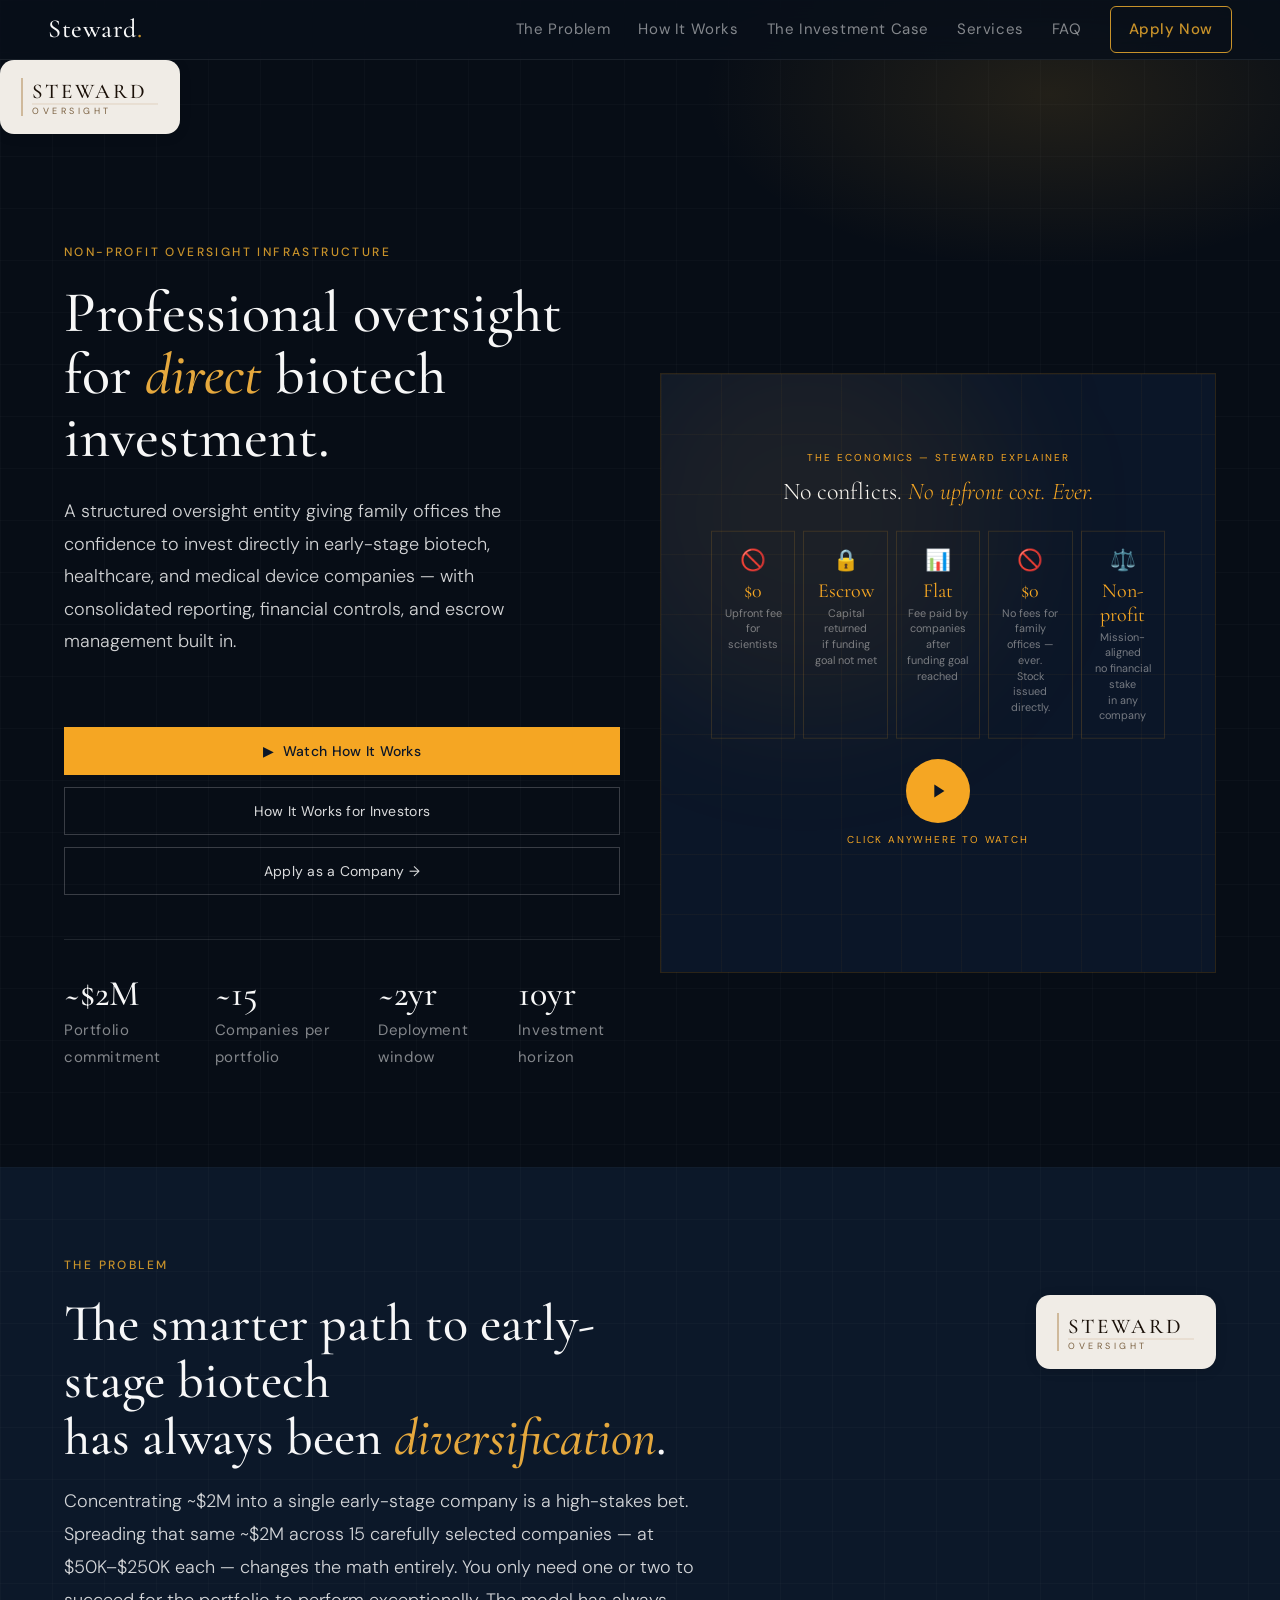
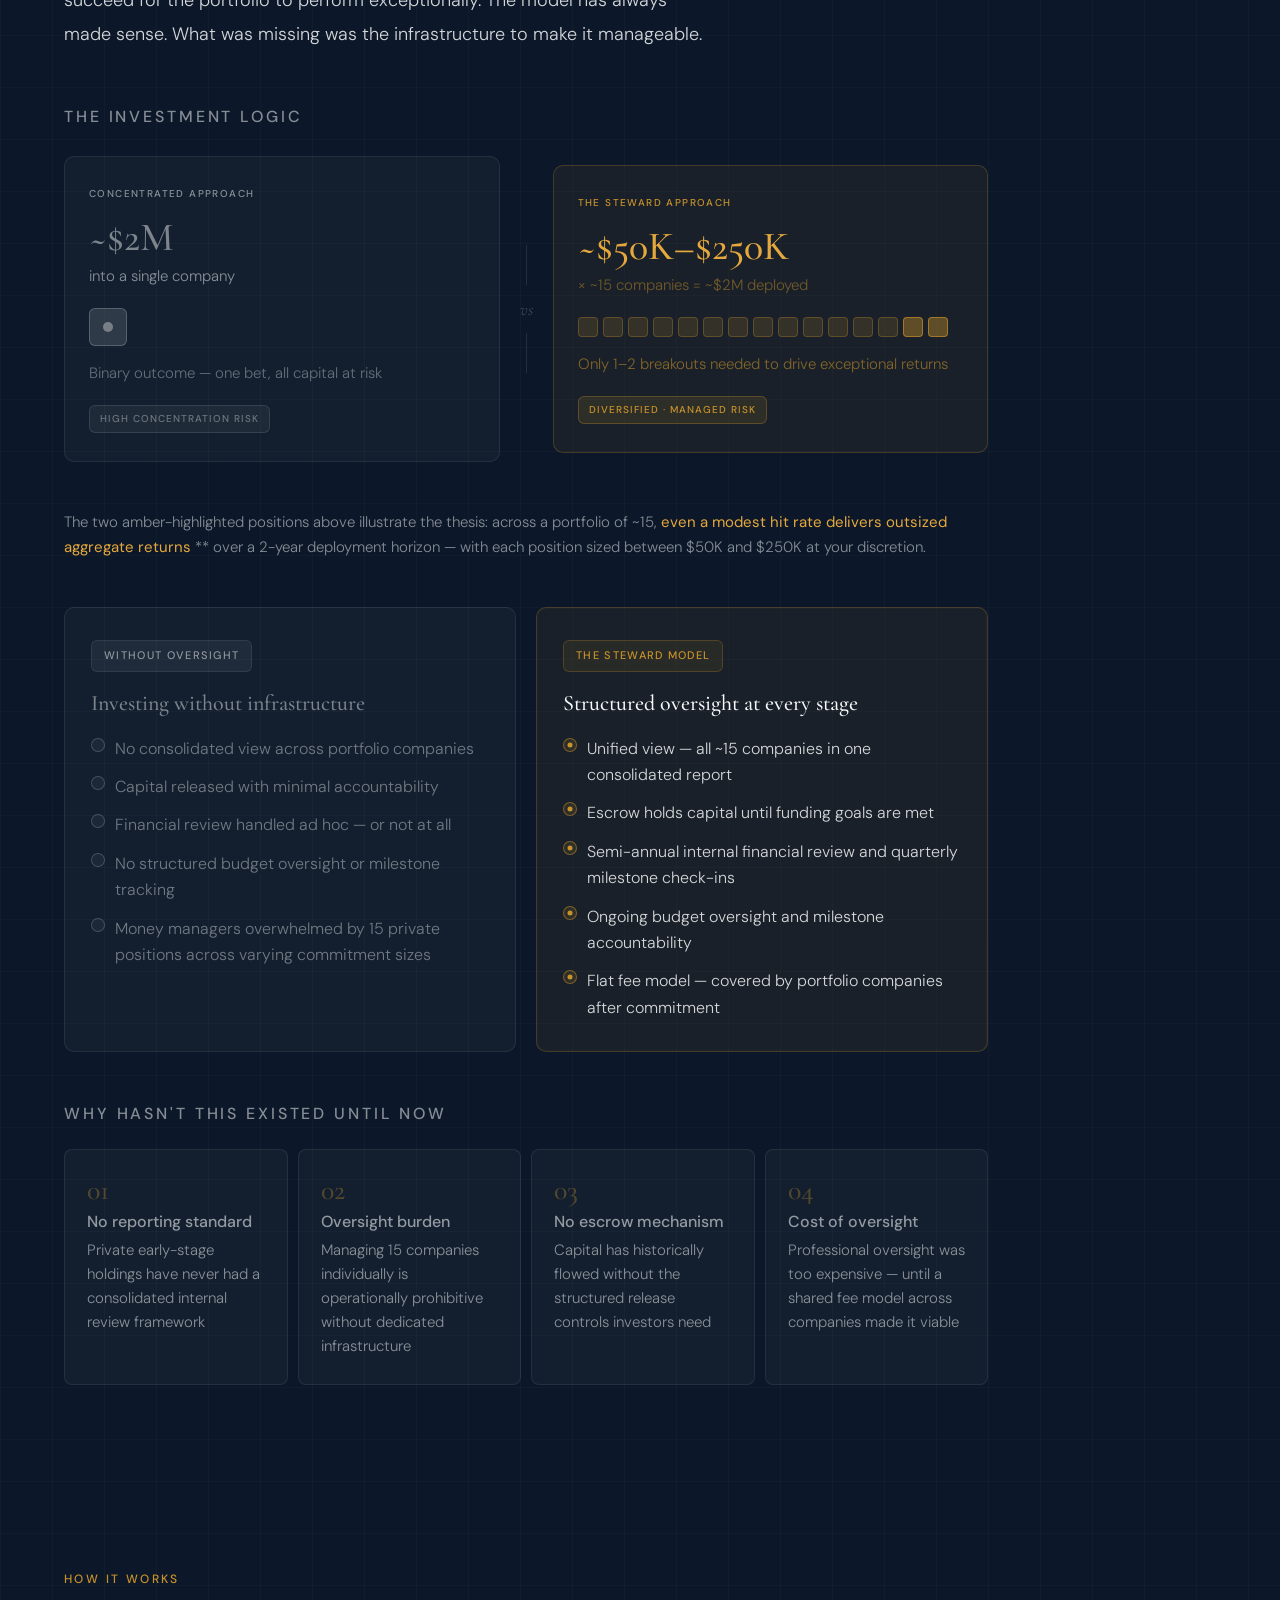
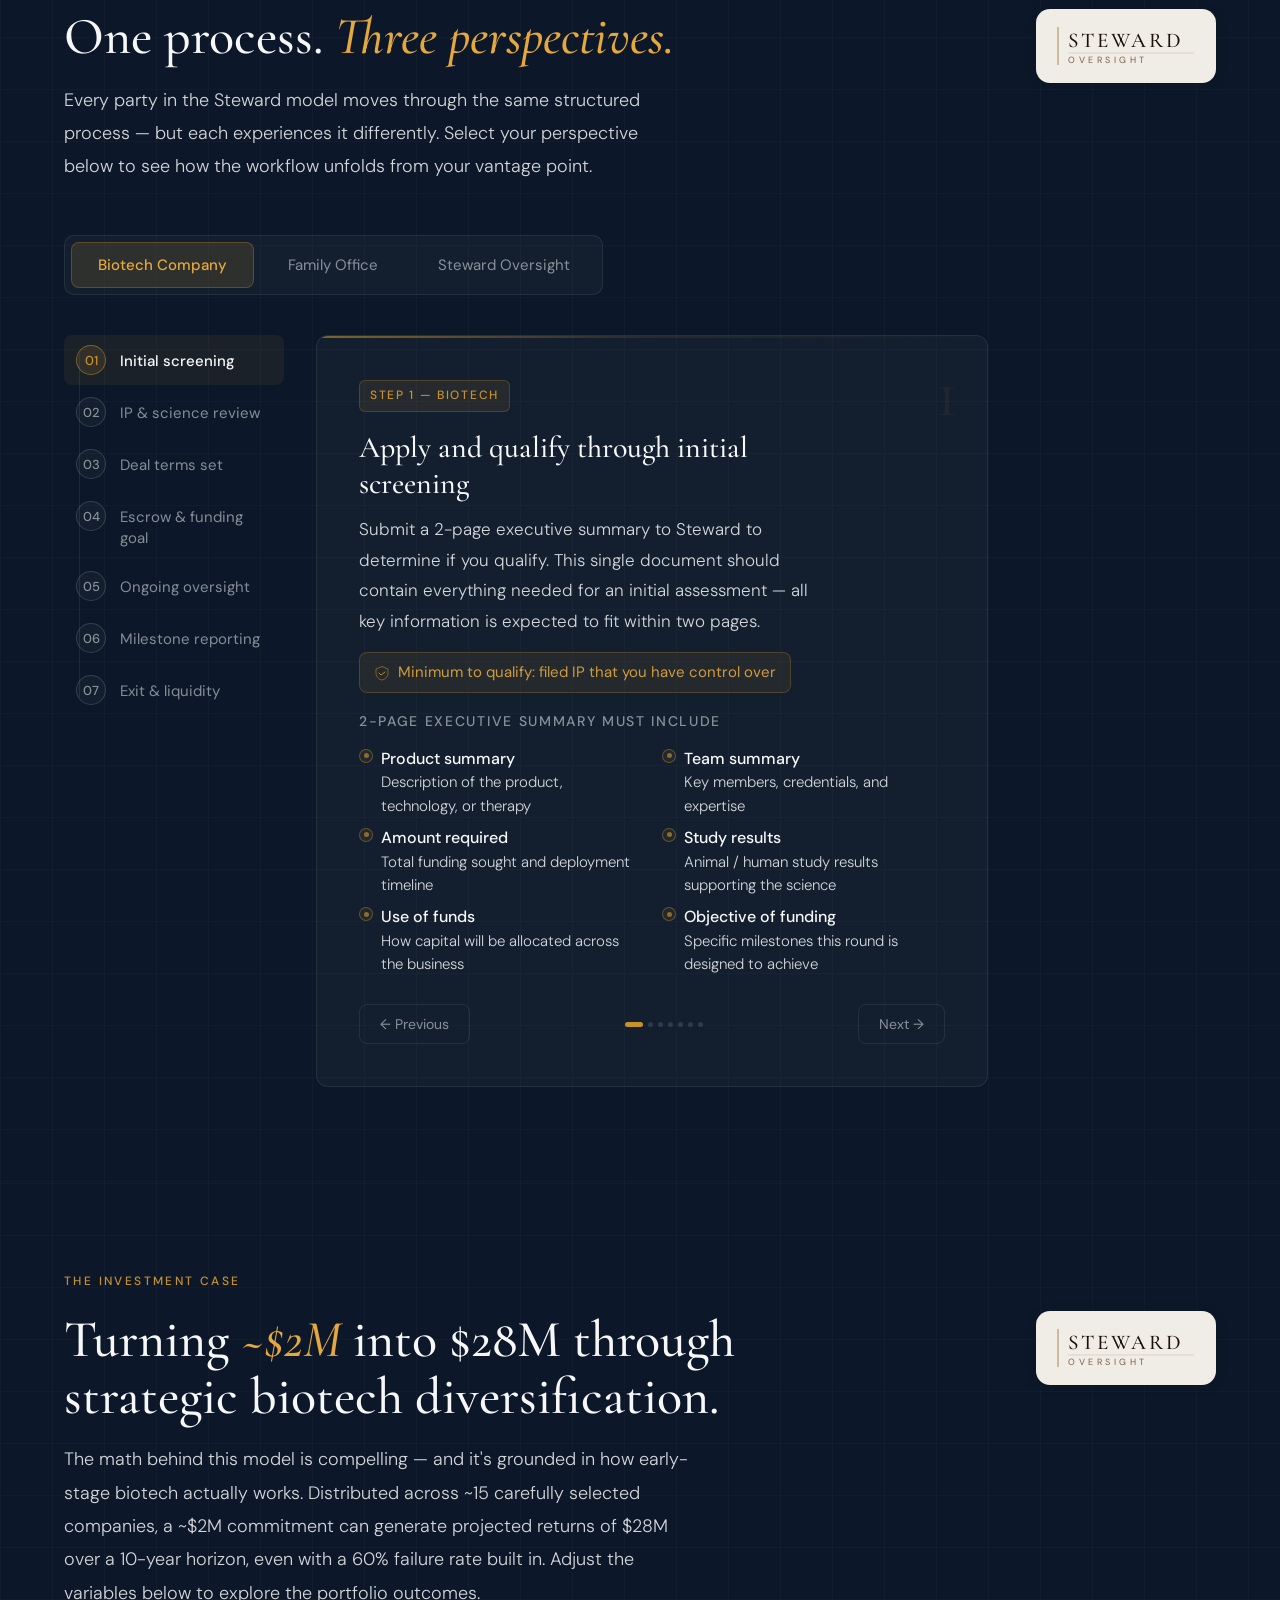
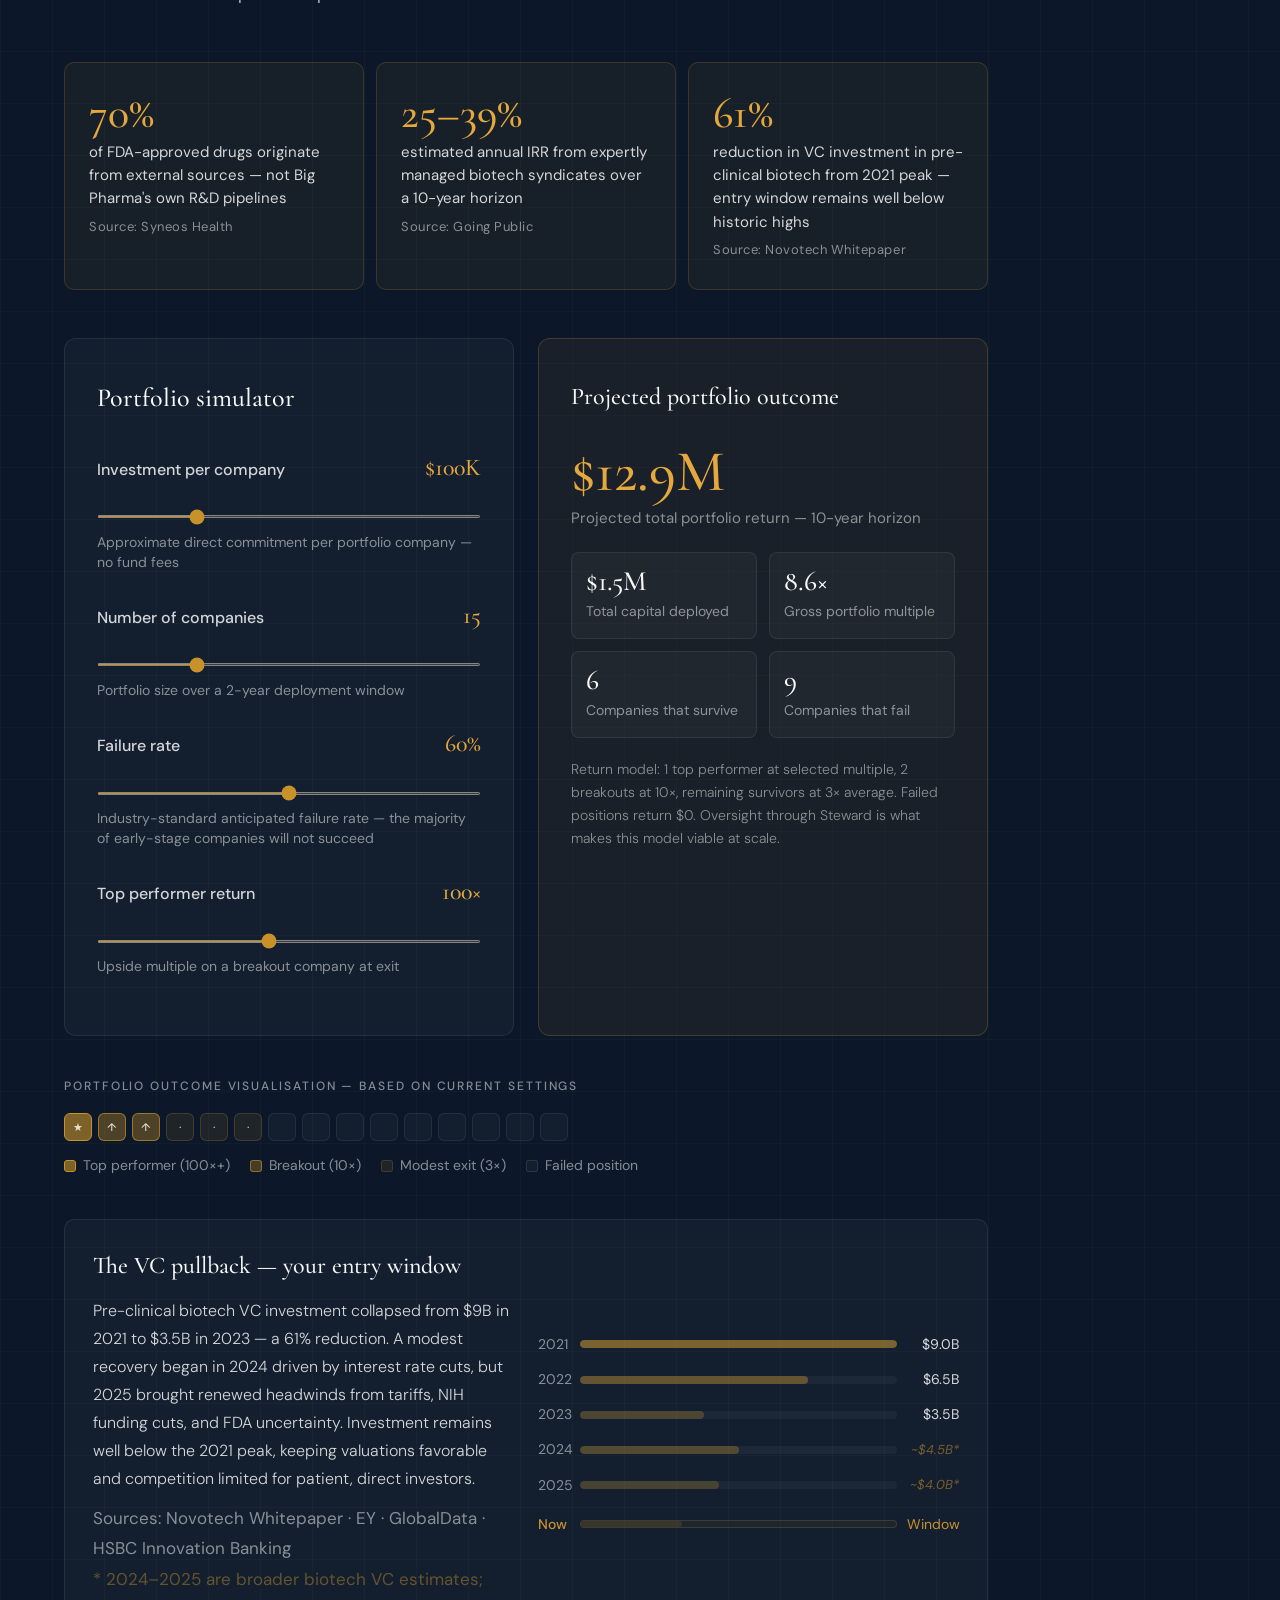
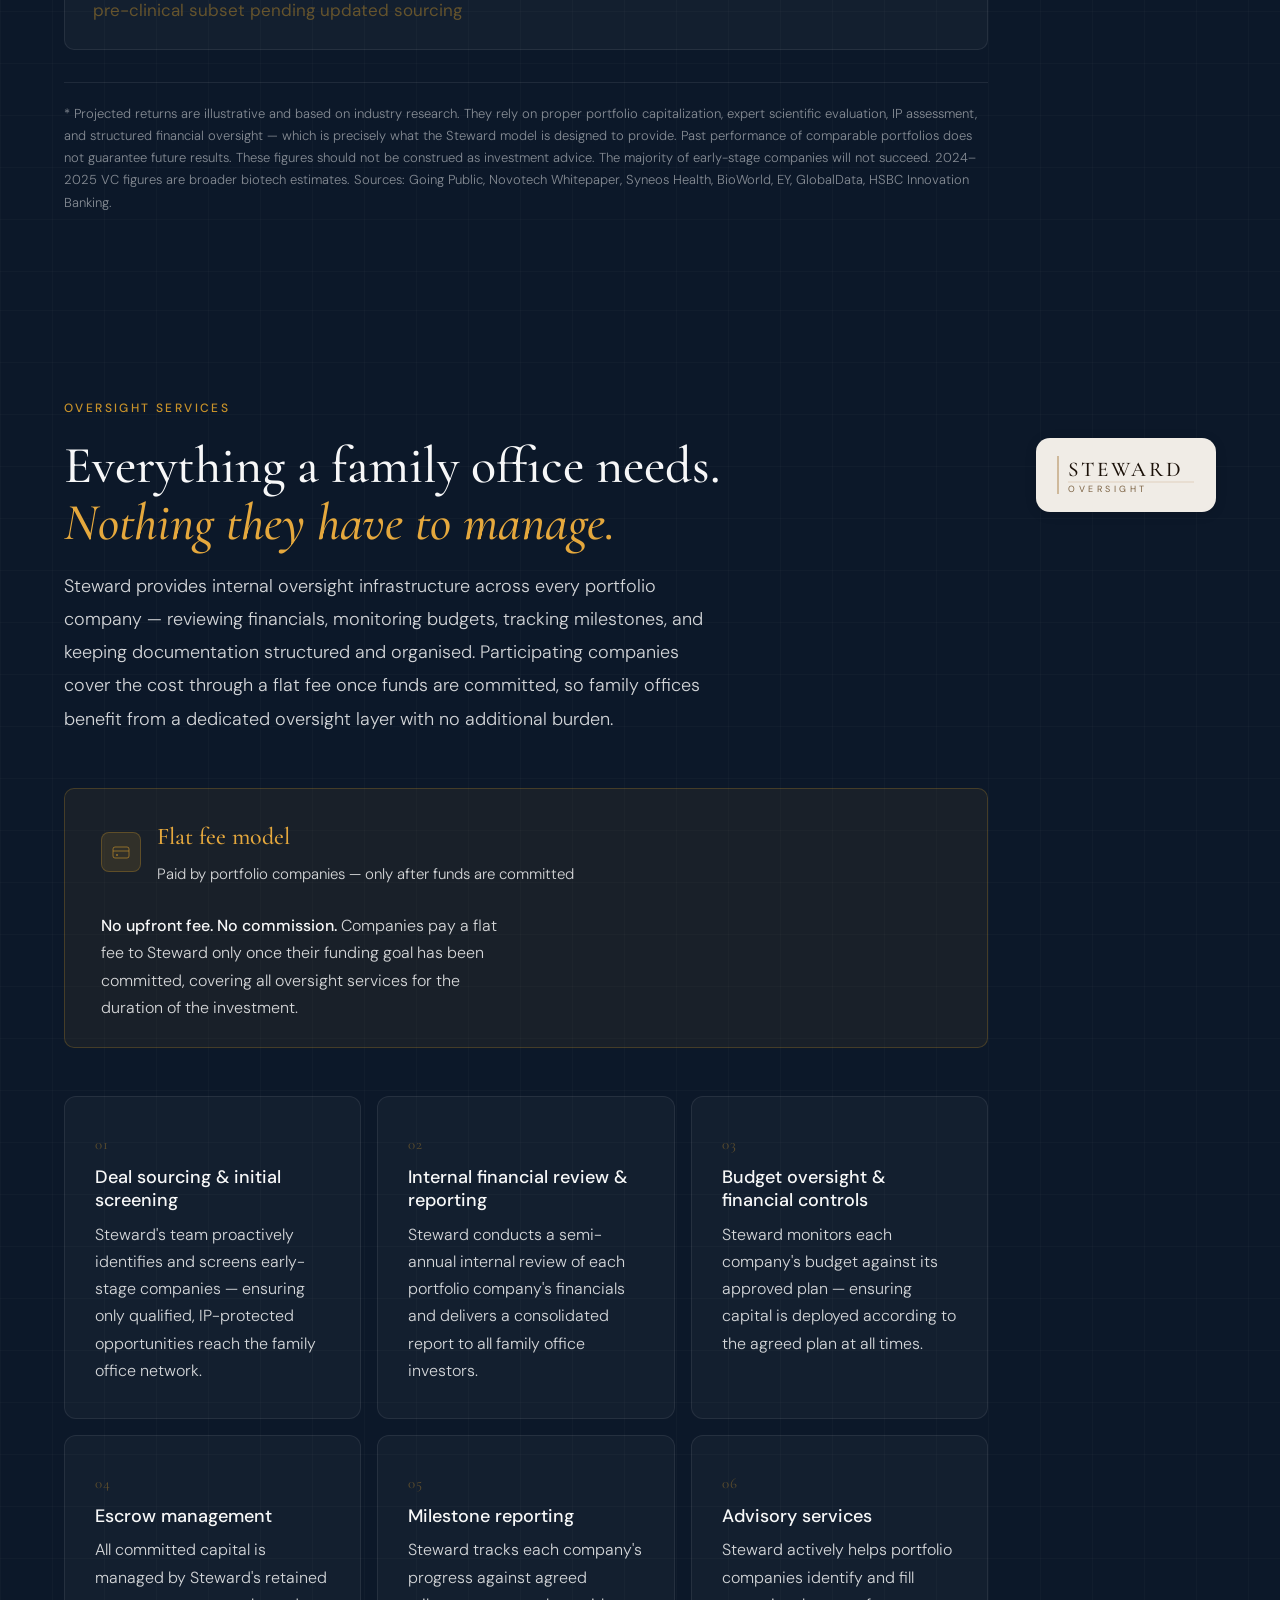
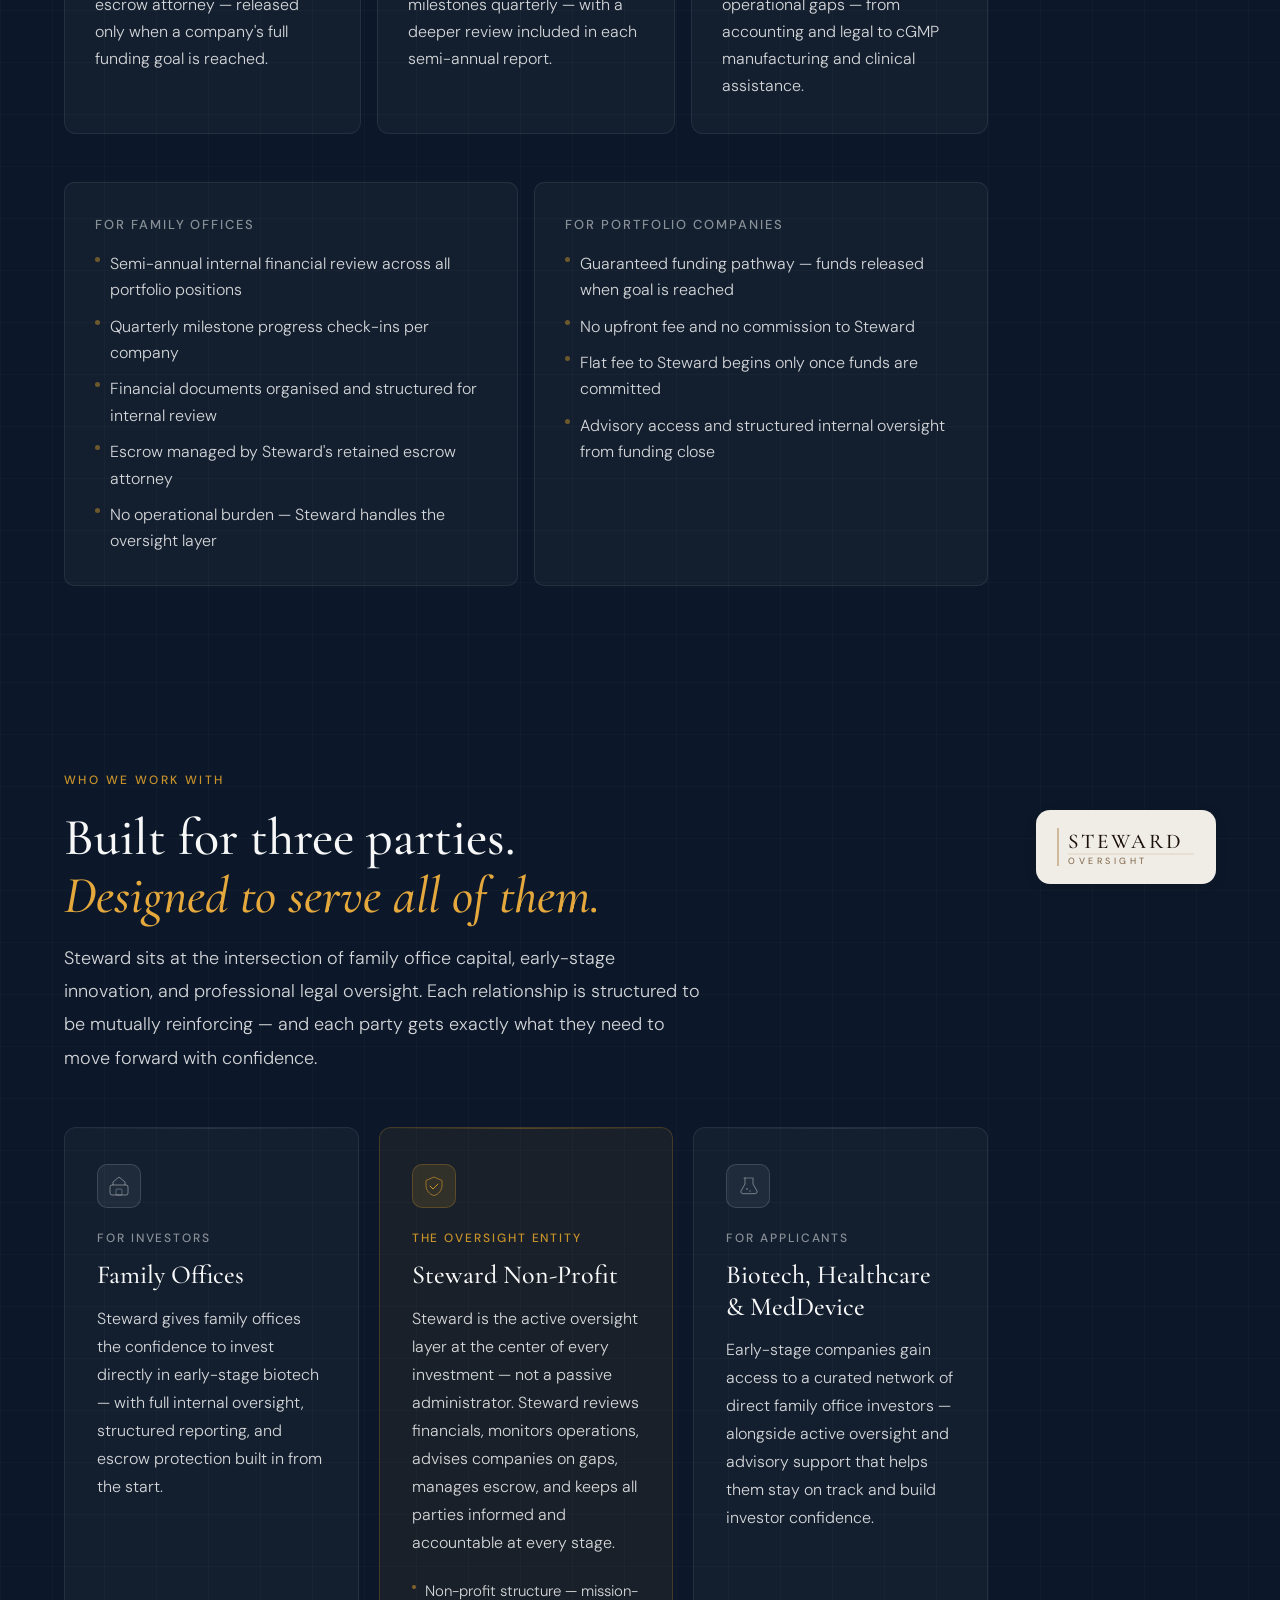
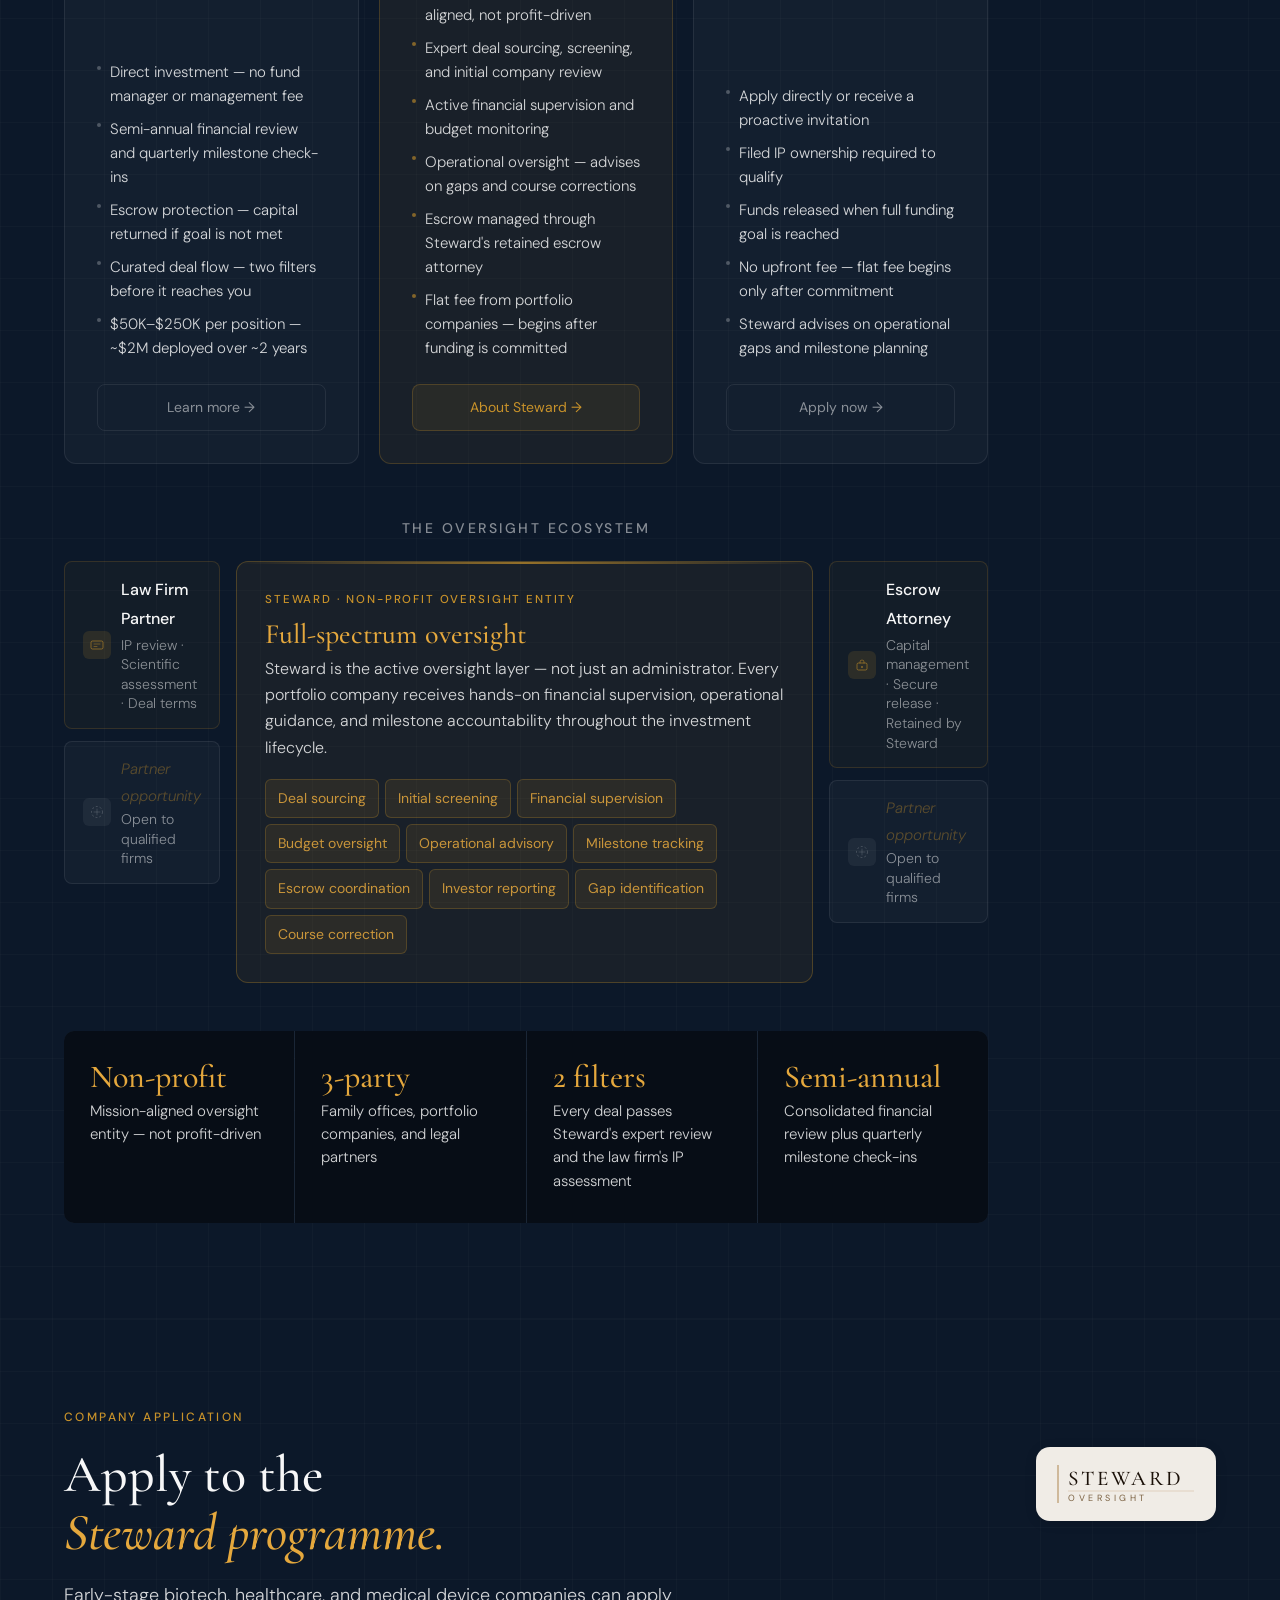
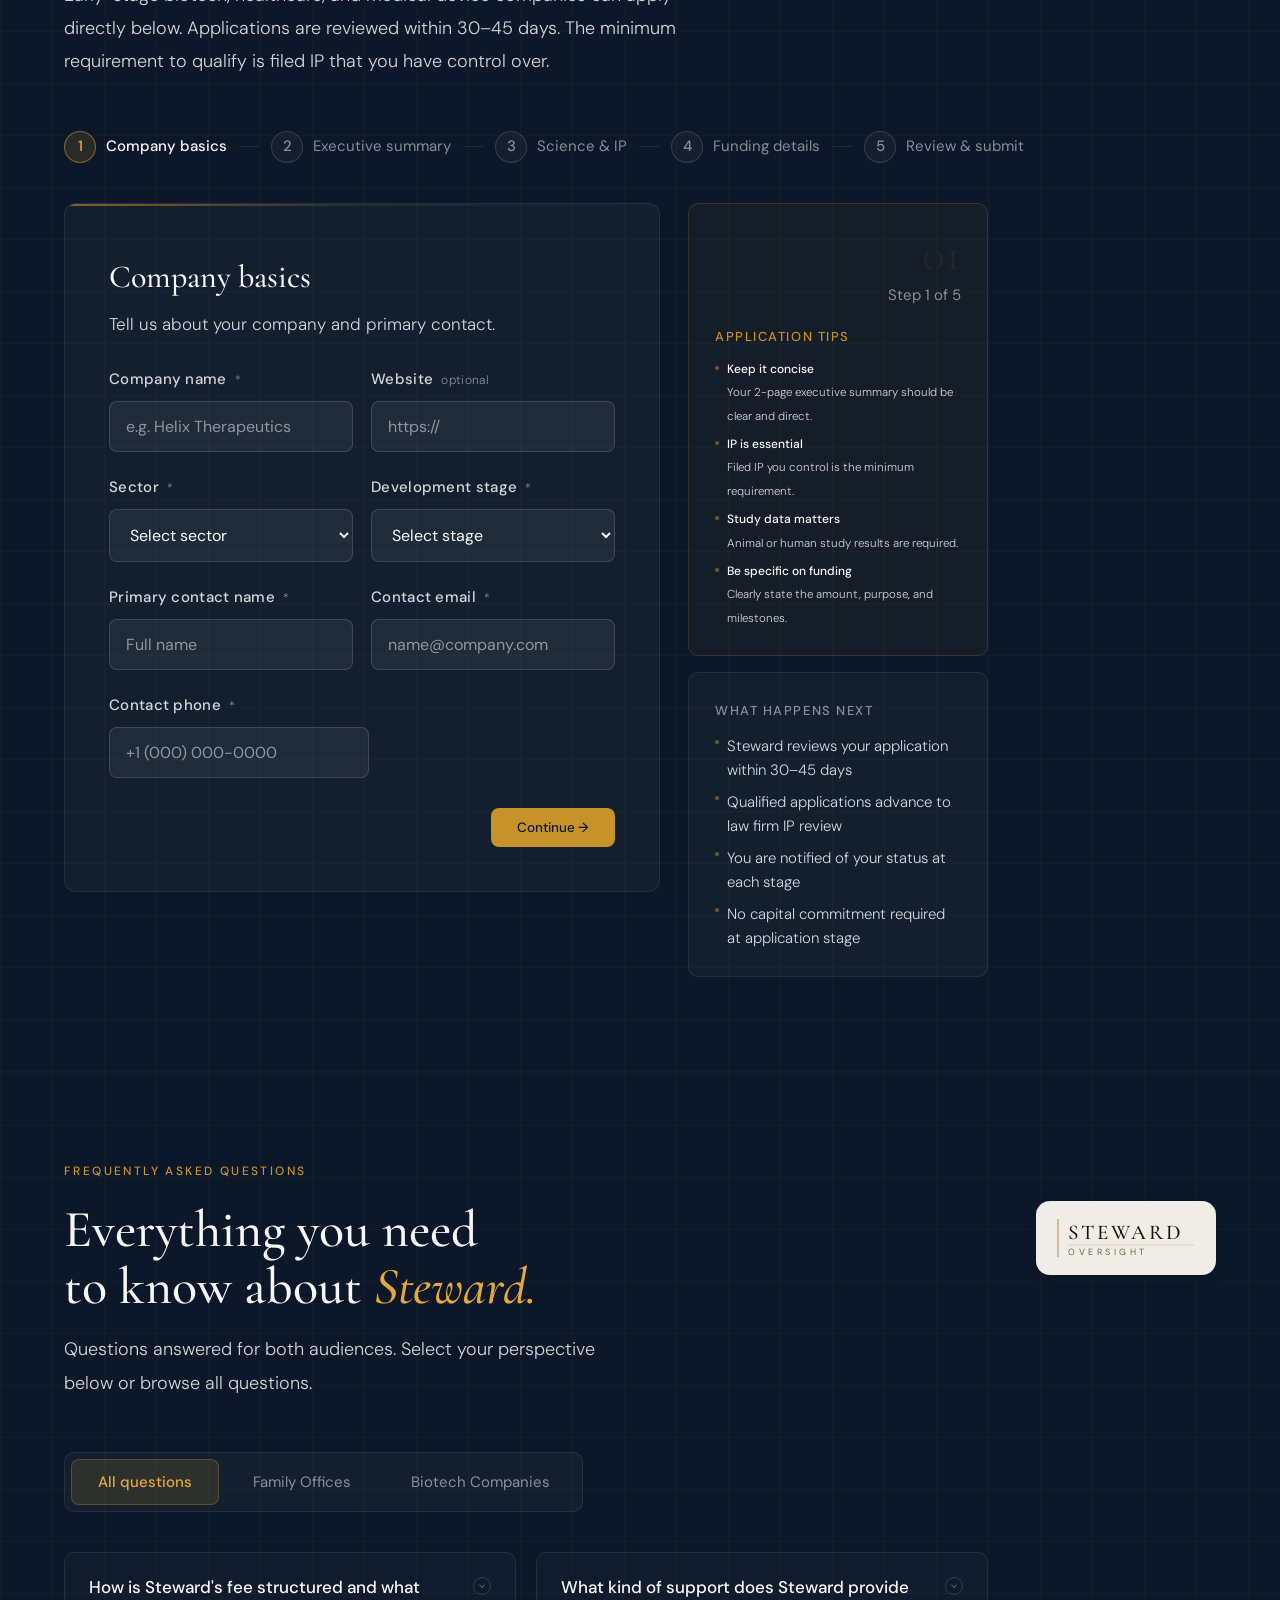
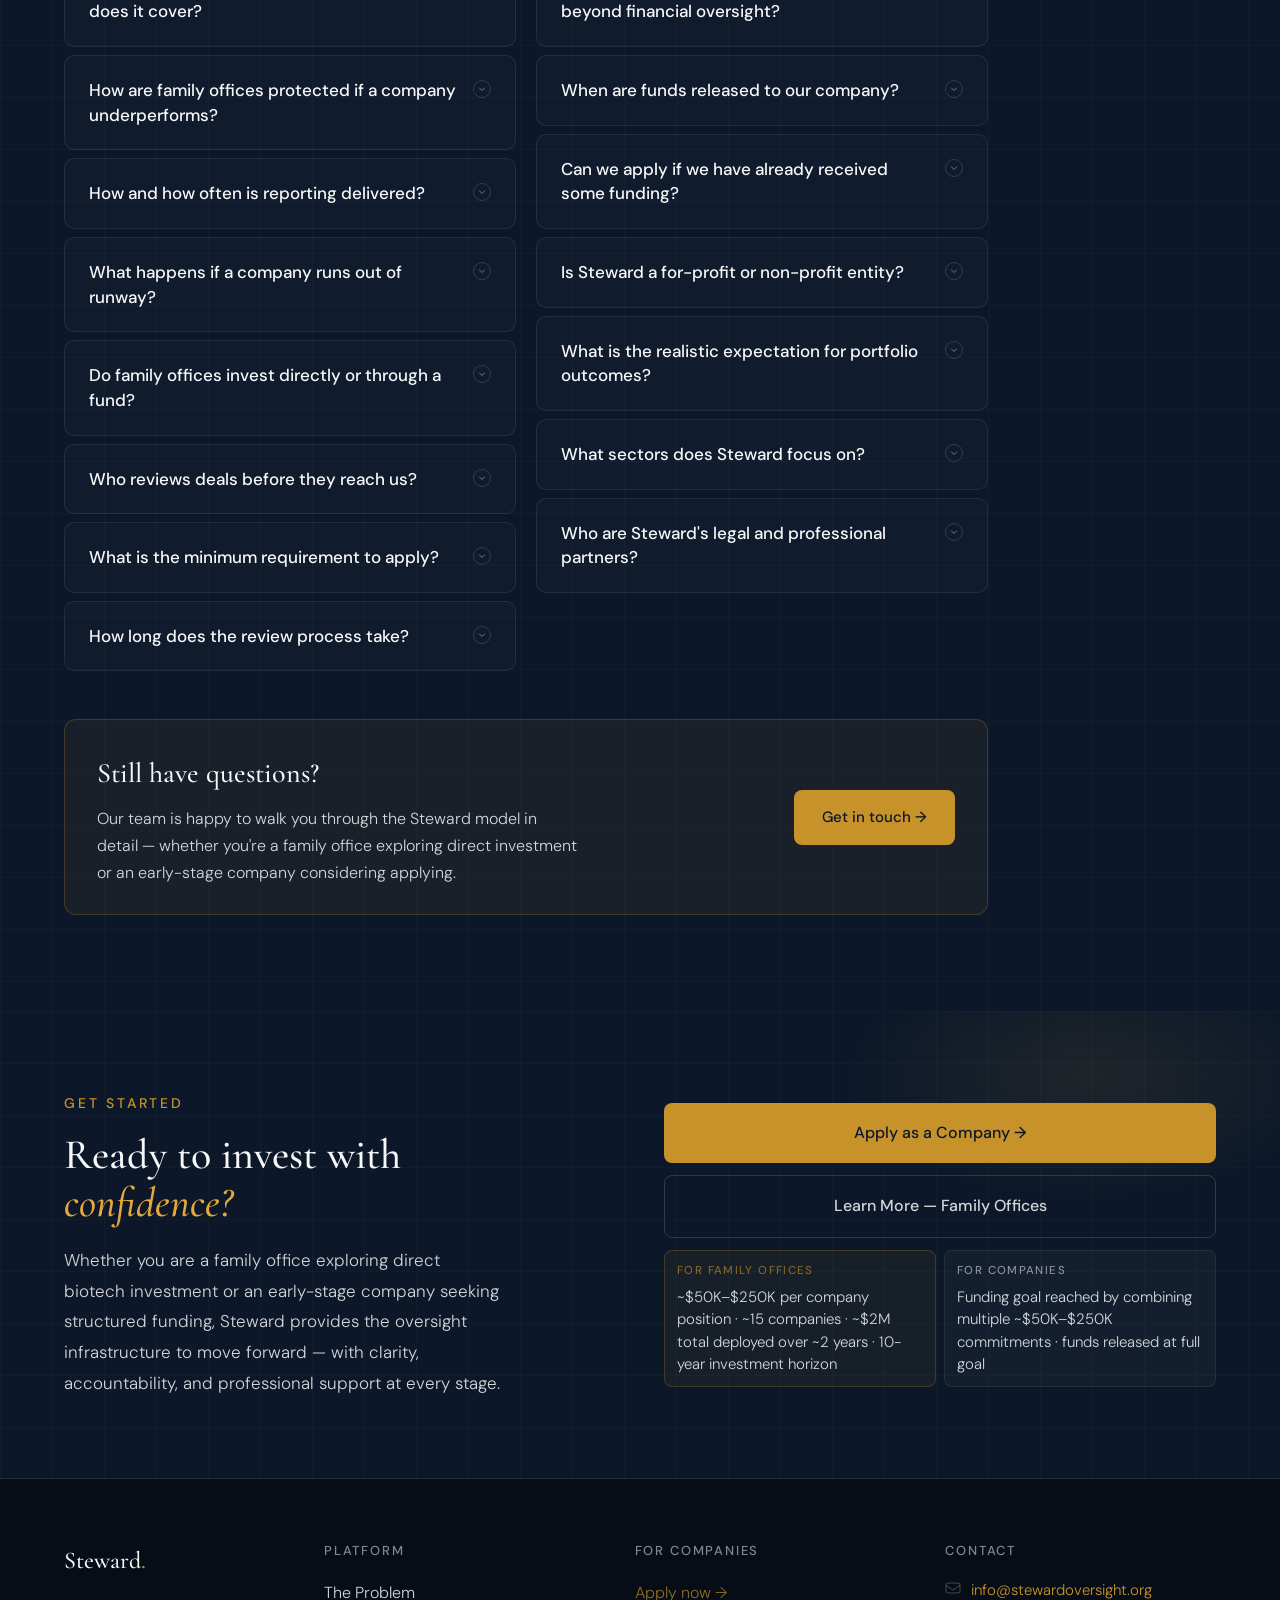
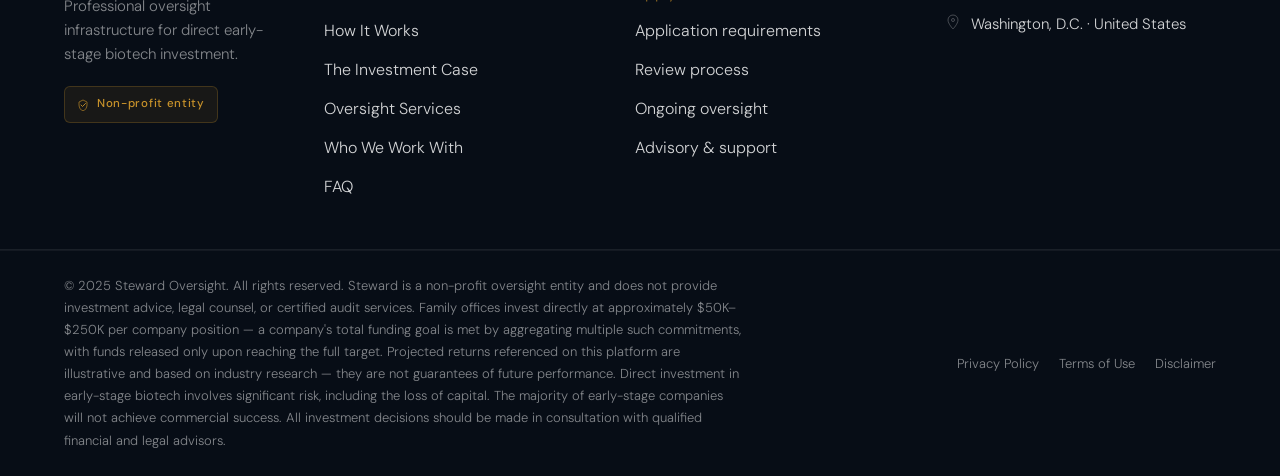
==== index.html @ 6e6f600d "Update logo badge version and refactor layout classes" ====
<!DOCTYPE html>
<html lang="en">
<head>
  <meta charset="UTF-8">
  <meta name="viewport" content="width=device-width, initial-scale=1.0, maximum-scale=1.0">
  <meta name="description" content="Steward — Professional oversight infrastructure for direct early-stage biotech investment. A non-profit entity providing family offices the confidence to invest directly in biotech, healthcare, and medical device companies.">
  <meta property="og:title" content="Steward — Biotech Investment Oversight">
  <meta property="og:description" content="Professional oversight infrastructure for direct early-stage biotech investment.">
  <title>Steward — Professional Oversight for Biotech Investment</title>

  <!-- CSS: Base & Components -->
  <link rel="stylesheet" href="css/base.css">
  <link rel="stylesheet" href="css/components.css">

  <!-- CSS: Modules -->
  <link rel="stylesheet" href="css/modules/nav.css">
  <link rel="stylesheet" href="css/modules/hero.css">
  <link rel="stylesheet" href="css/modules/problem.css">
  <link rel="stylesheet" href="css/modules/workflow.css">
  <link rel="stylesheet" href="css/modules/investment.css">
  <link rel="stylesheet" href="css/modules/sections.css">
  <style>
    /* ── GLOBAL FONT BOOST ── */
    html { font-size: 18px; }
    body { font-size: 17px !important; line-height: 1.8 !important; }

    /* Navigation */
    .nav-logo { font-size: 26px !important; }
    .nav-link  { font-size: 15px !important; }
    .nav-cta   { font-size: 15px !important; padding: 9px 18px !important; }

    /* Section headers */
    .section-label    { font-size: 12px !important; letter-spacing: 0.2em !important; }
    .section-headline { font-size: 52px !important; line-height: 1.1 !important; }
    .section-sub      { font-size: 18px !important; line-height: 1.85 !important; }

    /* Hero */
    .hero-headline      { font-size: 58px !important; }
    .hero-sub           { font-size: 18px !important; }
    .hero-stat-num      { font-size: 36px !important; }
    .hero-stat-label    { font-size: 15px !important; }

    /* Buttons */
    .btn    { font-size: 15px !important; padding: 14px 28px !important; }
    .btn-sm { font-size: 14px !important; padding: 10px 20px !important; }
    .btn-lg { font-size: 16px !important; padding: 16px 36px !important; }

    /* Tabs */
    .tab-btn { font-size: 15px !important; padding: 12px 26px !important; }

    /* Cards — service cards */
    .svc-card   { padding: 34px 30px !important; }
    .svc-num    { font-size: 15px !important; }
    .svc-title  { font-size: 18px !important; line-height: 1.3 !important; }
    .svc-body   { font-size: 16px !important; line-height: 1.7 !important; }

    /* Expand panel */
    .expand-tag   { font-size: 12px !important; }
    .expand-title { font-size: 30px !important; }
    .expand-body  { font-size: 17px !important; line-height: 1.8 !important; }
    .expand-point { font-size: 16px !important; line-height: 1.7 !important; }

    /* Who we work with cards */
    .col-card   { padding: 36px 32px 32px !important; }
    .col-tag    { font-size: 12px !important; }
    .col-title  { font-size: 26px !important; }
    .col-body   { font-size: 16px !important; line-height: 1.75 !important; }
    .col-item   { font-size: 15px !important; line-height: 1.6 !important; }

    /* Partner pills / Steward featured */
    .pill-name        { font-size: 16px !important; }
    .pill-type        { font-size: 14px !important; }
    .sf-title         { font-size: 28px !important; }
    .sf-sub           { font-size: 16px !important; line-height: 1.65 !important; }
    .sf-tag-pill      { font-size: 14px !important; padding: 6px 12px !important; }

    /* Workflow */
    .step-text    { font-size: 15px !important; }
    .step-num     { font-size: 13px !important; }
    .detail-tag   { font-size: 12px !important; }
    .detail-title { font-size: 30px !important; }
    .detail-body  { font-size: 17px !important; line-height: 1.8 !important; }
    .detail-point { font-size: 16px !important; line-height: 1.7 !important; }
    .detail-panel { padding: 42px !important; }

    /* Two-track / req boxes */
    .track-desc      { font-size: 16px !important; line-height: 1.7 !important; }
    .gate-badge-text { font-size: 15px !important; }
    .req-row-text    { font-size: 15px !important; line-height: 1.55 !important; }
    .req-row-text strong { font-size: 16px !important; }
    .trust-badge-text { font-size: 15px !important; line-height: 1.55 !important; }

    /* Investment simulator */
    .ctx-num          { font-size: 44px !important; }
    .ctx-label        { font-size: 15px !important; line-height: 1.55 !important; }
    .ctx-source       { font-size: 13px !important; }
    .ctx-card         { padding: 28px 24px !important; }
    .sim-title        { font-size: 26px !important; }
    .ctrl-name        { font-size: 16px !important; }
    .ctrl-val         { font-size: 24px !important; }
    .ctrl-hint        { font-size: 14px !important; }
    .result-headline  { font-size: 24px !important; }
    .result-big-num   { font-size: 58px !important; }
    .result-big-label { font-size: 15px !important; }
    .result-cell-num  { font-size: 28px !important; }
    .result-cell-label{ font-size: 14px !important; }
    .result-note      { font-size: 14px !important; line-height: 1.65 !important; }
    .sim-controls, .sim-results { padding: 36px 32px !important; }
    .vc-band-title    { font-size: 24px !important; }
    .vc-band-body     { font-size: 16px !important; line-height: 1.75 !important; }
    .vc-bar-year      { font-size: 14px !important; }
    .vc-bar-val       { font-size: 14px !important; }
    .vc-bar-est       { font-size: 13px !important; }
    .dl-item          { font-size: 14px !important; }
    .pv-label         { font-size: 12px !important; }
    .disclaimer       { font-size: 13px !important; line-height: 1.7 !important; }

    /* Problem section */
    .panel-title      { font-size: 22px !important; }
    .panel-item span  { font-size: 16px !important; line-height: 1.65 !important; }
    .why-num          { font-size: 28px !important; }
    .why-title        { font-size: 16px !important; }
    .why-sub          { font-size: 15px !important; line-height: 1.6 !important; }
    .why-card         { padding: 26px 22px !important; }
    .divers-amount    { font-size: 40px !important; }

    /* Application form */
    .step-title  { font-size: 32px !important; }
    .step-desc   { font-size: 17px !important; }
    .field-label { font-size: 15px !important; }
    .field-input { font-size: 16px !important; padding: 14px 16px !important; }
    .form-panel  { padding: 44px !important; }
    .sidebar-card { padding: 26px !important; }
    .sidebar-title { font-size: 13px !important; }
    .sidebar-item  { font-size: 15px !important; line-height: 1.6 !important; }
    .review-label  { font-size: 15px !important; }
    .review-val    { font-size: 15px !important; }
    .prog-name     { font-size: 15px !important; }
    .success-title { font-size: 34px !important; }
    .success-body  { font-size: 17px !important; }
    .ss-text       { font-size: 15px !important; line-height: 1.65 !important; }
    .check-label   { font-size: 15px !important; line-height: 1.5 !important; }

    /* FAQ */
    .faq-q       { padding: 22px 24px !important; }
    .faq-q-text  { font-size: 17px !important; line-height: 1.45 !important; }
    .faq-a-text  { font-size: 16px !important; line-height: 1.8 !important; }
    .faq-a-list li { font-size: 15px !important; line-height: 1.65 !important; }
    .contact-title { font-size: 28px !important; }
    .contact-body  { font-size: 16px !important; line-height: 1.7 !important; }

    /* Services who-cards */
    .who-card  { padding: 30px !important; }
    .who-title { font-size: 13px !important; }
    .who-item  { font-size: 16px !important; line-height: 1.65 !important; }
    .fee-title  { font-size: 24px !important; }
    .fee-sub    { font-size: 15px !important; }
    .fee-detail { font-size: 16px !important; line-height: 1.7 !important; }
    .fee-banner { padding: 26px 36px !important; }

    /* Trust strip */
    .trust-cell  { padding: 30px 26px !important; }
    .trust-num   { font-size: 32px !important; }
    .trust-label { font-size: 15px !important; line-height: 1.55 !important; }

    /* Footer */
    .cta-headline   { font-size: 42px !important; }
    .cta-sub        { font-size: 17px !important; }
    .cta-note-text  { font-size: 15px !important; }
    .cta-band       { padding: 80px 64px !important; }
    .footer-main    { padding: 60px 64px 48px !important; }
    .footer-bottom  { padding: 24px 64px !important; }
    .footer-col-title { font-size: 13px !important; }
    .footer-link    { font-size: 16px !important; }
    .footer-tagline { font-size: 15px !important; }
    .footer-legal   { font-size: 13px !important; line-height: 1.7 !important; }
    .footer-bottom-link { font-size: 13px !important; }
    .contact-text   { font-size: 15px !important; }

    /* ── NUCLEAR MOBILE FIX — overrides everything ── */
    @media screen and (max-width: 767px) {
      * { box-sizing: border-box !important; }
      body { overflow-x: hidden !important; width: 100% !important; }

      /* Kill ALL multi-column layouts */
      .three-col, .services-grid, .context-row, .why-grid,
      .compare-grid, .sim-wrap, .divers-grid, .vc-band,
      .who-row, .result-grid, .partners-row, .faq-wrap,
      .req-two-col, .two-track, .expand-points, .cta-note-wrap,
      .field-row, .trust-strip, .hero-inner, .workflow-wrap,
      .form-wrap, .footer-main, .cta-band, .contact-band {
        display: block !important;
        width: 100% !important;
        min-width: 0 !important;
      }

      /* Every direct child of those containers takes full width */
      .three-col > *, .services-grid > *, .context-row > *,
      .why-grid > *, .compare-grid > *, .sim-wrap > *,
      .divers-grid > *, .vc-band > *, .who-row > *,
      .result-grid > *, .partners-row > *, .faq-wrap > *,
      .req-two-col > *, .two-track > *, .expand-points > *,
      .cta-note-wrap > *, .field-row > *, .trust-strip > *,
      .footer-main > *, .contact-band > * {
        display: block !important;
        width: 100% !important;
        min-width: 0 !important;
        max-width: 100% !important;
        margin-bottom: 14px !important;
        float: none !important;
        flex: none !important;
        grid-column: auto !important;
      }

      /* Sections */
      section { padding: 48px 18px 56px !important; width: 100% !important; }
      #nav { padding: 0 18px !important; }
      .nav-link { display: none !important; }

      /* Hero */
      .hero-right { display: none !important; }
      .hero-inner { padding: 44px 18px 52px !important; }
      .hero-headline { font-size: 32px !important; }
      .hero-ctas { display: flex !important; flex-direction: column !important; }
      .hero-ctas .btn { width: 100% !important; }

      /* Tabs — wrap */
      .tab-row { display: flex !important; flex-wrap: wrap !important; width: 100% !important; }
      .tab-btn { flex: 1 1 30% !important; min-width: 80px !important; font-size: 13px !important; padding: 10px 8px !important; text-align: center !important; }

      /* Progress bar */
      .progress-wrap { overflow-x: auto !important; }
      .prog-name { display: none !important; }

      /* Steward featured */
      .steward-featured { min-width: 0 !important; }

      /* Buttons */
      .btn-full { width: 100% !important; }

      /* vs divider */
      .vs-divider { display: none !important; }

      /* Footer */
      .footer-bottom { flex-direction: column !important; padding: 20px 18px !important; }
      .cta-right { margin-top: 28px !important; }
    }
  </style>
  <link rel="stylesheet" href="css/responsive.css">
</head>
<body>

<!-- ============================================================
     NAVIGATION
     ============================================================ -->
<nav id="nav">
  <a class="nav-logo" href="#hero">Steward<span>.</span></a>
  <div class="nav-links">
    <a class="nav-link" data-section="problem"    href="#problem">The Problem</a>
    <a class="nav-link" data-section="workflow"   href="#workflow">How It Works</a>
    <a class="nav-link" data-section="investment" href="#investment">The Investment Case</a>
    <a class="nav-link" data-section="services"   href="#services">Services</a>
    <a class="nav-link" data-section="faq"        href="#faq">FAQ</a>
    <a class="nav-cta"  href="#application">Apply Now</a>
  </div>
</nav>


<!-- ============================================================
     MODULE 1: HERO
     ============================================================ -->
<section id="hero">
  <div class="grid-texture"></div>
  <div class="hero-amber-glow"></div>

  <div class="hero-inner content">
    <div class="hero-left">
      <span class="section-label">Non-Profit Oversight Infrastructure</span>
      <h1 class="hero-headline">
        Professional oversight<br>for <em>direct</em> biotech<br>investment.
      </h1>
      <p class="hero-sub">
        A structured oversight entity giving family offices the confidence to invest directly in early-stage biotech, healthcare, and medical device companies — with consolidated reporting, financial controls, and escrow management built in.
      </p>

<div class="hero-ctas" style="display:flex; flex-direction:column; gap:12px; margin-top:32px;">
  <a href="explainer.html" style="
    display:flex; align-items:center; justify-content:center;
    background:#F5A623; color:#0B1628;
    font-family:'DM Sans',sans-serif; font-size:14px; font-weight:500;
    padding:0 24px; height:48px; width:100%;
    text-decoration:none; letter-spacing:0.02em;
    border:1.5px solid #F5A623;">
    ▶ &nbsp;Watch How It Works
  </a>
  <a href="#workflow" style="
    display:flex; align-items:center; justify-content:center;
    background:transparent; color:rgba(255,255,255,0.85);
    font-family:'DM Sans',sans-serif; font-size:14px; font-weight:400;
    padding:0 24px; height:48px; width:100%;
    text-decoration:none; letter-spacing:0.02em;
    border:1.5px solid rgba(255,255,255,0.2);">
    How It Works for Investors
  </a>
  <a href="#application" style="
    display:flex; align-items:center; justify-content:center;
    background:transparent; color:rgba(255,255,255,0.85);
    font-family:'DM Sans',sans-serif; font-size:14px; font-weight:400;
    padding:0 24px; height:48px; width:100%;
    text-decoration:none; letter-spacing:0.02em;
    border:1.5px solid rgba(255,255,255,0.2);">
    Apply as a Company →
  </a>
</div>
      
      <div class="hero-stats">
        <div>
          <div class="hero-stat-num">~$2M</div>
          <div class="hero-stat-label">Portfolio commitment</div>
        </div>
        <div>
          <div class="hero-stat-num">~15</div>
          <div class="hero-stat-label">Companies per portfolio</div>
        </div>
           <div>
          <div class="hero-stat-num">~2yr</div>
          <div class="hero-stat-label">Deployment window</div>
        </div>
        <div>
          <div class="hero-stat-num">10yr</div>
          <div class="hero-stat-label">Investment horizon</div>
        </div>
      </div>
    </div>

    <!-- Hero Diagram/Video -->
    <div class="hero-right" id="explainer">
  <iframe
  src="explainer.html"
  width="100%"
  height="600px"
  frameborder="0"
  scrolling="no"
  style="display:block; margin-top: 32px; border: 1px solid rgba(245,166,35,0.15);">
</iframe>
    </div>
  </div>
</section>


<!-- ============================================================
     MODULE 2: THE PROBLEM
     ============================================================ -->
<section id="problem">
  <div class="grid-texture"></div>
  <div class="content">
    <span class="section-label">The Problem</span>
    <h2 class="section-headline" style="max-width:620px;">
      The smarter path to early-stage biotech<br>has always been <em>diversification</em>.
    </h2>
    <p class="section-sub" style="max-width:640px;">
      Concentrating ~$2M into a single early-stage company is a high-stakes bet. Spreading that same ~$2M across 15 carefully selected companies — at $50K–$250K each — changes the math entirely. You only need one or two to succeed for the portfolio to perform exceptionally. The model has always made sense. What was missing was the infrastructure to make it manageable.
    </p>

    <!-- Diversification Visual -->
    <p style="font-size:16px;font-weight:500;letter-spacing:0.18em;text-transform:uppercase;color:var(--text-dim);margin-bottom:24px;">The investment logic</p>
    <div class="divers-grid reveal">
      <div class="divers-panel divers-old">
        <div class="divers-panel-label" style="color:var(--text-dim);">Concentrated approach</div>
        <div class="divers-amount old">~$2M</div>
        <div style="font-size:15px;font-weight:300;color:var(--text-dim);margin-bottom:18px;">into a single company</div>
        <div class="company-dots"><div class="dot-single"><div style="width:10px;height:10px;border-radius:50%;background:rgba(255,255,255,0.35);"></div></div></div>
        <div style="font-size:15px;font-weight:300;color:rgba(255,255,255,0.35);margin-bottom:14px;">Binary outcome — one bet, all capital at risk</div>
        <span class="risk-tag risk-high">High concentration risk</span>
      </div>
      <div class="vs-divider"><div class="vs-line"></div><div class="vs-text">vs</div><div class="vs-line"></div></div>
      <div class="divers-panel divers-new">
        <div class="divers-panel-label" style="color:var(--amber);">The Steward approach</div>
        <div class="divers-amount new">~$50K–$250K</div>
        <div style="font-size:15px;font-weight:300;color:rgba(200,146,42,0.5);margin-bottom:18px;">× ~15 companies = ~$2M deployed</div>
        <div class="company-dots" id="diversDots"></div>
        <div style="font-size:15px;font-weight:300;color:rgba(200,146,42,0.6);margin-bottom:14px;">Only 1–2 breakouts needed to drive exceptional returns</div>
        <span class="risk-tag risk-smart">Diversified · Managed risk</span>
      </div>
    </div>
    <p style="font-size:15px;font-weight:300;color:var(--text-dim);line-height:1.65;margin-top:16px;margin-bottom:48px;">
      The two amber-highlighted positions above illustrate the thesis: across a portfolio of ~15, <strong style="color:var(--amber-light);font-weight:400;"> even a modest hit rate delivers outsized aggregate returns</strong> ** over a 2-year deployment horizon — with each position sized between $50K and $250K at your discretion.
    </p>

    <!-- Compare Panels -->
    <div class="compare-grid reveal">
      <div class="panel-old">
        <div class="badge badge-dim" style="margin-bottom:18px;">Without oversight</div>
        <p class="panel-title old">Investing without infrastructure</p>
        <div class="panel-item"><div class="bullet-old"></div><span style="color:rgba(255,255,255,0.4);font-size:16px;font-weight:300;">No consolidated view across portfolio companies</span></div>
        <div class="panel-item"><div class="bullet-old"></div><span style="color:rgba(255,255,255,0.4);font-size:16px;font-weight:300;">Capital released with minimal accountability</span></div>
        <div class="panel-item"><div class="bullet-old"></div><span style="color:rgba(255,255,255,0.4);font-size:16px;font-weight:300;">Financial review handled ad hoc — or not at all</span></div>
        <div class="panel-item"><div class="bullet-old"></div><span style="color:rgba(255,255,255,0.4);font-size:16px;font-weight:300;">No structured budget oversight or milestone tracking</span></div>
        <div class="panel-item"><div class="bullet-old"></div><span style="color:rgba(255,255,255,0.4);font-size:16px;font-weight:300;">Money managers overwhelmed by 15 private positions across varying commitment sizes</span></div>
      </div>
      <div class="panel-new">
        <div class="badge badge-amber" style="margin-bottom:18px;">The Steward model</div>
        <p class="panel-title new">Structured oversight at every stage</p>
        <div class="panel-item"><div class="bullet-new"></div><span style="color:var(--text-mid);font-size:16px;font-weight:300;">Unified view — all ~15 companies in one consolidated report</span></div>
        <div class="panel-item"><div class="bullet-new"></div><span style="color:var(--text-mid);font-size:16px;font-weight:300;">Escrow holds capital until funding goals are met</span></div>
        <div class="panel-item"><div class="bullet-new"></div><span style="color:var(--text-mid);font-size:16px;font-weight:300;">Semi-annual internal financial review and quarterly milestone check-ins</span></div>
        <div class="panel-item"><div class="bullet-new"></div><span style="color:var(--text-mid);font-size:16px;font-weight:300;">Ongoing budget oversight and milestone accountability</span></div>
        <div class="panel-item"><div class="bullet-new"></div><span style="color:var(--text-mid);font-size:16px;font-weight:300;">Flat fee model — covered by portfolio companies after commitment</span></div>
      </div>
    </div>

    <!-- Why hasn't this existed -->
    <p style="font-size:16px;font-weight:500;letter-spacing:0.18em;text-transform:uppercase;color:var(--text-dim);margin-bottom:20px;">Why hasn't this existed until now</p>
    <div class="why-grid reveal">
      <div class="why-card"><div class="why-num">01</div><div class="why-title">No reporting standard</div><div class="why-sub">Private early-stage holdings have never had a consolidated internal review framework</div></div>
      <div class="why-card"><div class="why-num">02</div><div class="why-title">Oversight burden</div><div class="why-sub">Managing 15 companies individually is operationally prohibitive without dedicated infrastructure</div></div>
      <div class="why-card"><div class="why-num">03</div><div class="why-title">No escrow mechanism</div><div class="why-sub">Capital has historically flowed without the structured release controls investors need</div></div>
      <div class="why-card"><div class="why-num">04</div><div class="why-title">Cost of oversight</div><div class="why-sub">Professional oversight was too expensive — until a shared fee model across companies made it viable</div></div>
    </div>
  </div>
</section>


<!-- ============================================================
     MODULE 3: HOW IT WORKS
     ============================================================ -->
<section id="workflow">
  <div class="grid-texture"></div>
  <div class="content">
    <span class="section-label">How It Works</span>
    <h2 class="section-headline">One process. <em>Three perspectives.</em></h2>
    <p class="section-sub" style="max-width:620px;">Every party in the Steward model moves through the same structured process — but each experiences it differently. Select your perspective below to see how the workflow unfolds from your vantage point.</p>

    <div class="tab-row">
      <button class="tab-btn wf-tab-btn active" data-tab="biotech">Biotech Company</button>
      <button class="tab-btn wf-tab-btn" data-tab="family">Family Office</button>
      <button class="tab-btn wf-tab-btn" data-tab="steward">Steward Oversight</button>
    </div>

    <div class="workflow-wrap">
      <div class="step-list" id="wfStepList"></div>
      <div class="detail-panel">
        <div class="detail-step-bg-num" id="wfDetailNum">1</div>
        <div id="wfDetailContent"></div>
        <div class="step-nav-row">
          <button class="btn btn-ghost btn-sm" id="wfPrev" onclick="wfNavigate(-1)">← Previous</button>
          <div class="step-progress" id="wfProgress"></div>
          <button class="btn btn-ghost btn-sm" id="wfNext" onclick="wfNavigate(1)">Next →</button>
        </div>
      </div>
    </div>
  </div>
</section>


<!-- ============================================================
     MODULE 4: THE INVESTMENT CASE
     ============================================================ -->
<section id="investment">
  <div class="grid-texture"></div>
  <div class="content">
    <span class="section-label">The Investment Case</span>
    <h2 class="section-headline">Turning <em>~$2M</em> into $28M through<br>strategic biotech diversification.</h2>
    <p class="section-sub" style="max-width:640px;">The math behind this model is compelling — and it's grounded in how early-stage biotech actually works. Distributed across ~15 carefully selected companies, a ~$2M commitment can generate projected returns of $28M over a 10-year horizon, even with a 60% failure rate built in. Adjust the variables below to explore the portfolio outcomes.</p>

    <div class="context-row reveal">
      <div class="ctx-card highlight">
        <div class="ctx-num">70%</div>
        <div class="ctx-label">of FDA-approved drugs originate from external sources — not Big Pharma's own R&D pipelines</div>
        <div class="ctx-source">Source: Syneos Health</div>
      </div>
      <div class="ctx-card highlight">
        <div class="ctx-num">25–39%</div>
        <div class="ctx-label">estimated annual IRR from expertly managed biotech syndicates over a 10-year horizon</div>
        <div class="ctx-source">Source: Going Public</div>
      </div>
      <div class="ctx-card highlight">
        <div class="ctx-num">61%</div>
        <div class="ctx-label">reduction in VC investment in pre-clinical biotech from 2021 peak — entry window remains well below historic highs</div>
        <div class="ctx-source">Source: Novotech Whitepaper</div>
      </div>
    </div>

    <div class="sim-wrap reveal">
      <div class="sim-controls">
        <p class="sim-title">Portfolio simulator</p>
        <div class="ctrl-group">
          <div class="ctrl-label-row"><span class="ctrl-name">Investment per company</span><span class="ctrl-val" id="valPerCo">~$50K–$250K</span></div>
          <input type="range" min="50" max="250" step="50" value="100" id="sliderPerCo">
          <div class="ctrl-hint">Approximate direct commitment per portfolio company — no fund fees</div>
        </div>
        <div class="ctrl-group">
          <div class="ctrl-label-row"><span class="ctrl-name">Number of companies</span><span class="ctrl-val" id="valNumCo">15</span></div>
          <input type="range" min="10" max="30" step="5" value="15" id="sliderNumCo">
          <div class="ctrl-hint">Portfolio size over a 2-year deployment window</div>
        </div>
        <div class="ctrl-group">
          <div class="ctrl-label-row"><span class="ctrl-name">Failure rate</span><span class="ctrl-val" id="valFail">60%</span></div>
          <input type="range" min="40" max="80" step="5" value="60" id="sliderFail">
          <div class="ctrl-hint">Industry-standard anticipated failure rate — the majority of early-stage companies will not succeed</div>
        </div>
        <div class="ctrl-group">
          <div class="ctrl-label-row"><span class="ctrl-name">Top performer return</span><span class="ctrl-val" id="valTop">100×</span></div>
          <input type="range" min="20" max="200" step="10" value="100" id="sliderTop">
          <div class="ctrl-hint">Upside multiple on a breakout company at exit</div>
        </div>
      </div>
      <div class="sim-results">
        <p class="result-headline">Projected portfolio outcome</p>
        <div class="result-big">
          <div class="result-big-num" id="rTotal">$28.0M</div>
          <div class="result-big-label">Projected total portfolio return — 10-year horizon</div>
        </div>
        <div class="result-grid">
          <div class="result-cell"><div class="result-cell-num" id="rDeployed">~$2.0M</div><div class="result-cell-label">Total capital deployed</div></div>
          <div class="result-cell"><div class="result-cell-num" id="rMultiple">14×</div><div class="result-cell-label">Gross portfolio multiple</div></div>
          <div class="result-cell"><div class="result-cell-num" id="rSurvivors">8</div><div class="result-cell-label">Companies that survive</div></div>
          <div class="result-cell"><div class="result-cell-num" id="rFailed">12</div><div class="result-cell-label">Companies that fail</div></div>
        </div>
        <p class="result-note">Return model: 1 top performer at selected multiple, 2 breakouts at 10×, remaining survivors at 3× average. Failed positions return $0. Oversight through Steward is what makes this model viable at scale.</p>
      </div>
    </div>

    <div class="portfolio-vis reveal">
      <p class="pv-label">Portfolio outcome visualisation — based on current settings</p>
      <div class="dot-grid" id="dotGrid"></div>
      <div class="dot-legend">
        <div class="dl-item"><div class="dl-swatch" style="background:rgba(200,146,42,0.6);border:0.5px solid var(--amber)"></div>Top performer (100×+)</div>
        <div class="dl-item"><div class="dl-swatch" style="background:rgba(200,146,42,0.3);border:0.5px solid rgba(200,146,42,0.6)"></div>Breakout (10×)</div>
        <div class="dl-item"><div class="dl-swatch" style="background:rgba(200,146,42,0.1);border:0.5px solid rgba(200,146,42,0.22)"></div>Modest exit (3×)</div>
        <div class="dl-item"><div class="dl-swatch" style="background:rgba(255,255,255,0.03);border:0.5px solid rgba(255,255,255,0.1)"></div>Failed position</div>
      </div>
    </div>

    <div class="vc-band reveal">
      <div>
        <p class="vc-band-title">The VC pullback — your entry window</p>
        <p class="vc-band-body">Pre-clinical biotech VC investment collapsed from $9B in 2021 to $3.5B in 2023 — a 61% reduction. A modest recovery began in 2024 driven by interest rate cuts, but 2025 brought renewed headwinds from tariffs, NIH funding cuts, and FDA uncertainty. Investment remains well below the 2021 peak, keeping valuations favorable and competition limited for patient, direct investors.</p>
        <div style="margin-top:10px;font-size:17px;color:var(--text-dim);">Sources: Novotech Whitepaper · EY · GlobalData · HSBC Innovation Banking<br><span style="color:rgba(200,146,42,0.45);">* 2024–2025 are broader biotech VC estimates; pre-clinical subset pending updated sourcing</span></div>
      </div>
      <div class="vc-bars">
        <div class="vc-bar-row"><span class="vc-bar-year">2021</span><div class="vc-bar-track"><div class="vc-bar-fill" style="width:100%;background:rgba(200,146,42,0.55);"></div></div><span class="vc-bar-val">$9.0B</span></div>
        <div class="vc-bar-row"><span class="vc-bar-year">2022</span><div class="vc-bar-track"><div class="vc-bar-fill" style="width:72%;background:rgba(200,146,42,0.42);"></div></div><span class="vc-bar-val">$6.5B</span></div>
        <div class="vc-bar-row"><span class="vc-bar-year">2023</span><div class="vc-bar-track"><div class="vc-bar-fill" style="width:39%;background:rgba(200,146,42,0.28);"></div></div><span class="vc-bar-val">$3.5B</span></div>
        <div class="vc-bar-row"><span class="vc-bar-year" style="color:rgba(255,255,255,0.5);">2024</span><div class="vc-bar-track"><div class="vc-bar-fill" style="width:50%;background:rgba(200,146,42,0.32);"></div></div><span class="vc-bar-est">~$4.5B*</span></div>
        <div class="vc-bar-row"><span class="vc-bar-year" style="color:rgba(255,255,255,0.5);">2025</span><div class="vc-bar-track"><div class="vc-bar-fill" style="width:44%;background:rgba(200,146,42,0.25);"></div></div><span class="vc-bar-est">~$4.0B*</span></div>
        <div class="vc-bar-row" style="margin-top:4px;"><span class="vc-bar-year" style="color:var(--amber);font-weight:500;">Now</span><div class="vc-bar-track" style="background:rgba(200,146,42,0.06);border:0.5px solid rgba(200,146,42,0.2);"><div class="vc-bar-fill" style="width:32%;background:rgba(200,146,42,0.15);"></div></div><span class="vc-bar-val" style="color:var(--amber);">Window</span></div>
      </div>
    </div>

    <p class="disclaimer">* Projected returns are illustrative and based on industry research. They rely on proper portfolio capitalization, expert scientific evaluation, IP assessment, and structured financial oversight — which is precisely what the Steward model is designed to provide. Past performance of comparable portfolios does not guarantee future results. These figures should not be construed as investment advice. The majority of early-stage companies will not succeed. 2024–2025 VC figures are broader biotech estimates. Sources: Going Public, Novotech Whitepaper, Syneos Health, BioWorld, EY, GlobalData, HSBC Innovation Banking.</p>
  </div>
</section>


<!-- ============================================================
     MODULE 5: OVERSIGHT SERVICES
     ============================================================ -->
<section id="services">
  <div class="grid-texture"></div>
  <div class="content">
    <span class="section-label">Oversight Services</span>
    <h2 class="section-headline">Everything a family office needs.<br><em>Nothing they have to manage.</em></h2>
    <p class="section-sub" style="max-width:640px;">Steward provides internal oversight infrastructure across every portfolio company — reviewing financials, monitoring budgets, tracking milestones, and keeping documentation structured and organised. Participating companies cover the cost through a flat fee once funds are committed, so family offices benefit from a dedicated oversight layer with no additional burden.</p>

    <div class="fee-banner reveal">
      <div class="fee-banner-left">
        <div class="fee-icon">
          <svg width="20" height="20" viewBox="0 0 20 20" fill="none"><rect x="2" y="5" width="16" height="11" rx="2" stroke="rgba(200,146,42,0.8)" stroke-width="0.8"/><path d="M2 9h16" stroke="rgba(200,146,42,0.8)" stroke-width="0.8"/><circle cx="6" cy="13" r="1" fill="rgba(200,146,42,0.7)"/></svg>
        </div>
        <div>
          <div class="fee-title">Flat fee model</div>
          <div class="fee-sub">Paid by portfolio companies — only after funds are committed</div>
        </div>
      </div>
      <div class="fee-detail"><strong>No upfront fee. No commission.</strong> Companies pay a flat fee to Steward only once their funding goal has been committed, covering all oversight services for the duration of the investment.</div>
    </div>

    <div class="services-grid" id="servicesGrid"></div>

    <div class="detail-expand" id="detailExpand">
      <span class="expand-tag" id="expandTag"></span>
      <div class="expand-title" id="expandTitle"></div>
      <p class="expand-body" id="expandBody"></p>
      <div class="expand-points" id="expandPoints"></div>
    </div>

    <div class="who-row reveal">
      <div class="who-card">
        <div class="who-title">For family offices</div>
        <div class="who-item"><div class="who-bullet"></div>Semi-annual internal financial review across all portfolio positions</div>
        <div class="who-item"><div class="who-bullet"></div>Quarterly milestone progress check-ins per company</div>
        <div class="who-item"><div class="who-bullet"></div>Financial documents organised and structured for internal review</div>
        <div class="who-item"><div class="who-bullet"></div>Escrow managed by Steward's retained escrow attorney</div>
        <div class="who-item"><div class="who-bullet"></div>No operational burden — Steward handles the oversight layer</div>
      </div>
      <div class="who-card">
        <div class="who-title">For portfolio companies</div>
        <div class="who-item"><div class="who-bullet"></div>Guaranteed funding pathway — funds released when goal is reached</div>
        <div class="who-item"><div class="who-bullet"></div>No upfront fee and no commission to Steward</div>
        <div class="who-item"><div class="who-bullet"></div>Flat fee to Steward begins only once funds are committed</div>
        <div class="who-item"><div class="who-bullet"></div>Advisory access and structured internal oversight from funding close</div>
      </div>
    </div>
  </div>
</section>


<!-- ============================================================
     MODULE 6: WHO WE WORK WITH
     ============================================================ -->
<section id="partners">
  <div class="grid-texture"></div>
  <div class="content">
    <span class="section-label">Who We Work With</span>
    <h2 class="section-headline">Built for three parties.<br><em>Designed to serve all of them.</em></h2>
    <p class="section-sub" style="max-width:640px;">Steward sits at the intersection of family office capital, early-stage innovation, and professional legal oversight. Each relationship is structured to be mutually reinforcing — and each party gets exactly what they need to move forward with confidence.</p>

    <div class="three-col reveal">
      <!-- Family Offices -->
      <div class="col-card c1">
        <div class="col-icon dim">
          <svg width="22" height="22" viewBox="0 0 22 22" fill="none"><rect x="2" y="10" width="18" height="10" rx="2" stroke="rgba(255,255,255,0.5)" stroke-width="0.8"/><path d="M5 10V7l6-5 6 5v3" stroke="rgba(255,255,255,0.5)" stroke-width="0.8" stroke-linejoin="round"/><rect x="8" y="14" width="6" height="6" rx="1" stroke="rgba(255,255,255,0.35)" stroke-width="0.8"/></svg>
        </div>
        <div class="col-tag tag-dim">For investors</div>
        <div class="col-title">Family Offices</div>
        <div class="col-body">Steward gives family offices the confidence to invest directly in early-stage biotech — with full internal oversight, structured reporting, and escrow protection built in from the start.</div>
        <ul class="col-list">
          <li class="col-item"><div class="col-dot dot-dim"></div>Direct investment — no fund manager or management fee</li>
          <li class="col-item"><div class="col-dot dot-dim"></div>Semi-annual financial review and quarterly milestone check-ins</li>
          <li class="col-item"><div class="col-dot dot-dim"></div>Escrow protection — capital returned if goal is not met</li>
          <li class="col-item"><div class="col-dot dot-dim"></div>Curated deal flow — two filters before it reaches you</li>
          <li class="col-item"><div class="col-dot dot-dim"></div>$50K–$250K per position — ~$2M deployed over ~2 years</li>
        </ul>
        <a class="btn btn-ghost btn-sm" href="#workflow">Learn more →</a>
      </div>
      <!-- Steward -->
      <div class="col-card c2 featured">
        <div class="col-icon amber">
          <svg width="22" height="22" viewBox="0 0 22 22" fill="none"><path d="M11 2L3 5.5v5c0 4.7 3.5 9.1 8 10 4.5-.9 8-5.3 8-10v-5L11 2z" stroke="rgba(200,146,42,0.85)" stroke-width="0.8" stroke-linejoin="round"/><path d="M7 11l3 3 5-5" stroke="rgba(200,146,42,1)" stroke-width="1" stroke-linecap="round" stroke-linejoin="round"/></svg>
        </div>
        <div class="col-tag tag-amber">The oversight entity</div>
        <div class="col-title">Steward Non-Profit</div>
        <div class="col-body">Steward is the active oversight layer at the center of every investment — not a passive administrator. Steward reviews financials, monitors operations, advises companies on gaps, manages escrow, and keeps all parties informed and accountable at every stage.</div>
        <ul class="col-list">
          <li class="col-item"><div class="col-dot dot-amber"></div>Non-profit structure — mission-aligned, not profit-driven</li>
          <li class="col-item"><div class="col-dot dot-amber"></div>Expert deal sourcing, screening, and initial company review</li>
          <li class="col-item"><div class="col-dot dot-amber"></div>Active financial supervision and budget monitoring</li>
          <li class="col-item"><div class="col-dot dot-amber"></div>Operational oversight — advises on gaps and course corrections</li>
          <li class="col-item"><div class="col-dot dot-amber"></div>Escrow managed through Steward's retained escrow attorney</li>
          <li class="col-item"><div class="col-dot dot-amber"></div>Flat fee from portfolio companies — begins after funding is committed</li>
        </ul>
        <a class="btn btn-amber-outline btn-sm" href="#services">About Steward →</a>
      </div>
      <!-- Biotech -->
      <div class="col-card c3">
        <div class="col-icon dim">
          <svg width="22" height="22" viewBox="0 0 22 22" fill="none"><path d="M8 3v6L4 16a2 2 0 001.9 2.7h12.2A2 2 0 0020 16l-4-7V3" stroke="rgba(255,255,255,0.5)" stroke-width="0.8" stroke-linecap="round" stroke-linejoin="round"/><path d="M7 3h8" stroke="rgba(255,255,255,0.4)" stroke-width="0.8" stroke-linecap="round"/><circle cx="10" cy="14" r="1" fill="rgba(255,255,255,0.3)"/><circle cx="13" cy="16" r="1" fill="rgba(255,255,255,0.2)"/></svg>
        </div>
        <div class="col-tag tag-dim">For applicants</div>
        <div class="col-title">Biotech, Healthcare &amp; MedDevice</div>
        <div class="col-body">Early-stage companies gain access to a curated network of direct family office investors — alongside active oversight and advisory support that helps them stay on track and build investor confidence.</div>
        <ul class="col-list">
          <li class="col-item"><div class="col-dot dot-dim"></div>Apply directly or receive a proactive invitation</li>
          <li class="col-item"><div class="col-dot dot-dim"></div>Filed IP ownership required to qualify</li>
          <li class="col-item"><div class="col-dot dot-dim"></div>Funds released when full funding goal is reached</li>
          <li class="col-item"><div class="col-dot dot-dim"></div>No upfront fee — flat fee begins only after commitment</li>
          <li class="col-item"><div class="col-dot dot-dim"></div>Steward advises on operational gaps and milestone planning</li>
        </ul>
        <a class="btn btn-ghost btn-sm" href="#application">Apply now →</a>
      </div>
    </div>

    <!-- Partner Row -->
    <div class="partners-section reveal">
      <div class="partners-label">The oversight ecosystem</div>
      <div class="partners-row">
        <div class="partner-side">
          <div class="partner-pill amber-pill">
            <div class="pill-icon amber-bg"><svg width="14" height="14" viewBox="0 0 14 14" fill="none"><rect x="1" y="3" width="12" height="8" rx="1.5" stroke="rgba(200,146,42,0.7)" stroke-width="0.8"/><path d="M4 6h6M4 8.5h3" stroke="rgba(200,146,42,0.6)" stroke-width="0.7" stroke-linecap="round"/></svg></div>
            <div><div class="pill-name">Law Firm Partner</div><div class="pill-type">IP review · Scientific assessment · Deal terms</div></div>
          </div>
          <div class="partner-pill">
            <div class="pill-icon dim-bg"><svg width="14" height="14" viewBox="0 0 14 14" fill="none"><circle cx="7" cy="7" r="5.5" stroke="rgba(255,255,255,0.25)" stroke-width="0.7" stroke-dasharray="2 2"/><path d="M4 7h6M7 4v6" stroke="rgba(255,255,255,0.2)" stroke-width="0.7" stroke-linecap="round"/></svg></div>
            <div><div class="pill-placeholder">Partner opportunity</div><div class="pill-type">Open to qualified firms</div></div>
          </div>
        </div>

        <div class="steward-featured">
          <div class="sf-tag">Steward · Non-profit oversight entity</div>
          <div class="sf-title">Full-spectrum oversight</div>
          <div class="sf-sub">Steward is the active oversight layer — not just an administrator. Every portfolio company receives hands-on financial supervision, operational guidance, and milestone accountability throughout the investment lifecycle.</div>
          <div class="sf-tags">
            <span class="sf-tag-pill">Deal sourcing</span><span class="sf-tag-pill">Initial screening</span><span class="sf-tag-pill">Financial supervision</span><span class="sf-tag-pill">Budget oversight</span><span class="sf-tag-pill">Operational advisory</span><span class="sf-tag-pill">Milestone tracking</span><span class="sf-tag-pill">Escrow coordination</span><span class="sf-tag-pill">Investor reporting</span><span class="sf-tag-pill">Gap identification</span><span class="sf-tag-pill">Course correction</span>
          </div>
        </div>

        <div class="partner-side">
          <div class="partner-pill amber-pill">
            <div class="pill-icon amber-bg"><svg width="14" height="14" viewBox="0 0 14 14" fill="none"><rect x="2" y="5" width="10" height="7" rx="1.5" stroke="rgba(200,146,42,0.7)" stroke-width="0.8"/><path d="M5 5V4a2 2 0 014 0v1" stroke="rgba(200,146,42,0.6)" stroke-width="0.8" stroke-linecap="round"/><circle cx="7" cy="9" r="1" fill="rgba(200,146,42,0.6)"/></svg></div>
            <div><div class="pill-name">Escrow Attorney</div><div class="pill-type">Capital management · Secure release · Retained by Steward</div></div>
          </div>
          <div class="partner-pill">
            <div class="pill-icon dim-bg"><svg width="14" height="14" viewBox="0 0 14 14" fill="none"><circle cx="7" cy="7" r="5.5" stroke="rgba(255,255,255,0.25)" stroke-width="0.7" stroke-dasharray="2 2"/><path d="M4 7h6M7 4v6" stroke="rgba(255,255,255,0.2)" stroke-width="0.7" stroke-linecap="round"/></svg></div>
            <div><div class="pill-placeholder">Partner opportunity</div><div class="pill-type">Open to qualified firms</div></div>
          </div>
        </div>
      </div>
    </div>

    <div class="trust-strip reveal">
      <div class="trust-cell"><div class="trust-num">Non-profit</div><div class="trust-label">Mission-aligned oversight entity — not profit-driven</div></div>
      <div class="trust-cell"><div class="trust-num">3-party</div><div class="trust-label">Family offices, portfolio companies, and legal partners</div></div>
      <div class="trust-cell"><div class="trust-num">2 filters</div><div class="trust-label">Every deal passes Steward's expert review and the law firm's IP assessment</div></div>
      <div class="trust-cell"><div class="trust-num">Semi-annual</div><div class="trust-label">Consolidated financial review plus quarterly milestone check-ins</div></div>
    </div>
  </div>
</section>


<!-- ============================================================
     MODULE 7: COMPANY APPLICATION
     ============================================================ -->
<section id="application">
  <div class="grid-texture"></div>
  <div class="content">
    <span class="section-label">Company Application</span>
    <h2 class="section-headline">Apply to the<br><em>Steward programme.</em></h2>
    <p class="section-sub" style="max-width:640px;">Early-stage biotech, healthcare, and medical device companies can apply directly below. Applications are reviewed within 30–45 days. The minimum requirement to qualify is filed IP that you have control over.</p>

    <div class="progress-wrap" id="appProgress"></div>
    <div class="form-wrap" id="appFormWrap"></div>
  </div>
</section>


<!-- ============================================================
     MODULE 8: FAQ
     ============================================================ -->
<section id="faq">
  <div class="grid-texture"></div>
  <div class="content">
    <span class="section-label">Frequently Asked Questions</span>
    <h2 class="section-headline" style="max-width:560px;">Everything you need<br>to know about <em>Steward.</em></h2>
    <p class="section-sub" style="max-width:580px;">Questions answered for both audiences. Select your perspective below or browse all questions.</p>

    <div class="tab-row">
      <button class="tab-btn faq-tab-btn active" data-tab="all">All questions</button>
      <button class="tab-btn faq-tab-btn" data-tab="family">Family Offices</button>
      <button class="tab-btn faq-tab-btn" data-tab="biotech">Biotech Companies</button>
    </div>

    <div class="faq-wrap" id="faqWrap"></div>

    <div class="contact-band">
      <div>
        <div class="contact-title">Still have questions?</div>
        <div class="contact-body">Our team is happy to walk you through the Steward model in detail — whether you're a family office exploring direct investment or an early-stage company considering applying.</div>
      </div>
      <a class="btn btn-primary" href="mailto:info@stewardoversight.org">Get in touch →</a>
    </div>
  </div>
</section>


<!-- ============================================================
     MODULE 9: FOOTER
     ============================================================ -->
<footer id="footer">

  <div class="cta-band">
    <div class="grid-texture"></div>
    <div class="cta-glow"></div>
    <div class="content" style="grid-column:1">
      <p class="cta-label">Get started</p>
      <h2 class="cta-headline">Ready to invest with<br><em>confidence?</em></h2>
      <p class="cta-sub">Whether you are a family office exploring direct biotech investment or an early-stage company seeking structured funding, Steward provides the oversight infrastructure to move forward — with clarity, accountability, and professional support at every stage.</p>
    </div>
    <div class="cta-right content">
      <a class="btn btn-primary btn-lg btn-full" href="#application">Apply as a Company →</a>
      <a class="btn btn-secondary btn-lg btn-full" href="#workflow">Learn More — Family Offices</a>
      <div class="cta-note-wrap">
        <div class="cta-note-box amber-box">
          <div class="cta-note-label amber">For family offices</div>
          <div class="cta-note-text">~$50K–$250K per company position · ~15 companies · ~$2M total deployed over ~2 years · 10-year investment horizon</div>
        </div>
        <div class="cta-note-box">
          <div class="cta-note-label">For companies</div>
          <div class="cta-note-text">Funding goal reached by combining multiple ~$50K–$250K commitments · funds released at full goal</div>
        </div>
      </div>
    </div>
  </div>

  <div class="footer-main">
    <div>
      <div class="footer-logo">Steward<span>.</span></div>
      <p class="footer-tagline">Professional oversight infrastructure for direct early-stage biotech investment.</p>
      <div class="badge-nonprofit">
        <svg width="12" height="12" viewBox="0 0 12 12" fill="none"><path d="M6 1L2 3v3c0 2.8 1.9 5.4 4 5.9 2.1-.5 4-3.1 4-5.9V3L6 1z" stroke="rgba(200,146,42,0.8)" stroke-width="0.8" stroke-linejoin="round"/><path d="M4 6l1.5 1.5 3-3" stroke="rgba(200,146,42,1)" stroke-width="0.9" stroke-linecap="round" stroke-linejoin="round"/></svg>
        <span>Non-profit entity</span>
      </div>
    </div>
    <div>
      <div class="footer-col-title">Platform</div>
      <div class="footer-links">
        <a class="footer-link" href="#problem">The Problem</a>
        <a class="footer-link" href="#workflow">How It Works</a>
        <a class="footer-link" href="#investment">The Investment Case</a>
        <a class="footer-link" href="#services">Oversight Services</a>
        <a class="footer-link" href="#partners">Who We Work With</a>
        <a class="footer-link" href="#faq">FAQ</a>
      </div>
    </div>
    <div>
      <div class="footer-col-title">For companies</div>
      <div class="footer-links">
        <a class="footer-link amber" href="#application">Apply now →</a>
        <a class="footer-link" href="#workflow">Application requirements</a>
        <a class="footer-link" href="#workflow">Review process</a>
        <a class="footer-link" href="#services">Ongoing oversight</a>
        <a class="footer-link" href="#services">Advisory &amp; support</a>
      </div>
    </div>
    <div>
      <div class="footer-col-title">Contact</div>
      <div class="contact-item">
        <svg class="contact-icon" viewBox="0 0 16 16" fill="none"><rect x="1" y="3" width="14" height="10" rx="2" stroke="rgba(255,255,255,0.7)" stroke-width="0.8"/><path d="M1 5.5l7 4.5 7-4.5" stroke="rgba(255,255,255,0.7)" stroke-width="0.8" stroke-linecap="round"/></svg>
        <div class="contact-text"><a href="mailto:info@stewardoversight.org">info@stewardoversight.org</a></div>
      </div>
      <div class="contact-item">
        <svg class="contact-icon" viewBox="0 0 16 16" fill="none"><path d="M8 1C5.2 1 3 3.2 3 6c0 3.8 5 9 5 9s5-5.2 5-9c0-2.8-2.2-5-5-5z" stroke="rgba(255,255,255,0.7)" stroke-width="0.8"/><circle cx="8" cy="6" r="1.5" stroke="rgba(255,255,255,0.7)" stroke-width="0.8"/></svg>
        <div class="contact-text">Washington, D.C. · United States</div>
      </div>
    </div>
  </div>

  <div class="footer-divider"></div>

  <div class="footer-bottom">
    <div class="footer-legal">
      © 2025 Steward Oversight. All rights reserved. Steward is a non-profit oversight entity and does not provide investment advice, legal counsel, or certified audit services. Family offices invest directly at approximately $50K–$250K per company position — a company's total funding goal is met by aggregating multiple such commitments, with funds released only upon reaching the full target. Projected returns referenced on this platform are illustrative and based on industry research — they are not guarantees of future performance. Direct investment in early-stage biotech involves significant risk, including the loss of capital. The majority of early-stage companies will not achieve commercial success. All investment decisions should be made in consultation with qualified financial and legal advisors.
    </div>
    <div class="footer-bottom-links">
      <span class="footer-bottom-link">Privacy Policy</span>
      <span class="footer-bottom-link">Terms of Use</span>
      <span class="footer-bottom-link">Disclaimer</span>
    </div>
  </div>
</footer>


<!-- ============================================================
     JAVASCRIPT
     ============================================================ -->
<script src="js/modules/workflow.js"></script>
<script src="js/modules/simulator.js"></script>
<script src="js/modules/services.js"></script>
<script src="js/modules/application.js"></script>
<script src="js/modules/faq.js"></script>
<script src="js/main.js"></script>

<script>
  // Render diversification dots
  (function() {
    const container = document.getElementById('diversDots');
    if (!container) return;
    const dots = Array(15).fill(0).map((_, i) => {
      const cls = i >= 13 ? 'success' : '';
      return `<div class="dot-many ${cls}"></div>`;
    });
    container.innerHTML = dots.join('');
  })();
</script>

<!--

<!--
  STEWARD — Logo Badge (v15)
  Delete all previous versions, paste once before </body>
  Hard refresh: Ctrl+Shift+R / Cmd+Shift+R
-->

<style>
  .steward-logo-badge {
    background: #f0ece6;
    border-radius: 14px;
    padding: 14px 20px;
    display: inline-flex;
    align-items: center;
    box-shadow: 0 2px 12px rgba(0,0,0,0.13);
    flex-shrink: 0;
  }

  /* Hero: badge floated above eyebrow */
  .steward-hero-badge-wrap {
    margin-bottom: 20px;
  }

  /* Injected into the content container — spans only the content width */
  .steward-inner-row {
    display: flex;
    align-items: flex-start;
    justify-content: space-between;
    gap: 48px;
    width: 100%;
  }
  .steward-inner-left {
    flex: 1 1 0;
    min-width: 0;
  }
  .steward-inner-right {
    flex: 0 0 auto;
    display: flex;
    align-items: flex-start;
    justify-content: flex-end;
  }

  @media (max-width: 900px) {
    .steward-inner-right     { display: none; }
    .steward-inner-row       { display: block; }
    .steward-hero-badge-wrap { display: none; }
  }
</style>

<script>
(function () {

  var BADGE_SVG =
    '<svg width="140" height="46" viewBox="0 0 140 46" fill="none" xmlns="http://www.w3.org/2000/svg">' +
      '<line x1="2" y1="4" x2="2" y2="42" stroke="#9a6520" stroke-width="1.5" opacity="0.5"/>' +
      '<text x="12" y="24" fill="#1a1008"' +
        ' font-family="\'Cormorant Garamond\', Georgia, serif"' +
        ' font-size="21" font-weight="500" letter-spacing="3">STEWARD</text>' +
      '<line x1="12" y1="30" x2="138" y2="30" stroke="#9a6520" stroke-width="0.6" opacity="0.35"/>' +
      '<text x="12" y="40" fill="#7a6040"' +
        ' font-family="\'DM Sans\', sans-serif"' +
        ' font-size="9" font-weight="400" letter-spacing="3.5">OVERSIGHT</text>' +
    '</svg>';

  function makeBadge() {
    var div = document.createElement('div');
    div.className = 'steward-logo-badge';
    div.setAttribute('aria-hidden', 'true');
    div.innerHTML = BADGE_SVG;
    return div;
  }

  /* Replace any stale badges */
  document.querySelectorAll('.steward-logo-badge').forEach(function(b) {
    b.innerHTML = BADGE_SVG;
  });

  /* Find the real content container — drill past the section itself
     to find the centered/padded inner div that holds all the content */
  function findContentContainer(section) {
    var kids = Array.from(section.children).filter(function(el) {
      return !['SCRIPT','STYLE','NOSCRIPT'].includes(el.tagName);
    });
    /* Single child that is a div = the content wrapper (container/inner) */
    if (kids.length === 1 && kids[0].tagName === 'DIV') {
      return kids[0];
    }
    /* Multiple children — section IS the container */
    return section;
  }

  /* ── HERO: badge above first child of content container ────── */
  function injectHero() {
    var hero = document.getElementById('hero');
    if (!hero || hero.querySelector('.steward-hero-badge-wrap')) return;

    var container = findContentContainer(hero);
    var wrap = document.createElement('div');
    wrap.className = 'steward-hero-badge-wrap';
    wrap.appendChild(makeBadge());
    container.insertBefore(wrap, container.firstChild);
  }

  /* ── OTHER SECTIONS: inject row INSIDE the content container ─ */
  function injectSection(section) {
    if (section.querySelector('.steward-inner-row')) return;

    var container = findContentContainer(section);

    /* Scoop all existing children of the container into a left col */
    var leftCol = document.createElement('div');
    leftCol.className = 'steward-inner-left';
    var children = Array.from(container.children).filter(function(el) {
      return !['SCRIPT','STYLE','NOSCRIPT'].includes(el.tagName);
    });
    children.forEach(function(c) { leftCol.appendChild(c); });

    var rightCol = document.createElement('div');
    rightCol.className = 'steward-inner-right';
    rightCol.appendChild(makeBadge());

    var row = document.createElement('div');
    row.className = 'steward-inner-row';
    row.appendChild(leftCol);
    row.appendChild(rightCol);
    container.appendChild(row);

    /* Align badge vertically with the h1/h2 */
    requestAnimationFrame(function() {
      var heading = leftCol.querySelector('h1, h2, h3');
      if (heading) {
        var offset = heading.getBoundingClientRect().top - row.getBoundingClientRect().top;
        if (offset > 0) rightCol.style.paddingTop = Math.round(offset) + 'px';
      }
    });
  }

  injectHero();

  ['problem','workflow','investment','services','partners','application','faq']
    .forEach(function(id) {
      var el = document.getElementById(id);
      if (el) injectSection(el);
    });

  document.querySelectorAll('section').forEach(function(sec) {
    if (!sec.querySelector('.steward-inner-row') &&
        !sec.querySelector('.steward-hero-badge-wrap')) {
      injectSection(sec);
    }
  });

})();
</script>
<!--
</body>
</html>
---- css/base.css ----
/* ============================================================
   BASE.CSS — Variables, Reset, Typography
   Steward Oversight Platform
   ============================================================ */

@import url('https://fonts.googleapis.com/css2?family=Cormorant+Garamond:ital,wght@0,400;0,500;0,600;1,400;1,500&family=DM+Sans:wght@300;400;500&display=swap');

/* ── CSS VARIABLES ── */
:root {
  /* Colors */
  --navy:          #0C1829;
  --navy-dark:     #070d16;
  --navy-alt:      #101f32;
  --navy-mid:      #0f1e30;
  --amber:         #C8922A;
  --amber-light:   #e5a83d;
  --amber-dim:     rgba(200,146,42,0.4);

  /* Text — boosted contrast */
  --text-bright:   rgba(255,255,255,0.97);
  --text-mid:      rgba(255,255,255,0.82);
  --text-dim:      rgba(255,255,255,0.50);
  --text-xdim:     rgba(255,255,255,0.28);

  /* Borders & surfaces */
  --border-dim:    rgba(255,255,255,0.08);
  --border-mid:    rgba(255,255,255,0.14);
  --border-bright: rgba(255,255,255,0.24);
  --surface-1:     rgba(255,255,255,0.03);
  --surface-2:     rgba(255,255,255,0.055);
  --surface-amber: rgba(200,146,42,0.07);
  --border-amber:  rgba(200,146,42,0.24);

  /* Amber surfaces */
  --amber-surface-sm: rgba(200,146,42,0.09);
  --amber-surface-md: rgba(200,146,42,0.14);
  --amber-surface-lg: rgba(200,146,42,0.20);

  /* Typography */
  --font-serif:    'Cormorant Garamond', Georgia, serif;
  --font-sans:     'DM Sans', system-ui, sans-serif;

  /* Spacing */
  --section-pad:   88px 64px 96px;
  --radius-sm:     6px;
  --radius-md:     8px;
  --radius-lg:     10px;
  --radius-xl:     12px;

  /* Transitions */
  --transition-fast: 0.15s ease;
  --transition-mid:  0.22s ease;
  --transition-slow: 0.35s ease;
}

/* ── RESET ── */
*, *::before, *::after {
  box-sizing: border-box;
  margin: 0;
  padding: 0;
}

html {
  scroll-behavior: smooth;
  -webkit-font-smoothing: antialiased;
  -moz-osx-font-smoothing: grayscale;
}

body {
  font-family: var(--font-sans);
  background: var(--navy-dark);
  color: var(--text-mid);
  font-size: 16px;
  line-height: 1.75;
  overflow-x: hidden;
}

a { text-decoration: none; color: inherit; }
button { font-family: var(--font-sans); cursor: pointer; }
input, textarea, select { font-family: var(--font-sans); }
img { max-width: 100%; display: block; }

/* ── ALTERNATING SECTION BACKGROUNDS ── */
/* Dark sections: #1, #3, #5, #7, #9 = very dark navy */
/* Light sections: #2, #4, #6, #8     = slightly lighter navy */

#hero       { background: #070d16; }
#problem    { background: #0e1c2d; }
#workflow   { background: #070d16; }
#investment { background: #0e1c2d; }
#services   { background: #070d16; }
#partners   { background: #0e1c2d; }
#application{ background: #070d16; }
#faq        { background: #0e1c2d; }
#footer     { background: #040810; }

/* ── TYPOGRAPHY UTILITIES ── */
.font-serif { font-family: var(--font-serif); }
.font-sans  { font-family: var(--font-sans); }
.text-bright { color: var(--text-bright); }
.text-mid    { color: var(--text-mid); }
.text-dim    { color: var(--text-dim); }
.text-amber  { color: var(--amber); }
.text-amber-light { color: var(--amber-light); }

/* ── SECTION LABEL ── */
.section-label {
  font-size: 11px;
  font-weight: 500;
  letter-spacing: 0.22em;
  text-transform: uppercase;
  color: var(--amber);
  margin: 0 0 18px;
  display: block;
}

/* ── SECTION HEADLINE ── */
.section-headline {
  font-family: var(--font-serif);
  font-size: 48px;
  font-weight: 500;
  line-height: 1.12;
  color: var(--text-bright);
  margin: 0 0 18px;
}

.section-headline em {
  font-style: italic;
  color: var(--amber-light);
}

/* ── SECTION SUBHEAD ── */
.section-sub {
  font-size: 17px;
  font-weight: 300;
  line-height: 1.85;
  color: var(--text-mid);
  margin: 0 0 52px;
}

/* ── GRID TEXTURE ── */
.grid-texture {
  position: absolute;
  inset: 0;
  background-image:
    linear-gradient(rgba(255,255,255,0.018) 1px, transparent 1px),
    linear-gradient(90deg, rgba(255,255,255,0.018) 1px, transparent 1px);
  background-size: 52px 52px;
  pointer-events: none;
  z-index: 0;
}

/* ── CONTENT WRAPPER ── */
.content { position: relative; z-index: 2; }

/* ── DIVIDER ── */
.divider { height: 0.5px; background: var(--border-dim); margin: 24px 0; }

/* ── SCROLL REVEAL ── */
.reveal {
  opacity: 0;
  transform: translateY(28px);
  transition: opacity 0.6s ease, transform 0.6s ease;
}
.reveal.visible { opacity: 1; transform: translateY(0); }
.reveal-delay-1 { transition-delay: 0.1s; }
.reveal-delay-2 { transition-delay: 0.2s; }
.reveal-delay-3 { transition-delay: 0.3s; }
.reveal-delay-4 { transition-delay: 0.4s; }

/* ── ANIMATIONS ── */
@keyframes fadeSlide {
  from { opacity: 0; transform: translateY(10px); }
  to   { opacity: 1; transform: translateY(0); }
}
@keyframes pulse-ring {
  0%   { transform: scale(1);   opacity: 0.5; }
  100% { transform: scale(1.6); opacity: 0; }
}
@keyframes orb-breathe {
  0%, 100% { opacity: 0.7; }
  50%       { opacity: 1; }
}
@keyframes dash-flow   { to { stroke-dashoffset: -24; } }
@keyframes dash-flow-r { to { stroke-dashoffset: 24; } }
@keyframes fadeIn {
  from { opacity: 0; transform: translateY(8px); }
  to   { opacity: 1; transform: translateY(0); }
}

.fade-in { animation: fadeSlide 0.3s ease forwards; }
---- css/components.css ----
/* ============================================================
   COMPONENTS.CSS — Buttons, Cards, Forms, Badges, Tabs
   Steward Oversight Platform
   ============================================================ */

/* ── BUTTONS ── */
.btn {
  display: inline-flex;
  align-items: center;
  justify-content: center;
  gap: 7px;
  font-family: var(--font-sans);
  font-size: 14px;
  font-weight: 400;
  padding: 13px 26px;
  border-radius: var(--radius-md);
  cursor: pointer;
  transition: background var(--transition-mid), color var(--transition-mid),
              border-color var(--transition-mid), transform var(--transition-fast);
  border: none;
  white-space: nowrap;
}
.btn:hover  { transform: translateY(-1px); }
.btn:active { transform: translateY(0); }

.btn-primary { background: var(--amber); color: var(--navy); font-weight: 500; }
.btn-primary:hover { background: var(--amber-light); }

.btn-secondary { background: transparent; color: var(--text-mid); border: 0.5px solid var(--border-mid); }
.btn-secondary:hover { border-color: var(--border-bright); color: var(--text-bright); }

.btn-ghost { background: transparent; color: var(--text-dim); border: 0.5px solid var(--border-dim); }
.btn-ghost:hover { background: var(--surface-2); color: var(--text-mid); border-color: var(--border-mid); }

.btn-amber-outline { background: var(--amber-surface-sm); color: var(--amber); border: 0.5px solid var(--border-amber); }
.btn-amber-outline:hover { background: var(--amber-surface-md); }

.btn-sm  { font-size: 13px; padding: 9px 18px; }
.btn-lg  { font-size: 15px; font-weight: 500; padding: 15px 34px; }
.btn-full { width: 100%; }

/* ── CARDS ── */
.card { background: var(--surface-1); border: 0.5px solid var(--border-dim); border-radius: var(--radius-xl); padding: 30px 26px; }
.card-amber { background: var(--surface-amber); border-color: var(--border-amber); }
.card-hover { transition: background var(--transition-mid), border-color var(--transition-mid), transform var(--transition-fast); cursor: pointer; }
.card-hover:hover { background: var(--surface-2); border-color: rgba(200,146,42,0.28); transform: translateY(-2px); }
.card-top-line::before { content: ''; position: absolute; top: 0; left: 0; right: 0; height: 2px; background: linear-gradient(90deg, rgba(200,146,42,0.6), rgba(200,146,42,0.1), transparent); border-radius: var(--radius-xl) var(--radius-xl) 0 0; }

/* ── BADGES ── */
.badge { display: inline-flex; align-items: center; gap: 6px; font-size: 11px; font-weight: 500; letter-spacing: 0.12em; text-transform: uppercase; padding: 5px 12px; border-radius: var(--radius-sm); }
.badge-amber { background: var(--amber-surface-sm); color: var(--amber); border: 0.5px solid var(--border-amber); }
.badge-dim { background: var(--surface-2); color: var(--text-dim); border: 0.5px solid var(--border-dim); }
.badge-nonprofit { background: var(--amber-surface-sm); border: 0.5px solid var(--border-amber); border-radius: var(--radius-sm); padding: 7px 12px; display: inline-flex; align-items: center; gap: 8px; font-size: 11.5px; font-weight: 500; color: var(--amber); letter-spacing: 0.06em; }

/* ── TAB ROW ── */
.tab-row { display: flex; gap: 8px; background: var(--surface-1); border: 0.5px solid var(--border-dim); border-radius: var(--radius-lg); padding: 6px; width: fit-content; margin-bottom: 40px; }
.tab-btn { font-family: var(--font-sans); font-size: 14px; font-weight: 400; color: var(--text-dim); background: transparent; border: none; padding: 11px 24px; border-radius: var(--radius-md); cursor: pointer; transition: background var(--transition-mid), color var(--transition-mid); white-space: nowrap; }
.tab-btn:hover { color: var(--text-mid); }
.tab-btn.active { background: rgba(200,146,42,0.15); color: var(--amber-light); font-weight: 500; border: 0.5px solid rgba(200,146,42,0.3); }

/* ── FORM ELEMENTS ── */
.field-group { margin-bottom: 22px; }
.field-row { display: grid; grid-template-columns: 1fr 1fr; gap: 18px; margin-bottom: 22px; }
.field-label { font-size: 13px; font-weight: 500; color: var(--text-mid); margin-bottom: 8px; display: block; letter-spacing: 0.02em; }
.field-label span { font-weight: 300; color: var(--text-dim); font-size: 12px; margin-left: 4px; }
.field-input { width: 100%; box-sizing: border-box; background: var(--surface-2); border: 0.5px solid var(--border-mid); border-radius: var(--radius-md); padding: 13px 16px; font-family: var(--font-sans); font-size: 15px; color: var(--text-bright); outline: none; transition: border-color var(--transition-mid), background var(--transition-mid); }
.field-input:focus { border-color: rgba(200,146,42,0.5); background: rgba(200,146,42,0.04); }
.field-input::placeholder { color: var(--text-dim); }
textarea.field-input { resize: vertical; min-height: 100px; line-height: 1.65; }
select.field-input { cursor: pointer; }
select.field-input option { background: #1a2a3e; color: #fff; }

/* ── CHECKBOX ── */
.check-group { display: flex; flex-direction: column; gap: 12px; }
.check-item { display: flex; align-items: center; gap: 12px; cursor: pointer; }
.check-box { width: 20px; height: 20px; border-radius: 5px; border: 0.5px solid var(--border-mid); background: var(--surface-1); display: flex; align-items: center; justify-content: center; flex-shrink: 0; transition: all var(--transition-fast); }
.check-box.checked { background: var(--amber-surface-md); border-color: rgba(200,146,42,0.5); }
.check-label { font-size: 14px; font-weight: 300; color: var(--text-mid); line-height: 1.5; }

/* ── ATTACH BUTTON ── */
.attach-row { display: flex; align-items: center; gap: 12px; margin-top: 8px; flex-wrap: wrap; }
.attach-btn { display: inline-flex; align-items: center; gap: 8px; background: var(--surface-2); border: 0.5px dashed rgba(255,255,255,0.2); border-radius: var(--radius-md); padding: 10px 16px; font-size: 13px; font-weight: 400; color: var(--text-mid); cursor: pointer; transition: background var(--transition-mid), border-color var(--transition-mid), color var(--transition-mid); }
.attach-btn:hover { background: var(--amber-surface-sm); border-color: rgba(200,146,42,0.38); color: var(--amber-light); }
.attach-btn.attached { border-color: rgba(200,146,42,0.5); background: var(--amber-surface-sm); color: var(--amber-light); border-style: solid; }
.attach-note { font-size: 12px; color: var(--text-dim); }

/* ── STAT CELLS ── */
.stat-cell { display: flex; flex-direction: column; gap: 6px; }
.stat-num { font-family: var(--font-serif); font-size: 34px; font-weight: 500; color: var(--amber-light); line-height: 1; }
.stat-label { font-size: 13px; font-weight: 300; color: var(--text-mid); line-height: 1.5; }

/* ── TRUST STRIP ── */
.trust-strip { display: grid; grid-template-columns: repeat(4,1fr); gap: 1px; background: rgba(255,255,255,0.06); border-radius: var(--radius-lg); overflow: hidden; }
.trust-cell { background: #070d16; padding: 26px 22px; display: flex; flex-direction: column; gap: 7px; }
.trust-num { font-family: var(--font-serif); font-size: 30px; font-weight: 500; color: var(--amber-light); line-height: 1; }
.trust-label { font-size: 13px; font-weight: 300; color: var(--text-mid); line-height: 1.5; }

/* ── DOT BULLET LIST ── */
.dot-list { display: flex; flex-direction: column; gap: 12px; list-style: none; }
.dot-list li { display: flex; align-items: flex-start; gap: 10px; font-size: 14px; font-weight: 300; color: var(--text-mid); line-height: 1.6; }
.dot-list li::before { content: ''; width: 5px; height: 5px; border-radius: 50%; background: rgba(200,146,42,0.55); flex-shrink: 0; margin-top: 7px; }

/* ── TRUST BADGE ── */
.trust-badge { display: inline-flex; align-items: center; gap: 9px; background: var(--amber-surface-sm); border: 0.5px solid var(--border-amber); border-radius: var(--radius-md); padding: 12px 16px; margin: 16px 0 20px; }
.trust-badge-text { font-size: 13px; font-weight: 400; color: rgba(229,168,61,0.9); line-height: 1.5; }

/* ── FORM NAV ── */
.form-nav { display: flex; justify-content: space-between; align-items: center; margin-top: 30px; }
.btn-form-back { font-size: 13.5px; color: var(--text-dim); background: transparent; border: 0.5px solid var(--border-dim); padding: 11px 22px; border-radius: var(--radius-md); cursor: pointer; transition: all var(--transition-mid); }
.btn-form-back:hover { color: var(--text-mid); border-color: var(--border-mid); }
.btn-form-next { font-size: 13.5px; font-weight: 500; color: var(--navy); background: var(--amber); border: none; padding: 11px 26px; border-radius: var(--radius-md); cursor: pointer; transition: background var(--transition-mid); }
.btn-form-next:hover { background: var(--amber-light); }
---- css/modules/nav.css ----
/* ============================================================
   nav.css — Fixed Navigation Bar
   ============================================================ */

#nav {
  position: fixed;
  top: 0; left: 0; right: 0;
  z-index: 1000;
  background: rgba(8,15,26,0.88);
  backdrop-filter: blur(12px);
  -webkit-backdrop-filter: blur(12px);
  border-bottom: 0.5px solid var(--border-dim);
  height: 60px;
  display: flex;
  align-items: center;
  padding: 0 48px;
  justify-content: space-between;
  transition: background var(--transition-mid);
}

#nav.scrolled {
  background: rgba(8,15,26,0.97);
  border-bottom-color: rgba(255,255,255,0.1);
}

.nav-logo {
  font-family: var(--font-serif);
  font-size: 22px;
  font-weight: 500;
  color: var(--text-bright);
  letter-spacing: 0.02em;
  cursor: pointer;
  text-decoration: none;
}

.nav-logo span { color: var(--amber); }

.nav-links {
  display: flex;
  gap: 28px;
  align-items: center;
}

.nav-link {
  font-size: 12px;
  color: var(--text-dim);
  cursor: pointer;
  letter-spacing: 0.04em;
  transition: color var(--transition-mid);
  text-decoration: none;
}

.nav-link:hover { color: var(--text-bright); }

.nav-link.active { color: var(--text-mid); }

.nav-cta {
  font-size: 12px;
  font-weight: 500;
  color: var(--amber);
  border: 0.5px solid var(--amber);
  padding: 7px 16px;
  border-radius: var(--radius-sm);
  cursor: pointer;
  letter-spacing: 0.04em;
  transition: background var(--transition-mid);
  text-decoration: none;
}

.nav-cta:hover {
  background: rgba(200,146,42,0.1);
  color: var(--amber-light);
}

/* Page offset for fixed nav */
section {
  scroll-margin-top: 60px;
}
---- css/modules/hero.css ----
/* ============================================================
   hero.css — Module 1: Hero Section
   ============================================================ */

#hero {
  position: relative;
  overflow: hidden;
  padding-top: 60px;
}

.hero-amber-glow {
  position: absolute;
  width: 700px; height: 350px;
  border-radius: 50%;
  background: radial-gradient(ellipse, rgba(200,146,42,0.14) 0%, transparent 70%);
  top: -80px; right: -120px;
  pointer-events: none;
}

.hero-inner {
  display: grid;
  grid-template-columns: 1fr 1fr;
  min-height: 580px;
  padding: var(--section-pad);
  gap: 40px;
  align-items: center;
}

.hero-left {
  display: flex;
  flex-direction: column;
  justify-content: center;
}

.hero-headline {
  font-family: var(--font-serif);
  font-size: 54px;
  font-weight: 500;
  line-height: 1.08;
  color: var(--text-bright);
  margin: 0 0 26px;
}

.hero-headline em {
  font-style: italic;
  color: var(--amber-light);
}

.hero-sub {
  font-size: 17px;
  font-weight: 300;
  line-height: 1.8;
  color: var(--text-mid);
  margin: 0 0 38px;
  max-width: 440px;
}

.hero-ctas {
  display: flex;
  gap: 14px;
  flex-wrap: wrap;
  margin-bottom: 44px;
}

.hero-stats {
  display: flex;
  gap: 36px;
  padding-top: 36px;
  border-top: 0.5px solid rgba(255,255,255,0.1);
}

.hero-stat-num {
  font-family: var(--font-serif);
  font-size: 32px;
  font-weight: 500;
  color: var(--text-bright);
  line-height: 1;
}

.hero-stat-label {
  font-size: 13px;
  color: var(--text-dim);
  margin-top: 5px;
  letter-spacing: 0.04em;
}

.hero-right {
  display: flex;
  align-items: center;
  justify-content: center;
  padding: 20px 0;
}

/* Make the SVG diagram much larger */
.hero-right svg {
  max-width: 420px !important;
  width: 100% !important;
}

/* SVG diagram animations */
.flow-line   { stroke-dasharray: 6 4; animation: dash-flow   2s linear infinite; }
.flow-line-r { stroke-dasharray: 6 4; animation: dash-flow-r 2s linear infinite; }
.center-orb  { animation: orb-breathe 3s ease-in-out infinite; }
.pulse-ring  { animation: pulse-ring 2.4s ease-out infinite; fill: none; }
---- css/modules/problem.css ----
/* ============================================================
   problem.css — Module 2: The Problem
   ============================================================ */

#problem {
  background: var(--navy);
  padding: var(--section-pad);
  position: relative;
  overflow: hidden;
}

/* Diversification visual */
.divers-grid {
  display: grid;
  grid-template-columns: 1fr auto 1fr;
  gap: 0;
  align-items: center;
  margin-bottom: 48px;
}

.divers-panel {
  border-radius: var(--radius-lg);
  padding: 28px 24px;
}

.divers-old {
  background: var(--surface-1);
  border: 0.5px solid var(--border-dim);
}

.divers-new {
  background: var(--surface-amber);
  border: 0.5px solid var(--border-amber);
}

.divers-panel-label {
  font-size: 10px;
  letter-spacing: 0.14em;
  text-transform: uppercase;
  font-weight: 500;
  margin-bottom: 14px;
}

.divers-amount {
  font-family: var(--font-serif);
  font-size: 34px;
  font-weight: 500;
  line-height: 1;
  margin-bottom: 6px;
}

.divers-amount.old { color: rgba(255,255,255,0.45); }
.divers-amount.new { color: var(--amber-light); }

.company-dots {
  display: flex;
  flex-wrap: wrap;
  gap: 5px;
  margin-bottom: 14px;
}

.dot-single {
  width: 38px; height: 38px;
  border-radius: 6px;
  background: rgba(255,255,255,0.12);
  border: 0.5px solid rgba(255,255,255,0.2);
  display: flex; align-items: center; justify-content: center;
}

.dot-many {
  width: 20px; height: 20px;
  border-radius: 4px;
  background: rgba(200,146,42,0.15);
  border: 0.5px solid rgba(200,146,42,0.3);
  transition: background var(--transition-mid);
}

.dot-many:hover { background: rgba(200,146,42,0.28); }
.dot-many.success { background: rgba(200,146,42,0.4); border-color: rgba(200,146,42,0.65); }

.risk-tag {
  display: inline-block;
  font-size: 10px;
  font-weight: 500;
  letter-spacing: 0.1em;
  text-transform: uppercase;
  padding: 4px 10px;
  border-radius: var(--radius-sm);
}

.risk-high { background: rgba(255,255,255,0.05); color: rgba(255,255,255,0.35); border: 0.5px solid rgba(255,255,255,0.1); }
.risk-smart { background: rgba(200,146,42,0.12); color: var(--amber); border: 0.5px solid rgba(200,146,42,0.3); }

.vs-divider {
  display: flex; flex-direction: column; align-items: center;
  gap: 8px; padding: 0 20px;
}
.vs-line { width: 0.5px; height: 40px; background: rgba(255,255,255,0.1); }
.vs-text { font-family: var(--font-serif); font-size: 18px; font-style: italic; color: rgba(255,255,255,0.2); }

/* Compare panels */
.compare-grid {
  display: grid;
  grid-template-columns: 1fr 1fr;
  gap: 20px;
  margin-bottom: 48px;
}

.panel-old {
  background: var(--surface-1);
  border: 0.5px solid var(--border-dim);
  border-radius: var(--radius-lg);
  padding: 30px 26px;
}

.panel-new {
  background: var(--surface-amber);
  border: 0.5px solid var(--border-amber);
  border-radius: var(--radius-lg);
  padding: 30px 26px;
  box-shadow: inset 0 0 0 0.5px rgba(200,146,42,0.08);
}

.panel-title {
  font-family: var(--font-serif);
  font-size: 21px;
  font-weight: 500;
  line-height: 1.25;
  margin: 0 0 18px;
}

.panel-title.old { color: rgba(255,255,255,0.45); }
.panel-title.new { color: var(--text-bright); }

.panel-item {
  display: flex;
  align-items: flex-start;
  gap: 10px;
  font-size: 13px;
  font-weight: 300;
  line-height: 1.55;
  margin-bottom: 12px;
}

.panel-item:last-child { margin-bottom: 0; }

.bullet-old { width:14px;height:14px;flex-shrink:0;margin-top:2px;border-radius:50%;border:0.5px solid rgba(255,255,255,0.18);background:rgba(255,255,255,0.04); }
.bullet-new { width:14px;height:14px;flex-shrink:0;margin-top:2px;border-radius:50%;border:0.5px solid rgba(200,146,42,0.5);background:rgba(200,146,42,0.12);position:relative; }
.bullet-new::after { content:'';position:absolute;top:50%;left:50%;transform:translate(-50%,-50%);width:5px;height:5px;border-radius:50%;background:var(--amber); }

/* Why cards */
.why-grid {
  display: grid;
  grid-template-columns: repeat(4,1fr);
  gap: 10px;
}

.why-card {
  background: var(--surface-1);
  border: 0.5px solid var(--border-dim);
  border-radius: var(--radius-md);
  padding: 18px 14px;
  cursor: pointer;
  transition: background var(--transition-mid), border-color var(--transition-mid);
}

.why-card:hover {
  background: var(--surface-2);
  border-color: rgba(200,146,42,0.22);
}

.why-num { font-family: var(--font-serif); font-size: 28px; font-weight: 500; color: rgba(200,146,42,0.35); line-height: 1; margin-bottom: 8px; }
.why-title { font-size: 11.5px; font-weight: 500; color: rgba(255,255,255,0.55); margin-bottom: 5px; line-height: 1.3; }
.why-sub { font-size: 10.5px; font-weight: 300; color: var(--text-dim); line-height: 1.5; }
---- css/modules/workflow.css ----
/* ============================================================
   workflow.css — Module 3: How It Works
   ============================================================ */

#workflow {
  background: var(--navy);
  padding: var(--section-pad);
  position: relative;
  overflow: hidden;
}

.workflow-wrap {
  display: grid;
  grid-template-columns: 220px 1fr;
  gap: 32px;
  align-items: start;
}

/* Step list */
.step-list {
  display: flex;
  flex-direction: column;
  gap: 2px;
  position: relative;
}

.step-list::before {
  content: '';
  position: absolute;
  left: 15px; top: 18px; bottom: 18px;
  width: 0.5px;
  background: var(--border-dim);
}

.step-item {
  display: flex;
  align-items: flex-start;
  gap: 14px;
  padding: 10px 12px;
  border-radius: var(--radius-md);
  cursor: pointer;
  transition: background var(--transition-mid);
  position: relative;
}

.step-item:hover { background: var(--surface-1); }
.step-item.active { background: rgba(200,146,42,0.08); }

.step-num-wrap {
  width: 30px; height: 30px;
  border-radius: 50%;
  border: 0.5px solid var(--border-mid);
  background: var(--surface-1);
  display: flex; align-items: center; justify-content: center;
  flex-shrink: 0;
  transition: border-color var(--transition-mid), background var(--transition-mid);
  position: relative; z-index: 1;
}

.step-item.active .step-num-wrap { border-color: rgba(200,146,42,0.5); background: rgba(200,146,42,0.12); }
.step-item.done .step-num-wrap   { border-color: rgba(200,146,42,0.3); background: rgba(200,146,42,0.06); }

.step-num { font-size: 11px; font-weight: 500; color: var(--text-dim); }
.step-item.active .step-num { color: var(--amber); }
.step-item.done .step-num   { color: rgba(200,146,42,0.55); }

.step-text { font-size: 12px; font-weight: 400; color: var(--text-dim); line-height: 1.4; padding-top: 6px; }
.step-item.active .step-text { color: var(--text-bright); font-weight: 500; }
.step-item.done .step-text   { color: rgba(255,255,255,0.45); }

/* Detail panel */
.detail-panel {
  background: var(--surface-1);
  border: 0.5px solid rgba(255,255,255,0.08);
  border-radius: var(--radius-xl);
  padding: 36px;
  min-height: 360px;
  position: relative;
  overflow: hidden;
}

.detail-panel::before {
  content: '';
  position: absolute;
  top: 0; left: 0; right: 0; height: 2px;
  background: linear-gradient(90deg, rgba(200,146,42,0.6), rgba(200,146,42,0.1), transparent);
  border-radius: var(--radius-xl) var(--radius-xl) 0 0;
}

.detail-step-bg-num {
  font-family: var(--font-serif);
  font-size: 72px;
  font-weight: 400;
  color: rgba(200,146,42,0.07);
  line-height: 1;
  position: absolute;
  top: 20px; right: 28px;
  user-select: none;
  pointer-events: none;
}

.detail-tag { display:inline-block; font-size:14px; font-weight:500; letter-spacing:0.14em; text-transform:uppercase; padding:4px 10px; border-radius:var(--radius-sm); background:rgba(200,146,42,0.1); color:var(--amber); border:0.5px solid rgba(200,146,42,0.25); margin-bottom:18px; }

.detail-title { font-family:var(--font-serif); font-size:28px; font-weight:500; color:var(--text-bright); line-height:1.2; margin:0 0 12px; max-width:440px; }
.detail-body { font-size:13.5px; font-weight:300; line-height:1.8; color:var(--text-mid); margin:0 0 16px; max-width:460px; }

.detail-points { display:flex; flex-direction:column; gap:9px; }
.detail-point { display:flex; align-items:flex-start; gap:10px; font-size:14px; font-weight:300; color:var(--text-mid); line-height:1.5; }
.point-dot { width:5px;height:5px;border-radius:50%;background:var(--amber);flex-shrink:0;margin-top:6px;opacity:0.6; }

/* Two-track box */
.two-track { display:grid; grid-template-columns:1fr 1fr; gap:12px; margin:14px 0 18px; }
.track-box { border-radius:var(--radius-md); padding:14px 16px; border:0.5px solid var(--border-dim); }
.track-inbound { background:var(--surface-1); }
.track-proactive { background:rgba(200,146,42,0.07); border-color:rgba(200,146,42,0.2); }
.track-label { font-size:11.5px; font-weight:500; letter-spacing:0.14em; text-transform:uppercase; margin-bottom:8px; }
.track-label-in { color:rgba(255,255,255,0.35); }
.track-label-pro { color:var(--amber); }
.track-desc { font-size:14px; font-weight:300; line-height:1.55; color:var(--text-mid); }

/* Gate badge */
.gate-badge { display:inline-flex; align-items:center; gap:8px; background:var(--amber-surface-sm); border:0.5px solid rgba(200,146,42,0.25); border-radius:var(--radius-md); padding:9px 14px; margin-bottom:16px; }
.gate-badge-text { font-size:14px; font-weight:400; color:rgba(229,168,61,0.9); line-height:1.4; }

/* Req grid */
.req-section-title { font-size:14px; font-weight:500; letter-spacing:0.12em; text-transform:uppercase; color:var(--text-dim); margin-bottom:12px; }
.req-two-col { display:grid; grid-template-columns:1fr 1fr; gap:8px 20px; }
.req-row { display:flex; align-items:flex-start; gap:8px; }
.req-check { width:14px;height:14px;border-radius:50%;border:0.5px solid rgba(200,146,42,0.4);background:rgba(200,146,42,0.08);display:flex;align-items:center;justify-content:center;flex-shrink:0;margin-top:2px; }
.req-check-inner { width:5px;height:5px;border-radius:50%;background:rgba(200,146,42,0.65); }
.req-row-text { font-size:14px; font-weight:300; color:var(--text-mid); line-height:1.45; }
.req-row-text strong { font-weight:500; color:var(--text-bright); display:block; }

/* Nav arrows */
.step-nav-row { display:flex; justify-content:space-between; align-items:center; margin-top:28px; }
.step-progress { display:flex; gap:5px; }
.prog-dot { width:5px;height:5px;border-radius:50%;background:rgba(255,255,255,0.12);transition:background var(--transition-mid),width var(--transition-mid); }
.prog-dot.active { background:var(--amber); width:18px; border-radius:3px; }
.prog-dot.done { background:rgba(200,146,42,0.35); }
---- css/modules/investment.css ----
/* ============================================================
   investment.css — Module 4: The Investment Case
   ============================================================ */

#investment {
  background: var(--navy);
  padding: var(--section-pad);
  position: relative;
  overflow: hidden;
}

.context-row { display:grid; grid-template-columns:repeat(3,1fr); gap:12px; margin-bottom:48px; }
.ctx-card { background:var(--surface-1); border:0.5px solid var(--border-dim); border-radius:var(--radius-lg); padding:22px 20px; }
.ctx-card.highlight { background:rgba(200,146,42,0.06); border-color:rgba(200,146,42,0.2); }
.ctx-num { font-family:var(--font-serif); font-size:36px; font-weight:500; line-height:1; color:var(--amber-light); margin-bottom:6px; }
.ctx-label { font-size:14px; font-weight:400; color:var(--text-mid); line-height:1.5; margin-bottom:4px; }
.ctx-source { font-size:14px; color:var(--text-dim); letter-spacing:0.04em; }

.sim-wrap { display:grid; grid-template-columns:1fr 1fr; gap:24px; margin-bottom:40px; }
.sim-controls { background:var(--surface-1); border:0.5px solid var(--border-dim); border-radius:var(--radius-xl); padding:32px 28px; }
.sim-title { font-family:var(--font-serif); font-size:22px; font-weight:500; color:var(--text-bright); margin:0 0 24px; }
.ctrl-group { margin-bottom:22px; }
.ctrl-label-row { display:flex; justify-content:space-between; align-items:baseline; margin-bottom:8px; }
.ctrl-name { font-size:14px; font-weight:500; color:var(--text-mid); }
.ctrl-val { font-family:var(--font-serif); font-size:20px; font-weight:500; color:var(--amber-light); }
.ctrl-hint { font-size:14px; color:var(--text-dim); margin-top:5px; line-height:1.4; }
input[type=range] { width:100%; accent-color:var(--amber); height:3px; cursor:pointer; }

.sim-results { background:var(--surface-amber); border:0.5px solid var(--border-amber); border-radius:var(--radius-xl); padding:32px 28px; display:flex; flex-direction:column; }
.result-headline { font-family:var(--font-serif); font-size:22px; font-weight:500; color:var(--text-bright); margin:0 0 24px; }
.result-big { margin-bottom:20px; }
.result-big-num { font-family:var(--font-serif); font-size:52px; font-weight:500; color:var(--amber-light); line-height:1; }
.result-big-label { font-size:14px; color:var(--text-dim); margin-top:4px; }
.result-grid { display:grid; grid-template-columns:1fr 1fr; gap:12px; margin-bottom:20px; }
.result-cell { background:var(--surface-1); border:0.5px solid var(--border-dim); border-radius:var(--radius-md); padding:14px; }
.result-cell-num { font-family:var(--font-serif); font-size:24px; font-weight:500; color:var(--text-bright); line-height:1; }
.result-cell-label { font-size:14px; color:var(--text-dim); margin-top:4px; }
.result-note { font-size:14px; font-weight:300; color:var(--text-dim); line-height:1.6; }

.portfolio-vis { margin-bottom:40px; }
.pv-label { font-size:14px; font-weight:500; letter-spacing:0.16em; text-transform:uppercase; color:var(--text-dim); margin-bottom:16px; }
.dot-grid { display:flex; flex-wrap:wrap; gap:6px; }
.pdot { width:28px;height:28px;border-radius:6px;display:flex;align-items:center;justify-content:center;font-size:11px;font-weight:500;transition:background 0.3s,border-color 0.3s;border:0.5px solid transparent; }
.pdot.fail { background:rgba(255,255,255,0.03); border-color:rgba(255,255,255,0.07); }
.pdot.modest { background:rgba(200,146,42,0.1); border-color:rgba(200,146,42,0.22); }
.pdot.breakout { background:rgba(200,146,42,0.35); border-color:rgba(200,146,42,0.65); }
.pdot.star { background:rgba(200,146,42,0.6); border-color:var(--amber); }
.dot-legend { display:flex; gap:20px; margin-top:12px; flex-wrap:wrap; }
.dl-item { display:flex; align-items:center; gap:7px; font-size:15px; color:var(--text-dim); }
.dl-swatch { width:12px; height:12px; border-radius:3px; }

.vc-band { background:var(--surface-1); border:0.5px solid var(--border-dim); border-radius:var(--radius-lg); padding:24px 28px; display:grid; grid-template-columns:1fr 1fr; gap:24px; margin-bottom:32px; }
.vc-band-title { font-family:var(--font-serif); font-size:20px; font-weight:500; color:var(--text-bright); margin:0 0 10px; }
.vc-band-body { font-size:15px; font-weight:300; color:var(--text-mid); line-height:1.7; }
.vc-bars { display:flex; flex-direction:column; gap:10px; justify-content:center; }
.vc-bar-row { display:flex; align-items:center; gap:10px; }
.vc-bar-year { font-size:15px; color:var(--text-dim); width:32px; flex-shrink:0; }
.vc-bar-track { flex:1; height:8px; background:rgba(255,255,255,0.04); border-radius:4px; overflow:hidden; }
.vc-bar-fill { height:100%; border-radius:4px; }
.vc-bar-val { font-size:15px; color:var(--text-mid); width:52px; text-align:right; flex-shrink:0; }
.vc-bar-est { font-size:14px; color:rgba(200,146,42,0.55); font-style:italic; width:52px; text-align:right; flex-shrink:0; }

.disclaimer { font-size:15px; font-weight:300; color:var(--text-dim); line-height:1.6; border-top:0.5px solid var(--border-dim); padding-top:20px; margin-top:8px; }
---- css/modules/sections.css ----
/* ============================================================
   services.css — Module 5: Oversight Services
   ============================================================ */

#services {
  background: var(--navy);
  padding: var(--section-pad);
  position: relative;
  overflow: hidden;
}

.fee-banner { display:flex; align-items:center; justify-content:space-between; background:rgba(200,146,42,0.07); border:0.5px solid rgba(200,146,42,0.25); border-radius:var(--radius-lg); padding:20px 28px; margin-bottom:48px; gap:24px; flex-wrap:wrap; }
.fee-banner-left { display:flex; align-items:center; gap:16px; }
.fee-icon { width:40px;height:40px;border-radius:var(--radius-md);background:var(--amber-surface-md);border:0.5px solid rgba(200,146,42,0.3);display:flex;align-items:center;justify-content:center;flex-shrink:0; }
.fee-title { font-family:var(--font-serif); font-size:22px; font-weight:500; color:var(--amber-light); margin-bottom:3px; }
.fee-sub { font-size:14px; font-weight:300; color:var(--text-mid); }
.fee-detail { font-size:14px; font-weight:300; color:var(--text-mid); line-height:1.65; max-width:420px; }
.fee-detail strong { font-weight:500; color:var(--text-bright); }

.services-grid { display:grid; grid-template-columns:repeat(3,1fr); gap:16px; margin-bottom:48px; }

.svc-card { background:var(--surface-1); border:0.5px solid var(--border-dim); border-radius:var(--radius-xl); padding:28px 24px; cursor:pointer; transition:background var(--transition-mid),border-color var(--transition-mid),transform var(--transition-fast); position:relative; overflow:hidden; }
.svc-card::before { content:''; position:absolute; top:0;left:0;right:0;height:1.5px; background:linear-gradient(90deg,rgba(200,146,42,0),rgba(200,146,42,0.5),rgba(200,146,42,0)); opacity:0; transition:opacity var(--transition-mid); }
.svc-card:hover { background:var(--surface-2); border-color:rgba(200,146,42,0.22); transform:translateY(-2px); }
.svc-card:hover::before { opacity:1; }
.svc-card.active { background:rgba(200,146,42,0.07); border-color:rgba(200,146,42,0.3); }
.svc-card.active::before { opacity:1; }

.svc-num { font-family:var(--font-serif); font-size:15px; font-weight:400; color:rgba(200,146,42,0.4); margin-bottom:8px; letter-spacing:0.06em; }
.svc-title { font-size:14px; font-weight:500; color:var(--text-bright); margin-bottom:8px; line-height:1.3; }
.svc-body { font-size:14px; font-weight:300; color:var(--text-mid); line-height:1.6; }

.detail-expand { background:rgba(200,146,42,0.05); border:0.5px solid rgba(200,146,42,0.2); border-radius:var(--radius-xl); padding:32px 36px; margin-top:-8px; margin-bottom:48px; display:none; }
.detail-expand.visible { display:block; animation:fadeIn 0.22s ease; }
.expand-tag { font-size:14px; font-weight:500; letter-spacing:0.14em; text-transform:uppercase; color:var(--amber); margin-bottom:10px; display:block; }
.expand-title { font-family:var(--font-serif); font-size:26px; font-weight:500; color:var(--text-bright); margin:0 0 12px; }
.expand-body { font-size:16px; font-weight:300; line-height:1.8; color:var(--text-mid); margin-bottom:20px; max-width:640px; }
.expand-points { display:grid; grid-template-columns:1fr 1fr; gap:8px; }
.expand-point { display:flex; align-items:flex-start; gap:8px; font-size:14px; font-weight:300; color:var(--text-mid); line-height:1.5; }
.expand-dot { width:5px;height:5px;border-radius:50%;background:var(--amber);flex-shrink:0;margin-top:6px;opacity:0.6; }

.who-row { display:grid; grid-template-columns:1fr 1fr; gap:16px; }
.who-card { background:var(--surface-1); border:0.5px solid var(--border-dim); border-radius:var(--radius-lg); padding:24px; }
.who-title { font-size:14px; font-weight:500; letter-spacing:0.15em; text-transform:uppercase; color:var(--text-dim); margin-bottom:14px; }
.who-item { display:flex; align-items:flex-start; gap:10px; font-size:15px; font-weight:300; color:var(--text-mid); line-height:1.5; margin-bottom:10px; }
.who-item:last-child { margin-bottom:0; }
.who-bullet { width:5px;height:5px;border-radius:50%;background:rgba(200,146,42,0.5);flex-shrink:0;margin-top:6px; }

/* ============================================================
   partners.css — Module 6: Who We Work With
   ============================================================ */

#partners {
  background: var(--navy);
  padding: var(--section-pad);
  position: relative;
  overflow: hidden;
}

.three-col { display:grid; grid-template-columns:repeat(3,1fr); gap:20px; margin-bottom:52px; }

.col-card { border-radius:var(--radius-xl); padding:32px 28px 28px; border:0.5px solid var(--border-dim); background:var(--surface-1); display:flex; flex-direction:column; position:relative; overflow:hidden; }
.col-card.featured { background:var(--surface-amber); border-color:var(--border-amber); }
.col-card::after { content:''; position:absolute; top:0;left:0;right:0;height:1.5px; opacity:0.6; }
.col-card.c1::after { background:linear-gradient(90deg,rgba(255,255,255,0),rgba(255,255,255,0.15),rgba(255,255,255,0)); }
.col-card.c2::after { background:linear-gradient(90deg,rgba(200,146,42,0),rgba(200,146,42,0.55),rgba(200,146,42,0)); }
.col-card.c3::after { background:linear-gradient(90deg,rgba(255,255,255,0),rgba(255,255,255,0.15),rgba(255,255,255,0)); }

.col-icon { width:44px;height:44px;border-radius:var(--radius-lg);display:flex;align-items:center;justify-content:center;margin-bottom:20px;flex-shrink:0; }
.col-icon.dim { background:var(--surface-2); border:0.5px solid var(--border-mid); }
.col-icon.amber { background:var(--amber-surface-md); border:0.5px solid rgba(200,146,42,0.28); }
.col-tag { font-size:11.5px; font-weight:500; letter-spacing:0.16em; text-transform:uppercase; margin-bottom:10px; }
.tag-dim { color:var(--text-dim); }
.tag-amber { color:var(--amber); }
.col-title { font-family:var(--font-serif); font-size:24px; font-weight:500; line-height:1.2; color:var(--text-bright); margin-bottom:14px; }
.col-body { font-size:15px; font-weight:300; line-height:1.75; color:var(--text-mid); margin-bottom:22px; flex:1; }
.col-list { display:flex; flex-direction:column; gap:9px; margin-bottom:24px; }
.col-item { display:flex; align-items:flex-start; gap:9px; font-size:14px; font-weight:300; color:var(--text-mid); line-height:1.45; }
.col-dot { width:4px;height:4px;border-radius:50%;flex-shrink:0;margin-top:6px; }
.dot-dim { background:rgba(255,255,255,0.25); }
.dot-amber { background:rgba(200,146,42,0.6); }

.partners-section { margin-bottom:48px; }
.partners-label { font-size:14px; font-weight:500; letter-spacing:0.18em; text-transform:uppercase; color:var(--text-dim); margin-bottom:20px; text-align:center; }
.partners-row { display:grid; grid-template-columns:1fr auto 1fr; gap:16px; align-items:stretch; }
.partner-side { display:flex; flex-direction:column; gap:12px; }

.partner-pill { background:var(--surface-1); border:0.5px solid var(--border-dim); border-radius:var(--radius-md); padding:14px 18px; display:flex; align-items:center; gap:10px; transition:background var(--transition-mid),border-color var(--transition-mid); }
.partner-pill.amber-pill { border-color:rgba(200,146,42,0.18); background:rgba(200,146,42,0.04); }
.partner-pill.amber-pill:hover { background:rgba(200,146,42,0.08); border-color:rgba(200,146,42,0.28); }
.pill-icon { width:28px;height:28px;border-radius:var(--radius-sm);display:flex;align-items:center;justify-content:center;flex-shrink:0; }
.pill-icon.dim-bg { background:var(--surface-2); }
.pill-icon.amber-bg { background:var(--amber-surface-md); }
.pill-name { font-size:14px; font-weight:500; color:var(--text-bright); margin-bottom:2px; }
.pill-type { font-size:14px; font-weight:300; color:var(--text-dim); line-height:1.4; }
.pill-placeholder { font-size:15px; font-weight:300; color:rgba(200,146,42,0.4); font-style:italic; }

.steward-featured { background:rgba(200,146,42,0.07); border:0.5px solid rgba(200,146,42,0.3); border-radius:var(--radius-xl); padding:28px; display:flex; flex-direction:column; position:relative; overflow:hidden; min-width:280px; }
.steward-featured::before { content:''; position:absolute; top:0;left:0;right:0;height:2px; background:linear-gradient(90deg,rgba(200,146,42,0),rgba(200,146,42,0.7),rgba(200,146,42,0)); }
.sf-tag { font-size:11.5px; font-weight:500; letter-spacing:0.16em; text-transform:uppercase; color:var(--amber); margin-bottom:8px; }
.sf-title { font-family:var(--font-serif); font-size:26px; font-weight:500; color:var(--amber-light); margin-bottom:6px; line-height:1.1; }
.sf-sub { font-size:14px; font-weight:300; color:var(--text-mid); margin-bottom:18px; line-height:1.5; }
.sf-tags { display:flex; flex-wrap:wrap; gap:6px; }
.sf-tag-pill { font-size:15px; font-weight:400; padding:5px 10px; border-radius:var(--radius-sm); background:rgba(200,146,42,0.1); border:0.5px solid rgba(200,146,42,0.25); color:rgba(229,168,61,0.85); }

/* ============================================================
   application.css — Module 7: Company Application
   ============================================================ */

#application {
  background: var(--navy);
  padding: var(--section-pad);
  position: relative;
  overflow: hidden;
}

.progress-wrap { display:flex; align-items:center; gap:0; margin-bottom:40px; }
.prog-step { display:flex; align-items:center; gap:10px; cursor:pointer; }
.prog-circle { width:32px;height:32px;border-radius:50%;display:flex;align-items:center;justify-content:center;font-size:15px;font-weight:500;border:0.5px solid var(--border-mid);background:var(--surface-1);color:var(--text-dim);transition:all var(--transition-mid);flex-shrink:0; }
.prog-circle.active { border-color:rgba(200,146,42,0.6); background:rgba(200,146,42,0.15); color:var(--amber-light); }
.prog-circle.done { border-color:rgba(200,146,42,0.4); background:rgba(200,146,42,0.1); color:rgba(200,146,42,0.8); }
.prog-name { font-size:16px; color:var(--text-dim); white-space:nowrap; transition:color var(--transition-mid); }
.prog-name.active { color:var(--text-bright); font-weight:500; }
.prog-name.done { color:rgba(200,146,42,0.6); }
.prog-line { flex:1; height:0.5px; background:var(--border-dim); margin:0 12px; min-width:20px; }
.prog-line.done { background:rgba(200,146,42,0.3); }

.form-wrap { display:grid; grid-template-columns:1fr 300px; gap:28px; align-items:start; }
.form-panel { background:var(--surface-1); border:0.5px solid rgba(255,255,255,0.08); border-radius:var(--radius-xl); padding:36px; position:relative; overflow:hidden; }
.form-panel::before { content:''; position:absolute; top:0;left:0;right:0;height:2px; background:linear-gradient(90deg,rgba(200,146,42,0.6),rgba(200,146,42,0.1),transparent); border-radius:var(--radius-xl) var(--radius-xl) 0 0; }
.step-title { font-family:var(--font-serif); font-size:26px; font-weight:500; color:var(--text-bright); margin:0 0 6px; }
.step-desc { font-size:15px; font-weight:300; color:var(--text-mid); margin:0 0 28px; line-height:1.6; }

.sidebar { display:flex; flex-direction:column; gap:16px; }
.sidebar-card { background:var(--surface-1); border:0.5px solid var(--border-dim); border-radius:var(--radius-lg); padding:20px; }
.sidebar-card.amber-card { background:rgba(200,146,42,0.05); border-color:rgba(200,146,42,0.18); }
.sidebar-title { font-size:15px; font-weight:500; letter-spacing:0.12em; text-transform:uppercase; color:var(--text-dim); margin-bottom:12px; }
.sidebar-title.amber { color:var(--amber); }
.sidebar-item { display:flex; align-items:flex-start; gap:8px; font-size:14px; font-weight:300; color:var(--text-mid); line-height:1.5; margin-bottom:8px; }
.sidebar-item:last-child { margin-bottom:0; }
.si-dot { width:4px;height:4px;border-radius:50%;background:rgba(200,146,42,0.5);flex-shrink:0;margin-top:6px; }
.step-indicator { font-family:var(--font-serif); font-size:48px; font-weight:400; color:rgba(200,146,42,0.08); text-align:right; line-height:1; margin-bottom:4px; }
.step-of { font-size:15px; color:var(--text-dim); text-align:right; margin-bottom:16px; }

.review-row { display:flex; justify-content:space-between; align-items:flex-start; padding:11px 16px; background:var(--surface-1); border:0.5px solid var(--border-dim); border-radius:var(--radius-md); gap:16px; margin-bottom:10px; }
.review-row:last-child { margin-bottom:0; }
.review-label { font-size:16px; font-weight:500; color:var(--text-dim); white-space:nowrap; }
.review-val { font-size:14px; font-weight:300; color:var(--text-mid); text-align:right; }

.success-screen { text-align:center; padding:40px 20px; }
.success-icon { width:64px;height:64px;border-radius:50%;background:rgba(200,146,42,0.1);border:0.5px solid rgba(200,146,42,0.3);display:flex;align-items:center;justify-content:center;margin:0 auto 24px; }
.success-title { font-family:var(--font-serif); font-size:32px; font-weight:500; color:var(--text-bright); margin-bottom:12px; }
.success-body { font-size:14px; font-weight:300; color:var(--text-mid); line-height:1.8; max-width:420px; margin:0 auto 28px; }
.success-steps { display:flex; flex-direction:column; gap:10px; max-width:380px; margin:0 auto; text-align:left; }
.success-step { display:flex; align-items:flex-start; gap:12px; }
.ss-num { width:22px;height:22px;border-radius:50%;background:rgba(200,146,42,0.12);border:0.5px solid rgba(200,146,42,0.3);display:flex;align-items:center;justify-content:center;font-size:14px;font-weight:500;color:var(--amber);flex-shrink:0;margin-top:1px; }
.ss-text { font-size:14px; font-weight:300; color:var(--text-mid); line-height:1.55; }

/* ============================================================
   faq.css — Module 8: FAQ
   ============================================================ */

#faq {
  background: var(--navy);
  padding: var(--section-pad);
  position: relative;
  overflow: hidden;
}

.faq-wrap { display:grid; grid-template-columns:1fr 1fr; gap:20px; align-items:start; margin-bottom:48px; }
.faq-col { display:flex; flex-direction:column; gap:8px; }

.faq-item { border:0.5px solid var(--border-dim); border-radius:var(--radius-lg); overflow:hidden; background:rgba(255,255,255,0.02); transition:border-color var(--transition-mid); }
.faq-item.open { border-color:rgba(200,146,42,0.25); background:rgba(200,146,42,0.04); }
.faq-q { display:flex; align-items:flex-start; justify-content:space-between; gap:14px; padding:18px 20px; cursor:pointer; transition:background var(--transition-fast); }
.faq-q:hover { background:rgba(255,255,255,0.025); }
.faq-item.open .faq-q { background:transparent; }
.faq-q-text { font-size:16px; font-weight:500; color:var(--text-bright); line-height:1.45; }
.faq-item.open .faq-q-text { color:var(--amber-light); }
.faq-chevron { flex-shrink:0; width:18px;height:18px; border-radius:50%; border:0.5px solid var(--border-mid); display:flex; align-items:center; justify-content:center; transition:transform var(--transition-mid),border-color var(--transition-mid),background var(--transition-mid); margin-top:2px; }
.faq-item.open .faq-chevron { transform:rotate(180deg); border-color:rgba(200,146,42,0.4); background:rgba(200,146,42,0.1); }
.faq-a { max-height:0; overflow:hidden; transition:max-height 0.32s ease, padding 0.2s; padding:0 20px; }
.faq-item.open .faq-a { max-height:600px; padding:0 20px 18px; }
.faq-a-text { font-size:15px; font-weight:300; color:var(--text-mid); line-height:1.75; border-top:0.5px solid var(--border-dim); padding-top:14px; }
.faq-a-list { margin:10px 0 0; padding:0; list-style:none; display:flex; flex-direction:column; gap:7px; }
.faq-a-list li { display:flex; align-items:flex-start; gap:8px; font-size:14px; font-weight:300; color:var(--text-mid); line-height:1.5; }
.faq-a-list li::before { content:''; width:4px;height:4px;border-radius:50%;background:rgba(200,146,42,0.5);flex-shrink:0;margin-top:6px; }

.contact-band { display:grid; grid-template-columns:1fr auto; align-items:center; gap:24px; background:var(--surface-amber); border:0.5px solid var(--border-amber); border-radius:var(--radius-xl); padding:28px 32px; }
.contact-title { font-family:var(--font-serif); font-size:26px; font-weight:500; color:var(--text-bright); margin-bottom:6px; }
.contact-body { font-size:15px; font-weight:300; color:var(--text-mid); line-height:1.65; max-width:480px; }

/* ============================================================
   footer.css — Module 9: Footer
   ============================================================ */

#footer { background:#070d16; overflow:hidden; }

.cta-band { background:var(--navy); border-bottom:0.5px solid var(--border-dim); padding:64px 48px; display:grid; grid-template-columns:1fr 1fr; gap:48px; align-items:center; position:relative; overflow:hidden; }
.cta-glow { position:absolute; width:500px;height:250px; border-radius:50%; background:radial-gradient(ellipse,rgba(200,146,42,0.1) 0%,transparent 70%); top:-60px; right:-60px; pointer-events:none; }
.cta-label { font-size:14px; font-weight:500; letter-spacing:0.2em; text-transform:uppercase; color:var(--amber); margin:0 0 14px; }
.cta-headline { font-family:var(--font-serif); font-size:36px; font-weight:500; line-height:1.15; color:var(--text-bright); margin:0 0 18px; }
.cta-headline em { font-style:italic; color:var(--amber-light); }
.cta-sub { font-size:16px; font-weight:300; line-height:1.8; color:var(--text-mid); max-width:440px; }
.cta-right { display:flex; flex-direction:column; gap:12px; }

.cta-note-wrap { display:grid; grid-template-columns:1fr 1fr; gap:8px; }
.cta-note-box { background:var(--surface-1); border:0.5px solid var(--border-dim); border-radius:var(--radius-md); padding:10px 12px; }
.cta-note-box.amber-box { background:rgba(200,146,42,0.06); border-color:var(--border-amber); }
.cta-note-label { font-size:11.5px; font-weight:500; letter-spacing:0.12em; text-transform:uppercase; color:var(--text-dim); margin-bottom:4px; }
.cta-note-label.amber { color:rgba(200,146,42,0.6); }
.cta-note-text { font-size:16px; font-weight:300; color:var(--text-mid); line-height:1.5; }

.footer-main { padding:52px 48px 40px; display:grid; grid-template-columns:220px 1fr 1fr 1fr; gap:40px; border-bottom:0.5px solid var(--border-dim); }
.footer-logo { font-family:var(--font-serif); font-size:24px; font-weight:500; color:var(--text-bright); margin-bottom:12px; }
.footer-logo span { color:var(--amber); }
.footer-tagline { font-size:14px; font-weight:300; color:var(--text-dim); line-height:1.6; margin-bottom:20px; }
.footer-col-title { font-size:14px; font-weight:500; letter-spacing:0.14em; text-transform:uppercase; color:var(--text-dim); margin-bottom:16px; }
.footer-links { display:flex; flex-direction:column; gap:10px; }
.footer-link { font-size:15px; font-weight:300; color:var(--text-mid); cursor:pointer; transition:color var(--transition-mid); display:block; }
.footer-link:hover { color:var(--text-bright); }
.footer-link.amber { color:rgba(200,146,42,0.7); }
.footer-link.amber:hover { color:var(--amber-light); }

.contact-item { display:flex; align-items:flex-start; gap:10px; margin-bottom:12px; }
.contact-icon { width:16px;height:16px;flex-shrink:0;margin-top:1px;opacity:0.45; }
.contact-text { font-size:14px; font-weight:300; color:var(--text-mid); line-height:1.5; }
.contact-text a { color:var(--amber); text-decoration:none; }
.contact-text a:hover { color:var(--amber-light); }

.footer-divider { height:0.5px; background:rgba(255,255,255,0.05); }
.footer-bottom { padding:20px 48px; display:flex; align-items:center; justify-content:space-between; flex-wrap:wrap; gap:12px; }
.footer-legal { font-size:15px; font-weight:300; color:var(--text-dim); line-height:1.65; max-width:680px; }
.footer-bottom-links { display:flex; gap:20px; flex-shrink:0; }
.footer-bottom-link { font-size:15px; font-weight:300; color:var(--text-dim); cursor:pointer; transition:color var(--transition-mid); white-space:nowrap; }
.footer-bottom-link:hover { color:var(--text-mid); }
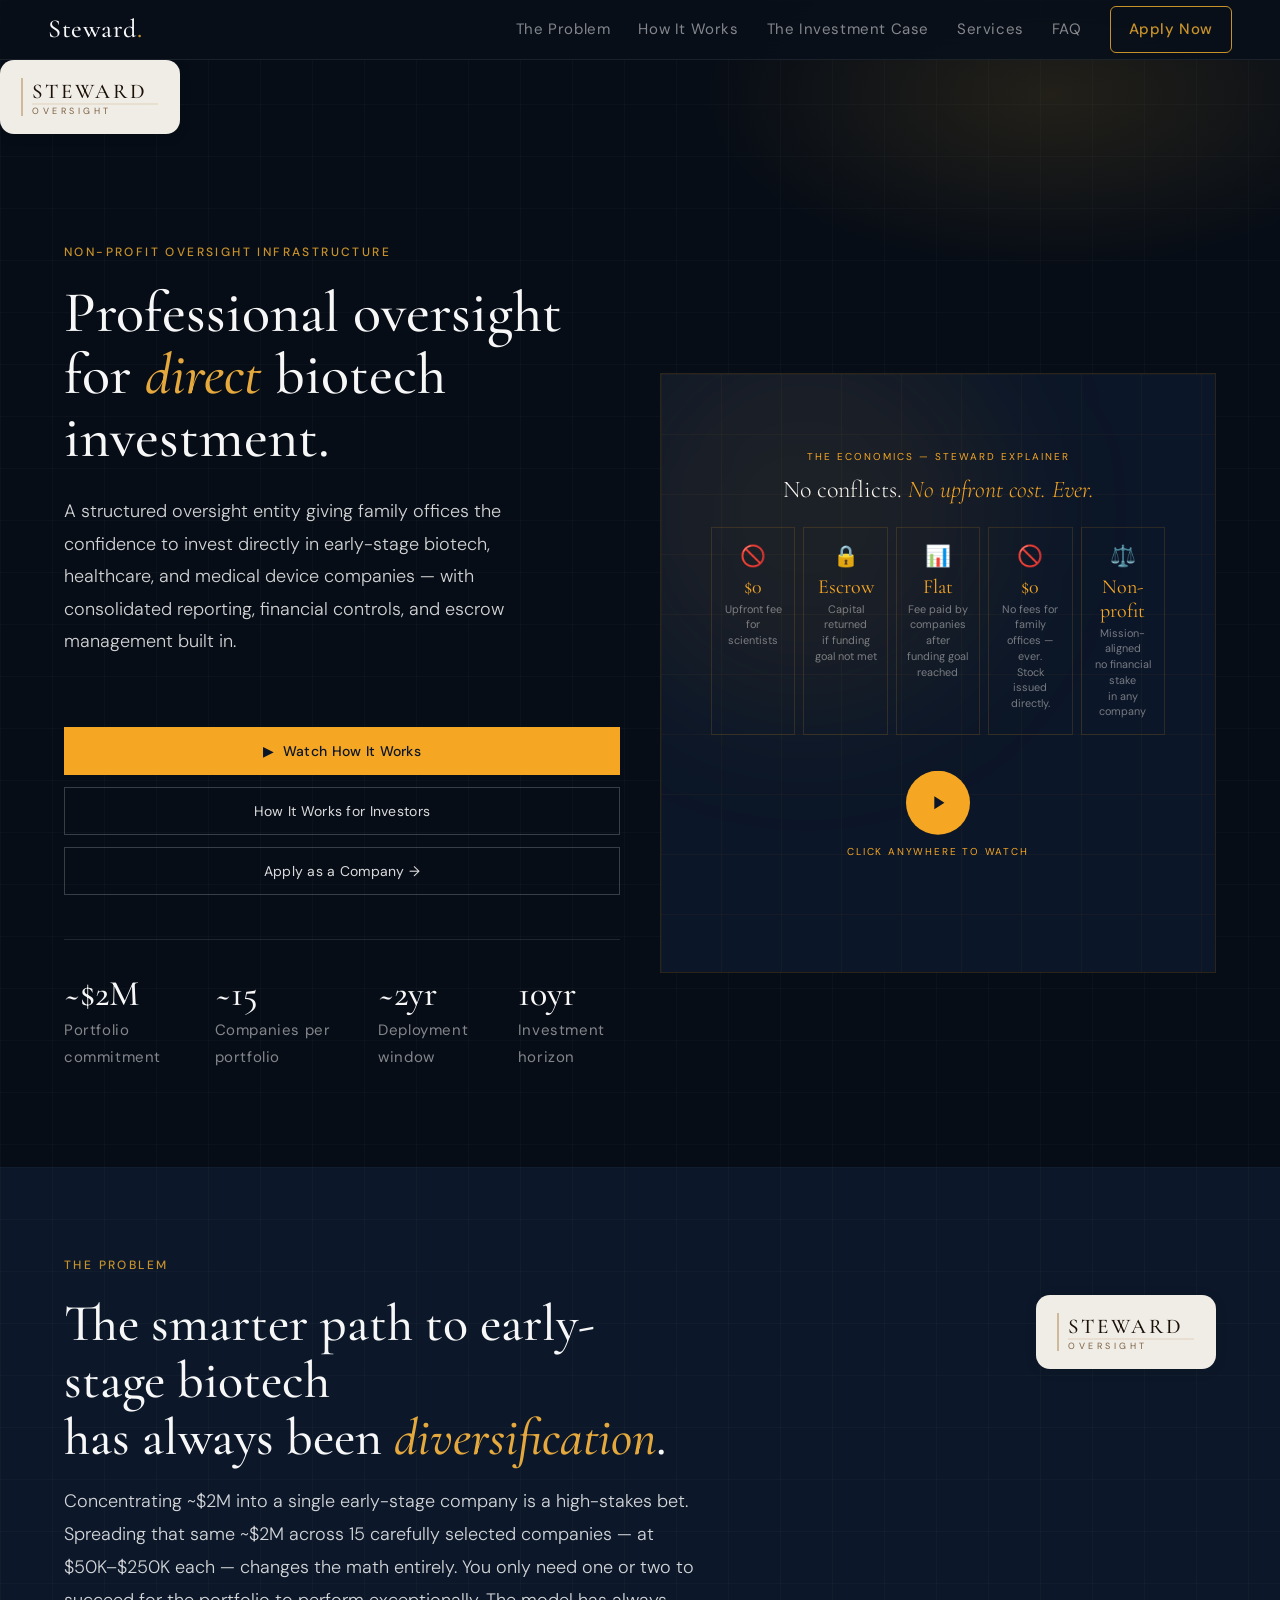
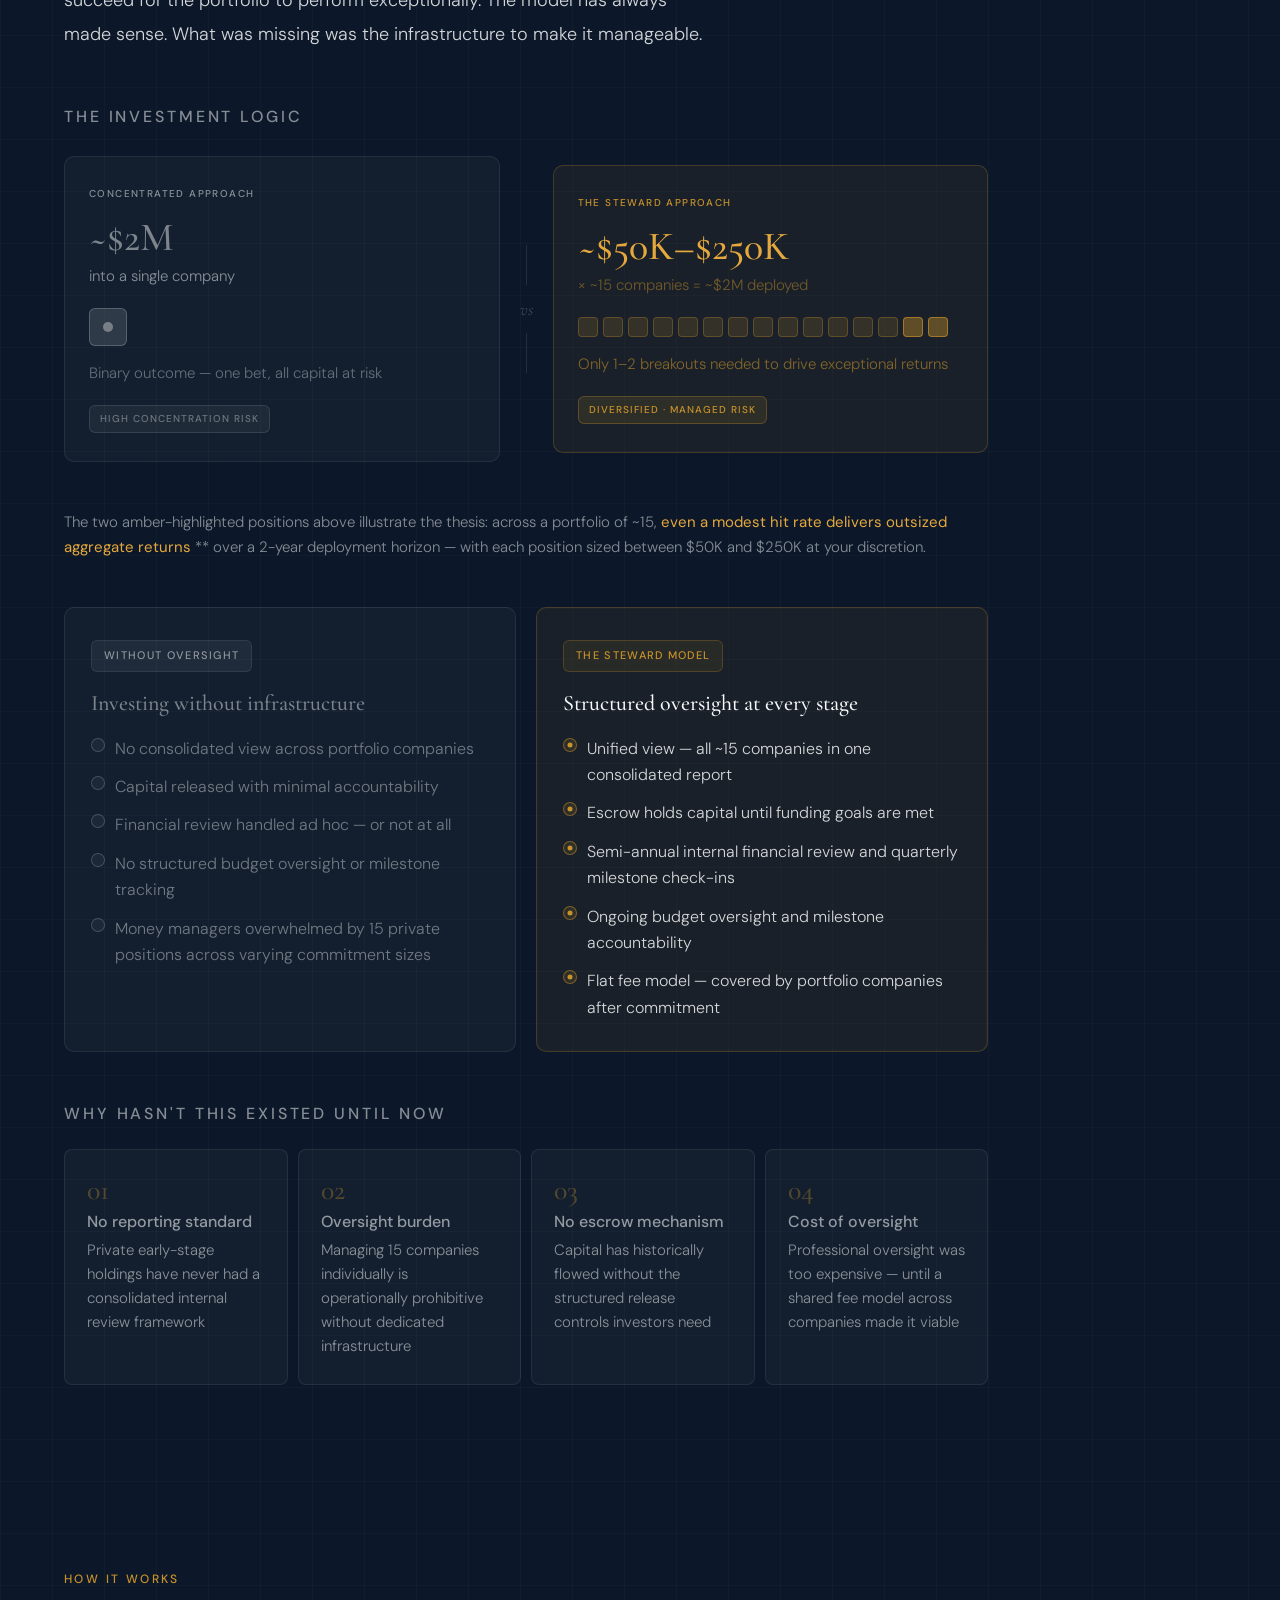
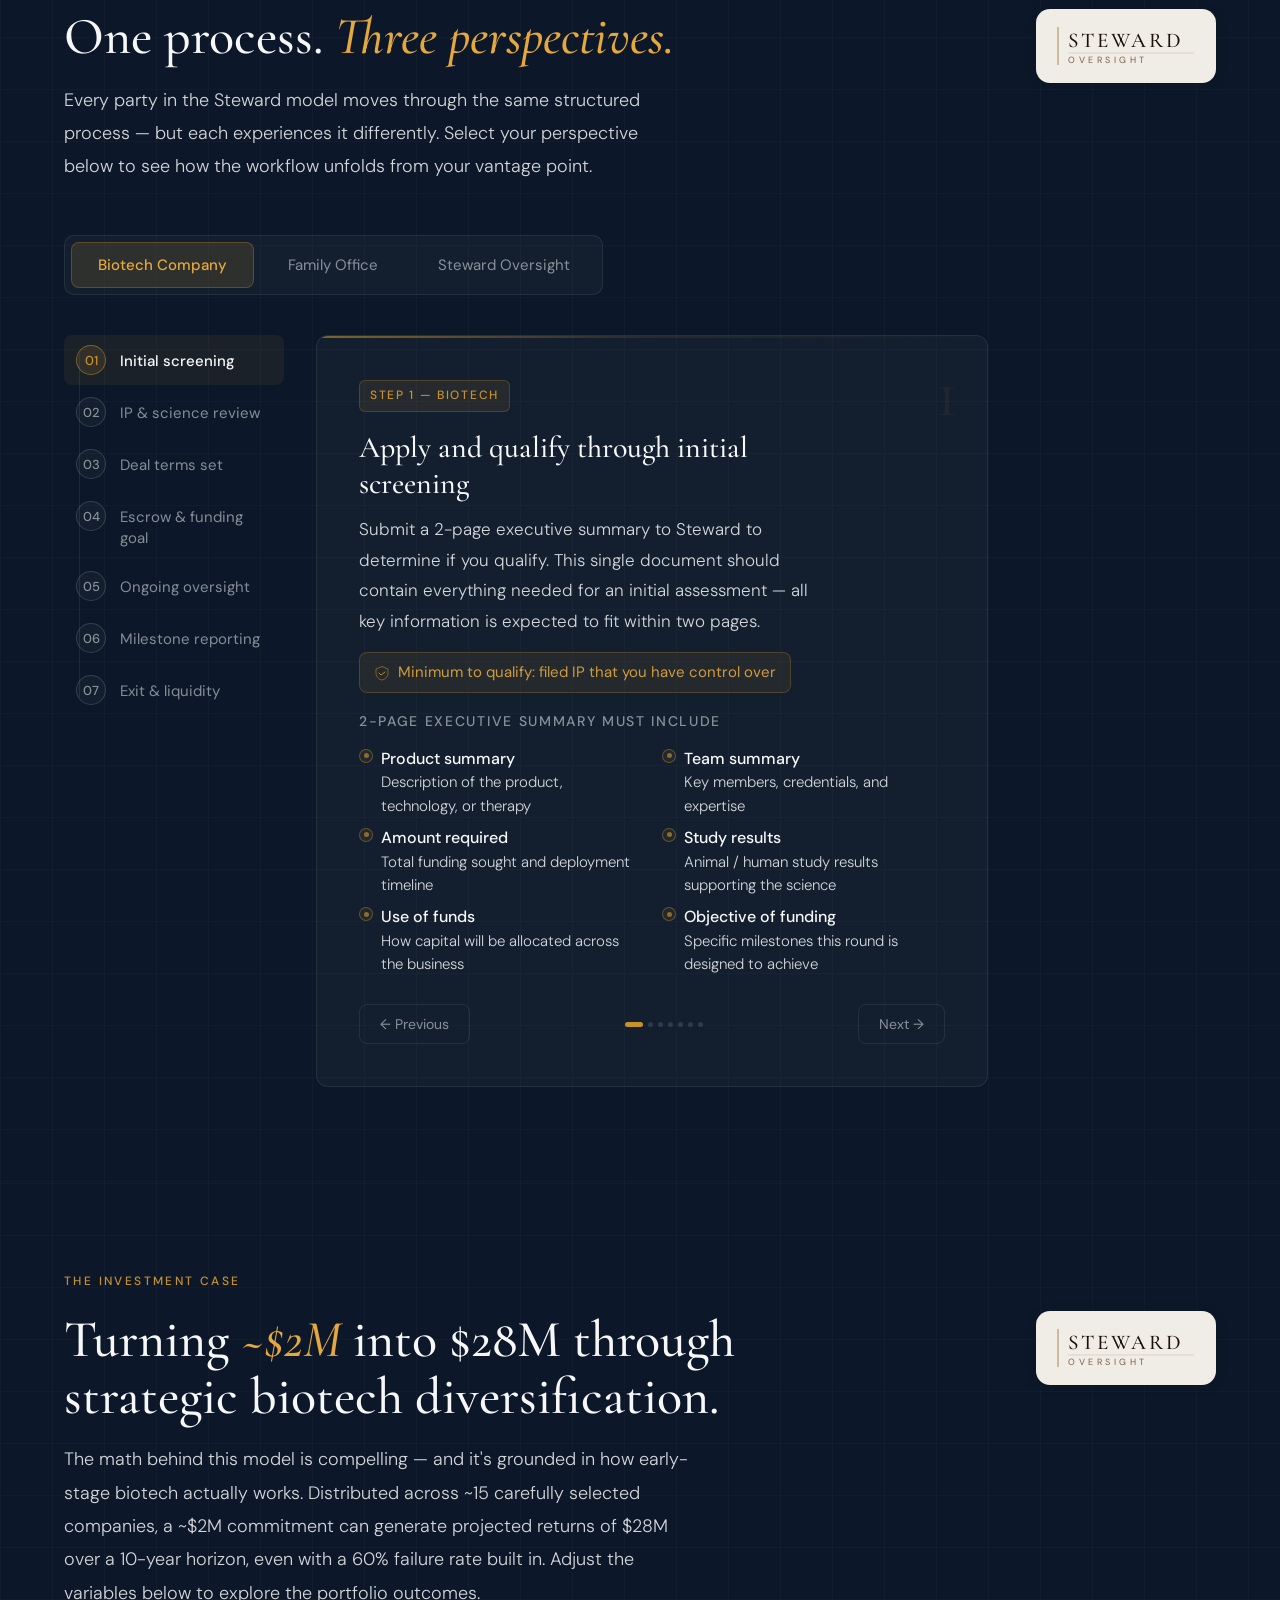
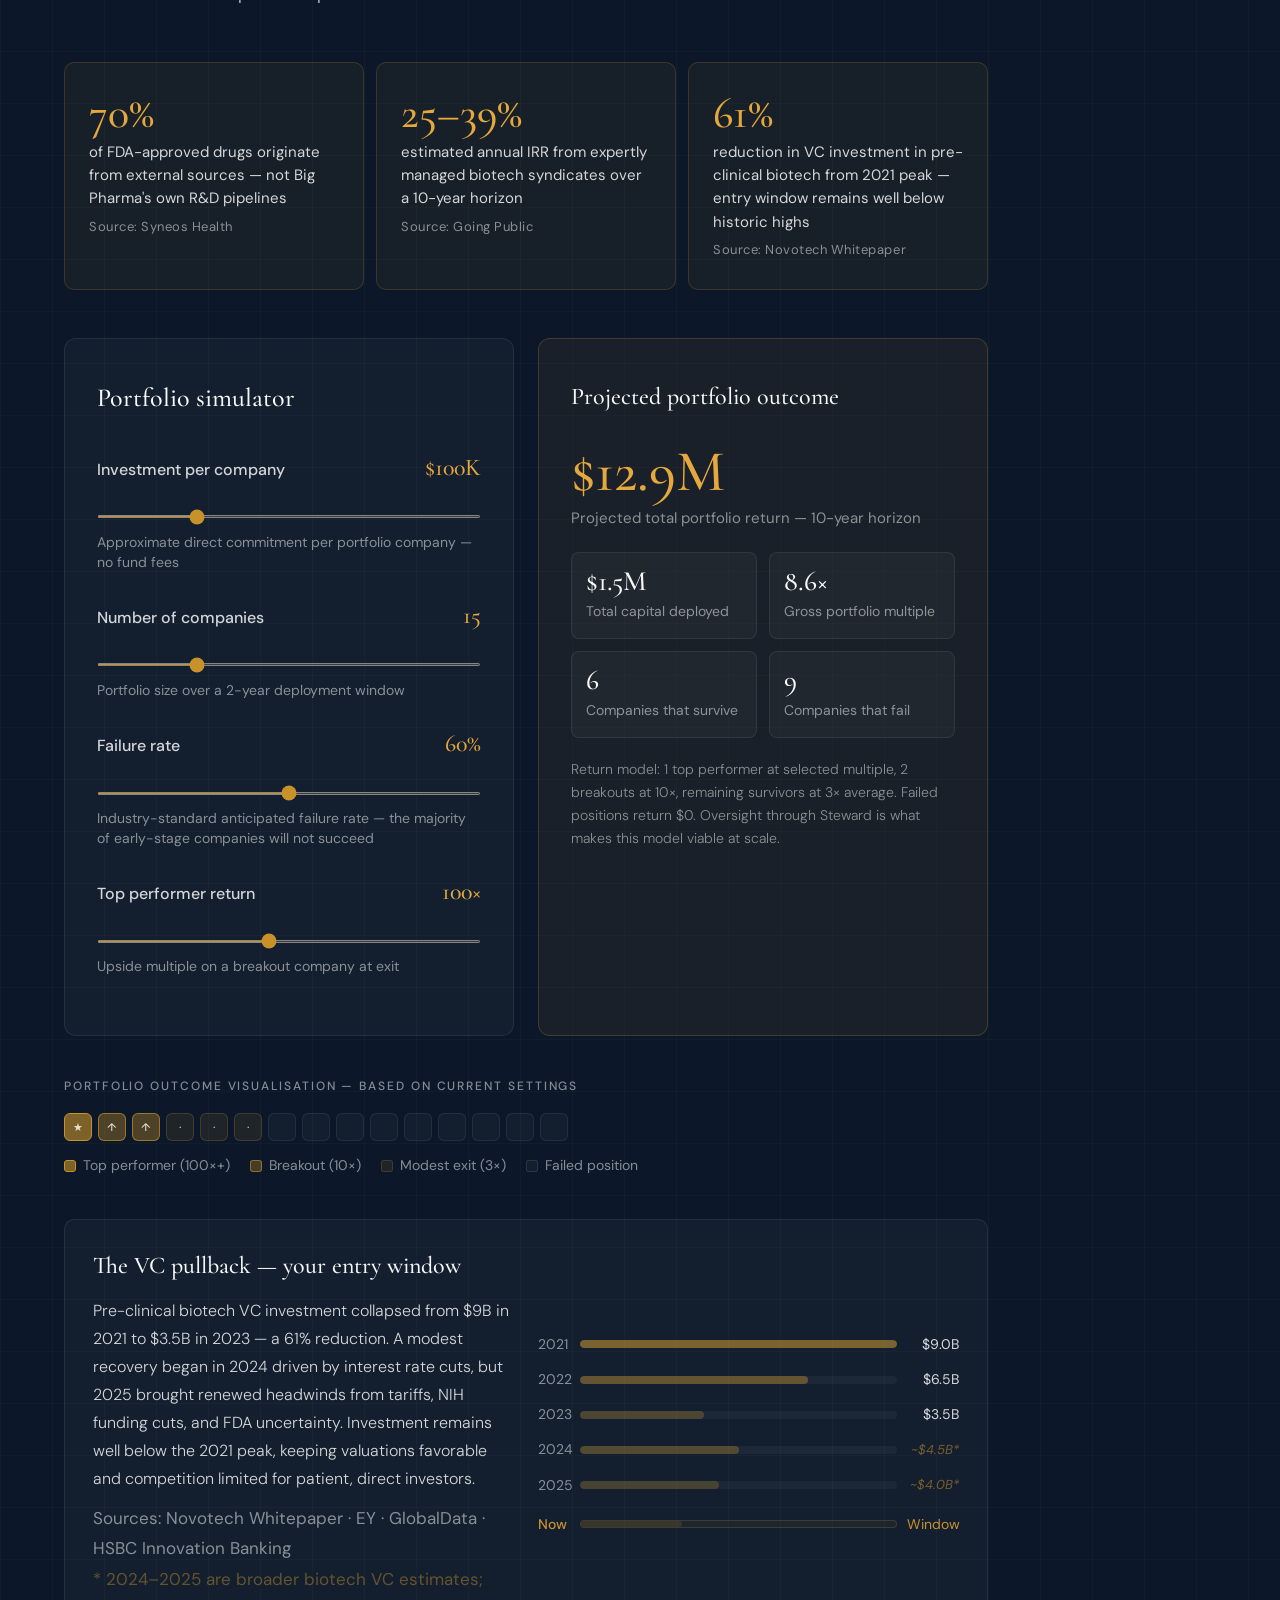
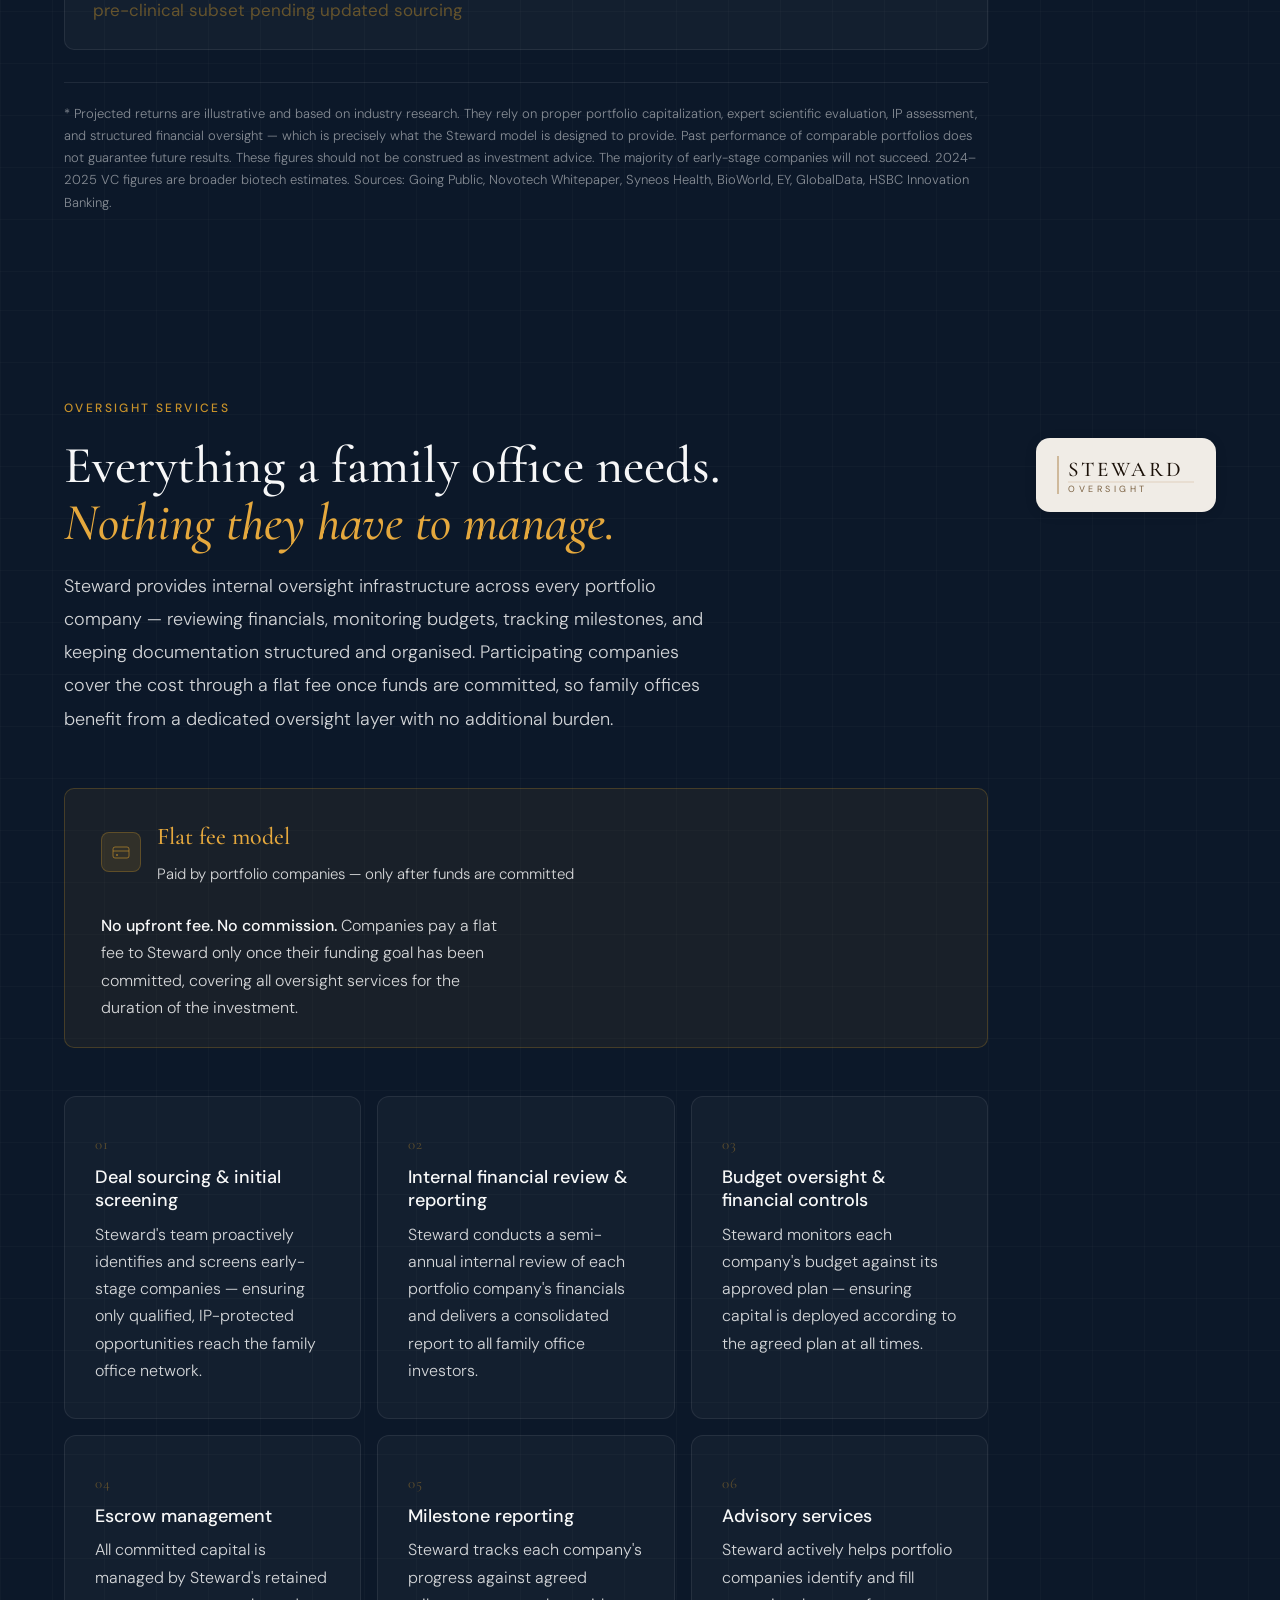
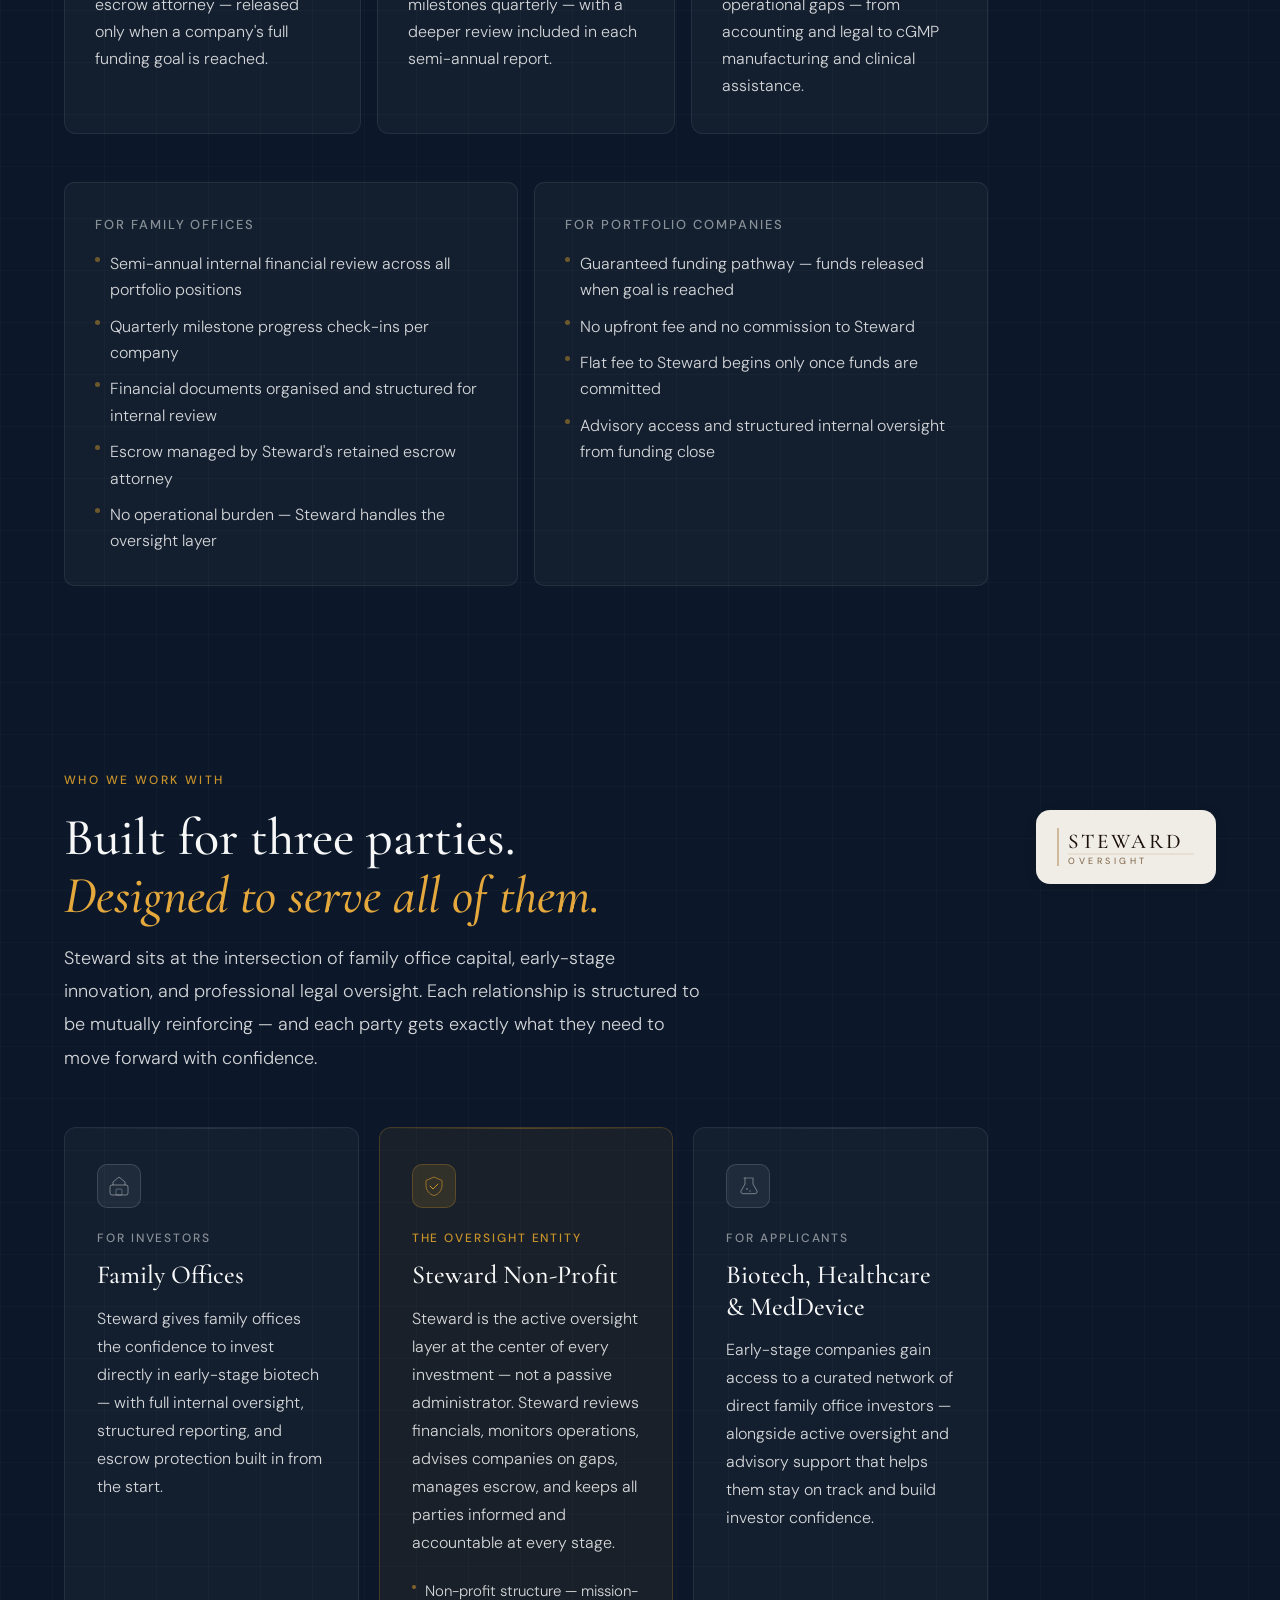
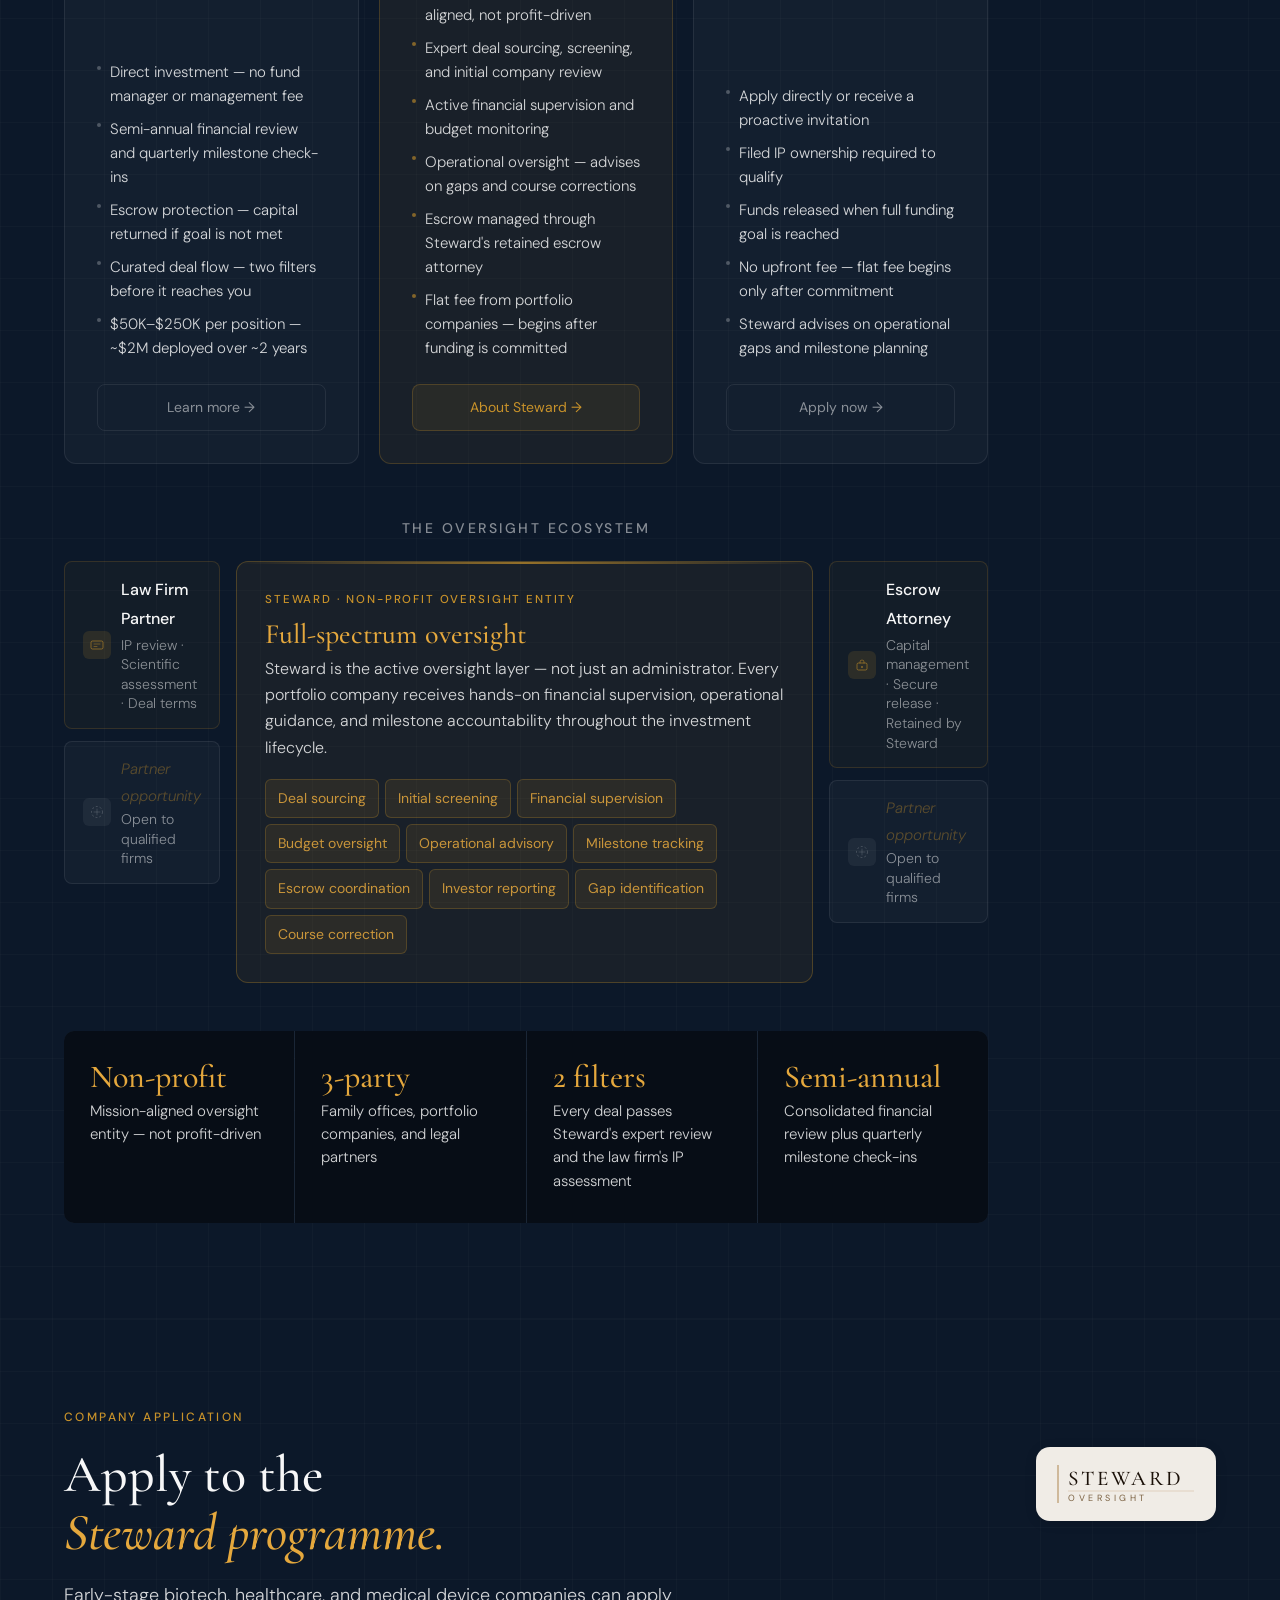
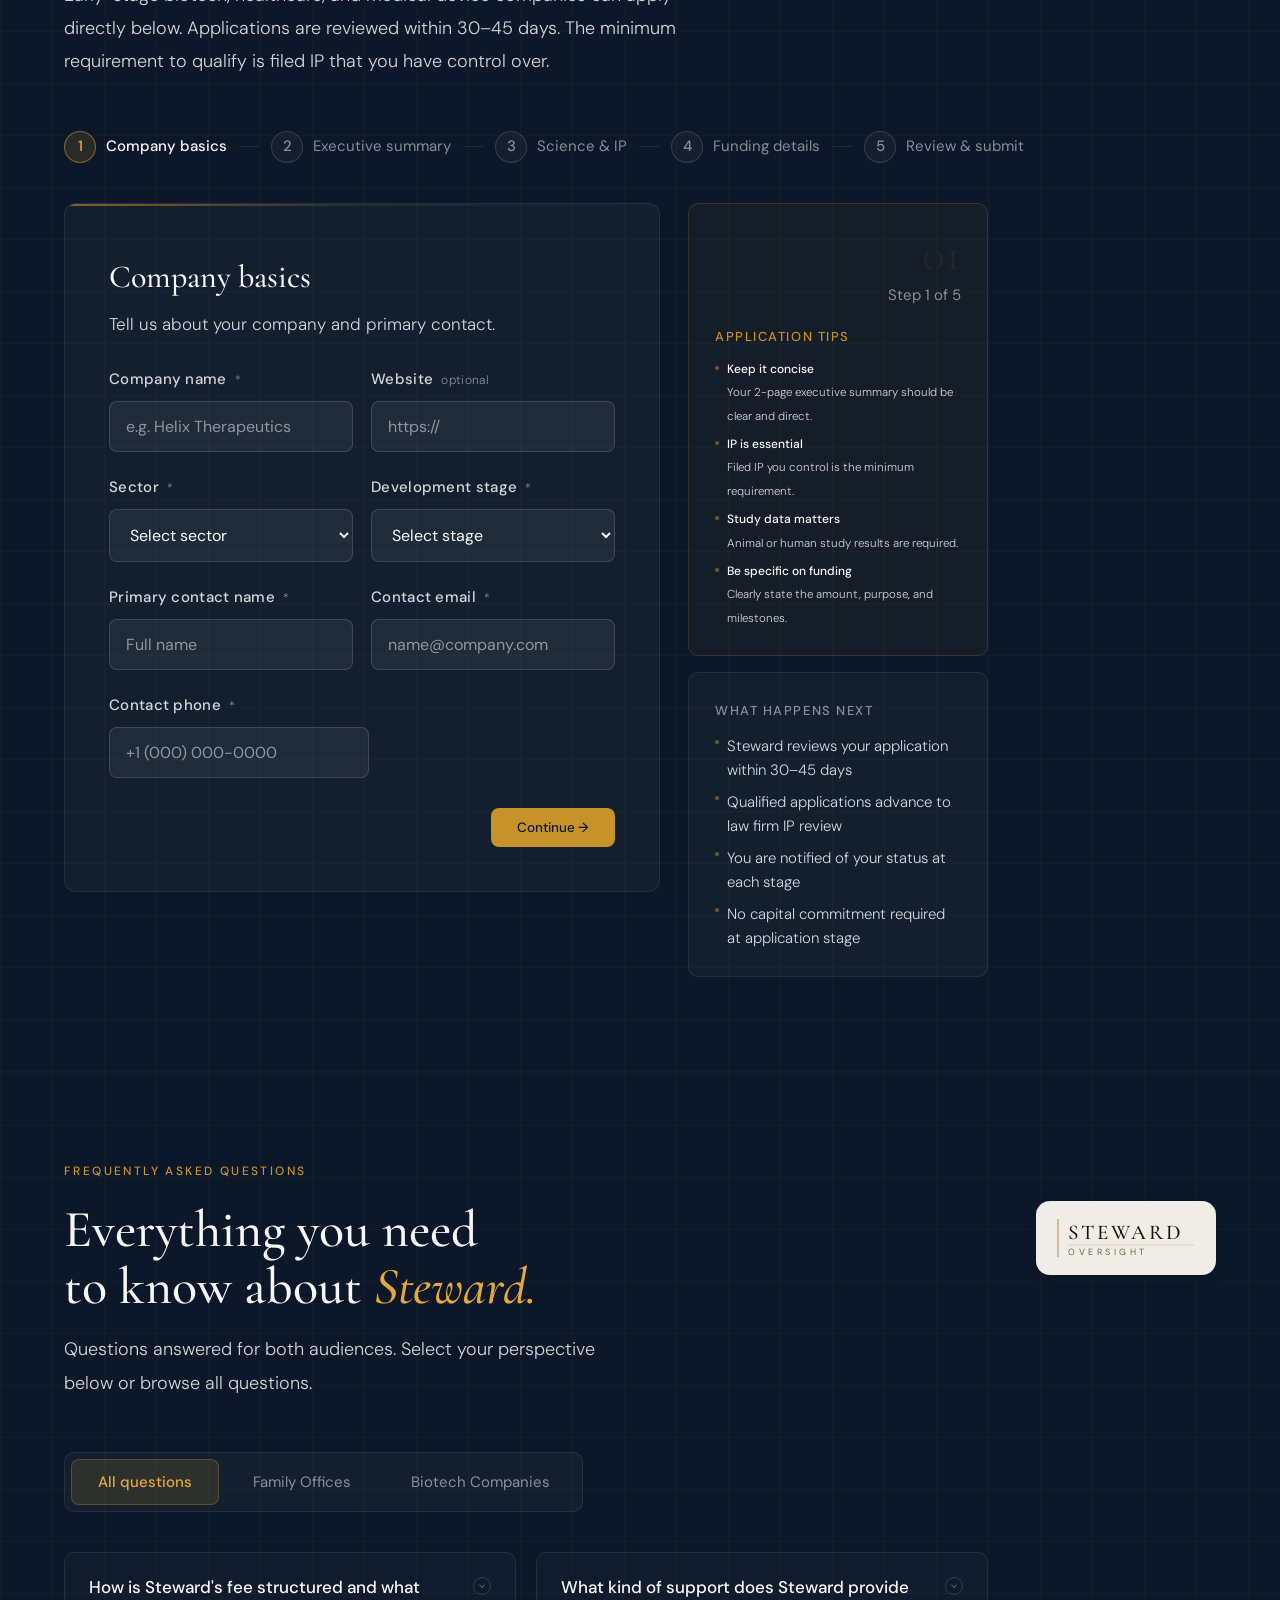
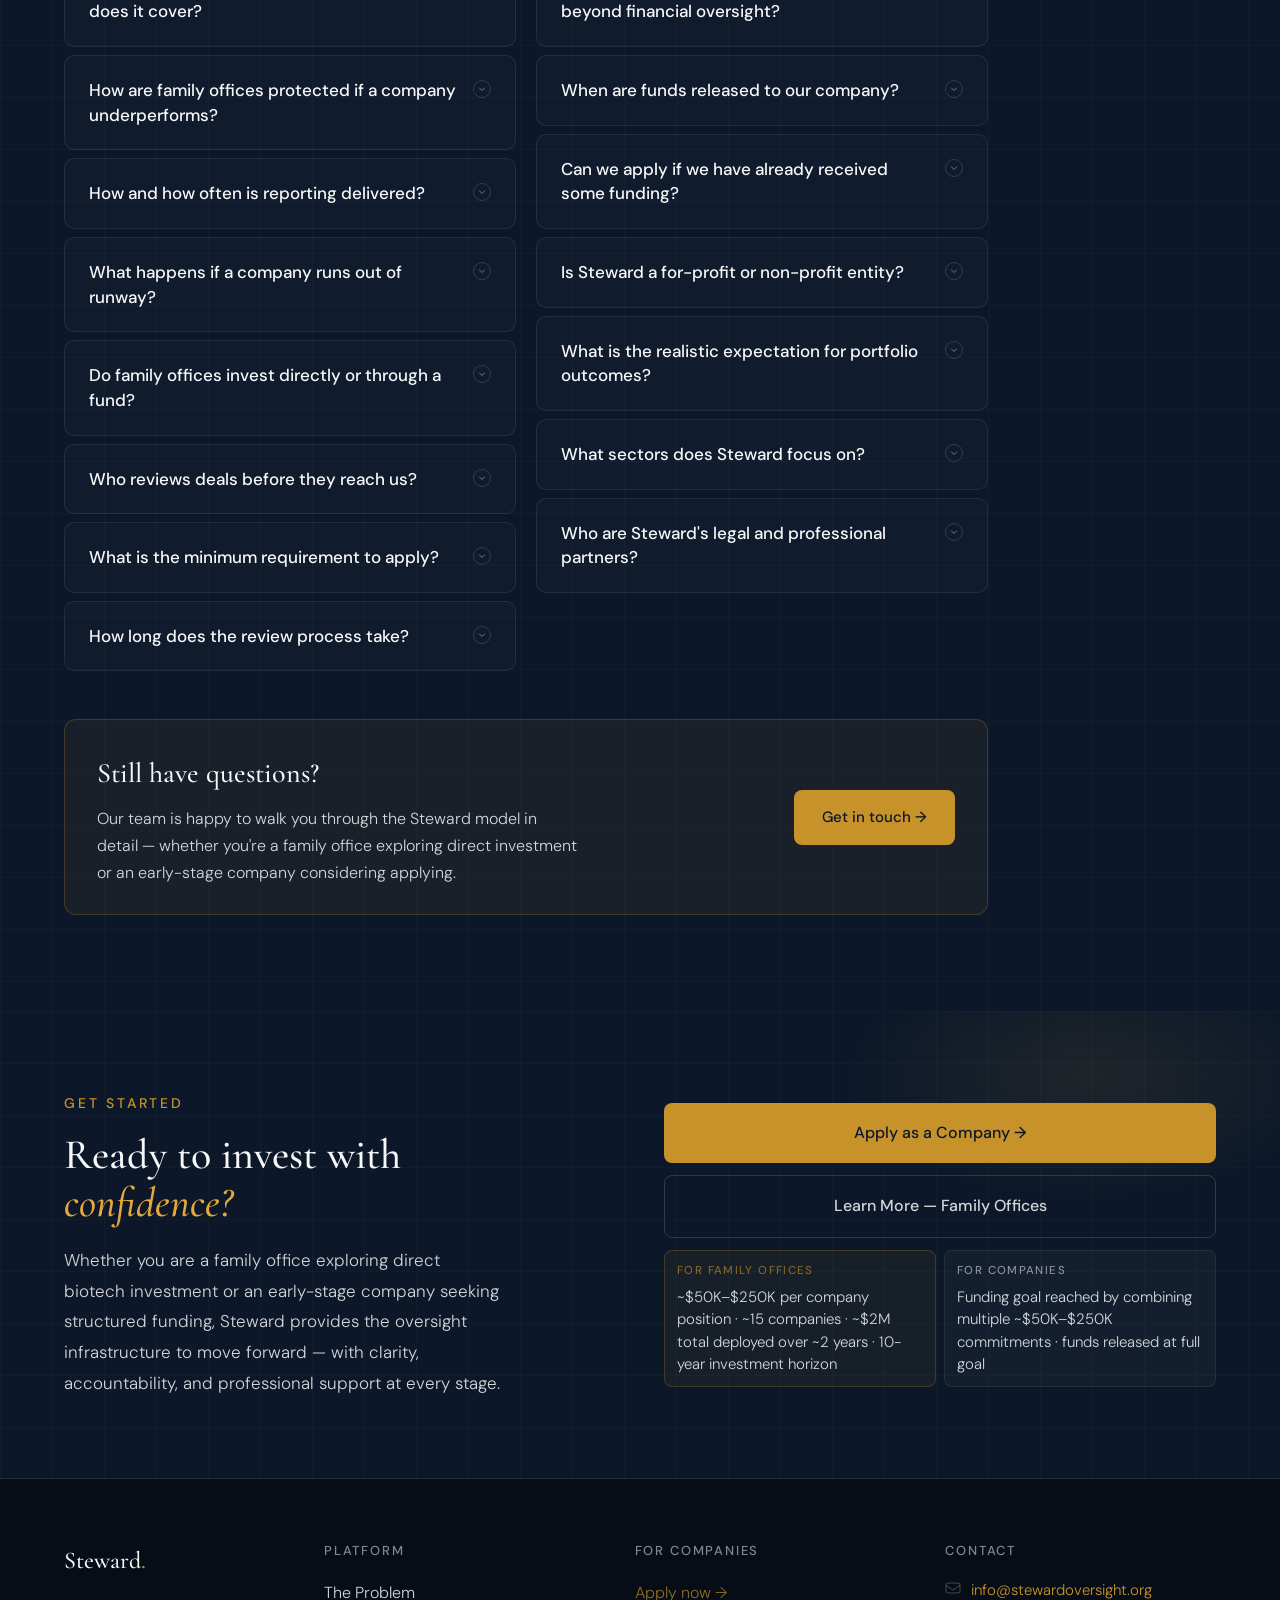
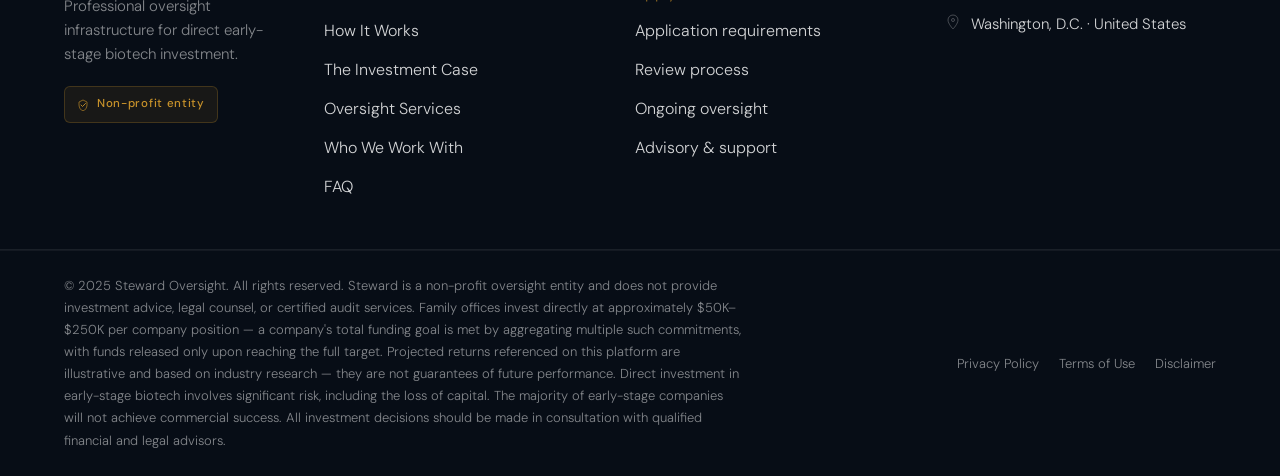
==== commit 7596a310: "Update STEWARD logo badge to version 16" ====
--- a/index.html
+++ b/index.html
@@ -876,7 +876,7 @@
 <!--
 
 <!--
-  STEWARD — Logo Badge (v15)
+  STEWARD — Logo Badge (v16)
   Delete all previous versions, paste once before </body>
   Hard refresh: Ctrl+Shift+R / Cmd+Shift+R
 -->
@@ -891,13 +891,9 @@
     box-shadow: 0 2px 12px rgba(0,0,0,0.13);
     flex-shrink: 0;
   }
-
-  /* Hero: badge floated above eyebrow */
   .steward-hero-badge-wrap {
     margin-bottom: 20px;
   }
-
-  /* Injected into the content container — spans only the content width */
   .steward-inner-row {
     display: flex;
     align-items: flex-start;
@@ -905,17 +901,12 @@
     gap: 48px;
     width: 100%;
   }
-  .steward-inner-left {
-    flex: 1 1 0;
-    min-width: 0;
-  }
+  .steward-inner-left  { flex: 1 1 0; min-width: 0; }
   .steward-inner-right {
     flex: 0 0 auto;
     display: flex;
     align-items: flex-start;
-    justify-content: flex-end;
   }
-
   @media (max-width: 900px) {
     .steward-inner-right     { display: none; }
     .steward-inner-row       { display: block; }
@@ -946,50 +937,79 @@
     return div;
   }
 
-  /* Replace any stale badges */
   document.querySelectorAll('.steward-logo-badge').forEach(function(b) {
     b.innerHTML = BADGE_SVG;
   });
 
-  /* Find the real content container — drill past the section itself
-     to find the centered/padded inner div that holds all the content */
-  function findContentContainer(section) {
-    var kids = Array.from(section.children).filter(function(el) {
-      return !['SCRIPT','STYLE','NOSCRIPT'].includes(el.tagName);
-    });
-    /* Single child that is a div = the content wrapper (container/inner) */
-    if (kids.length === 1 && kids[0].tagName === 'DIV') {
-      return kids[0];
+  /* Find the deepest single-child container that wraps all content.
+     This is the max-width centered div, not the full-bleed section. */
+  function getInnerContainer(section) {
+    var el = section;
+    while (true) {
+      var kids = Array.from(el.children).filter(function(c) {
+        return !['SCRIPT','STYLE','NOSCRIPT'].includes(c.tagName);
+      });
+      /* If there's exactly one div child that spans less than full viewport,
+         that's our container — go one level deeper */
+      if (kids.length === 1 && kids[0].tagName === 'DIV') {
+        var w = kids[0].getBoundingClientRect().width;
+        if (w < window.innerWidth * 0.98) {
+          el = kids[0];
+          continue;
+        }
+      }
+      break;
     }
-    /* Multiple children — section IS the container */
-    return section;
+    return el;
   }
 
-  /* ── HERO: badge above first child of content container ────── */
+  /* ── HERO: badge above eyebrow text, aligned to its left ──── */
   function injectHero() {
     var hero = document.getElementById('hero');
     if (!hero || hero.querySelector('.steward-hero-badge-wrap')) return;
 
-    var container = findContentContainer(hero);
+    var container = getInnerContainer(hero);
+
+    /* Find the eyebrow label (first small text element before h1/h2) */
+    var eyebrow = null;
+    var children = Array.from(container.children);
+    for (var i = 0; i < children.length; i++) {
+      var tag = children[i].tagName;
+      if (/^H[123]$/.test(tag)) break;
+      eyebrow = children[i];
+    }
+    var anchor = eyebrow || container.firstChild;
+
     var wrap = document.createElement('div');
     wrap.className = 'steward-hero-badge-wrap';
     wrap.appendChild(makeBadge());
-    container.insertBefore(wrap, container.firstChild);
+
+    /* Align badge left edge with the eyebrow text left edge */
+    requestAnimationFrame(function() {
+      var target = eyebrow || container.querySelector('h1,h2,h3');
+      if (target) {
+        var targetLeft = target.getBoundingClientRect().left;
+        var heroLeft   = hero.getBoundingClientRect().left;
+        var inset = targetLeft - heroLeft;
+        if (inset > 0) wrap.style.paddingLeft = Math.round(inset) + 'px';
+      }
+    });
+
+    container.insertBefore(wrap, anchor);
   }
 
-  /* ── OTHER SECTIONS: inject row INSIDE the content container ─ */
+  /* ── OTHER SECTIONS: row inside content container ────────── */
   function injectSection(section) {
     if (section.querySelector('.steward-inner-row')) return;
 
-    var container = findContentContainer(section);
-
-    /* Scoop all existing children of the container into a left col */
+    var container = getInnerContainer(section);
+
+    /* Move all container children into left col */
     var leftCol = document.createElement('div');
     leftCol.className = 'steward-inner-left';
-    var children = Array.from(container.children).filter(function(el) {
-      return !['SCRIPT','STYLE','NOSCRIPT'].includes(el.tagName);
-    });
-    children.forEach(function(c) { leftCol.appendChild(c); });
+    Array.from(container.children).filter(function(c) {
+      return !['SCRIPT','STYLE','NOSCRIPT'].includes(c.tagName);
+    }).forEach(function(c) { leftCol.appendChild(c); });
 
     var rightCol = document.createElement('div');
     rightCol.className = 'steward-inner-right';
@@ -1001,7 +1021,7 @@
     row.appendChild(rightCol);
     container.appendChild(row);
 
-    /* Align badge vertically with the h1/h2 */
+    /* Align badge top with h1/h2 */
     requestAnimationFrame(function() {
       var heading = leftCol.querySelector('h1, h2, h3');
       if (heading) {
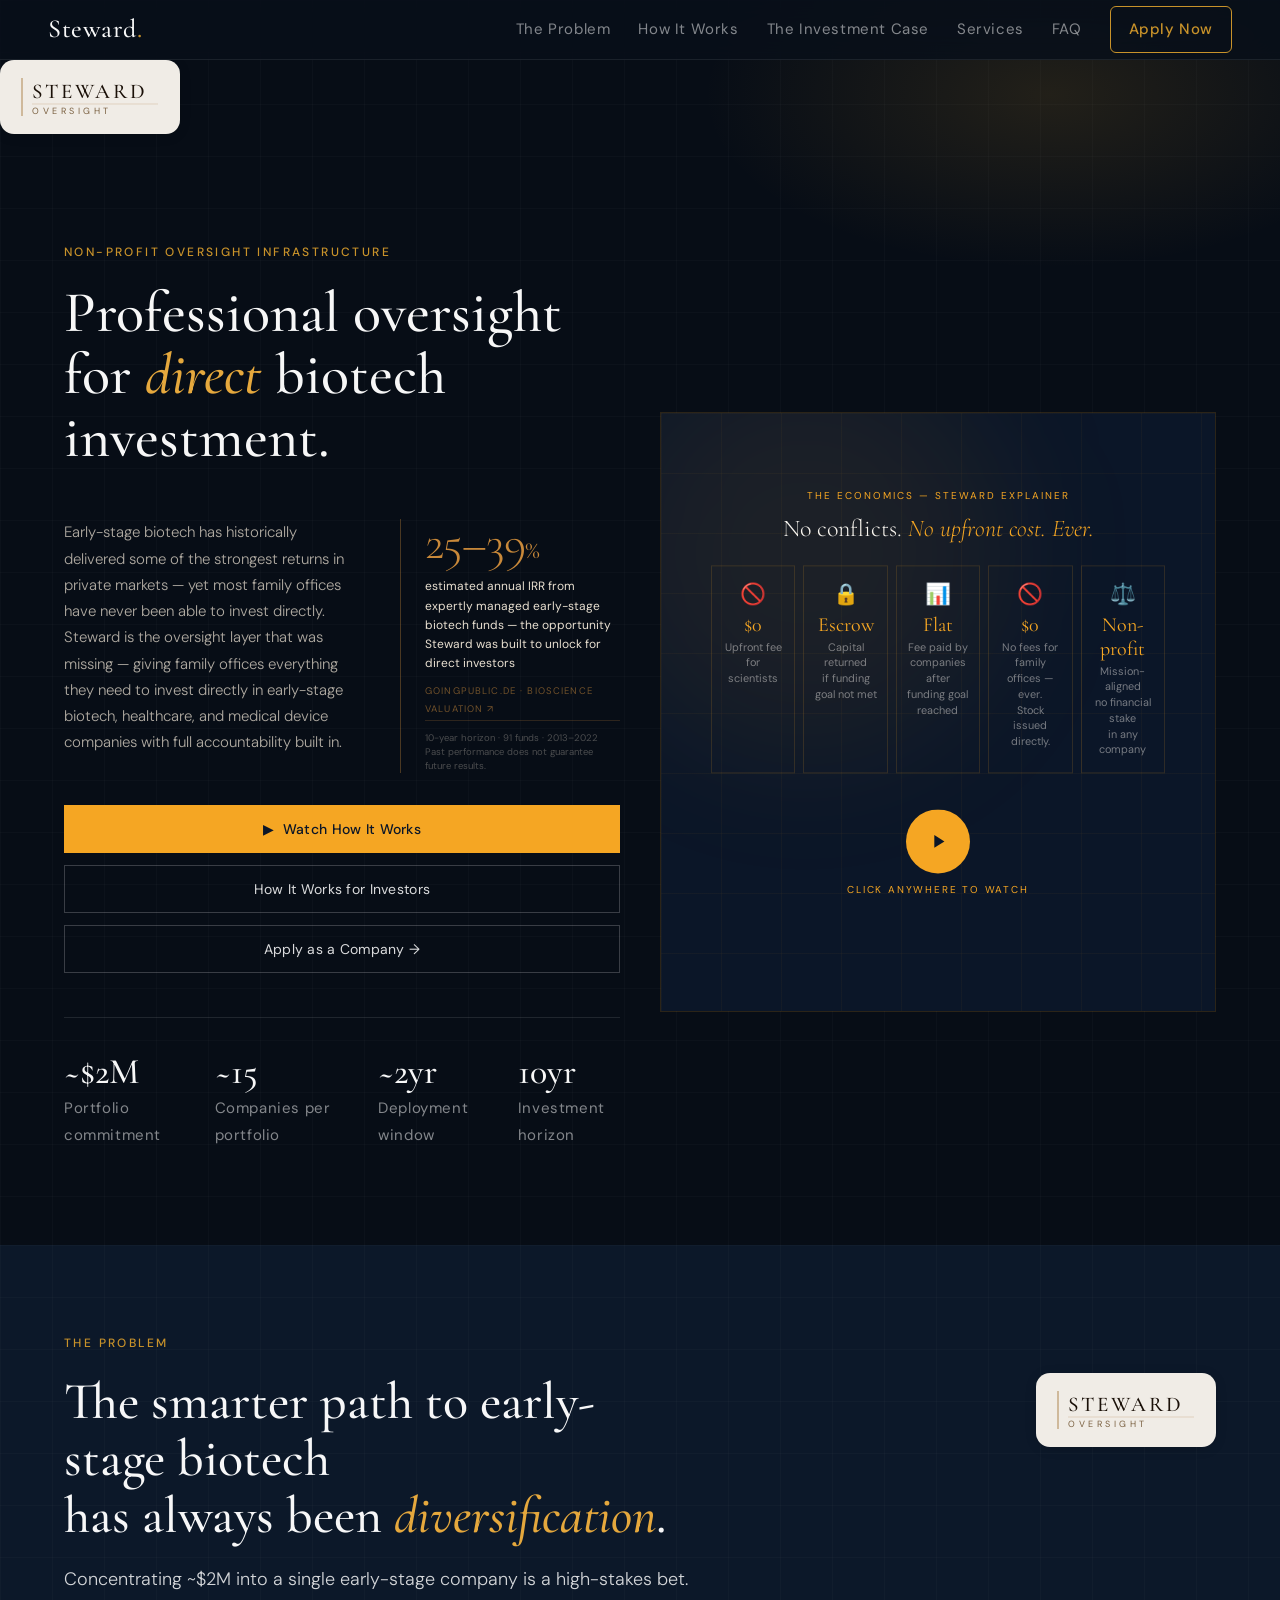
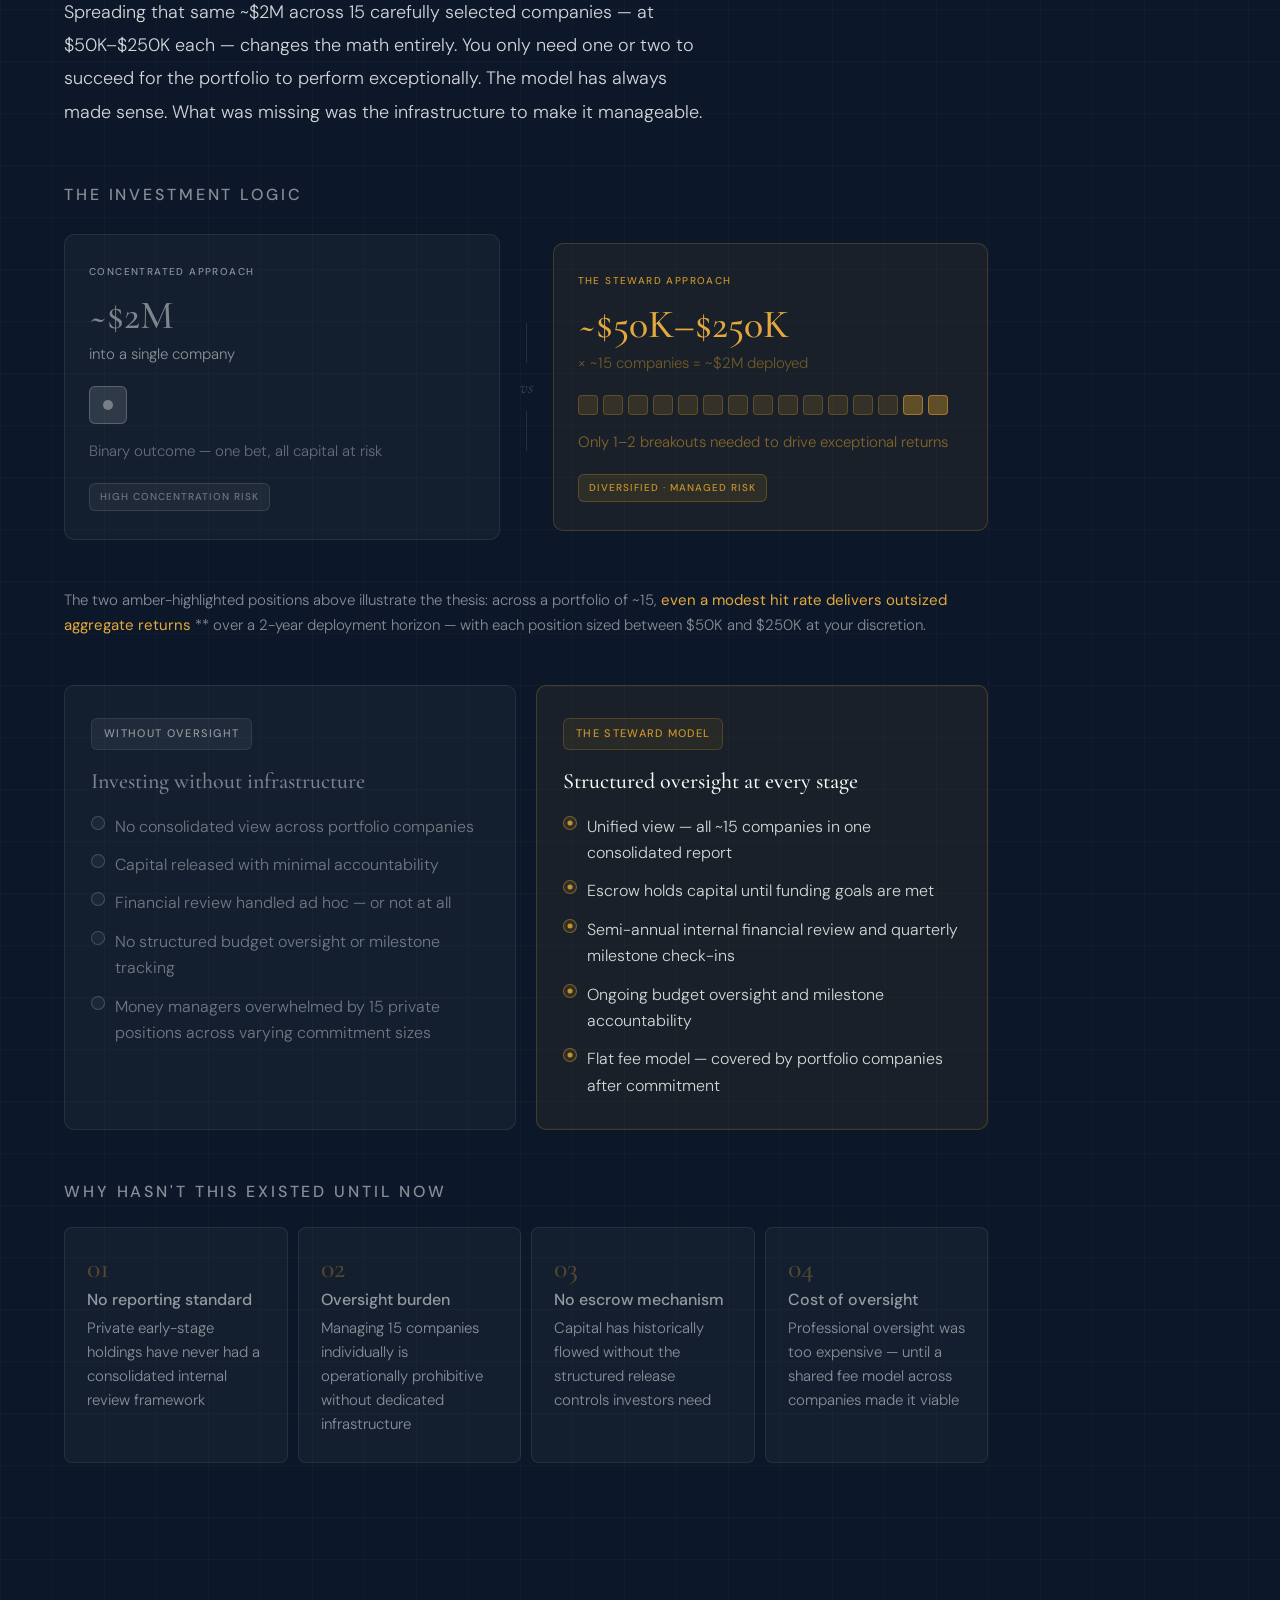
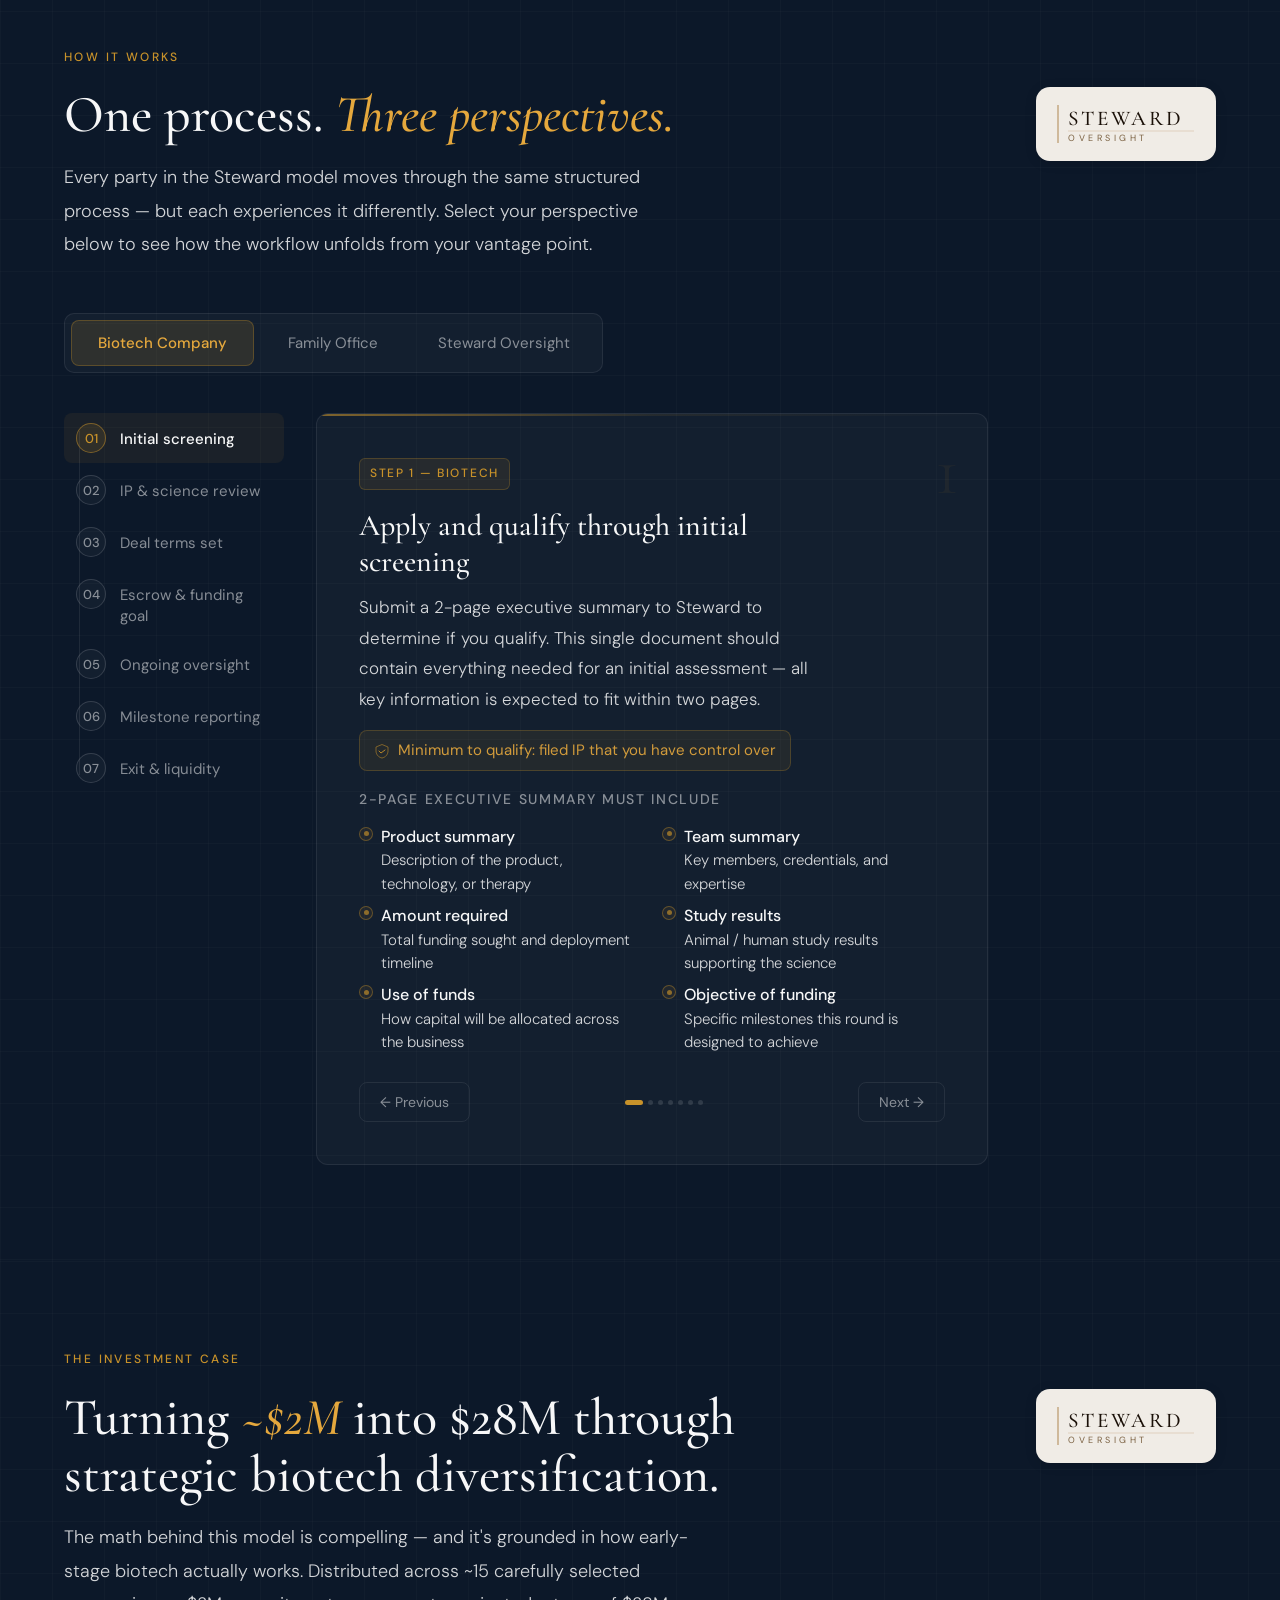
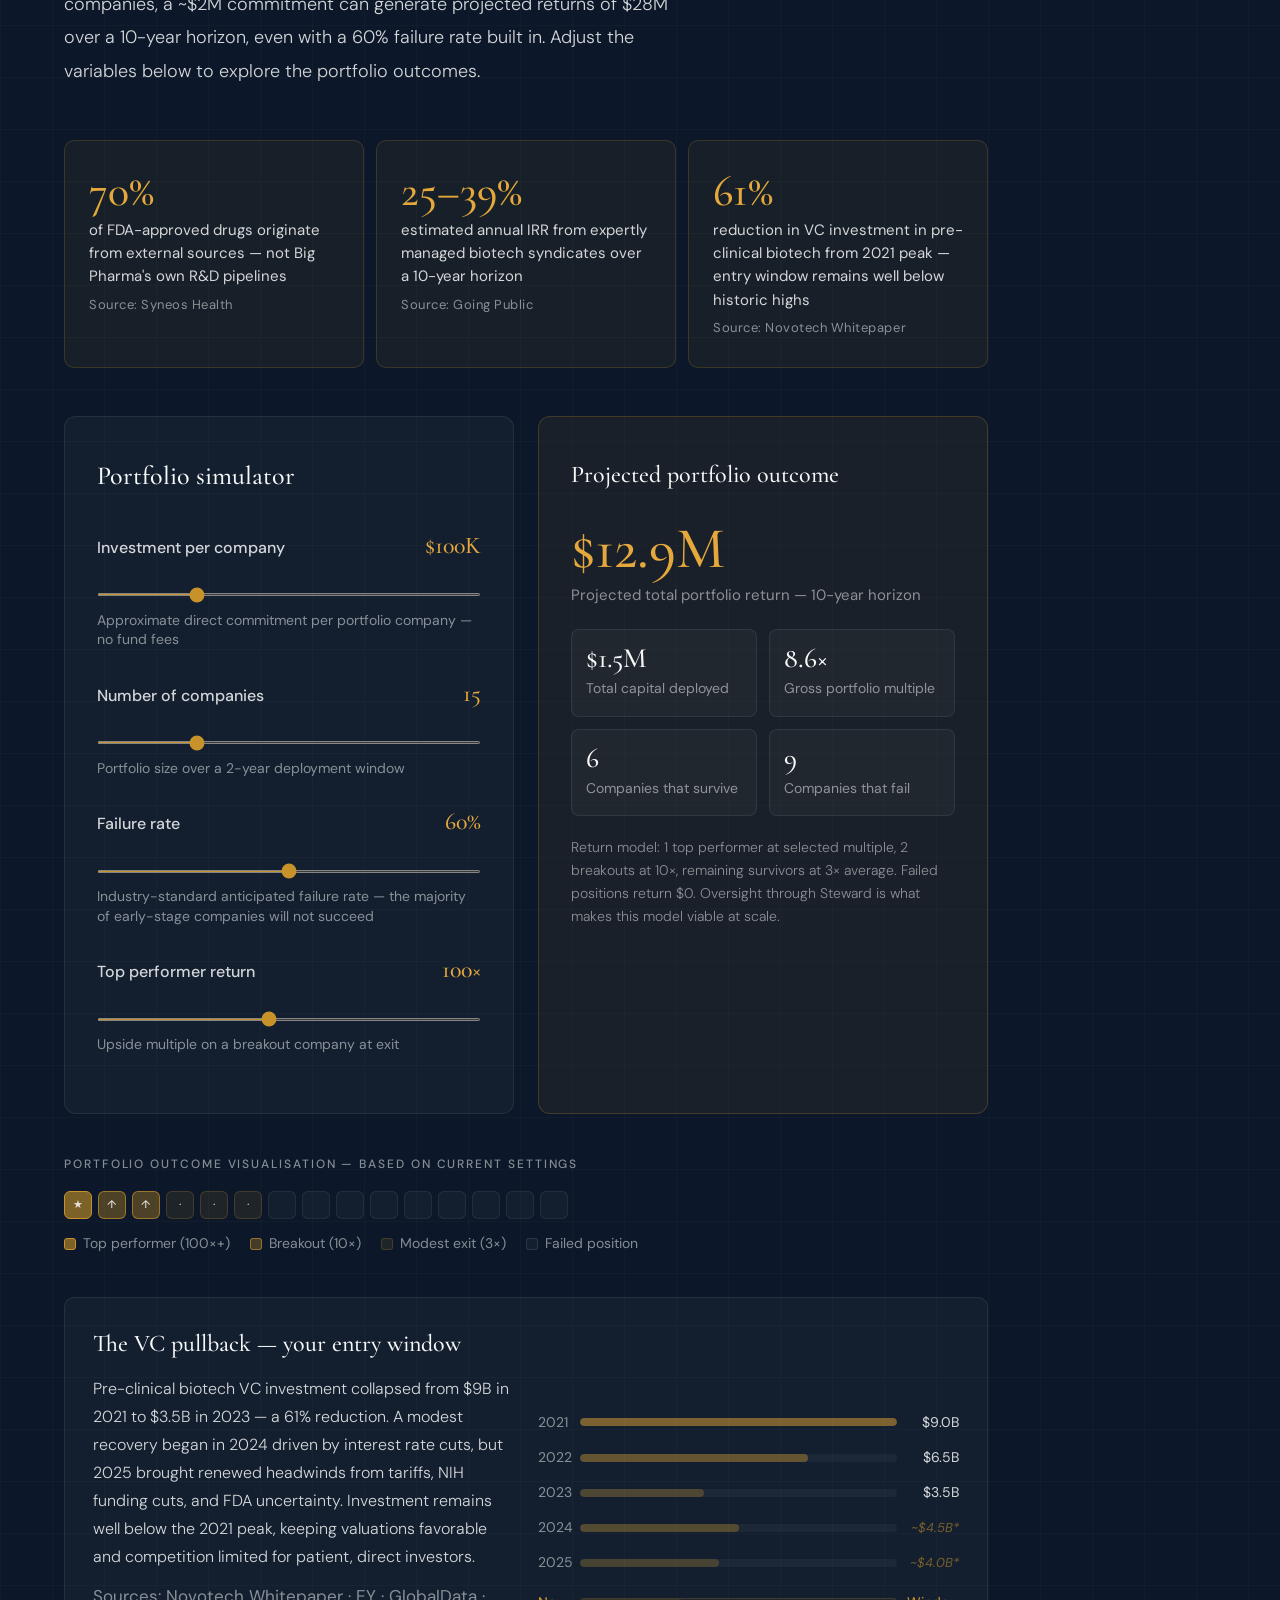
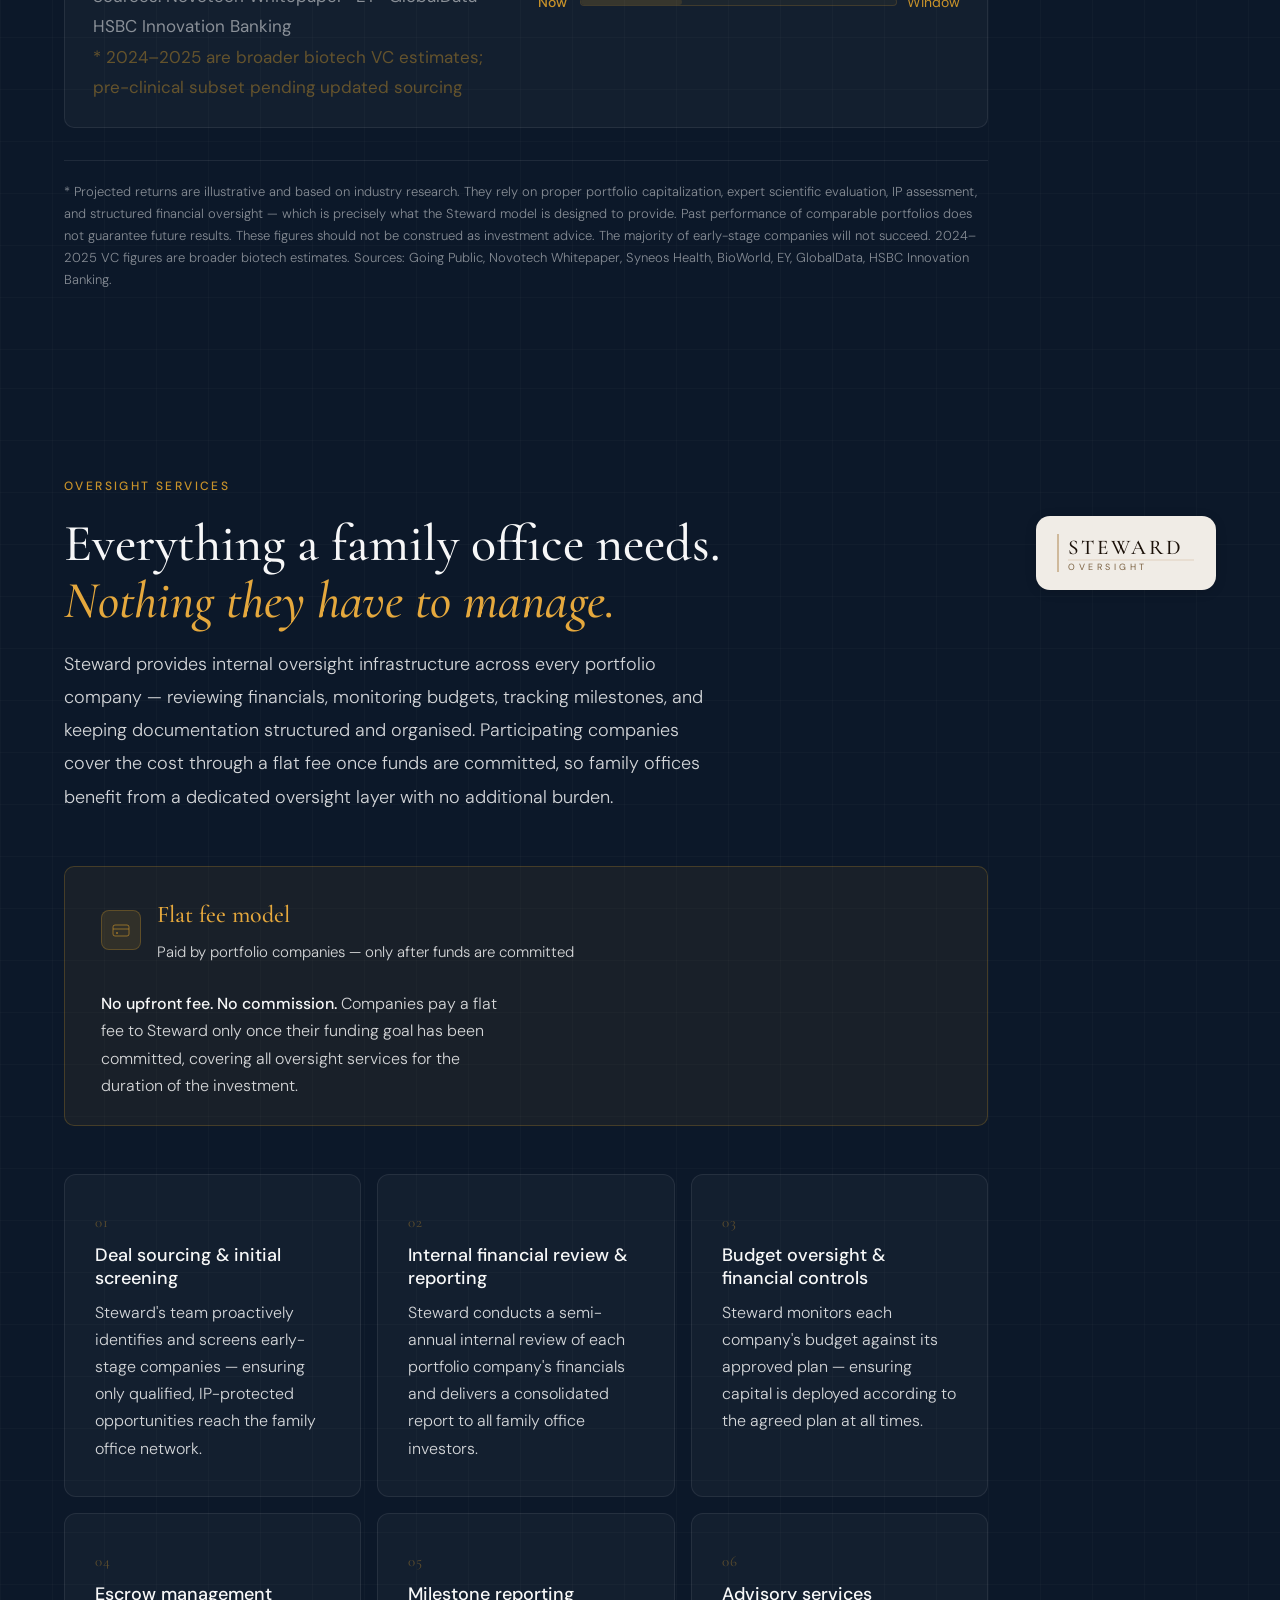
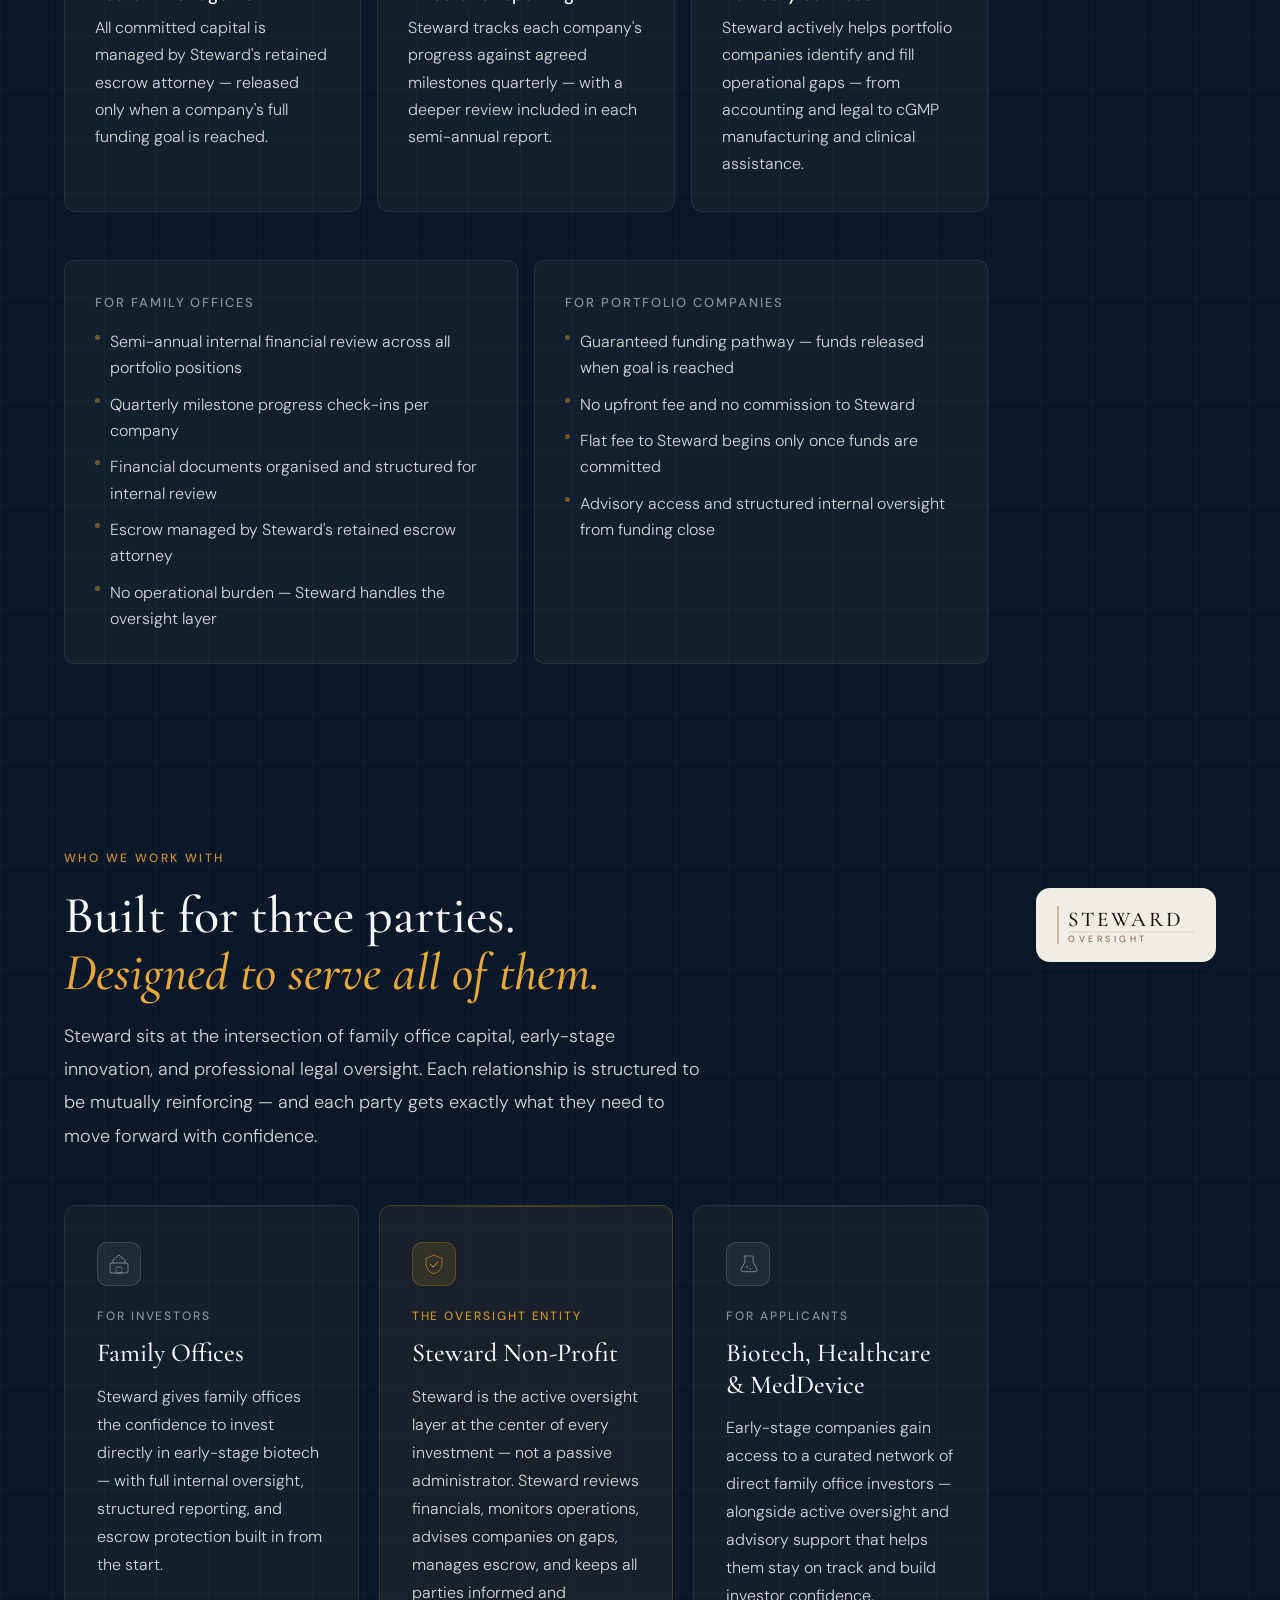
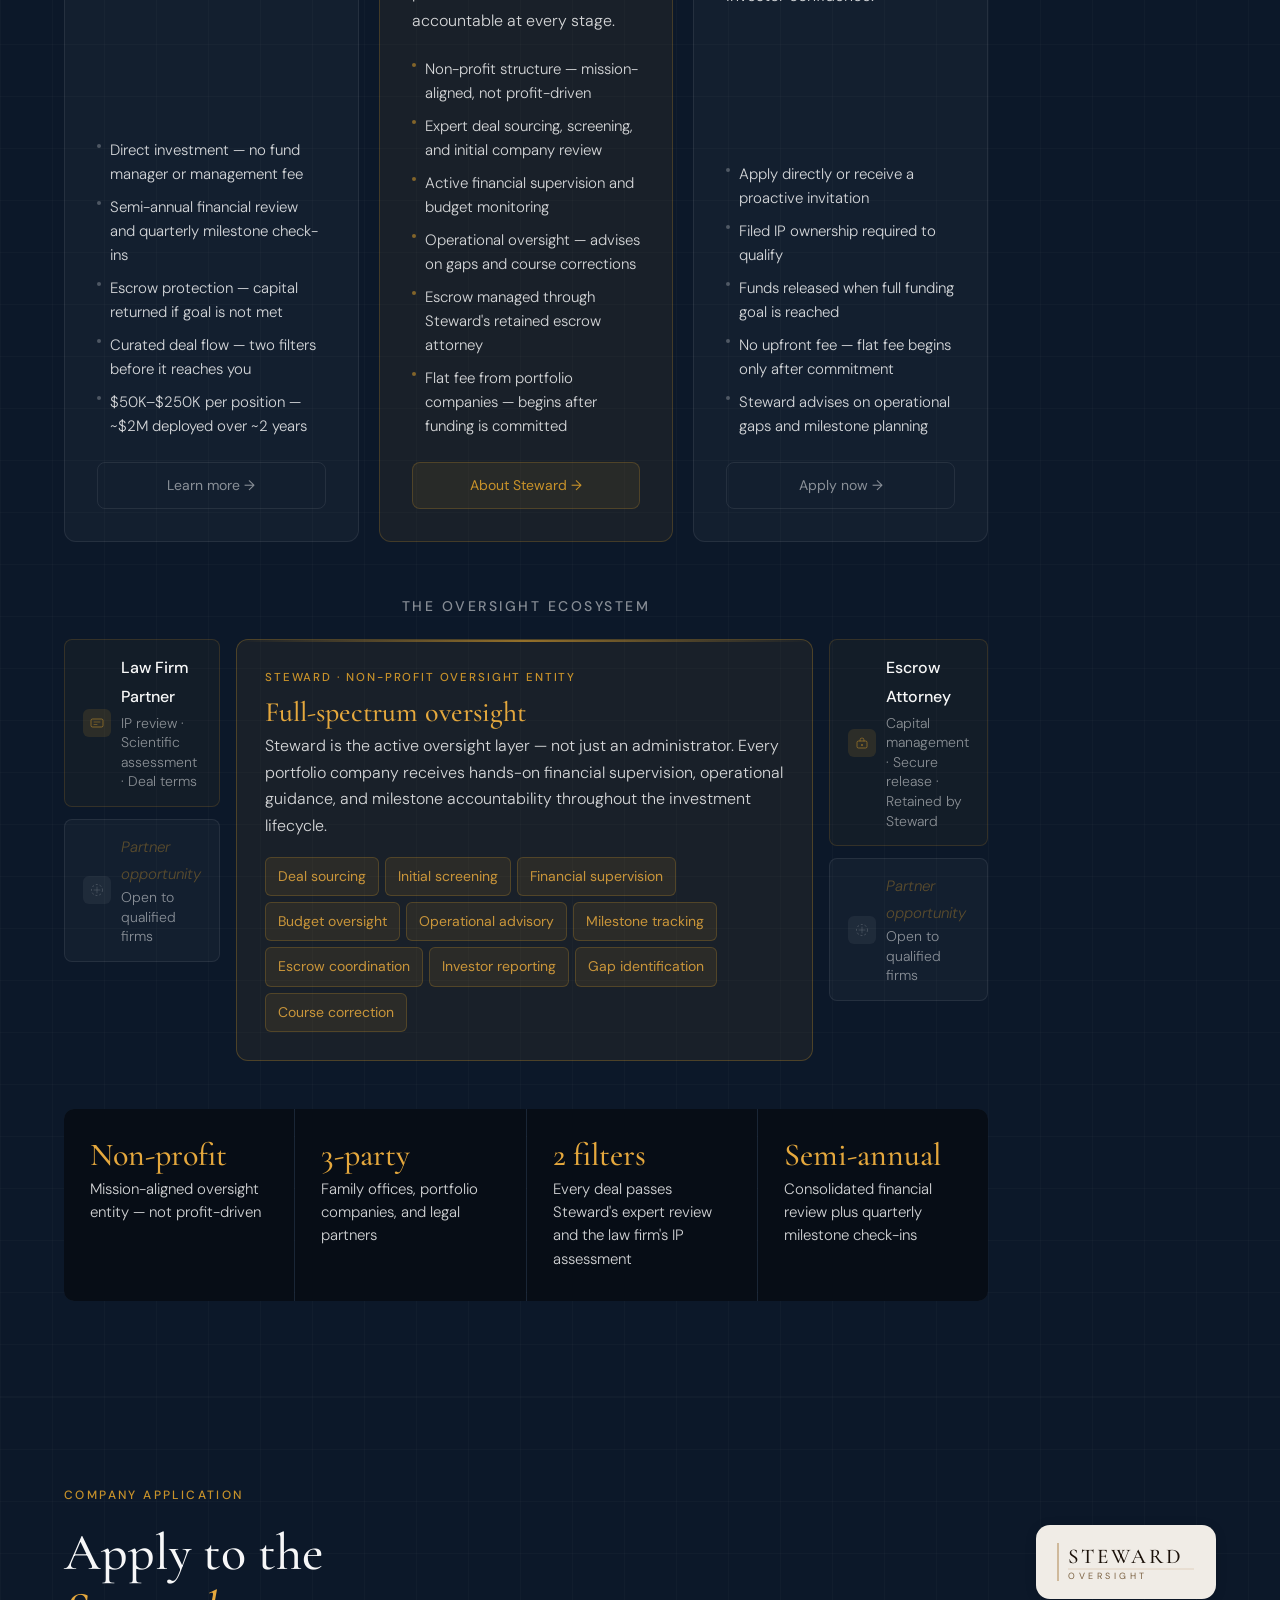
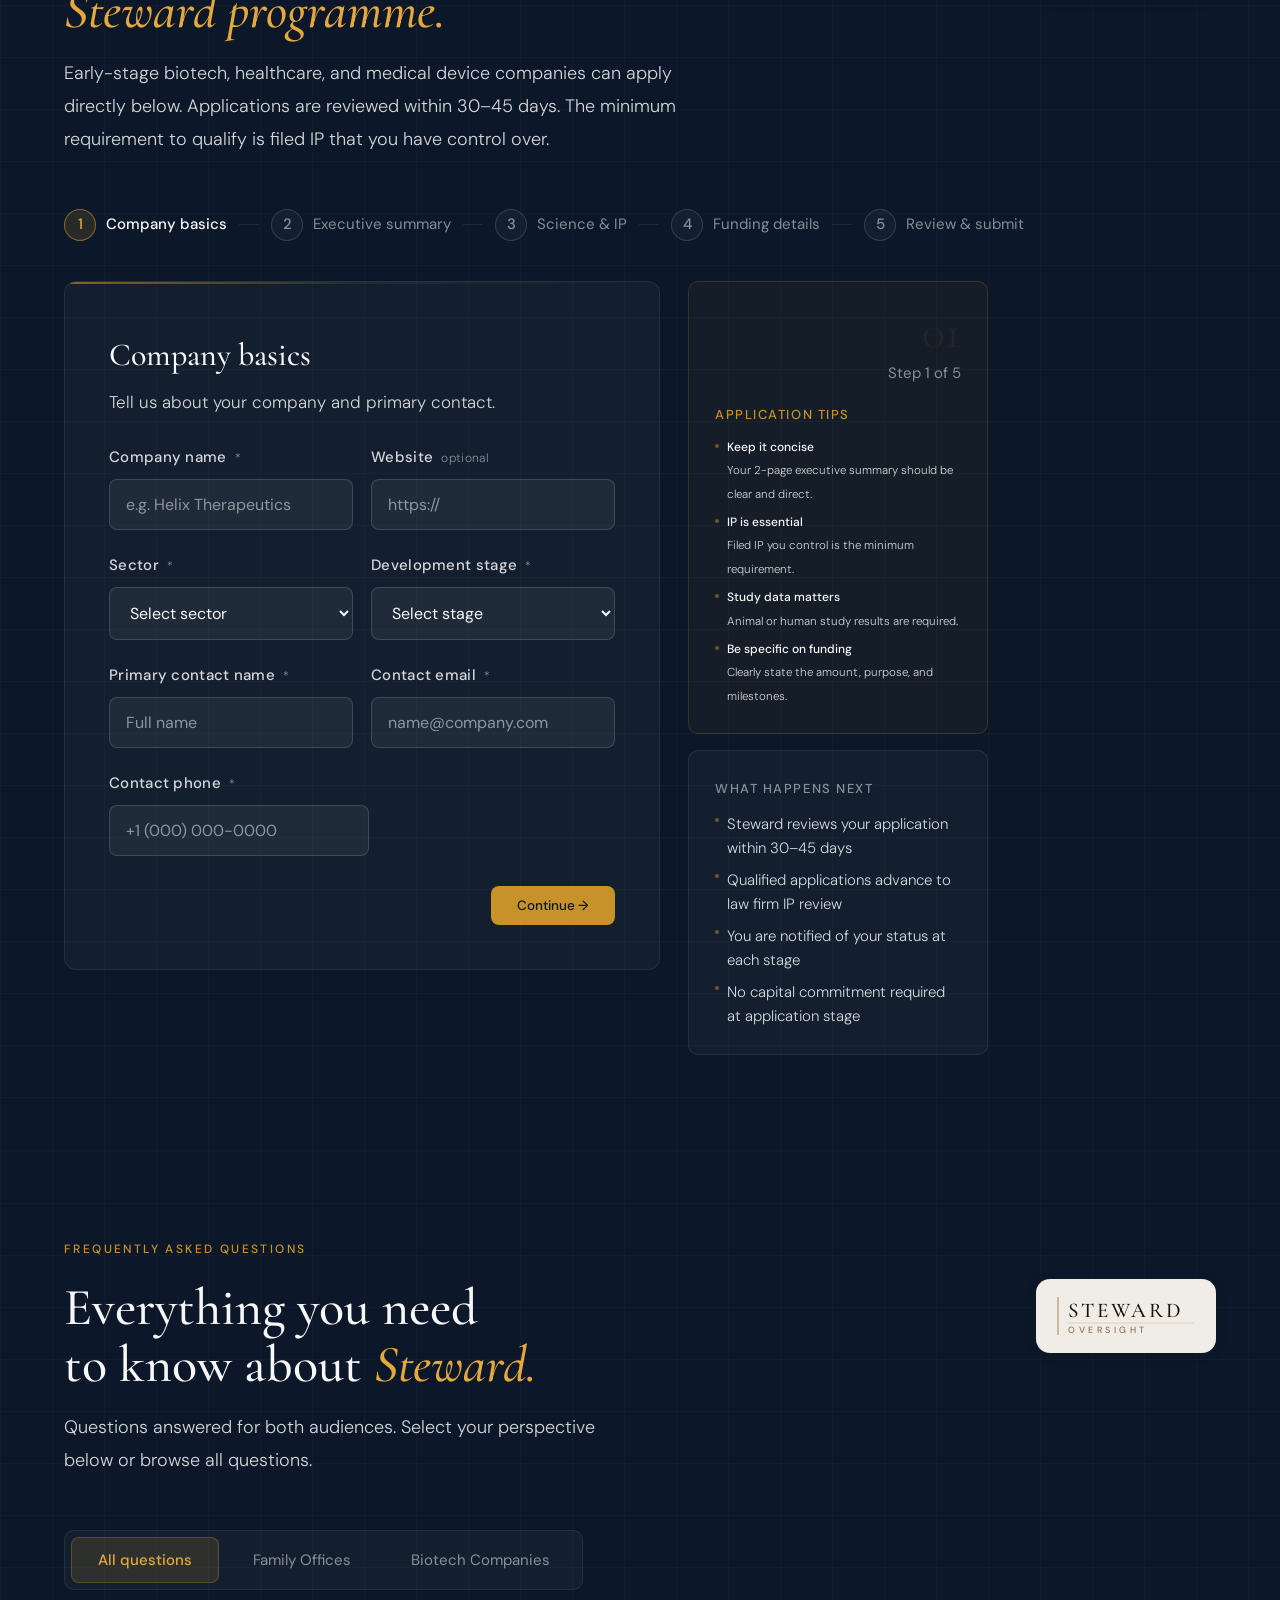
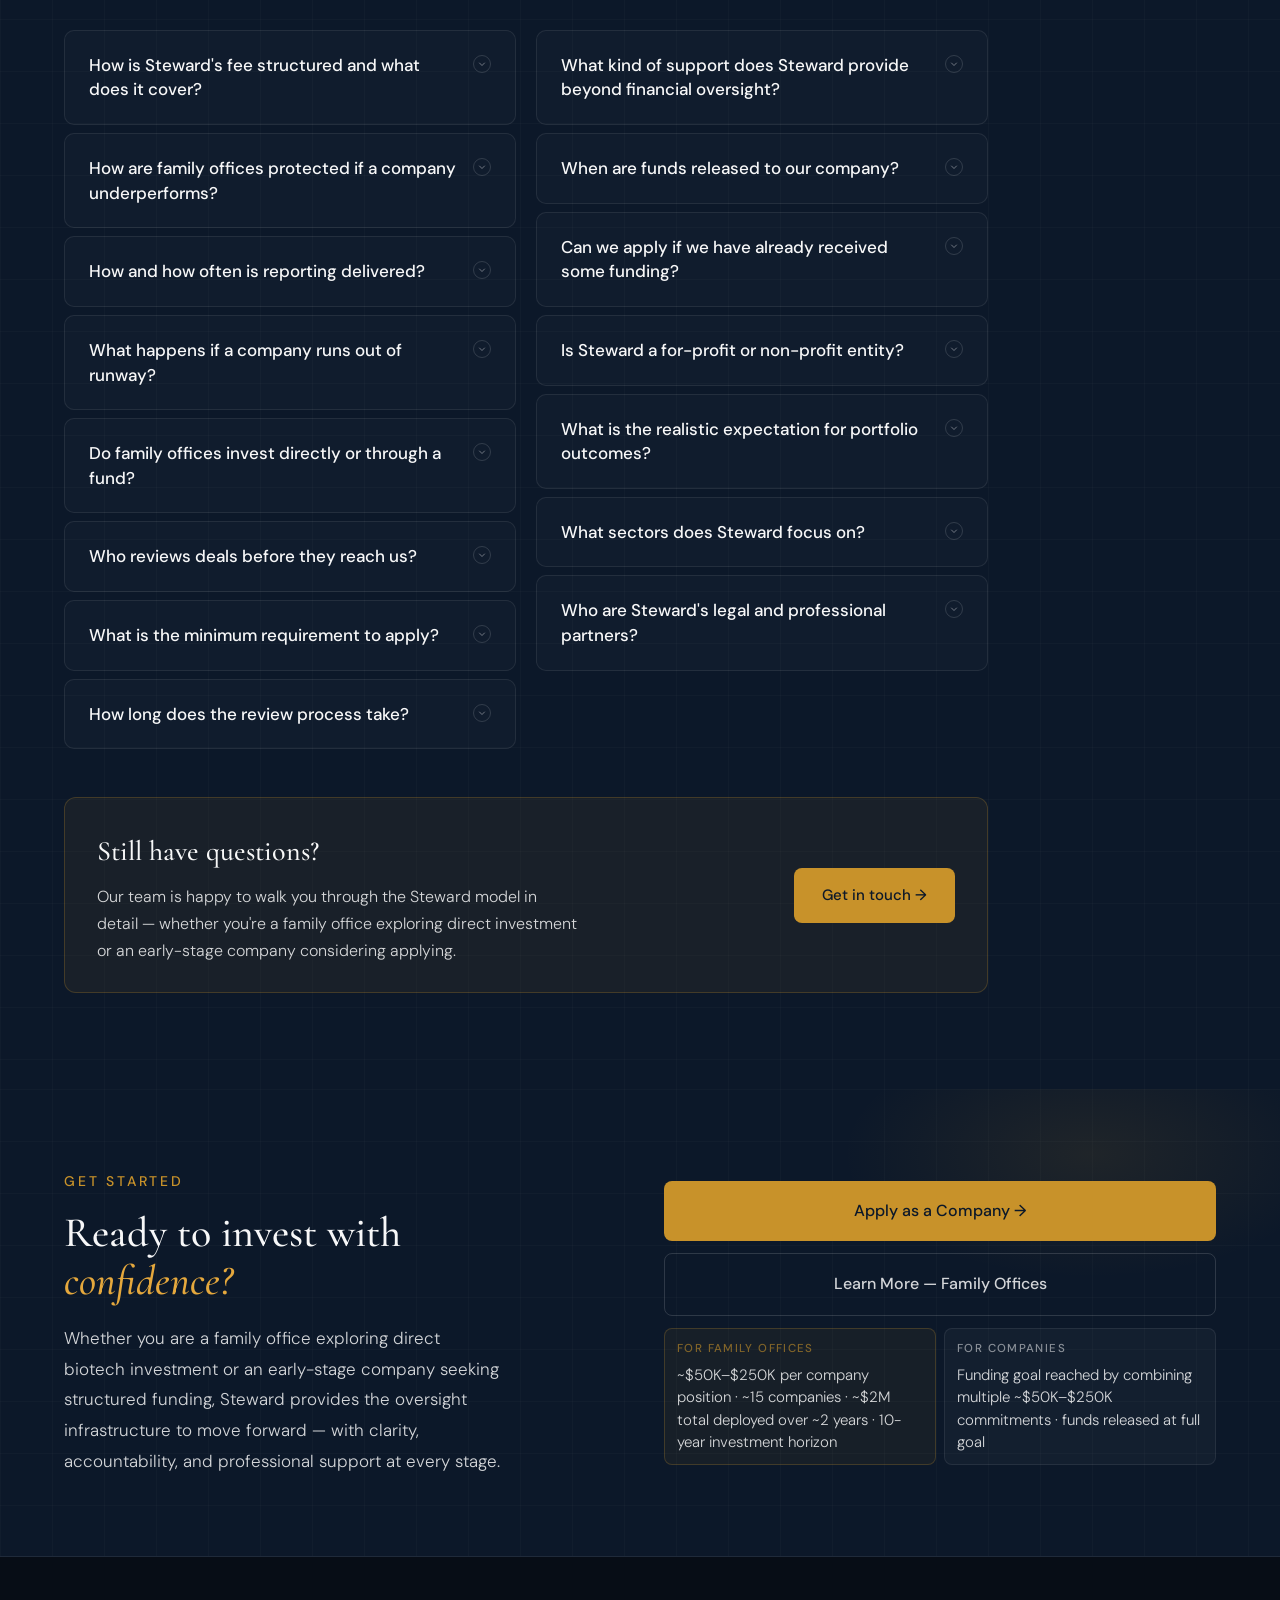
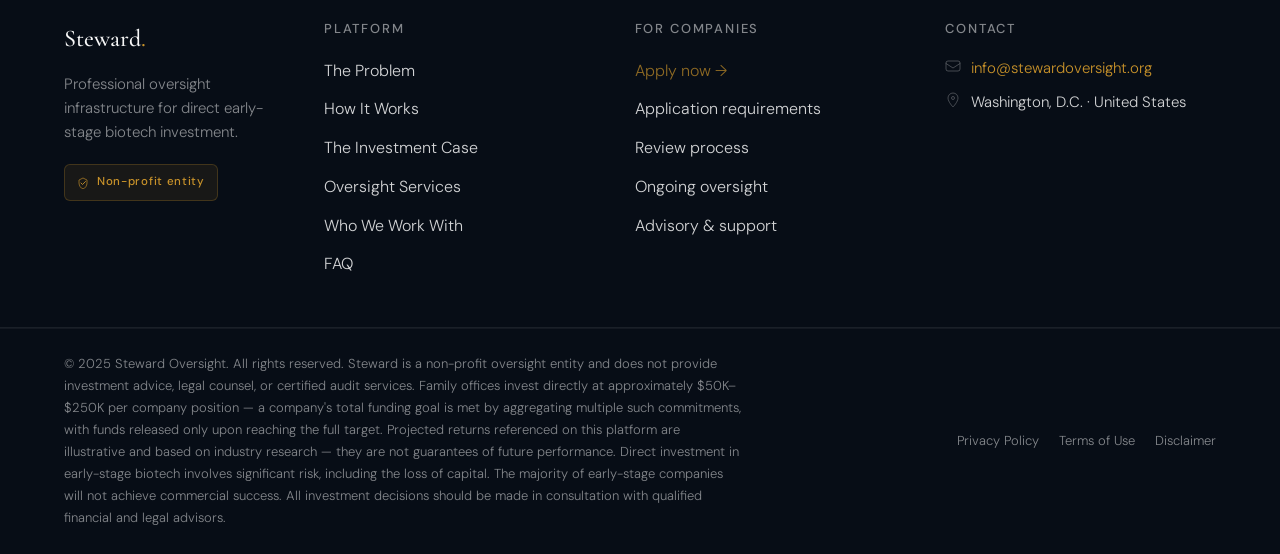
==== commit 6040c355: "Update hero section with new investment description Replaced the hero sub-description with a new two" ====
--- a/index.html
+++ b/index.html
@@ -279,9 +279,92 @@
       <h1 class="hero-headline">
         Professional oversight<br>for <em>direct</em> biotech<br>investment.
       </h1>
-      <p class="hero-sub">
-        A structured oversight entity giving family offices the confidence to invest directly in early-stage biotech, healthcare, and medical device companies — with consolidated reporting, financial controls, and escrow management built in.
-      </p>
+     <!--
+  STEWARD — Hero power statement (two-column)
+  ─────────────────────────────────────────────────────────────────
+  Replace your existing hero description paragraph with this block.
+  ─────────────────────────────────────────────────────────────────
+-->
+
+<div style="
+  display: flex;
+  gap: 48px;
+  align-items: flex-start;
+  margin-top: 24px;
+">
+
+  <!-- LEFT: rewritten description — sets up the opportunity, then Steward as the enabler -->
+  <p style="
+    flex: 1 1 0;
+    font-family: 'DM Sans', sans-serif;
+    font-size: 15px;
+    font-weight: 300;
+    line-height: 1.75;
+    color: rgba(232,223,208,0.75);
+    margin: 0;
+  ">Early-stage biotech has historically delivered some of the strongest returns
+  in private markets — yet most family offices have never been able to invest
+  directly. Steward is the oversight layer that was missing — giving family offices
+  everything they need to invest directly in early-stage biotech, healthcare, and
+  medical device companies with full accountability built in.</p>
+
+  <!-- RIGHT: stat that proves the opportunity is worth unlocking -->
+  <div style="
+    flex: 0 0 220px;
+    border-left: 1.5px solid rgba(201,137,58,0.35);
+    padding-left: 24px;
+    display: flex;
+    flex-direction: column;
+    gap: 10px;
+  ">
+
+    <!-- Number -->
+    <div style="
+      font-family: 'Cormorant Garamond', serif;
+      font-size: 48px;
+      font-weight: 300;
+      line-height: 1;
+      color: #c9893a;
+      letter-spacing: -1px;
+    ">25–39<span style="font-size:26px; letter-spacing:0;">%</span></div>
+
+    <!-- Label — directly tied to "why Steward exists" -->
+    <div style="
+      font-family: 'DM Sans', sans-serif;
+      font-size: 12px;
+      font-weight: 400;
+      color: #e8dfd0;
+      line-height: 1.6;
+    ">estimated annual IRR from expertly managed early-stage biotech funds —
+    the opportunity Steward was built to unlock for direct investors</div>
+
+    <!-- Source -->
+    <a href="https://www.goingpublic.de/life-sciences/the-advantage-of-early-stage-biotech-investing/"
+       target="_blank" rel="noopener" style="
+      font-family: 'DM Sans', sans-serif;
+      font-size: 9.5px;
+      font-weight: 400;
+      letter-spacing: 0.12em;
+      text-transform: uppercase;
+      color: rgba(201,137,58,0.55);
+      text-decoration: none;
+      border-bottom: 1px solid rgba(201,137,58,0.2);
+      padding-bottom: 2px;
+      width: fit-content;
+    ">GoingPublic.de · Bioscience Valuation ↗</a>
+
+    <!-- Small print -->
+    <div style="
+      font-family: 'DM Sans', sans-serif;
+      font-size: 9.5px;
+      color: rgba(232,223,208,0.3);
+      line-height: 1.5;
+    ">10-year horizon · 91 funds · 2013–2022<br>
+    Past performance does not guarantee future results.</div>
+
+  </div>
+
+</div>
 
 <div class="hero-ctas" style="display:flex; flex-direction:column; gap:12px; margin-top:32px;">
   <a href="explainer.html" style="
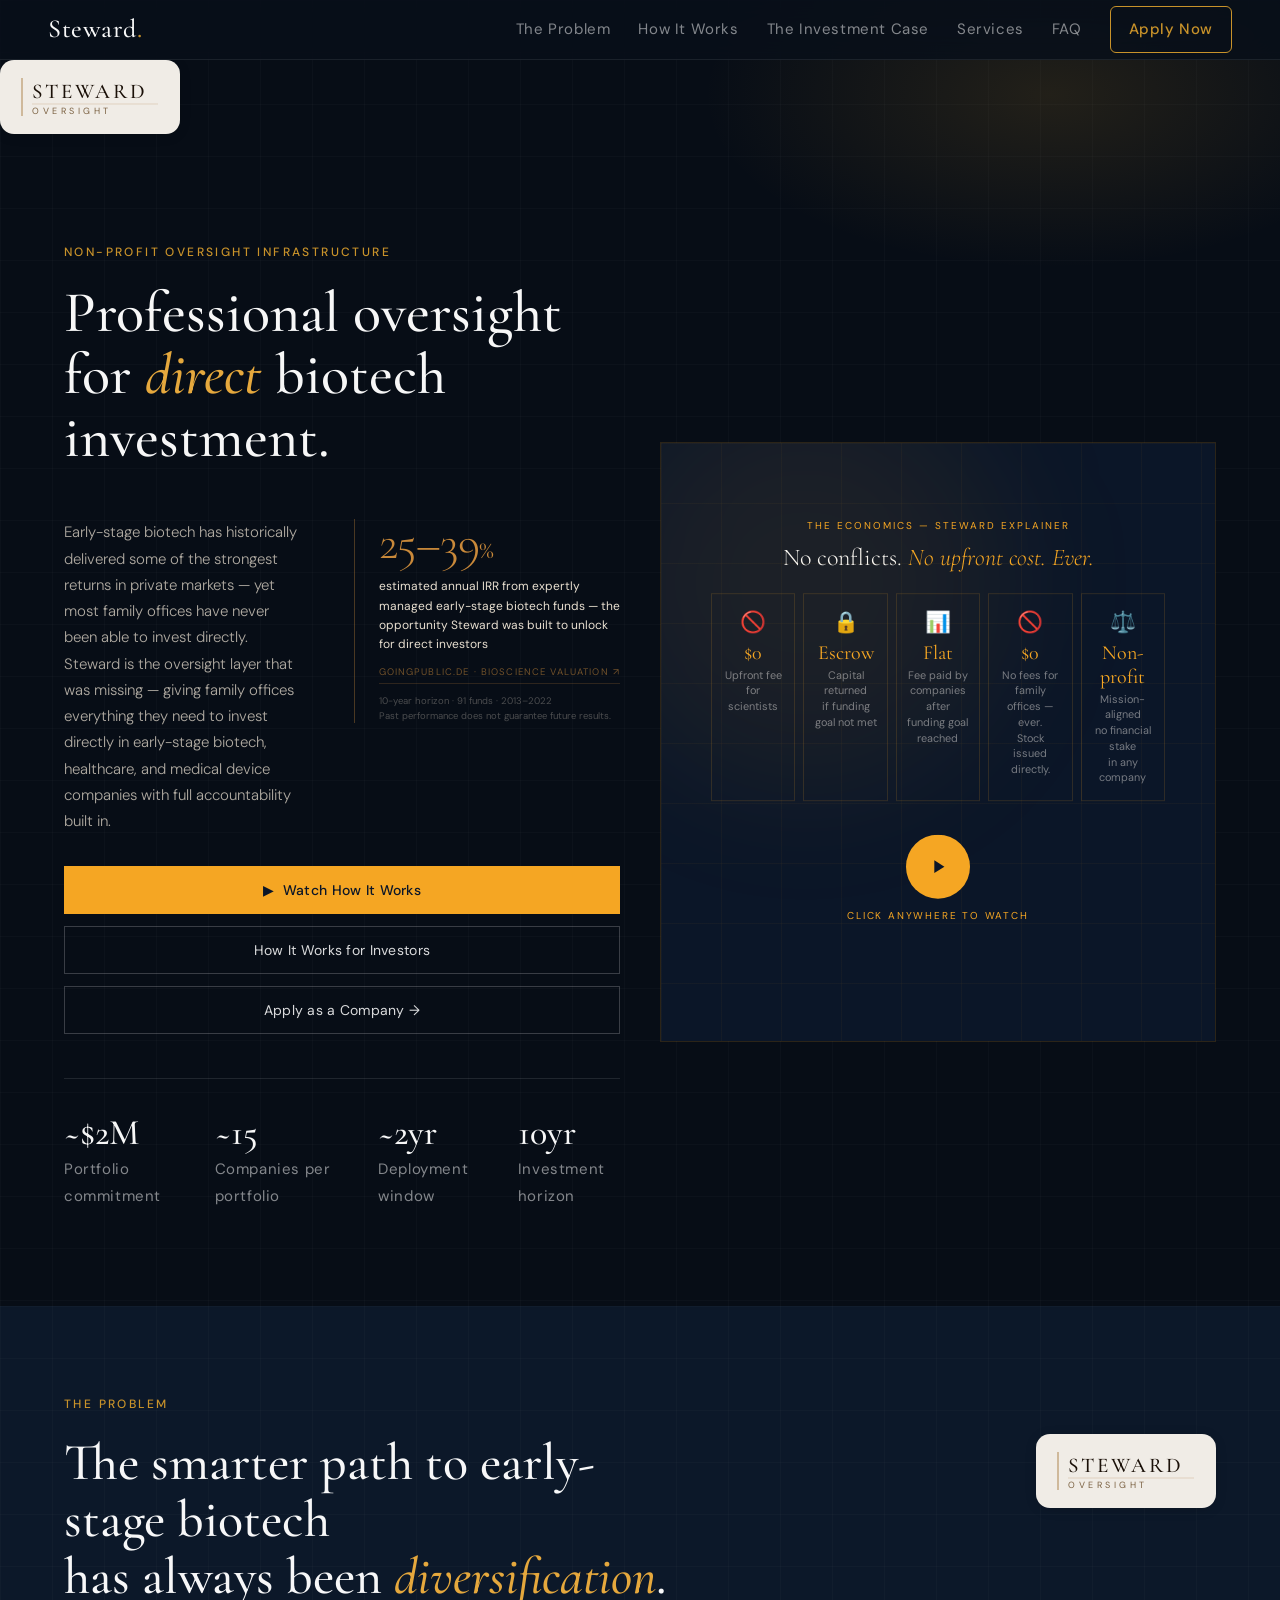
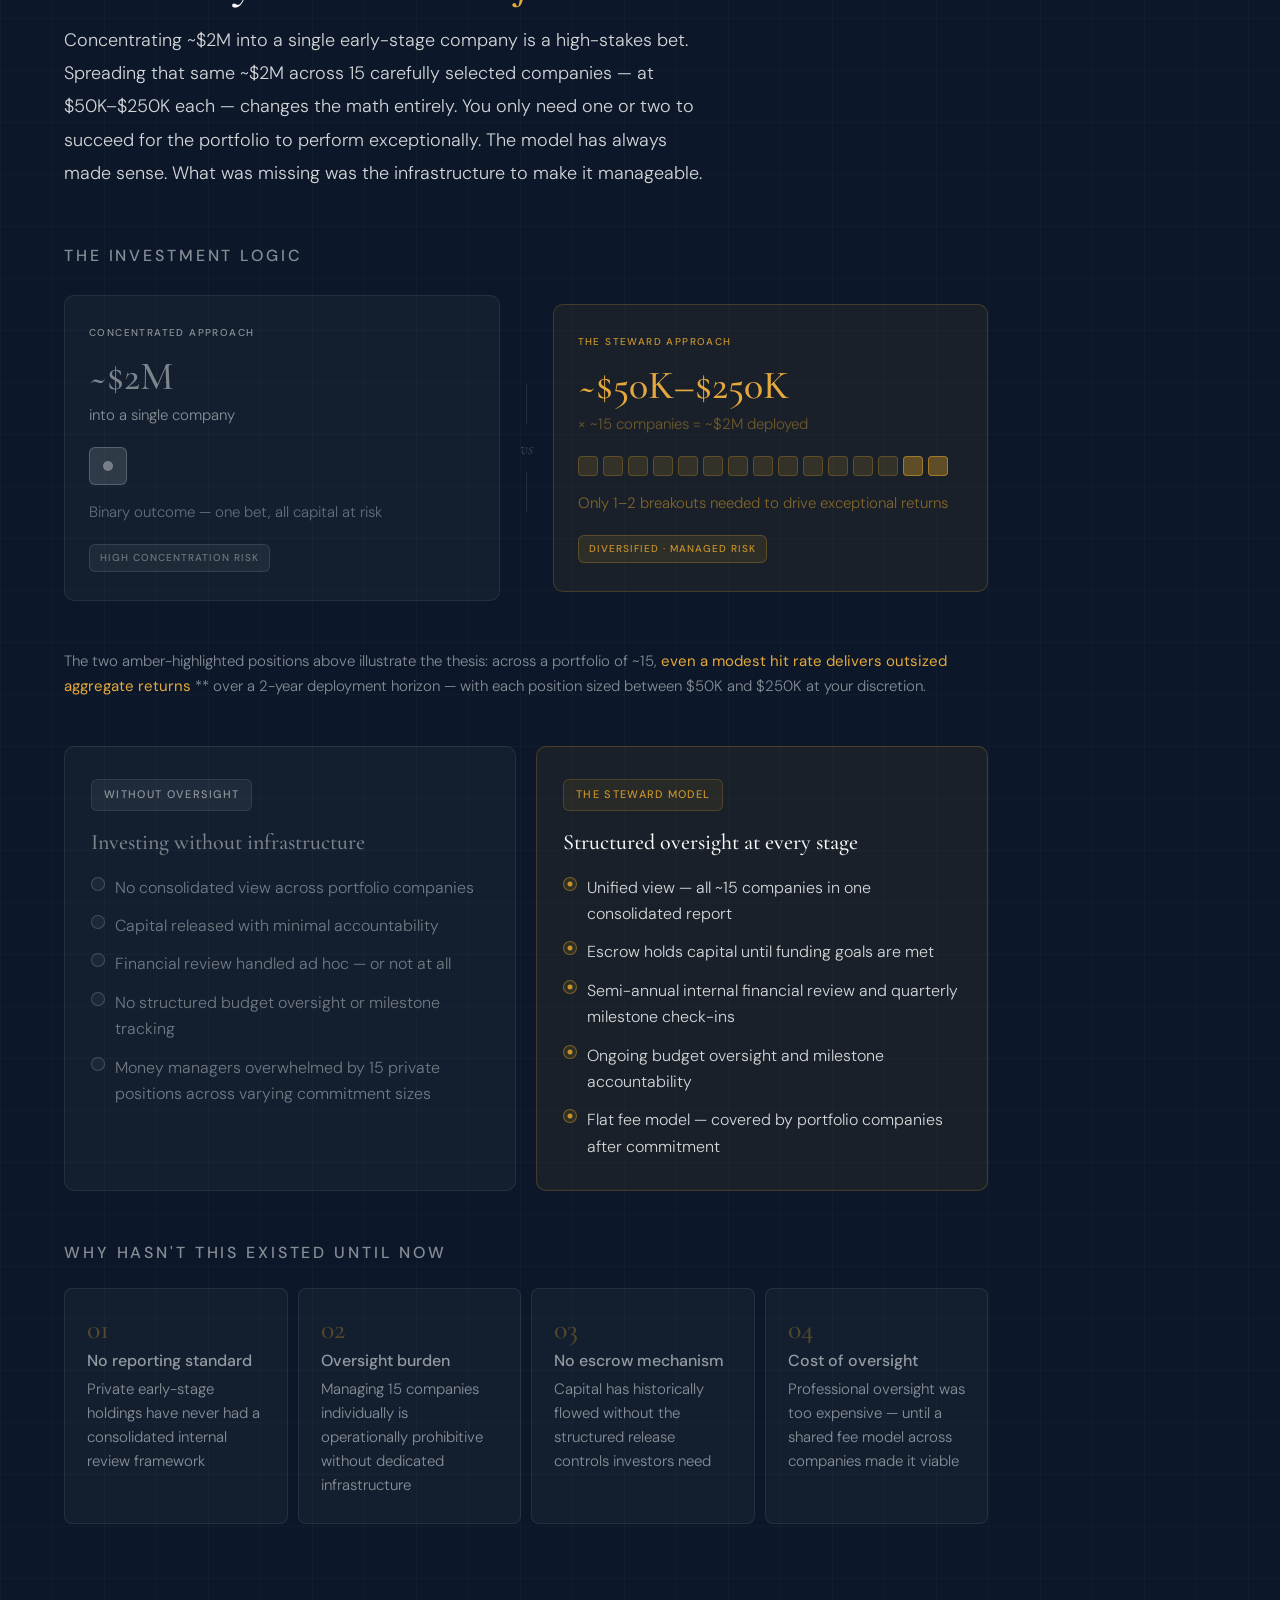
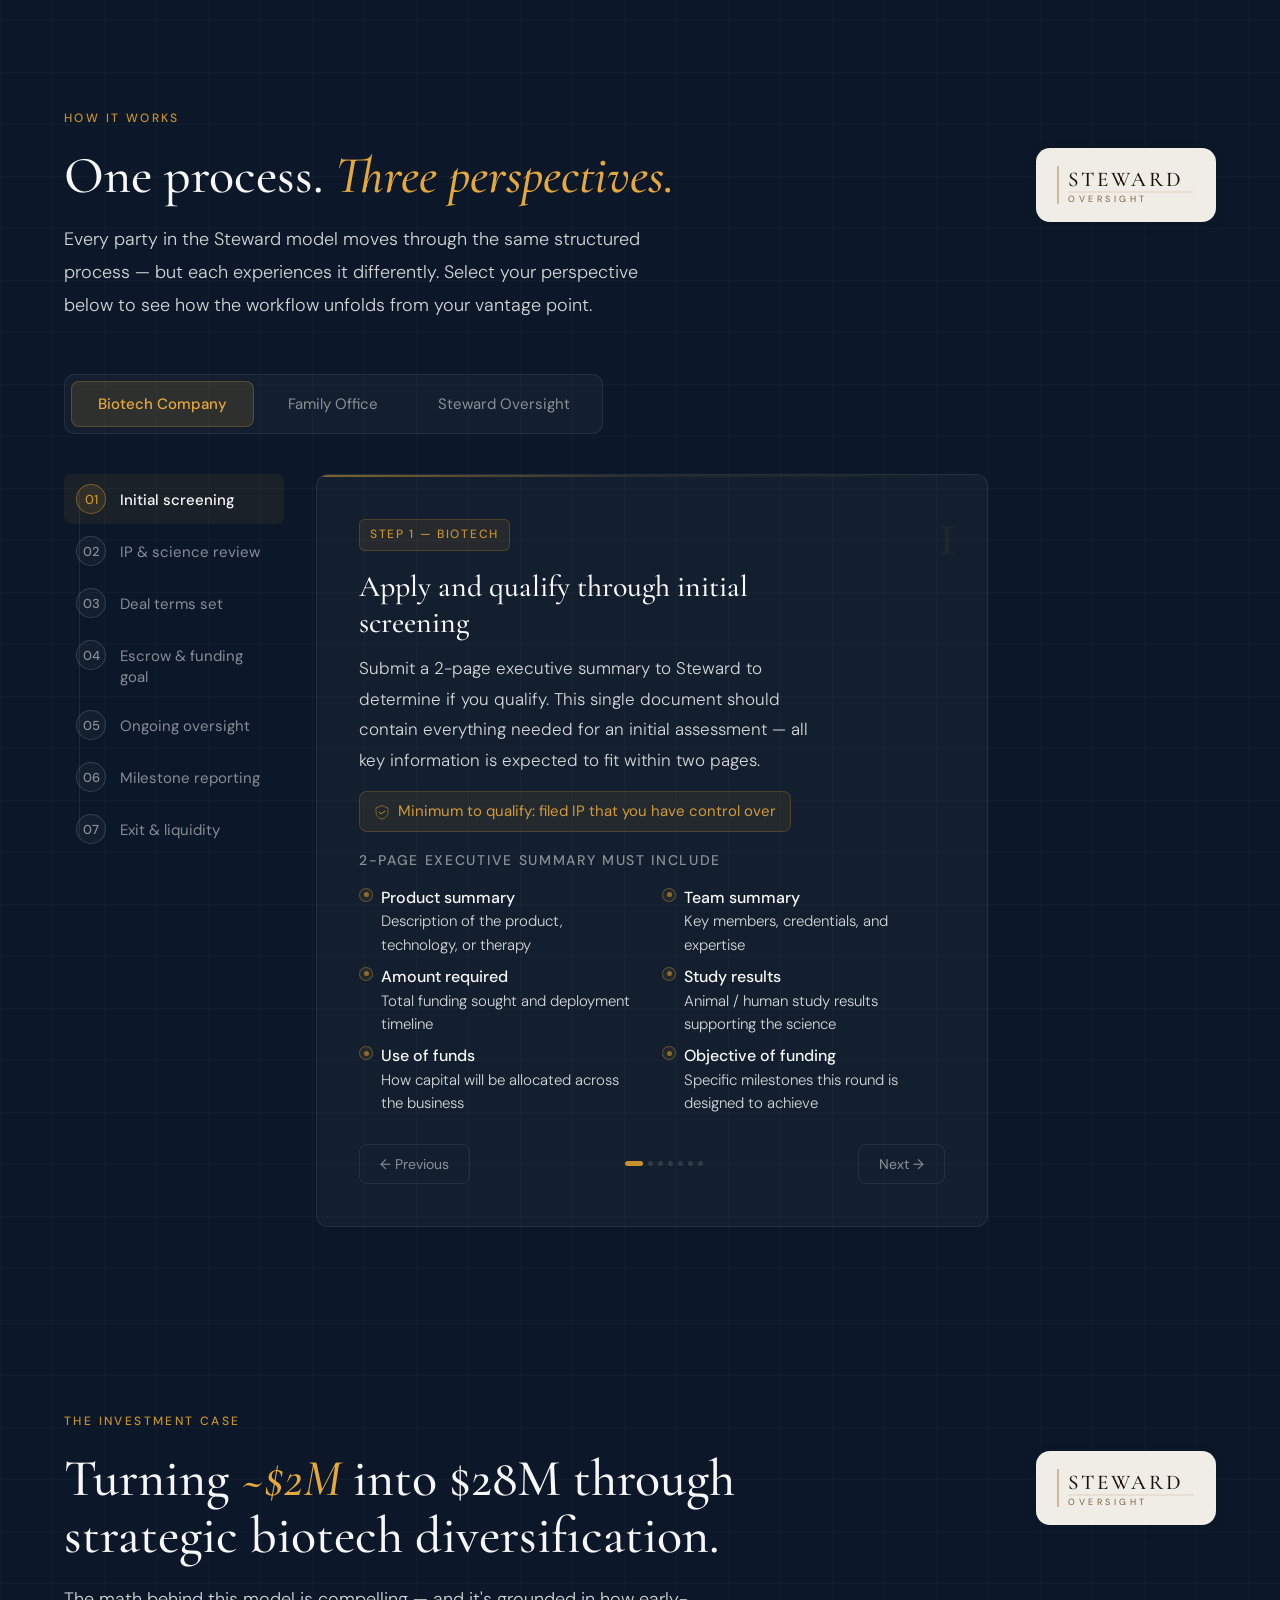
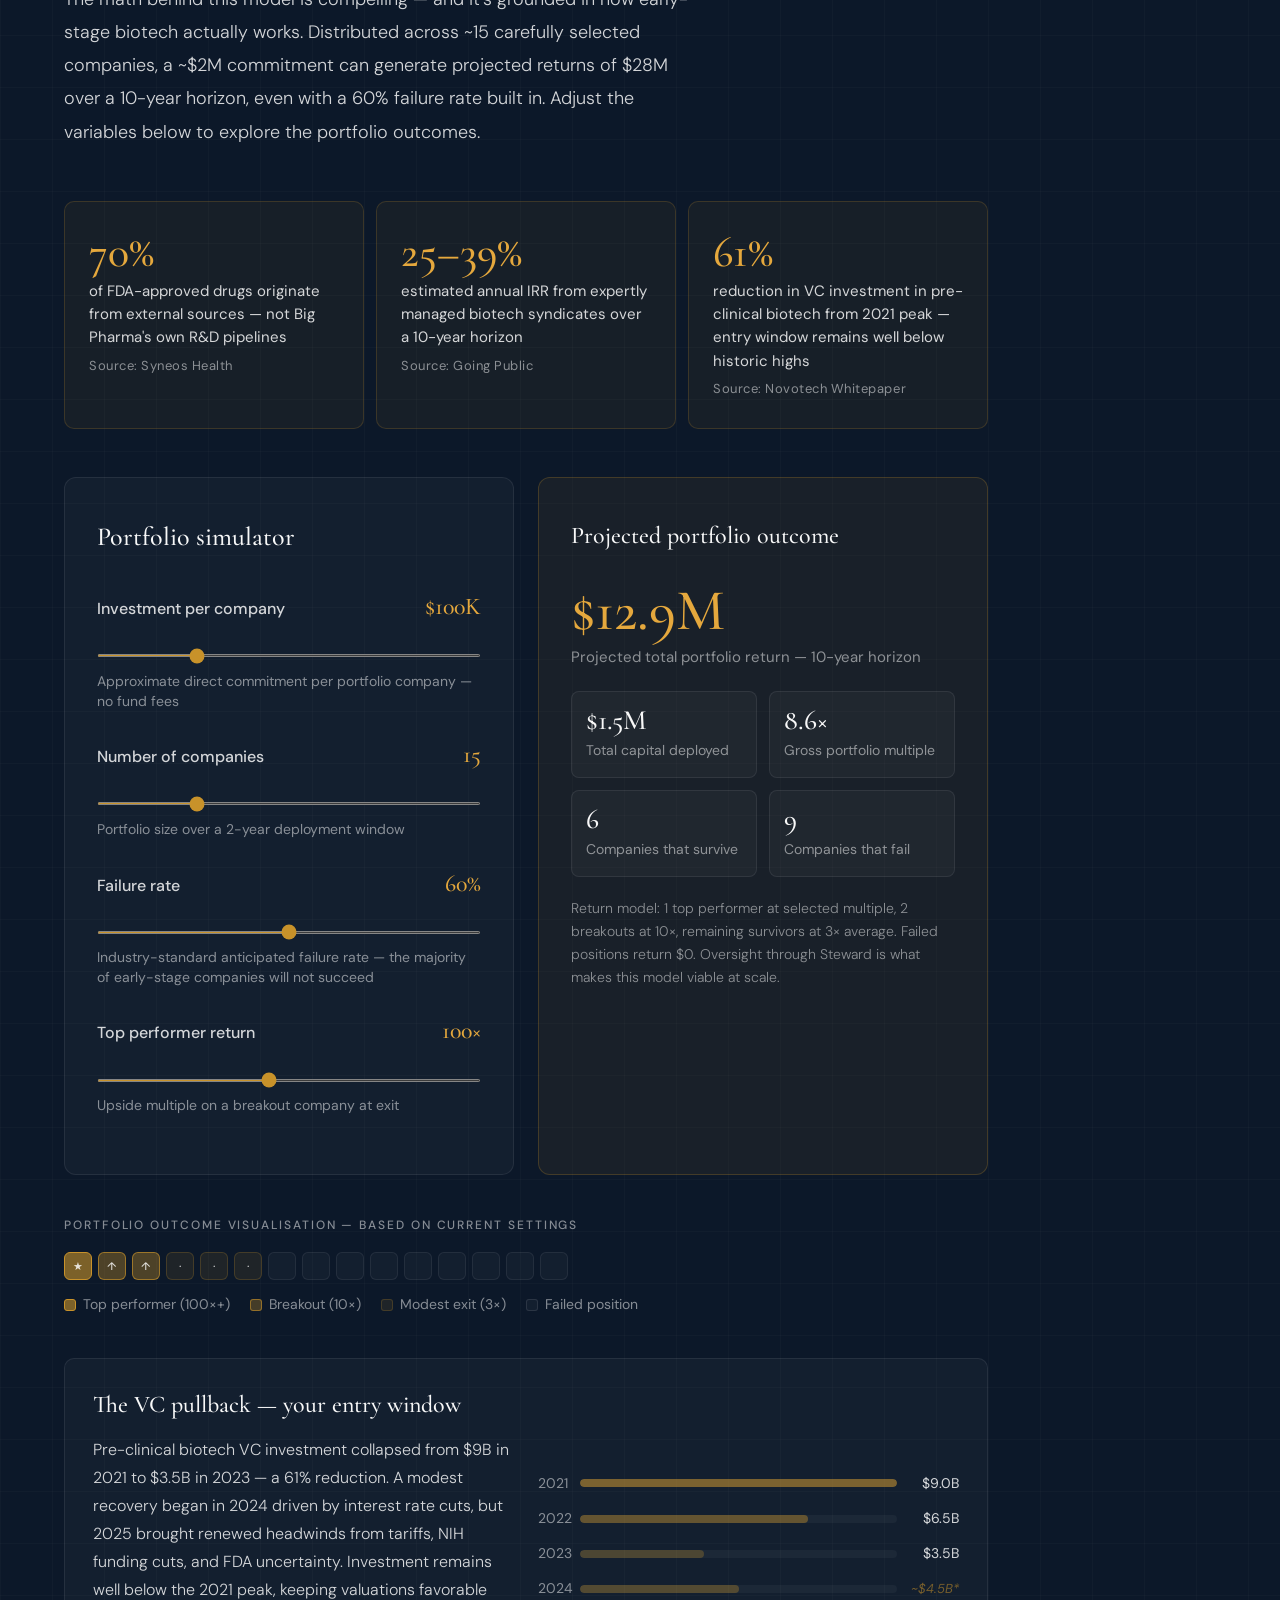
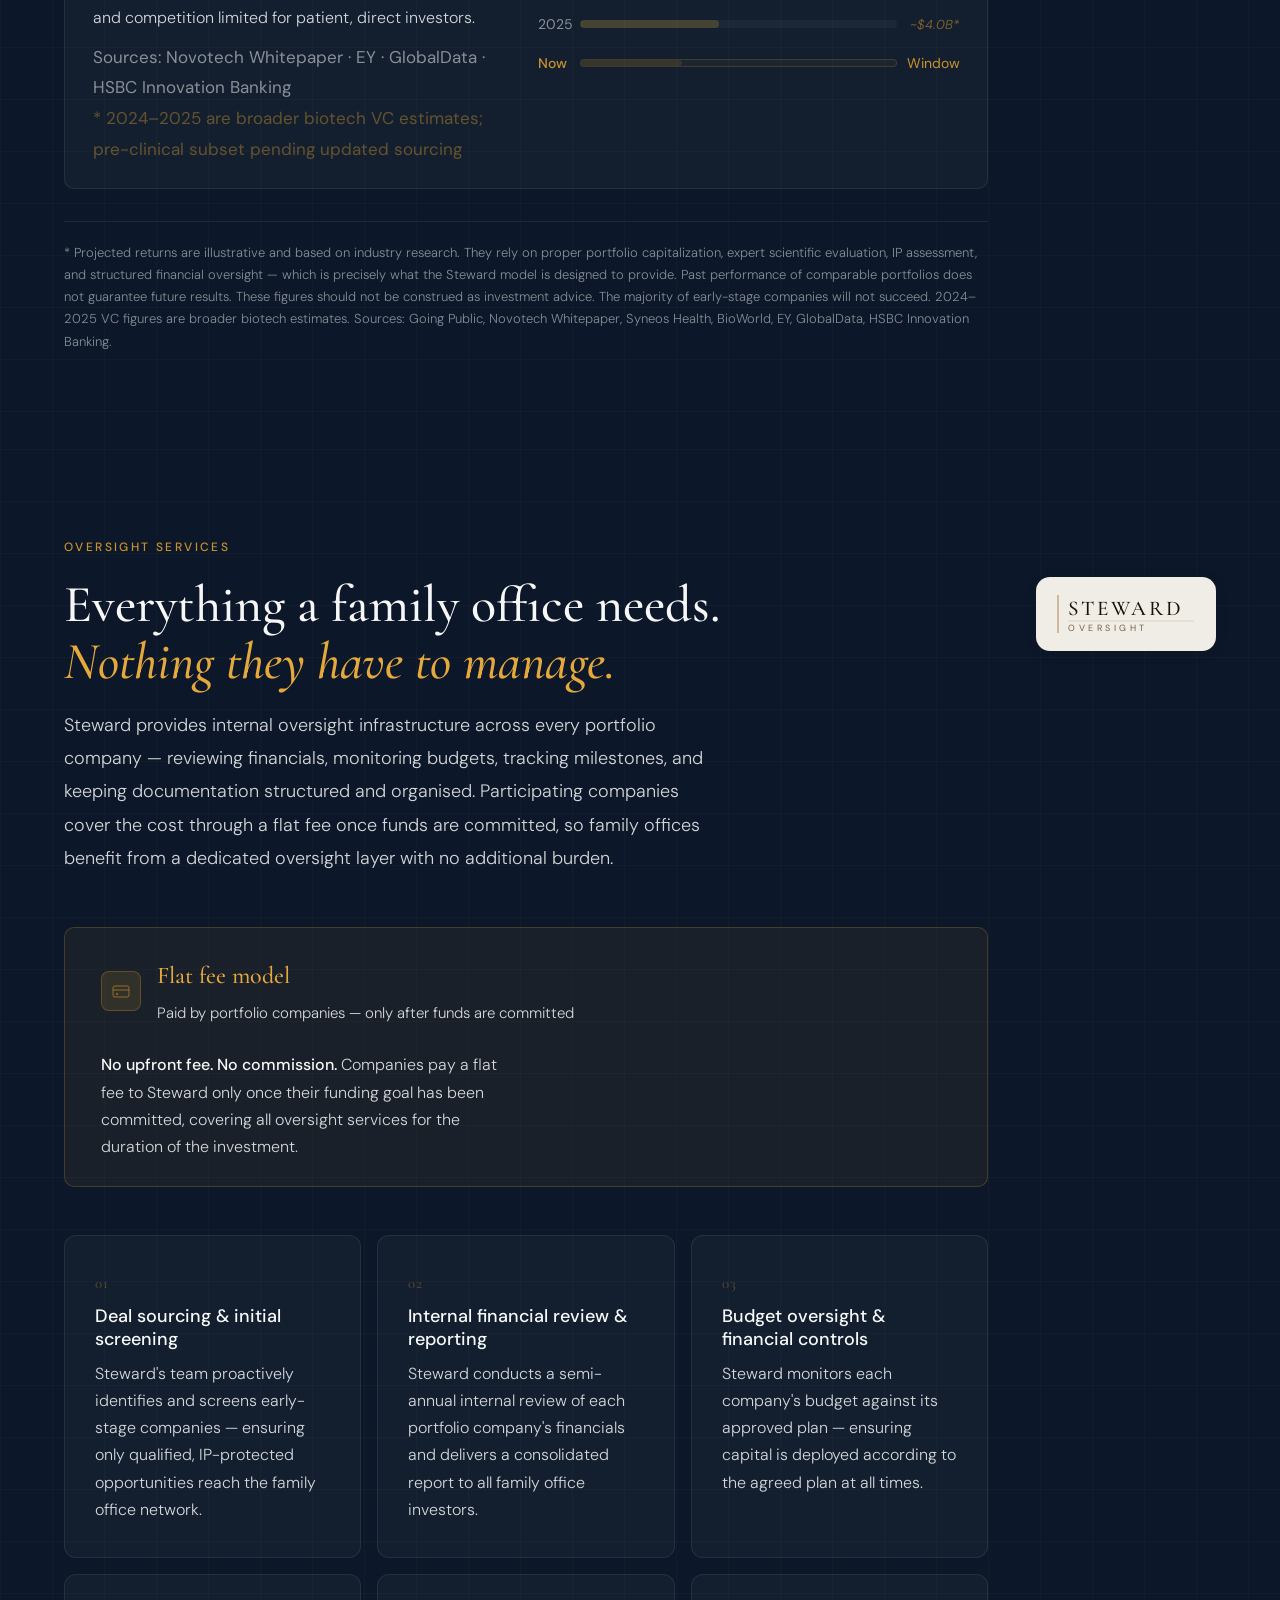
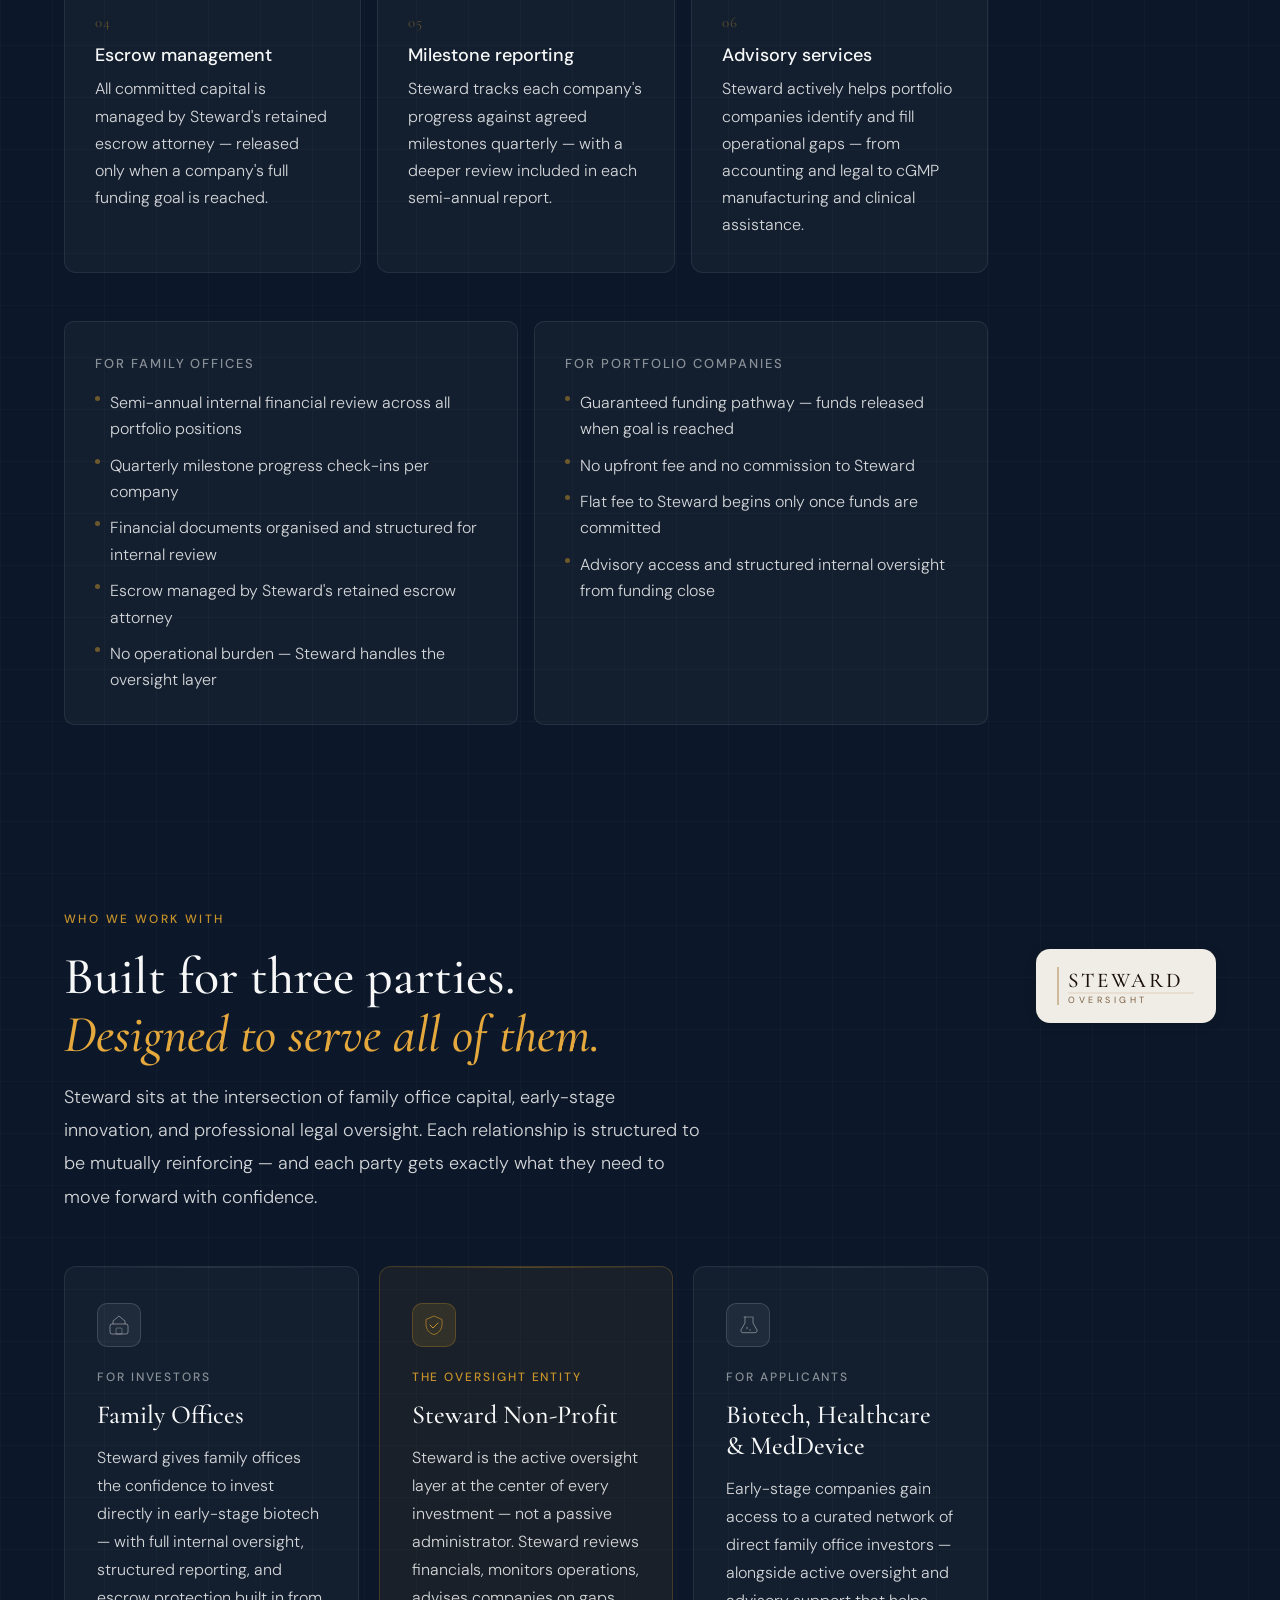
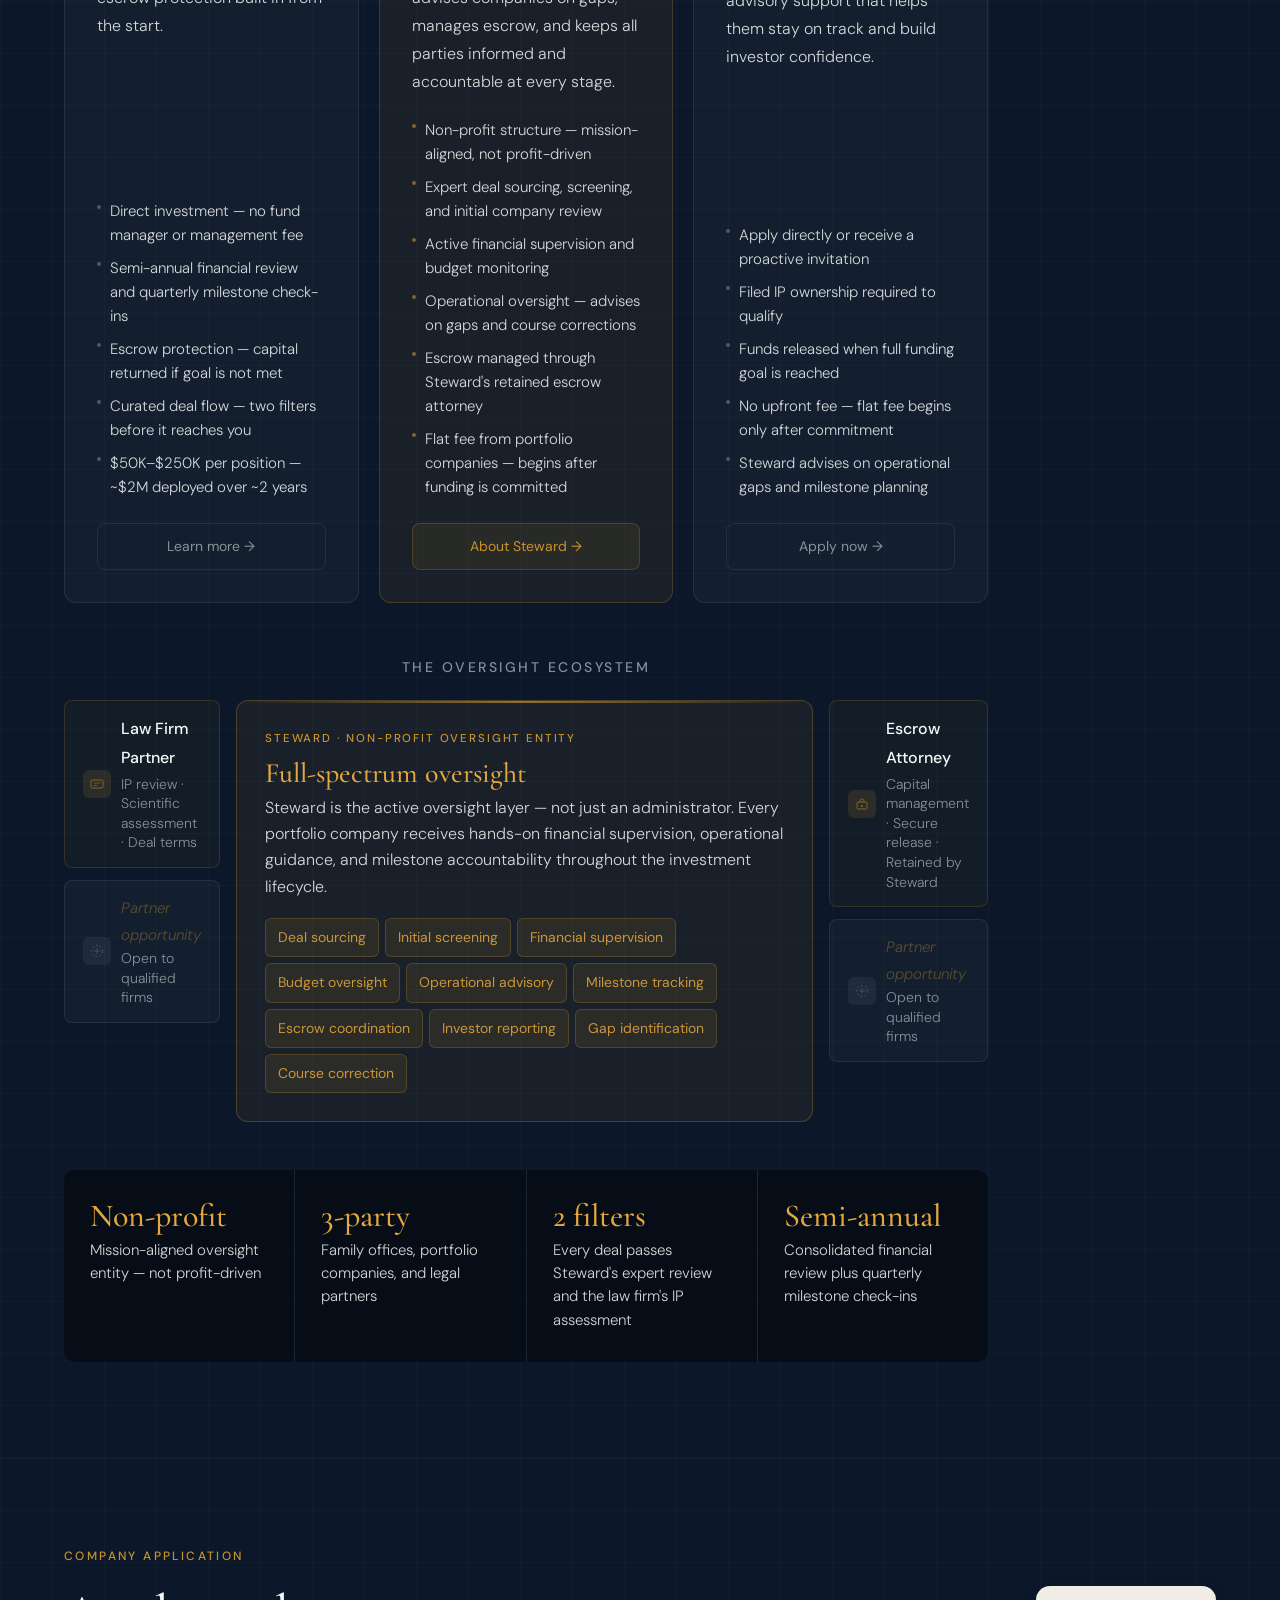
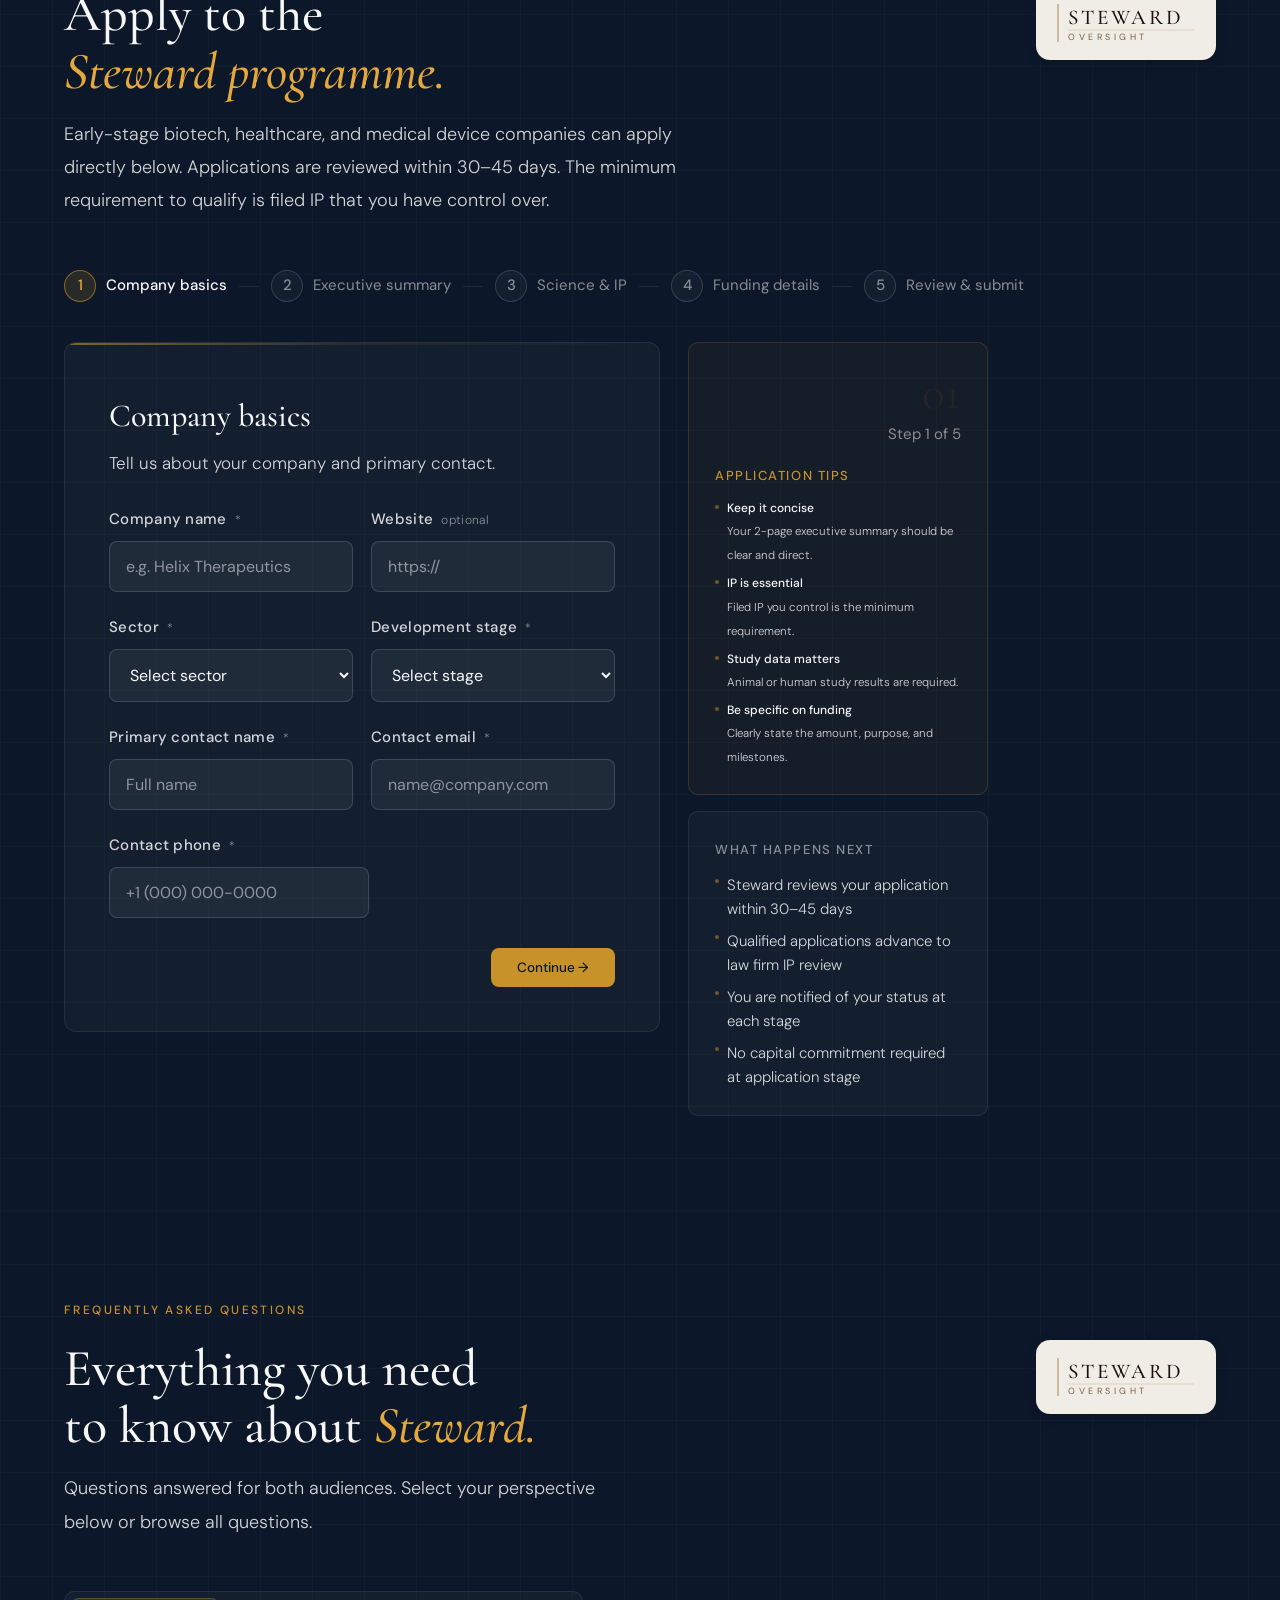
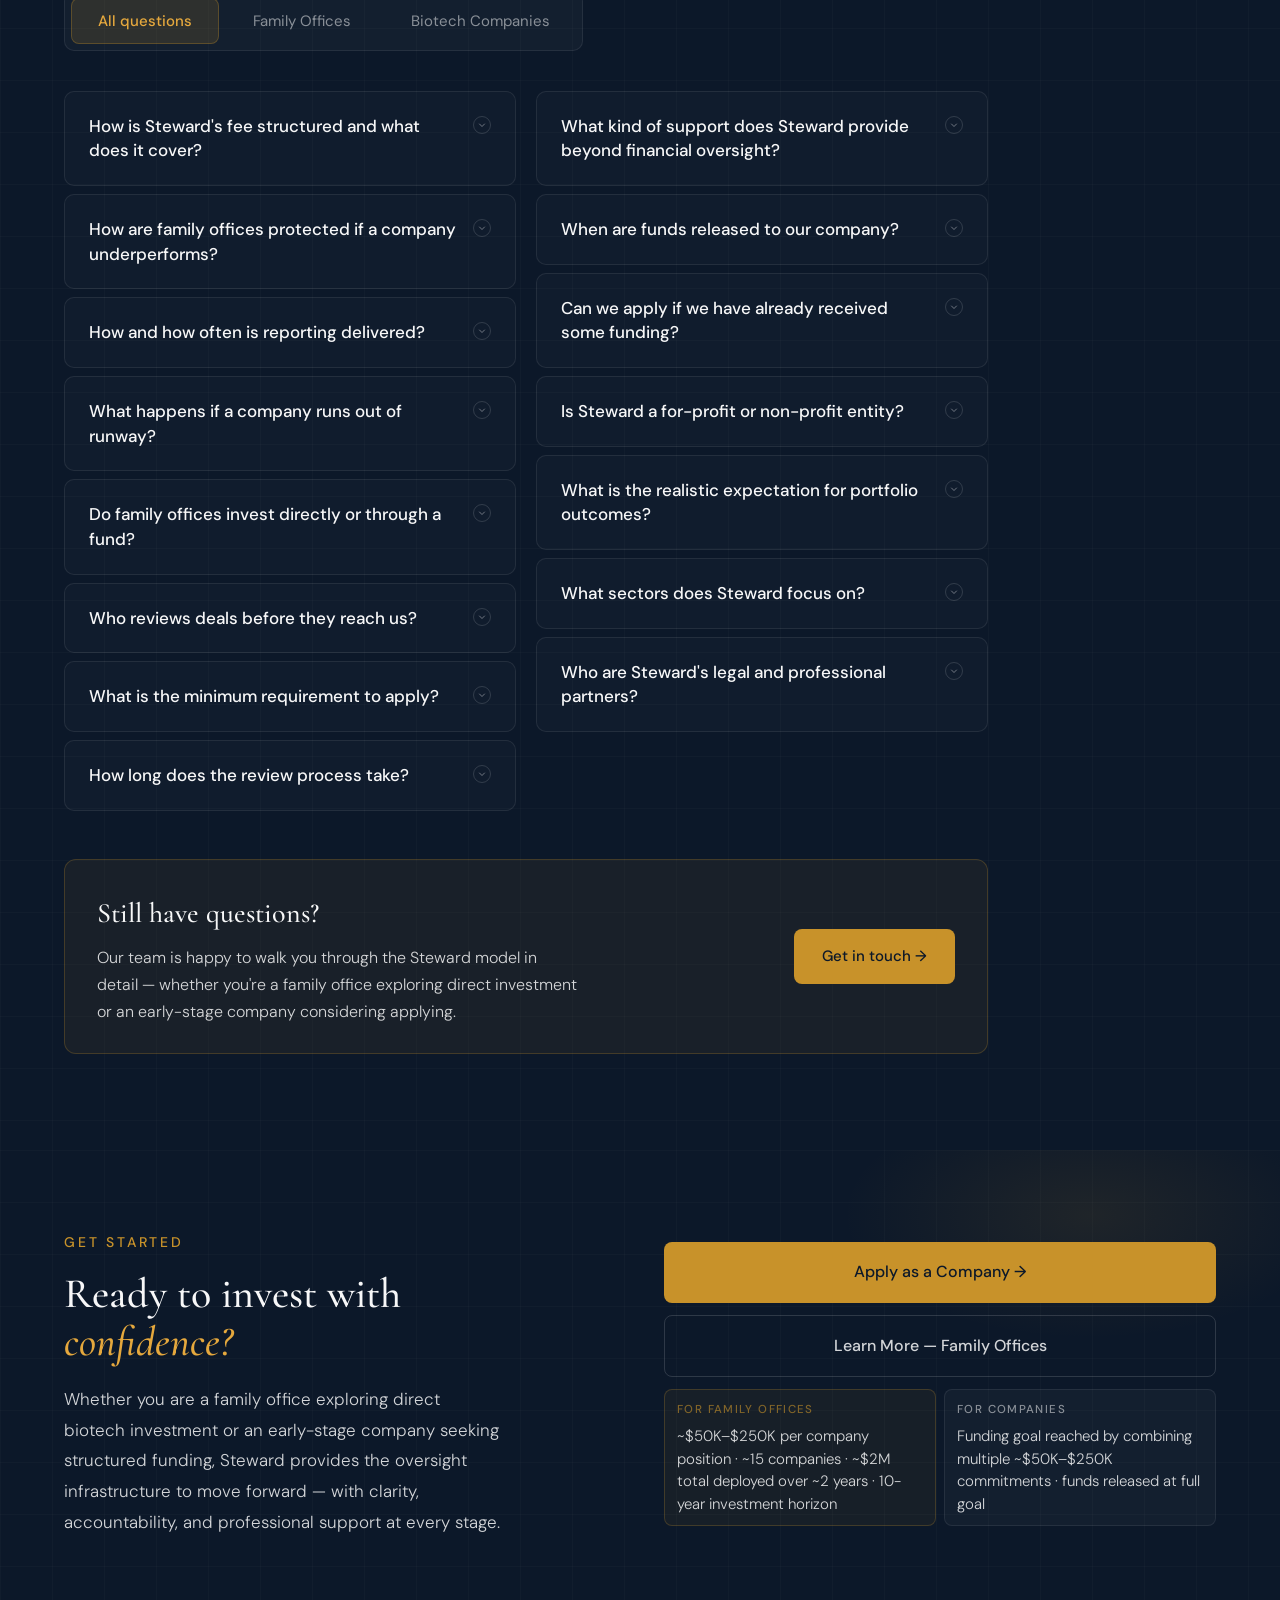
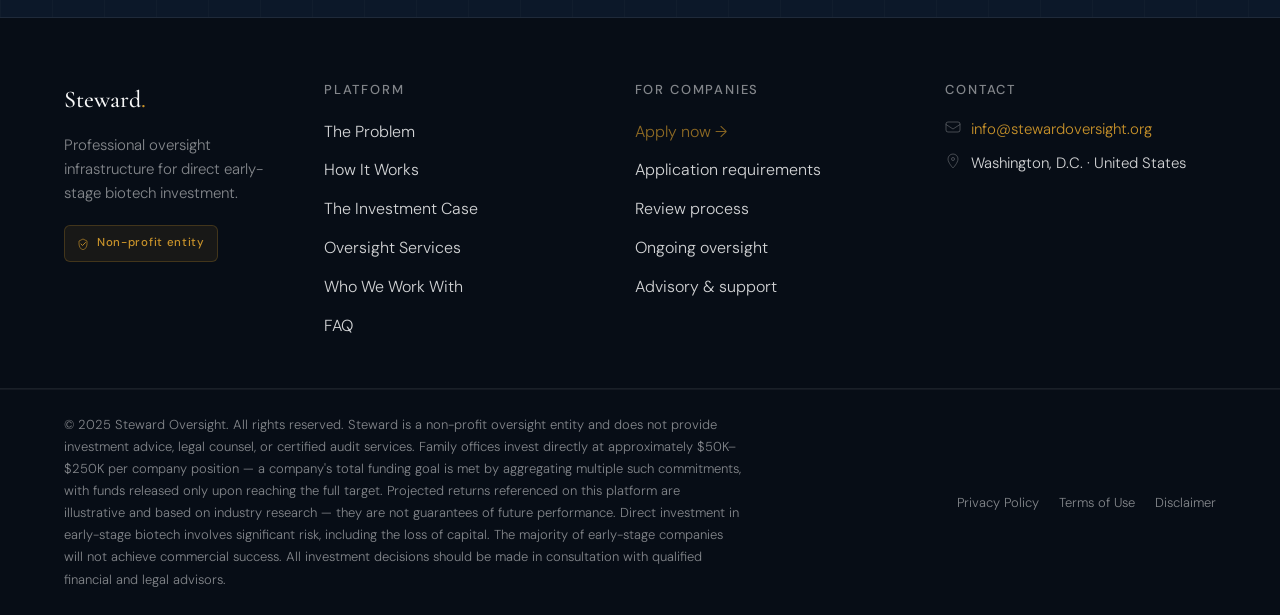
==== commit 92d4c585: "Refactor div styles for layout adjustment" ====
--- a/index.html
+++ b/index.html
@@ -309,9 +309,7 @@
   medical device companies with full accountability built in.</p>
 
   <!-- RIGHT: stat that proves the opportunity is worth unlocking -->
-  <div style="
-    flex: 0 0 220px;
-    border-left: 1.5px solid rgba(201,137,58,0.35);
+  <div style="flex:1 1 0; border-left:1.5px solid rgba(201,137,58,0.35);
     padding-left: 24px;
     display: flex;
     flex-direction: column;
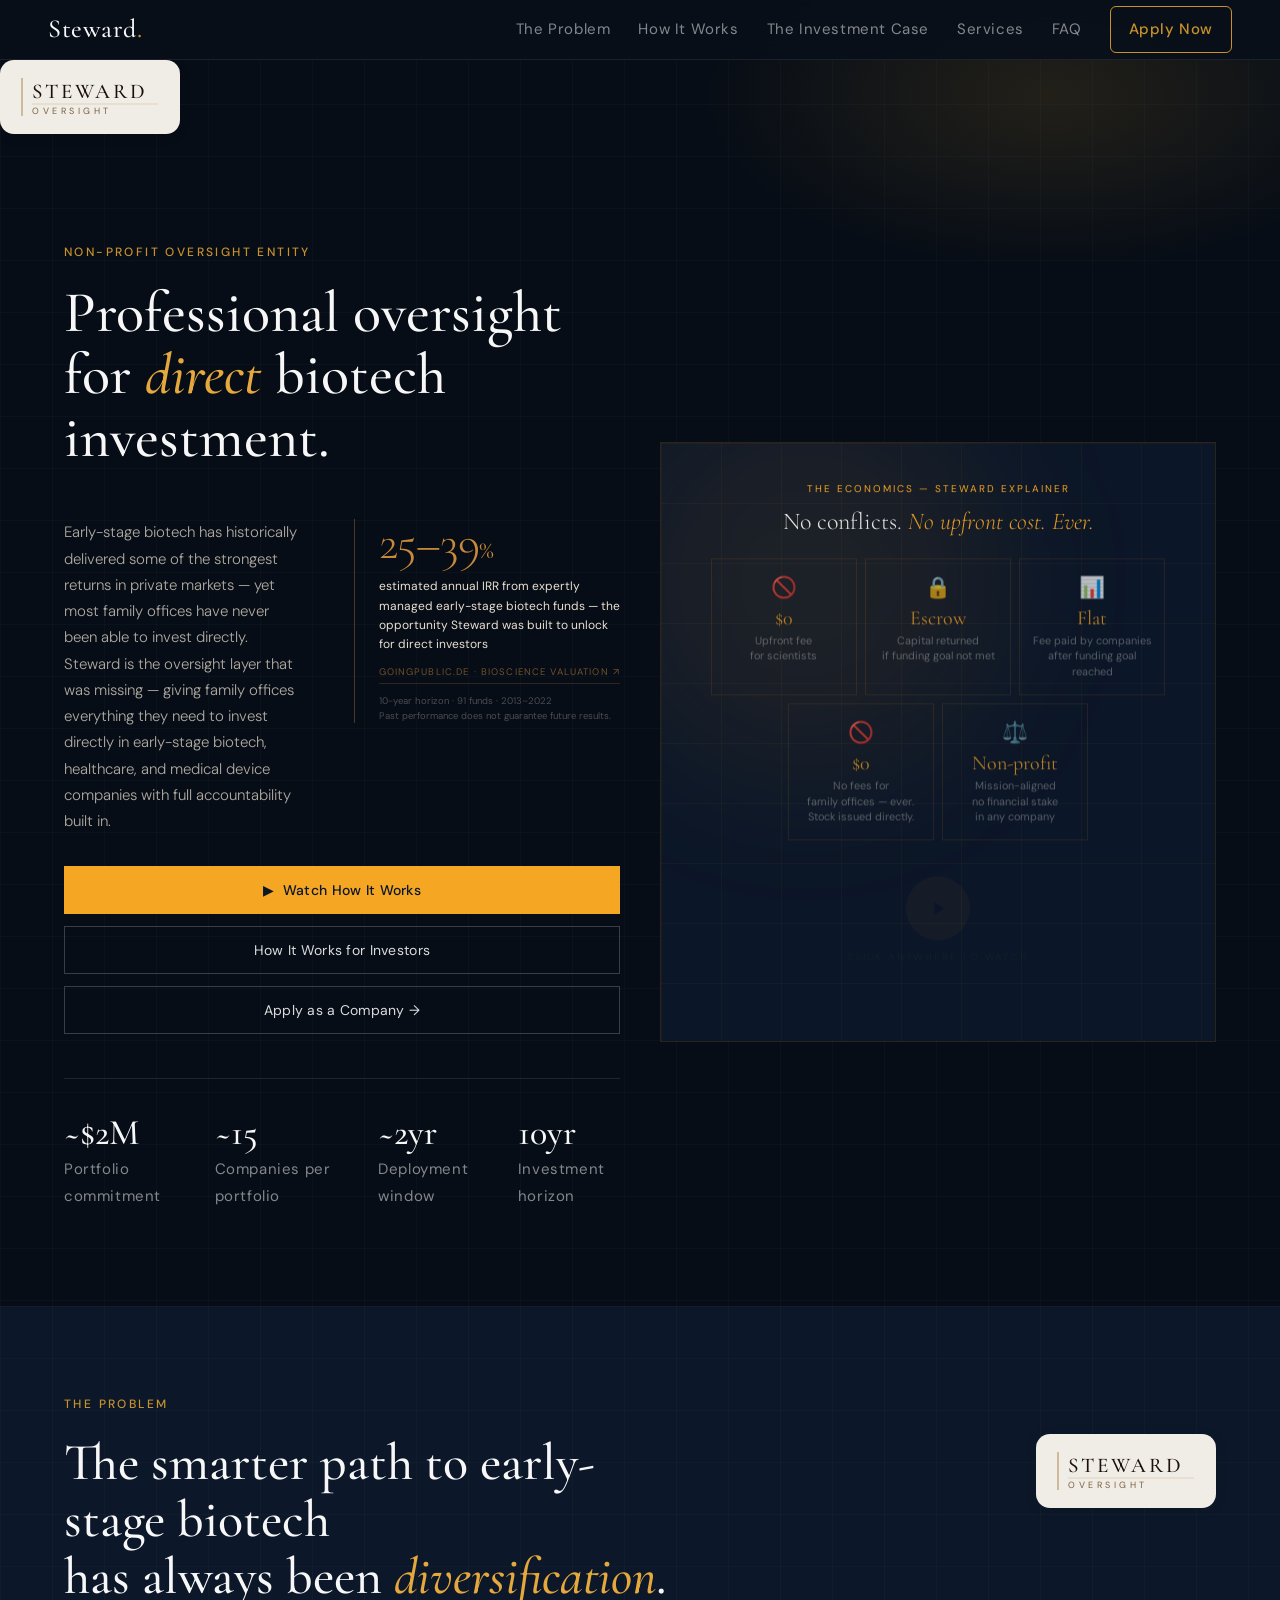
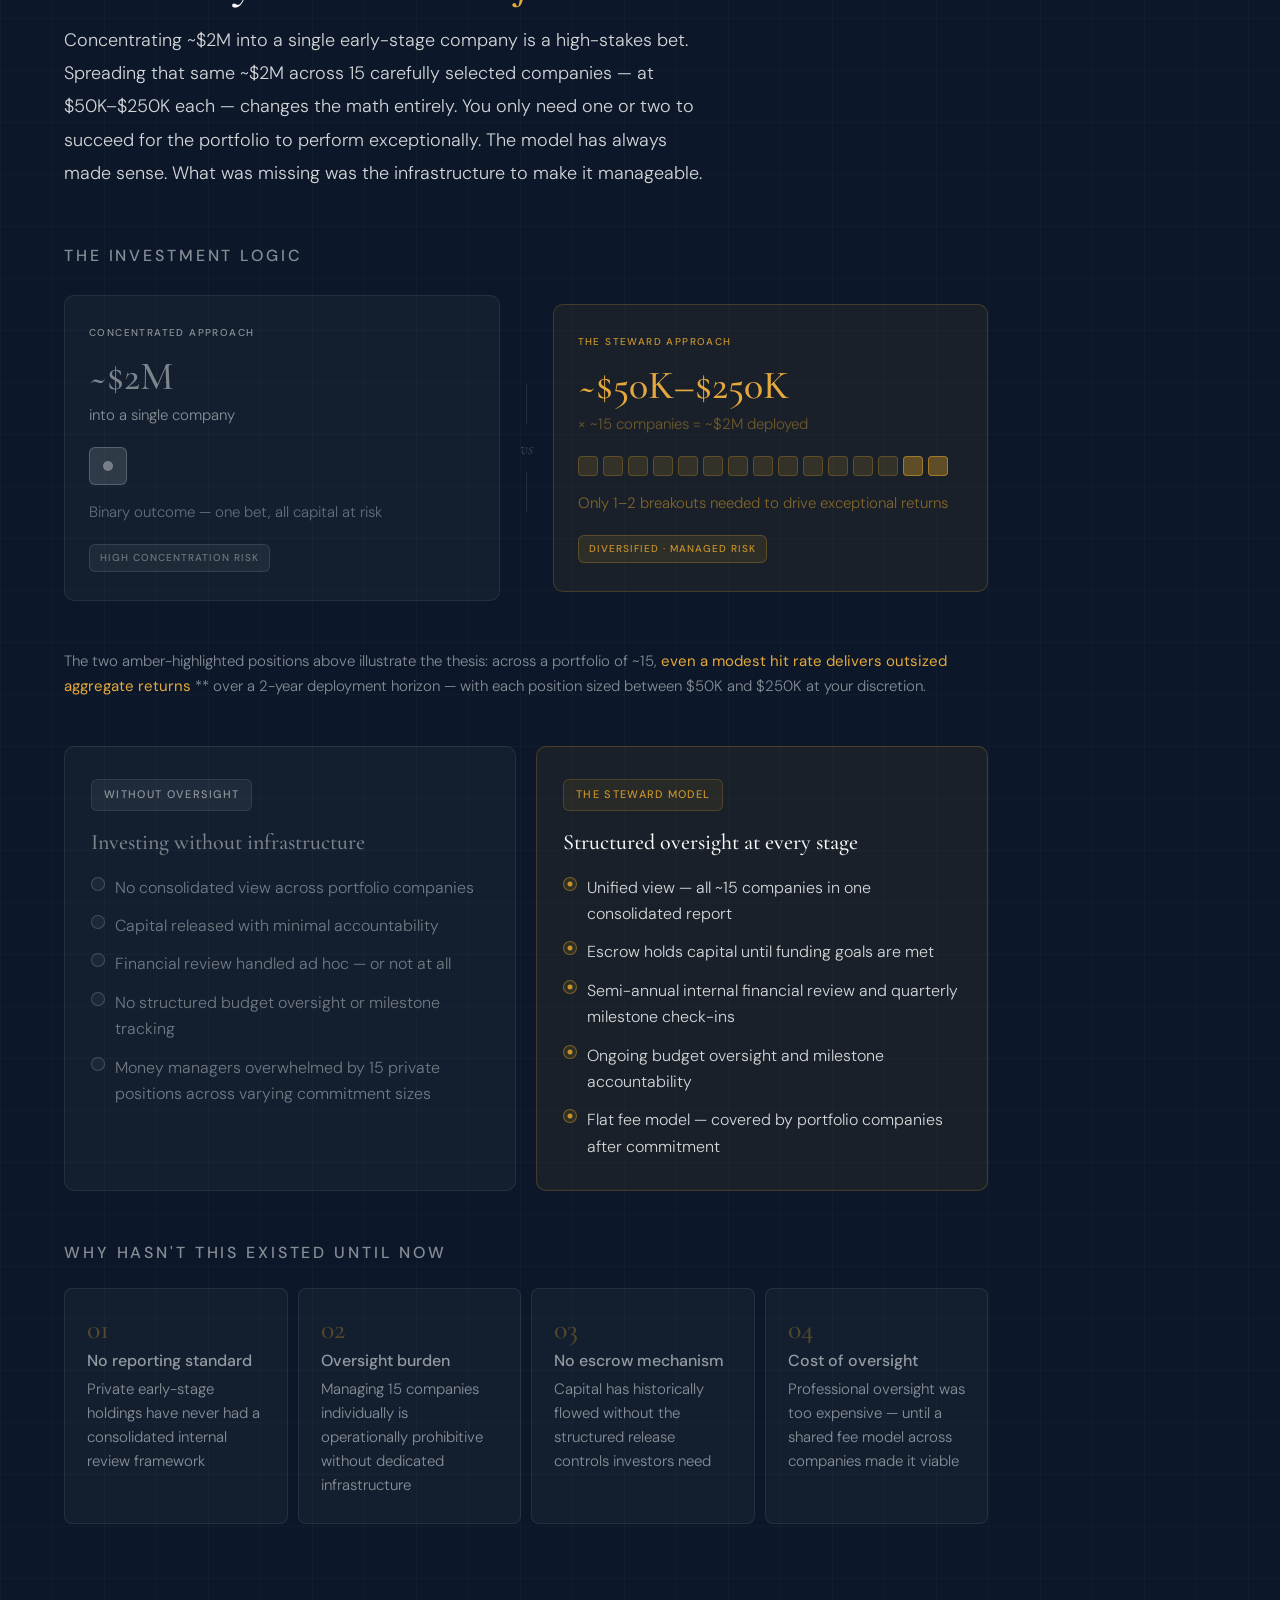
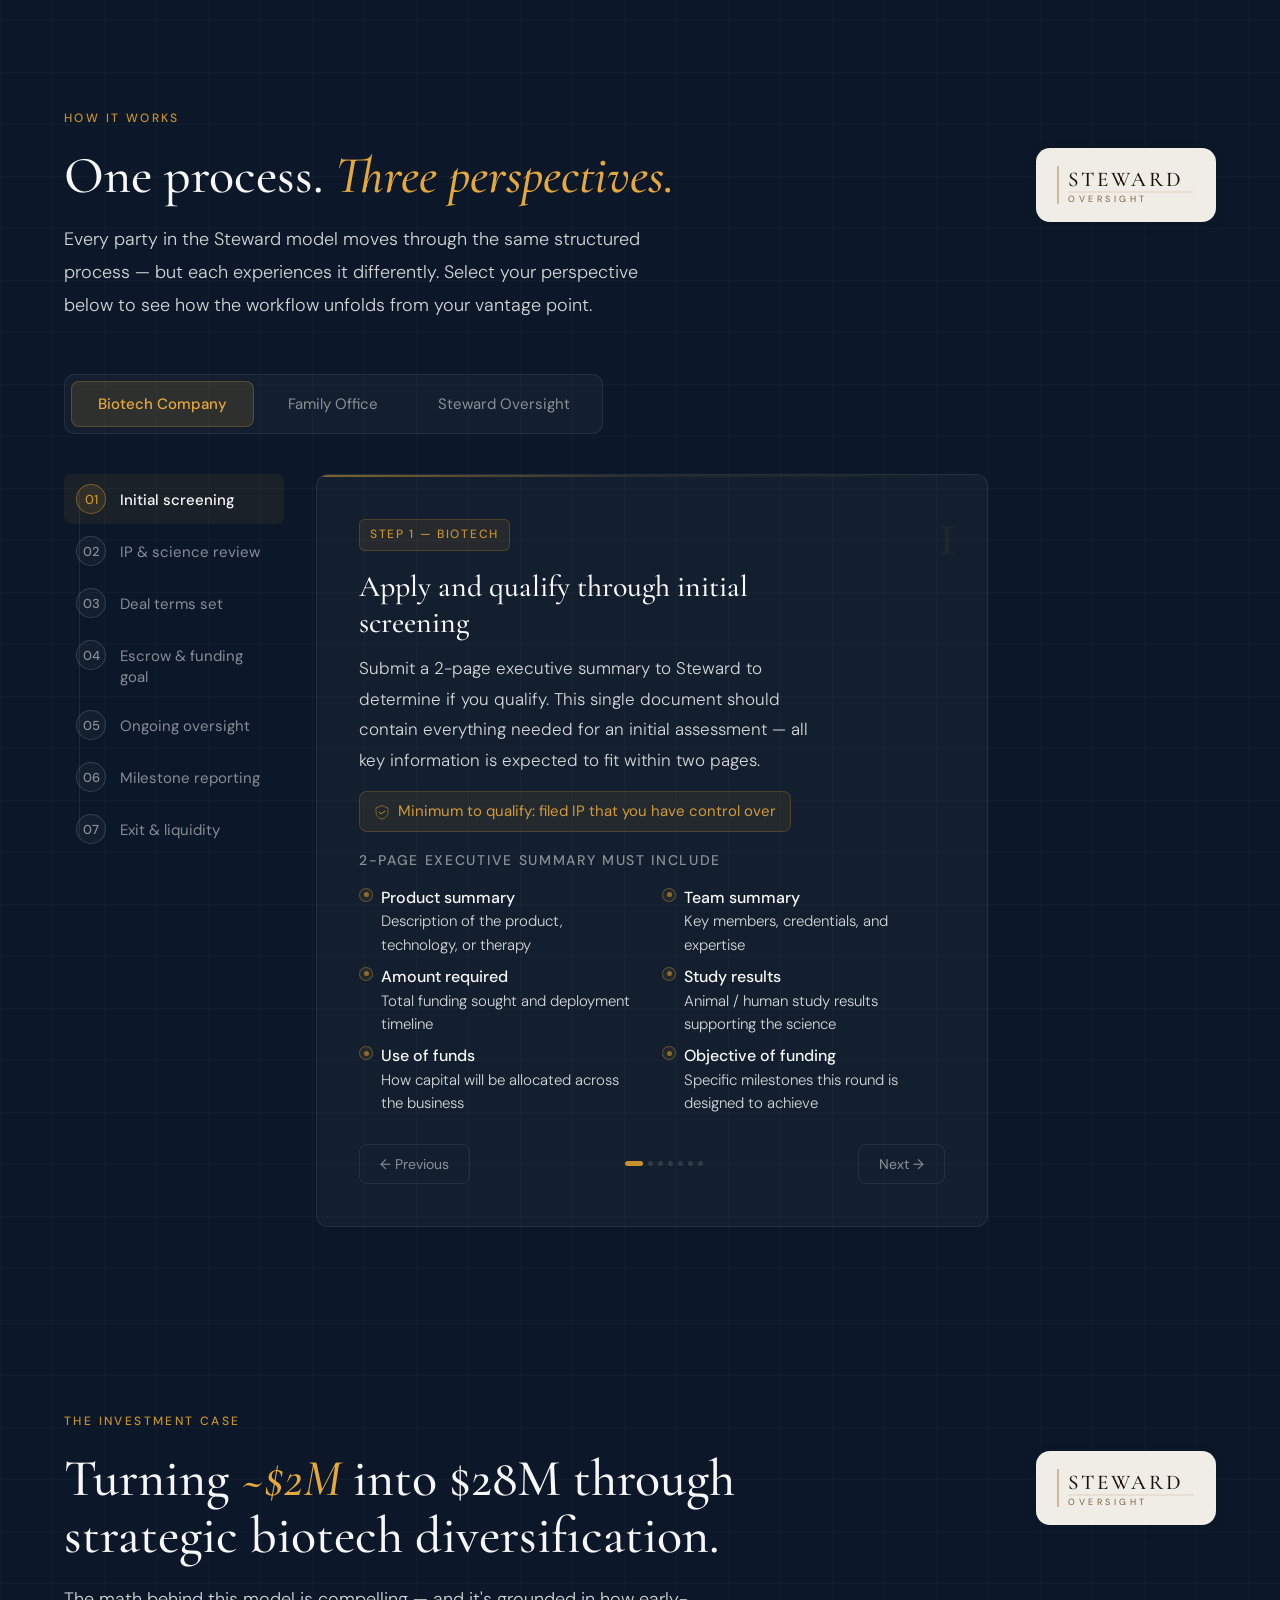
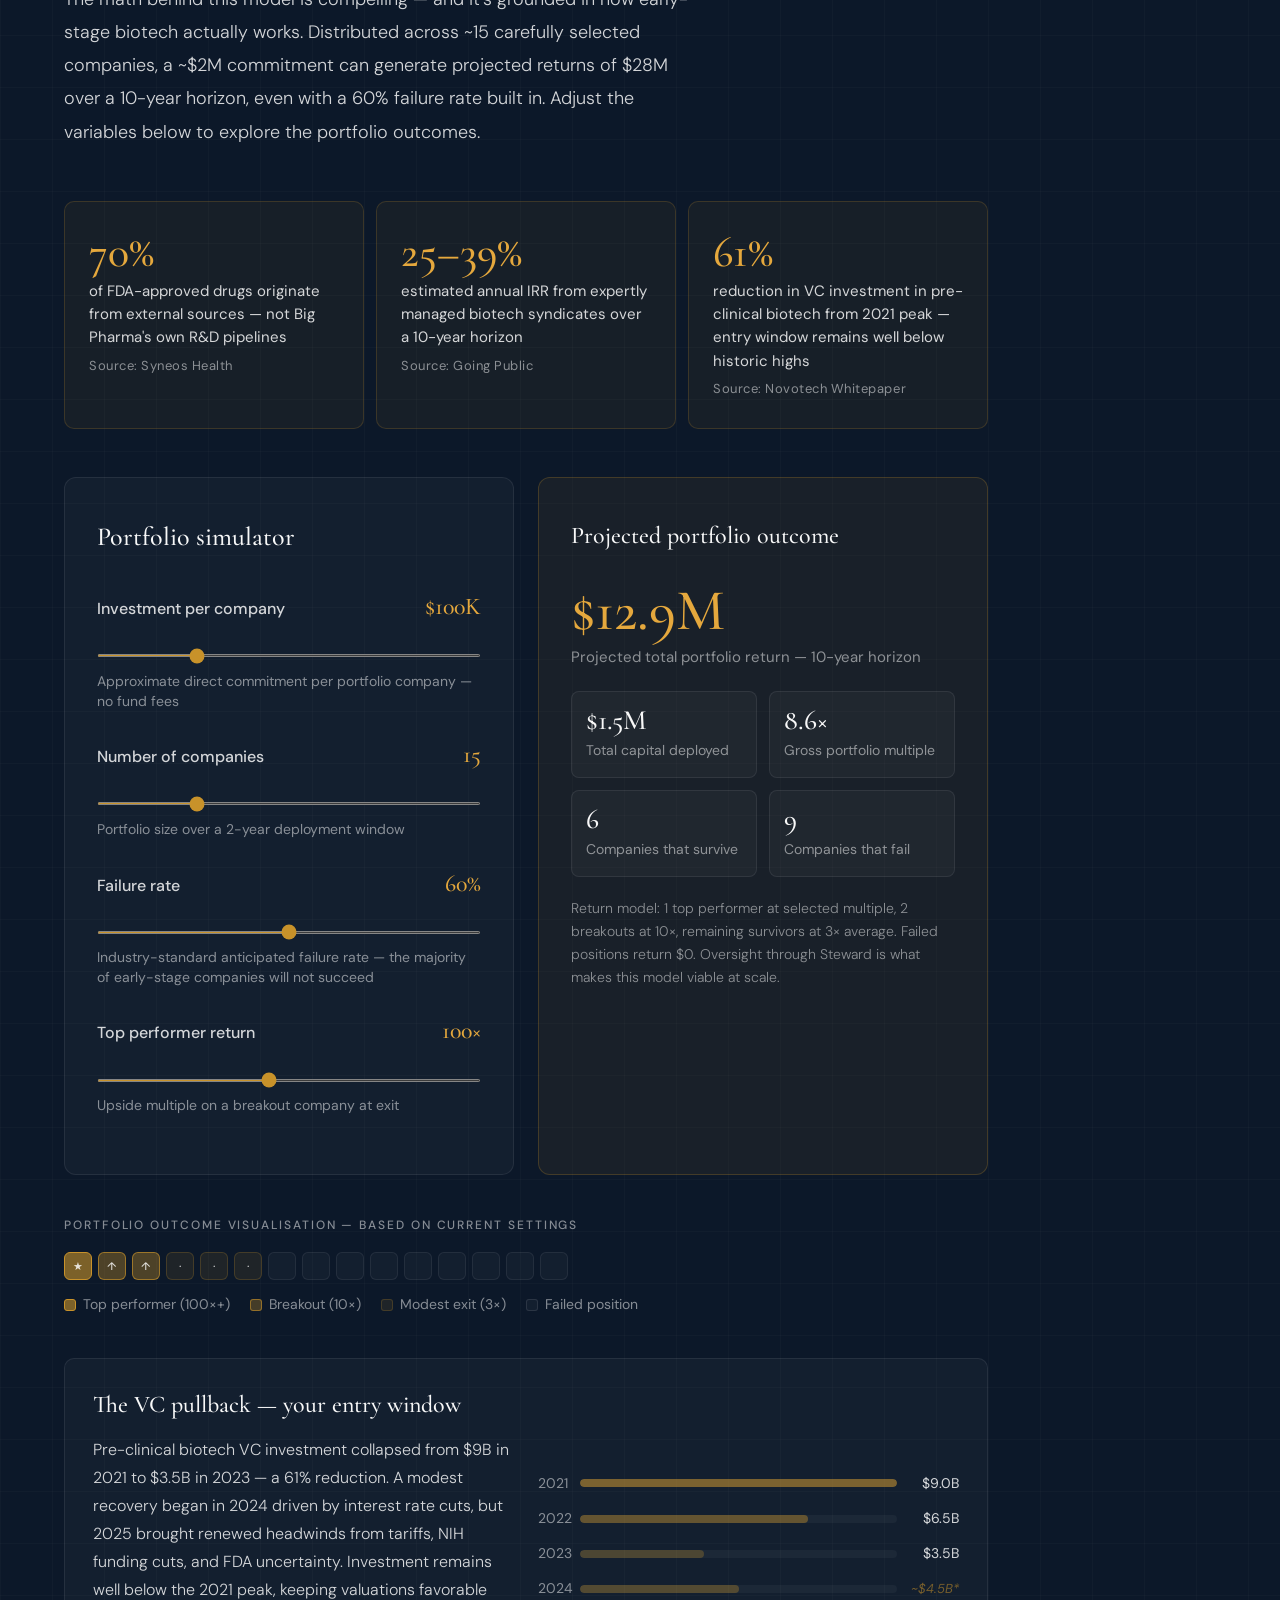
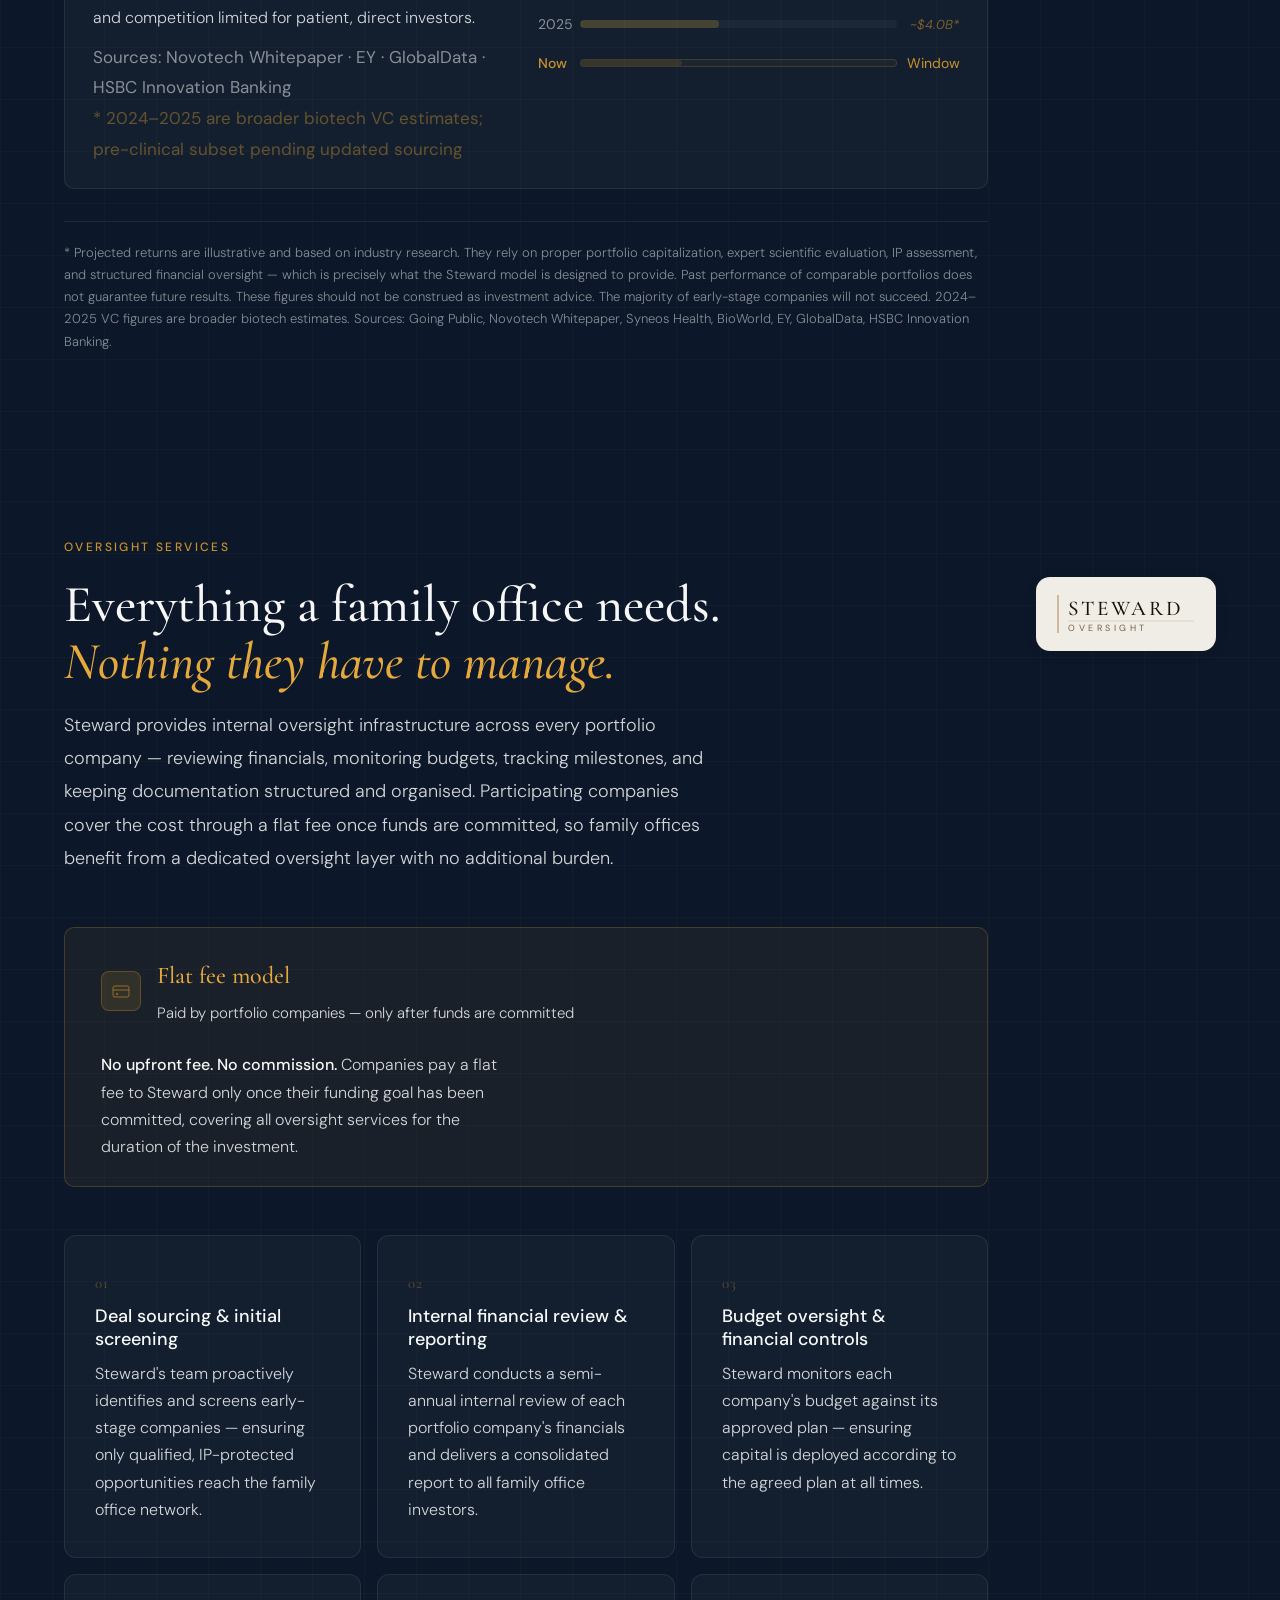
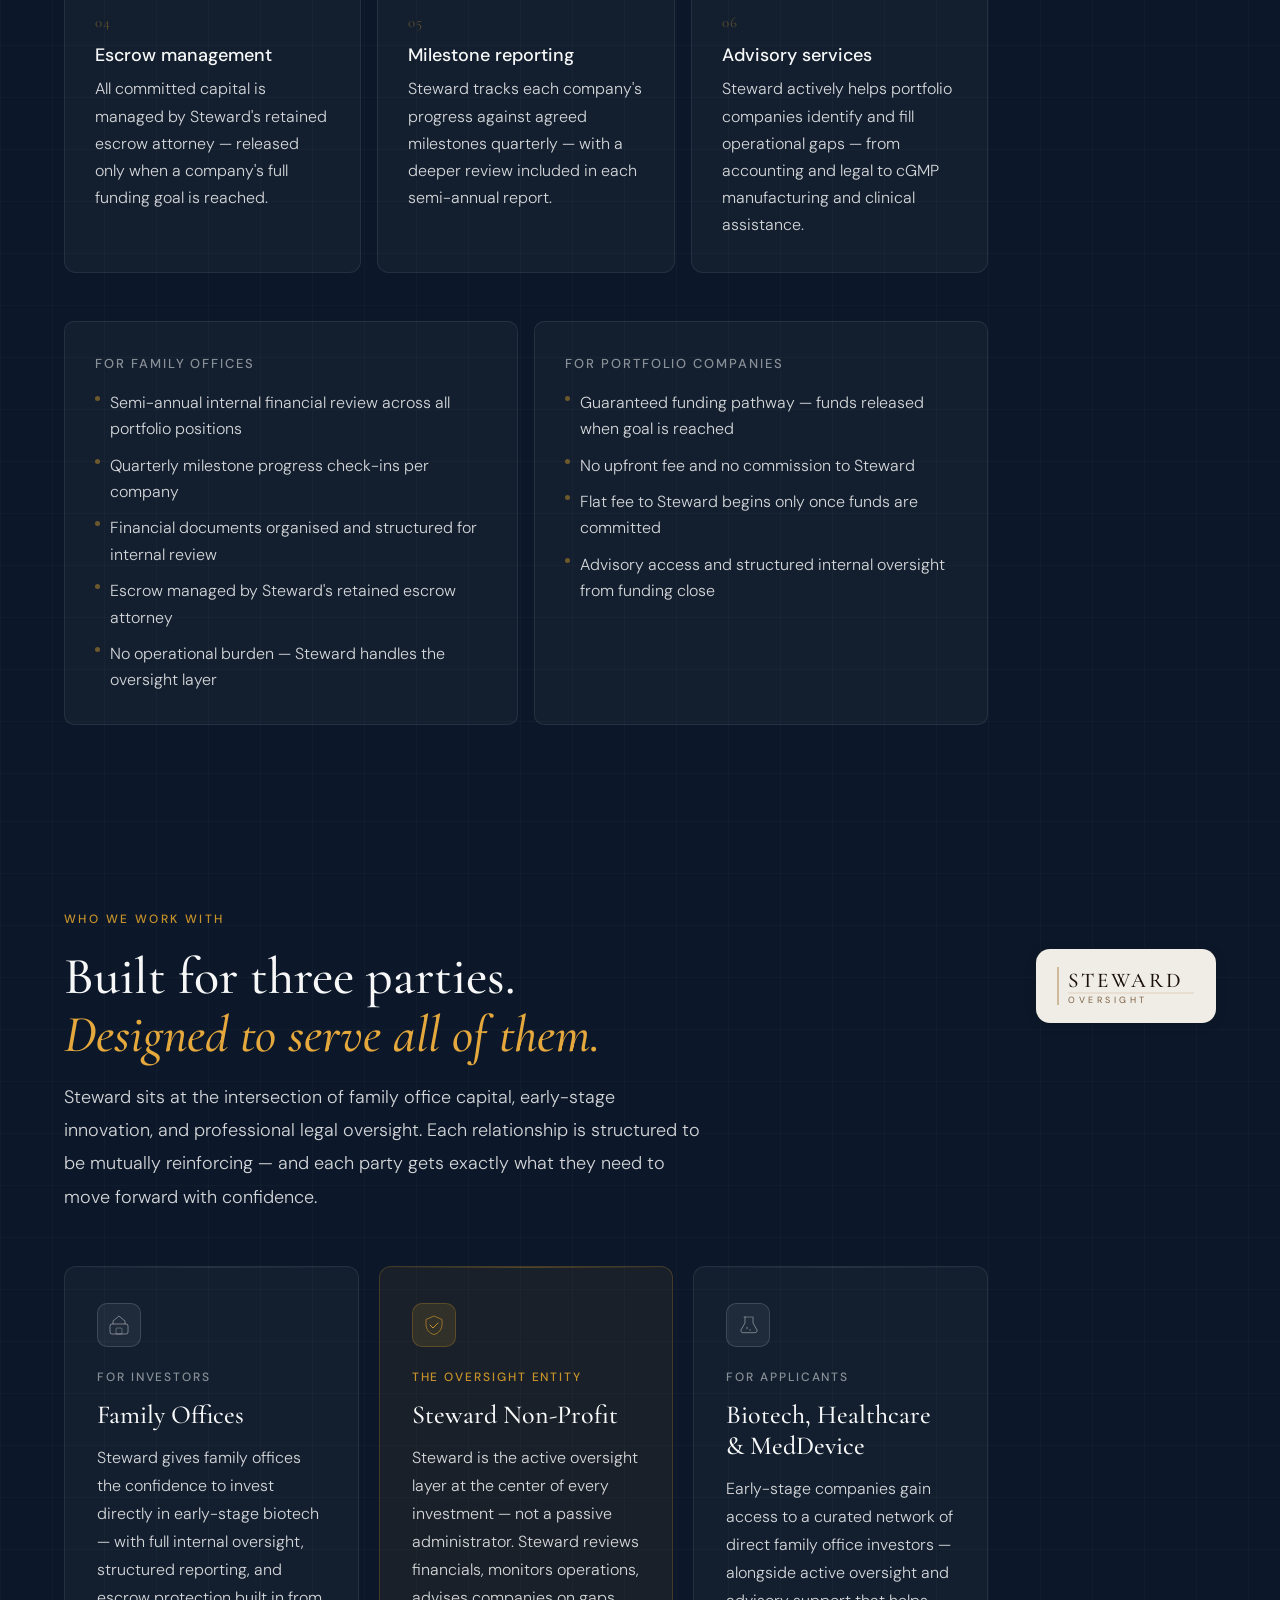
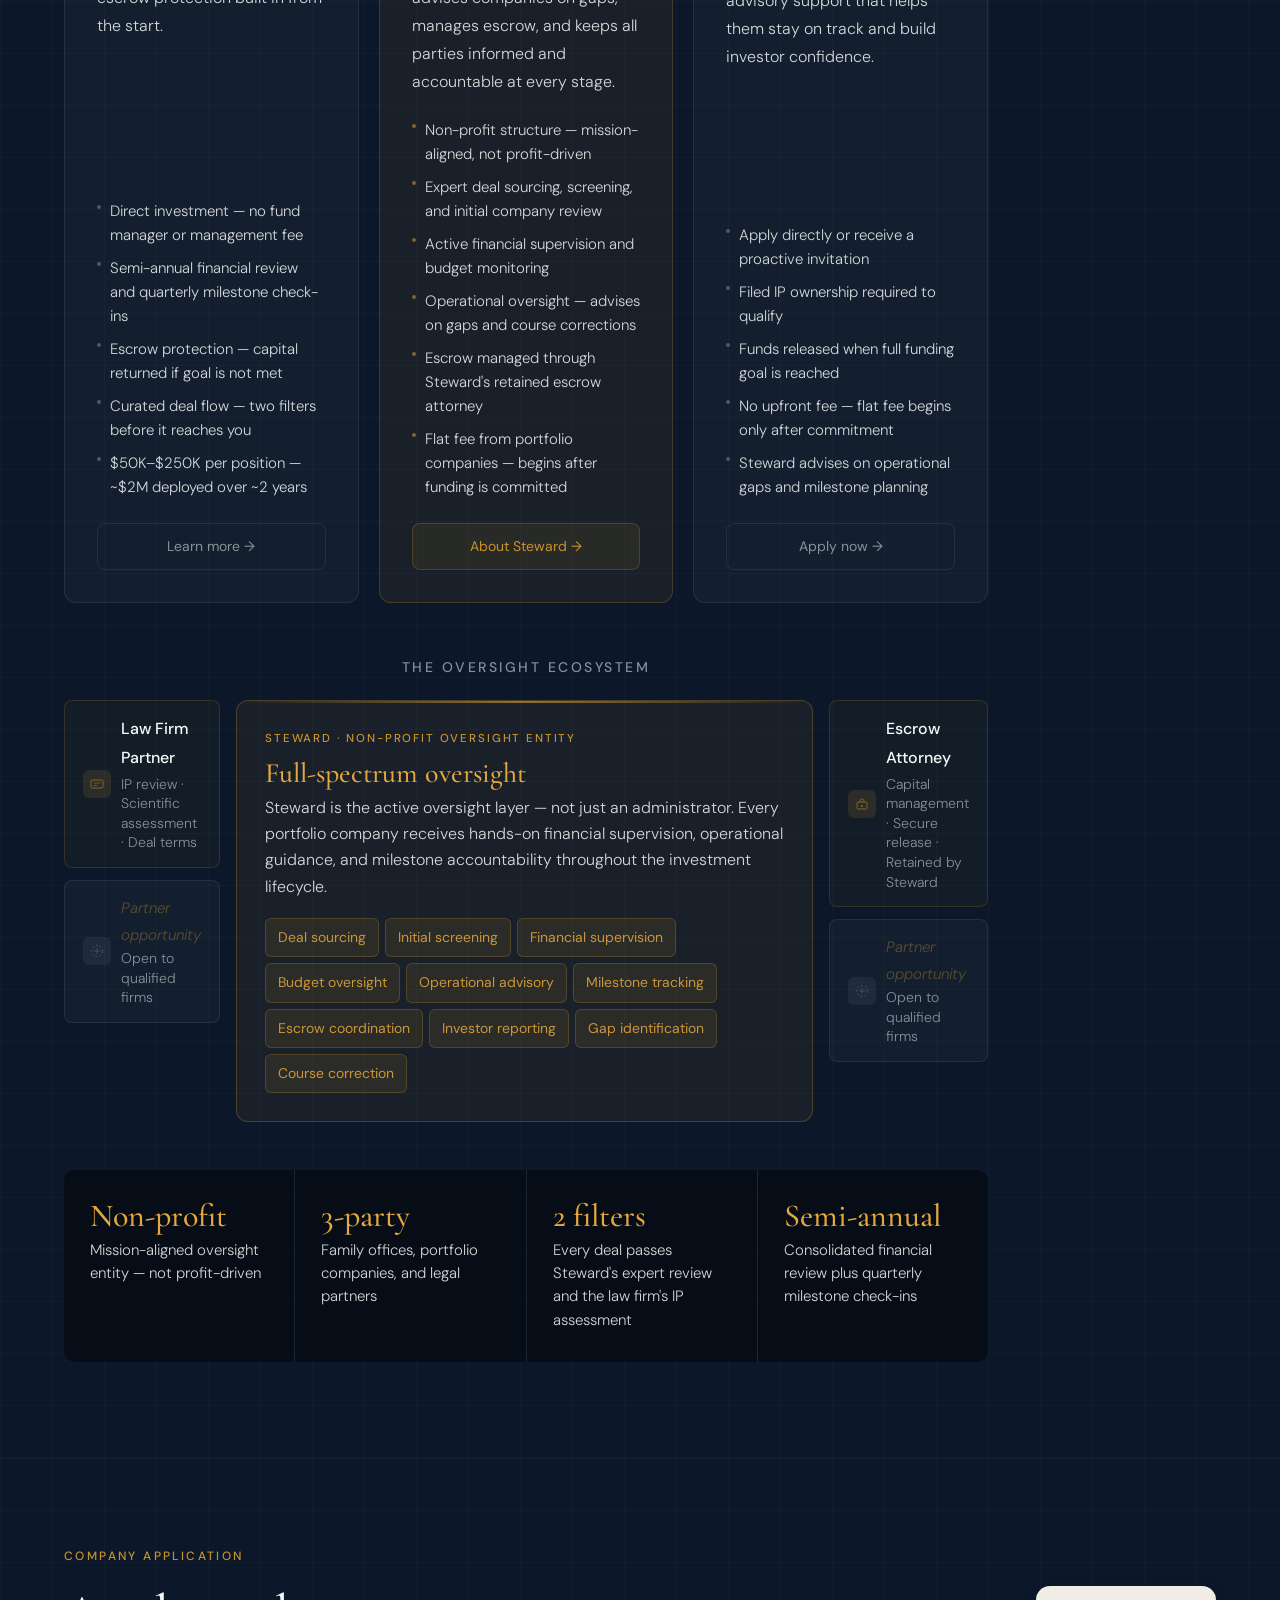
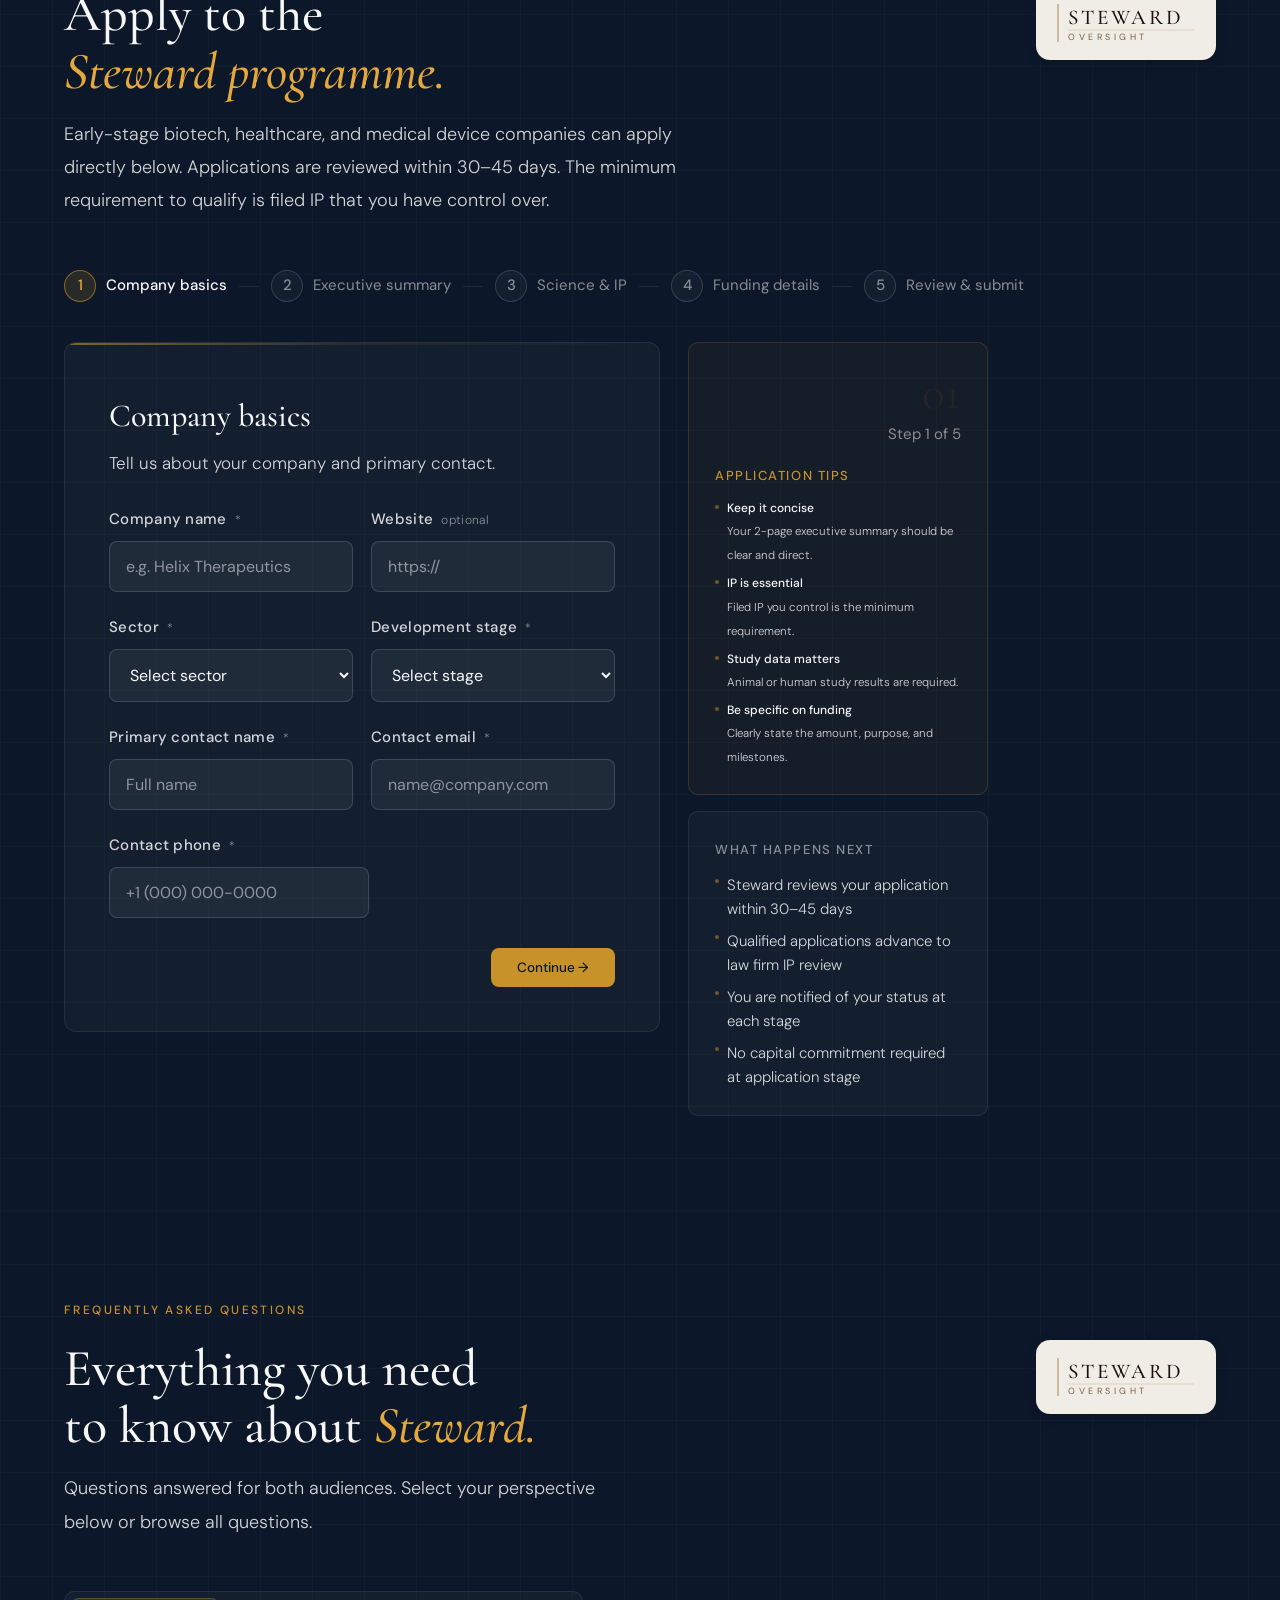
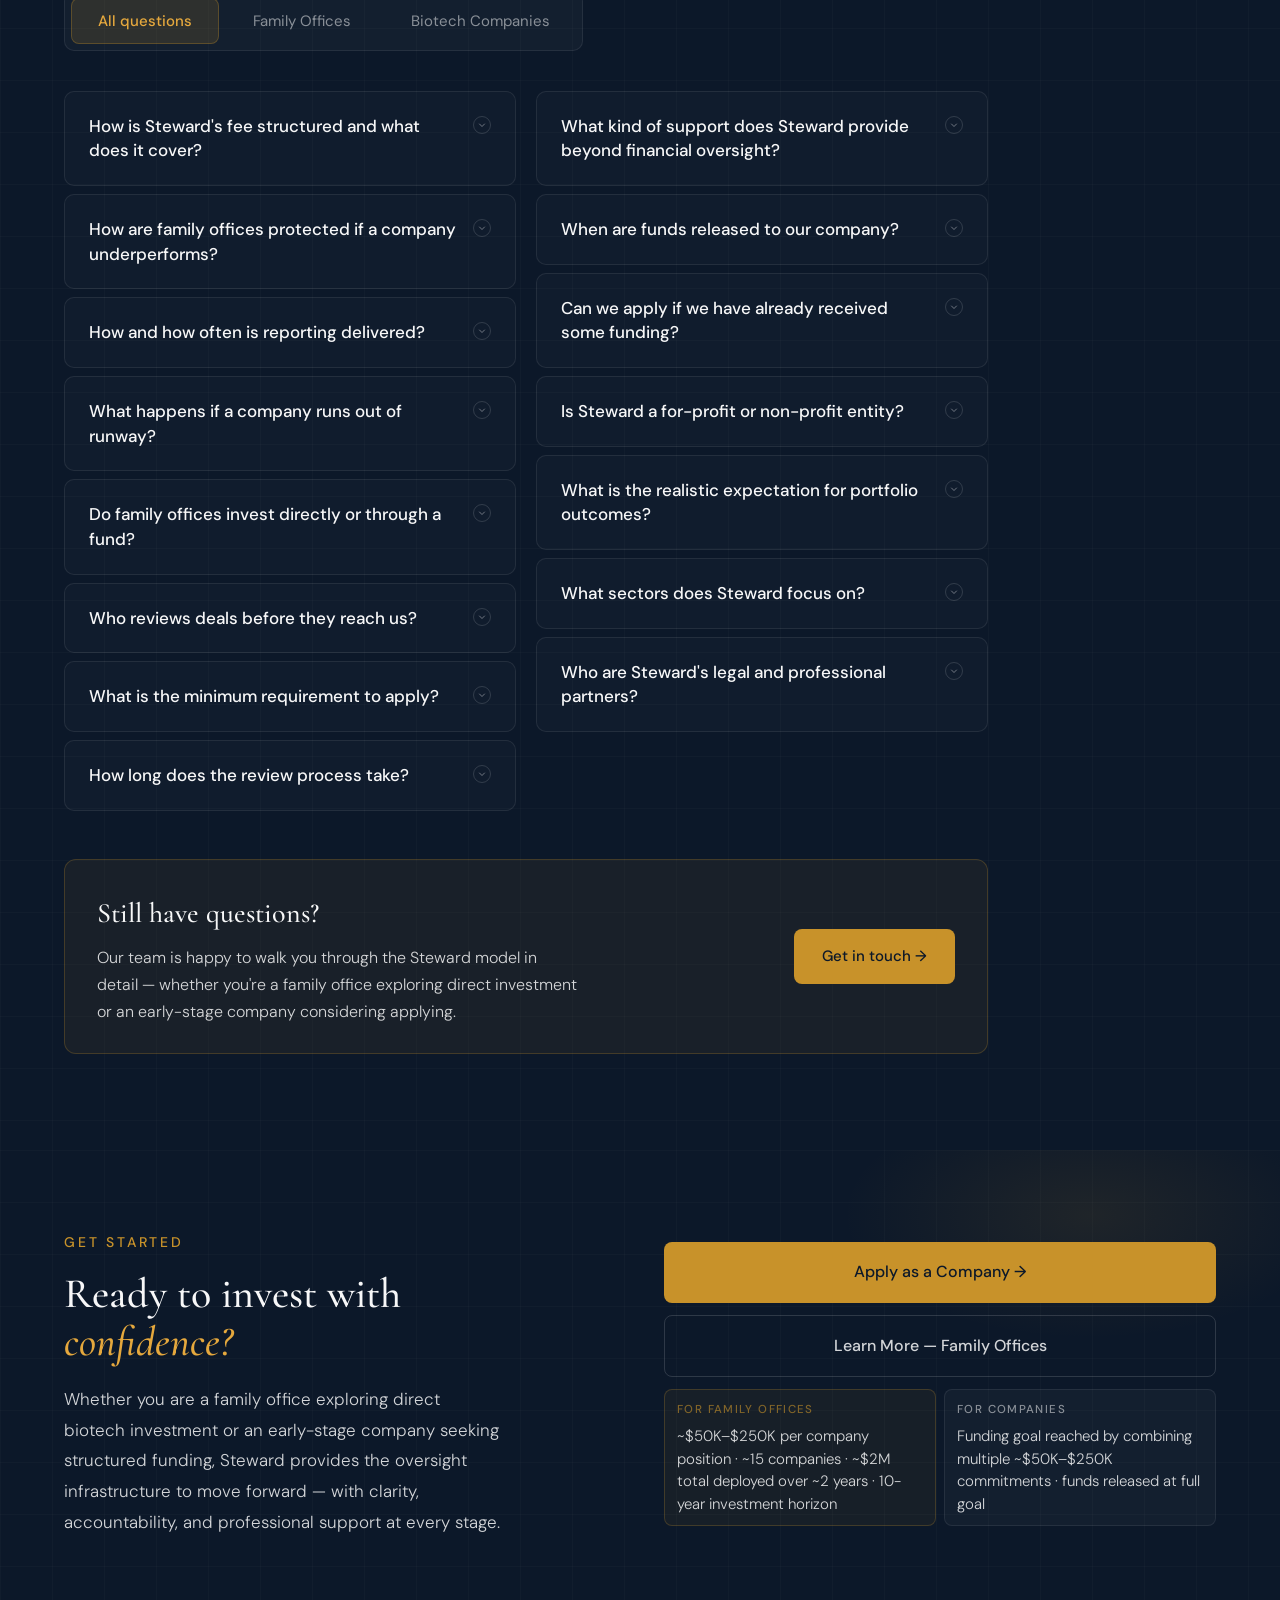
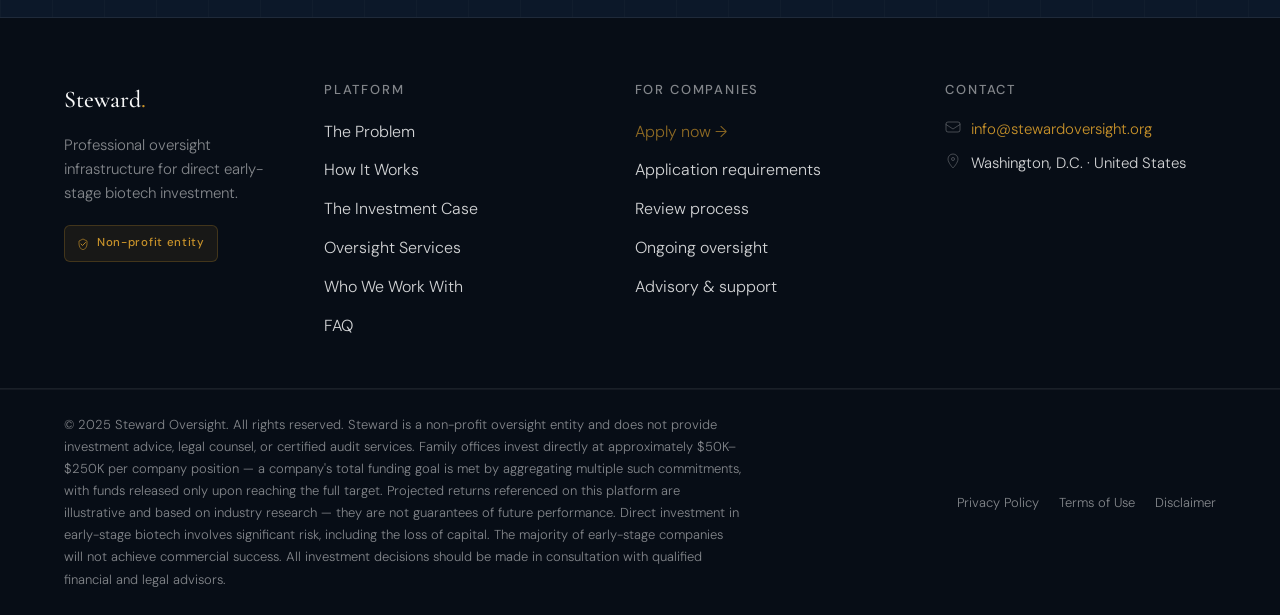
==== commit a36ffc45: "Update og:description and section label in index.html" ====
--- a/index.html
+++ b/index.html
@@ -5,7 +5,7 @@
   <meta name="viewport" content="width=device-width, initial-scale=1.0, maximum-scale=1.0">
   <meta name="description" content="Steward — Professional oversight infrastructure for direct early-stage biotech investment. A non-profit entity providing family offices the confidence to invest directly in biotech, healthcare, and medical device companies.">
   <meta property="og:title" content="Steward — Biotech Investment Oversight">
-  <meta property="og:description" content="Professional oversight infrastructure for direct early-stage biotech investment.">
+  <meta property="og:description" content="Professional oversight entity for direct early-stage biotech investment.">
   <title>Steward — Professional Oversight for Biotech Investment</title>
 
   <!-- CSS: Base & Components -->
@@ -275,7 +275,7 @@
 
   <div class="hero-inner content">
     <div class="hero-left">
-      <span class="section-label">Non-Profit Oversight Infrastructure</span>
+      <span class="section-label">Non-Profit Oversight Entity</span>
       <h1 class="hero-headline">
         Professional oversight<br>for <em>direct</em> biotech<br>investment.
       </h1>
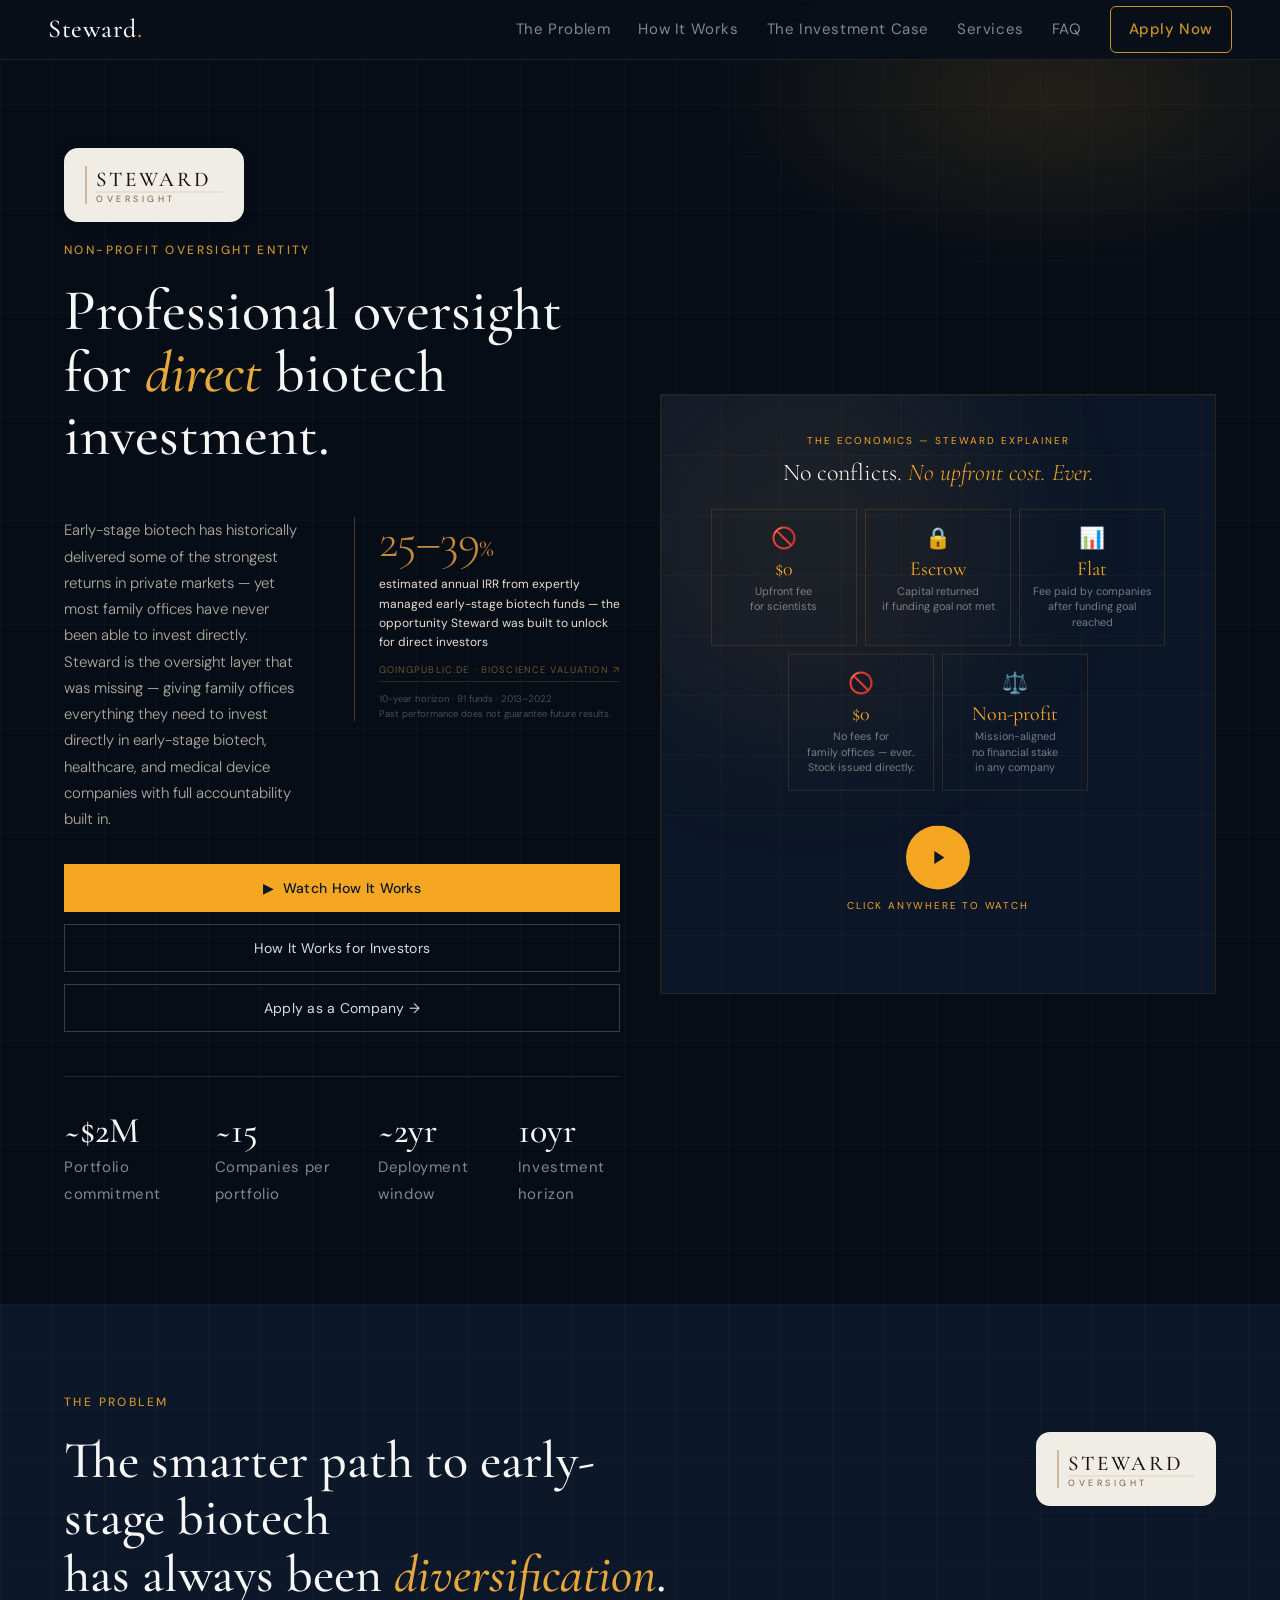
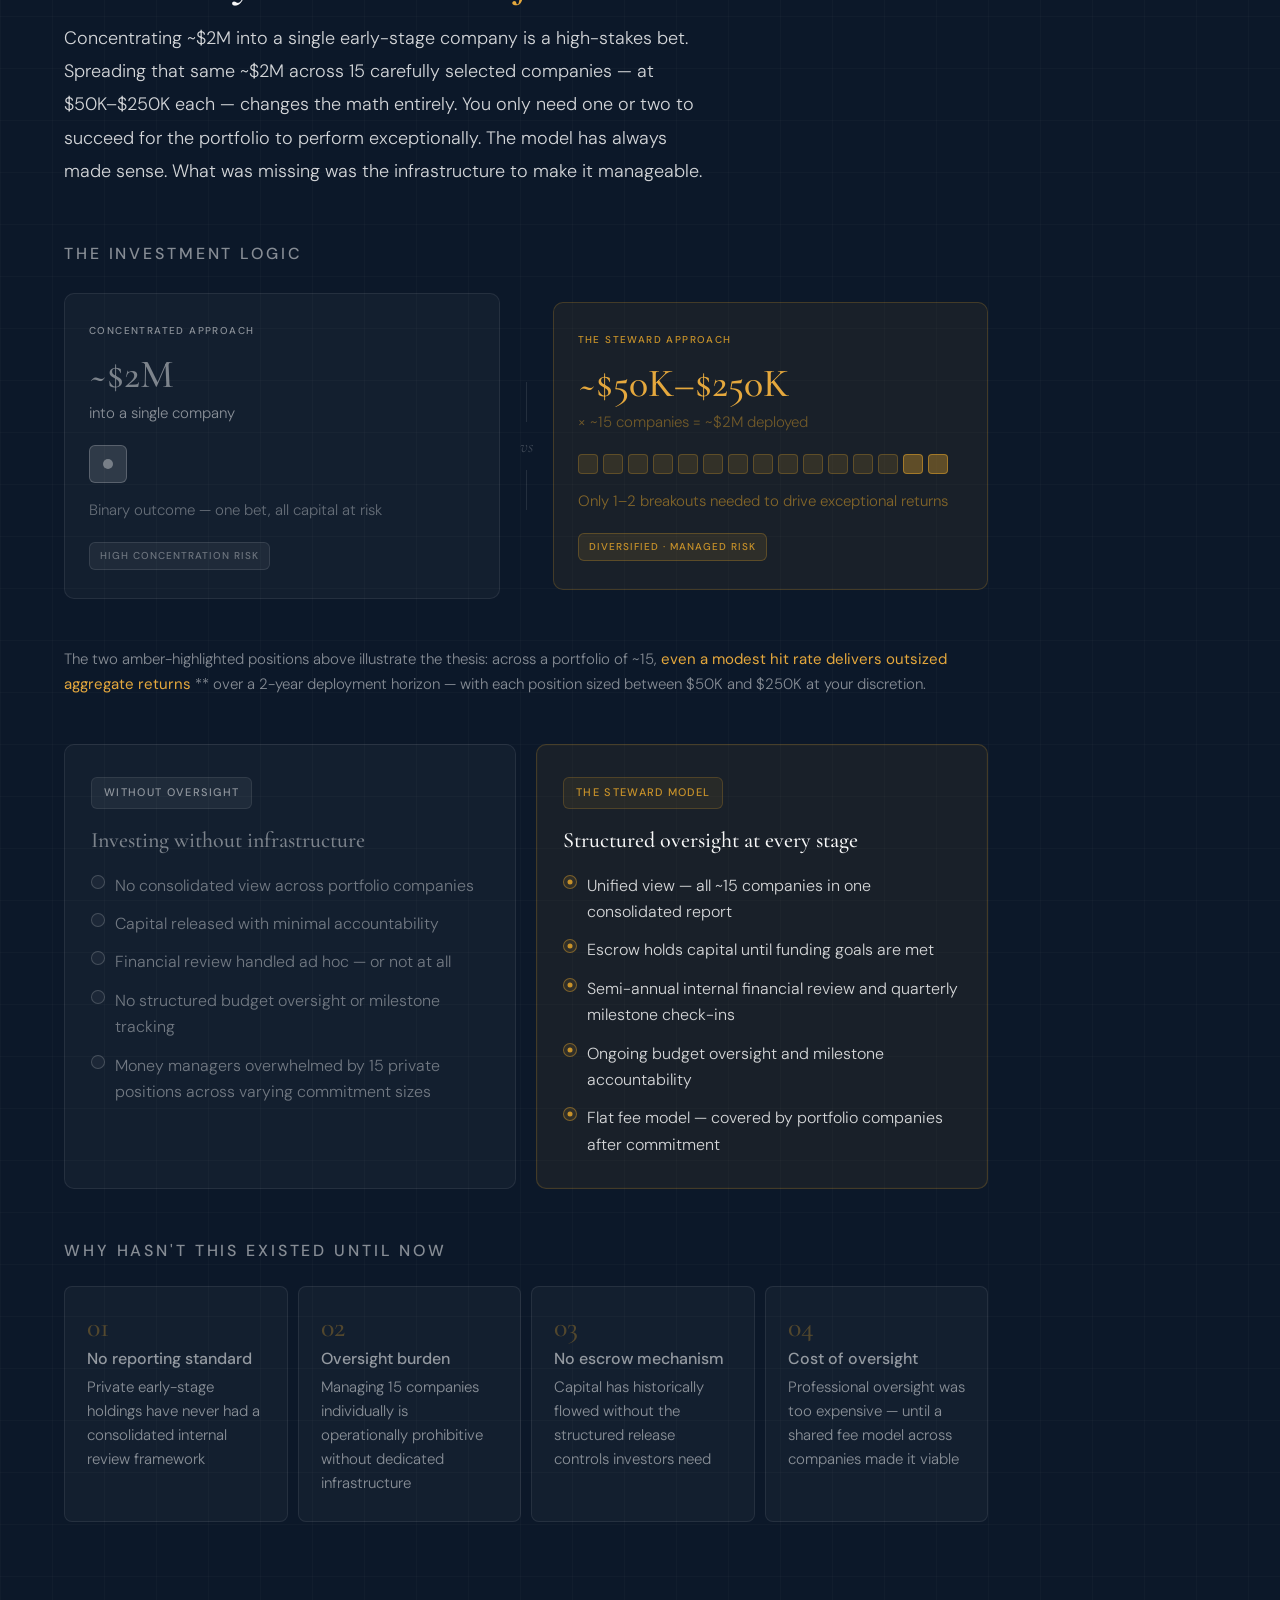
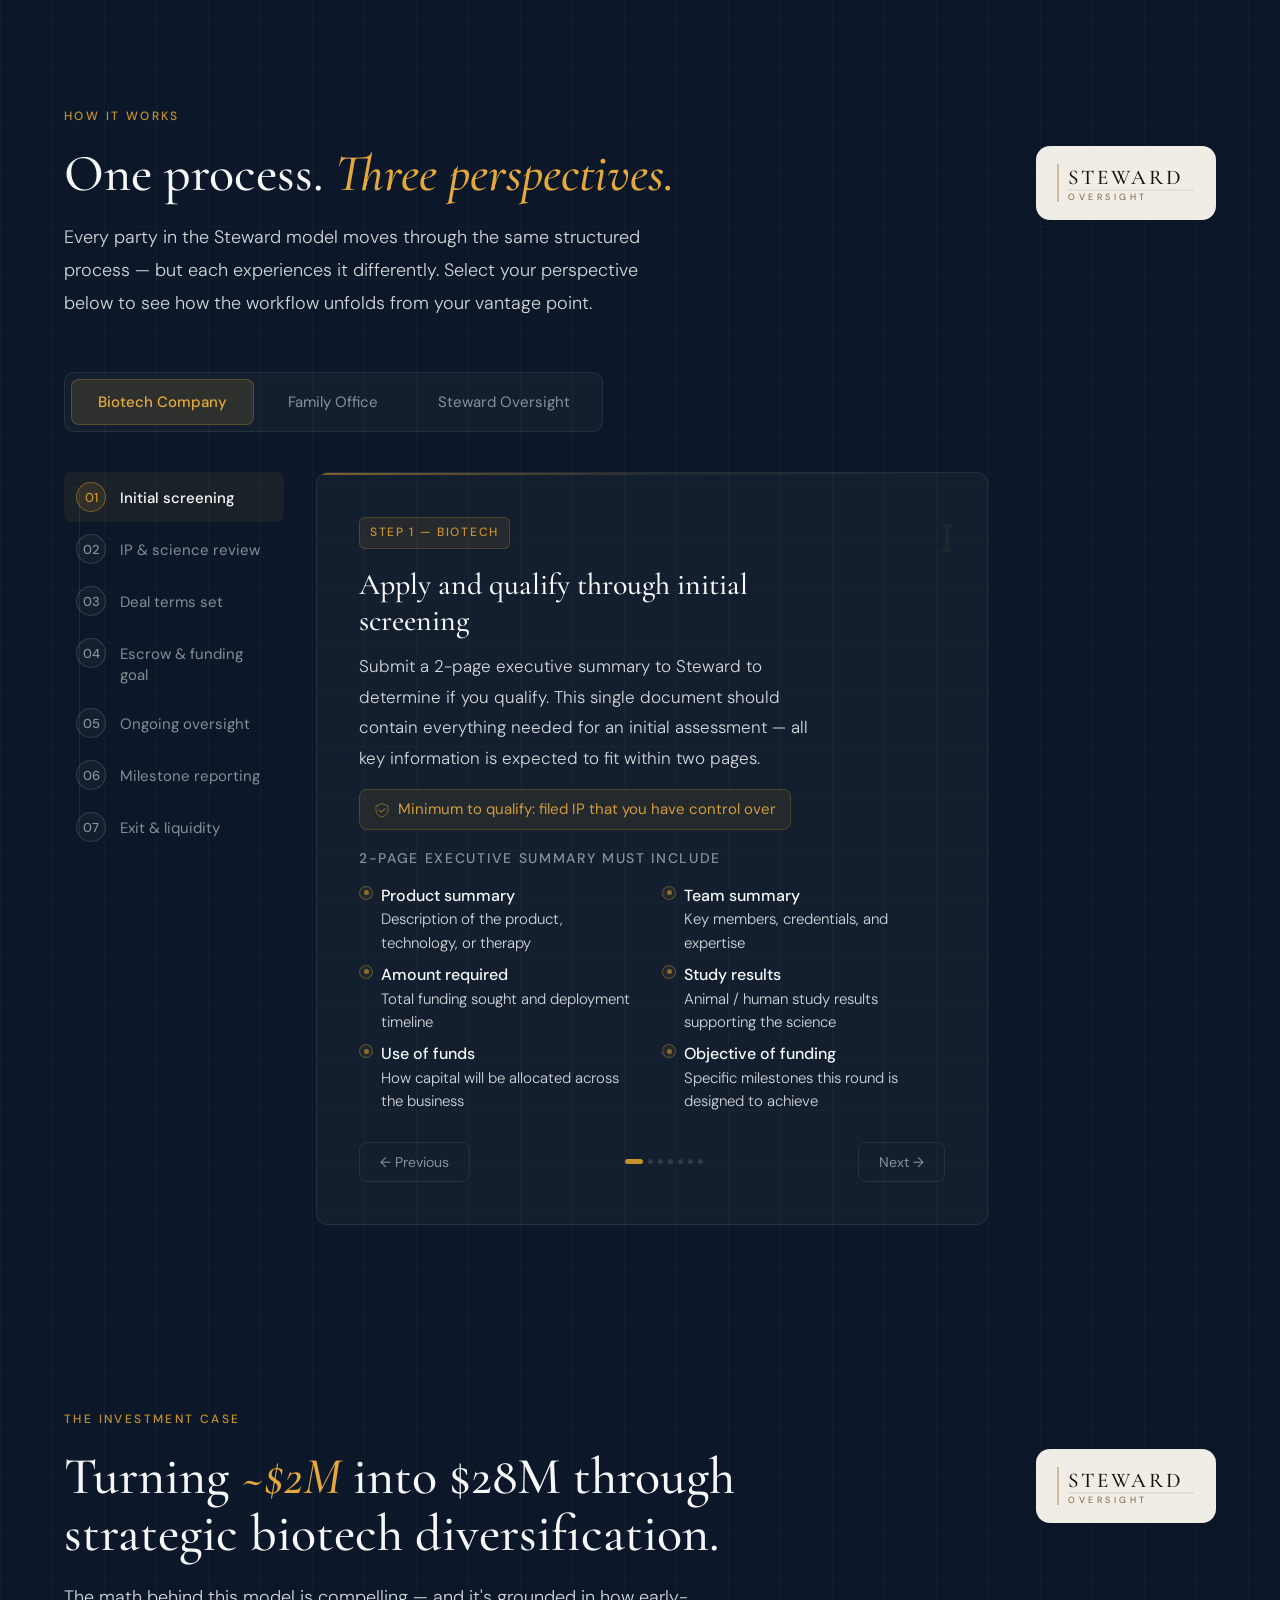
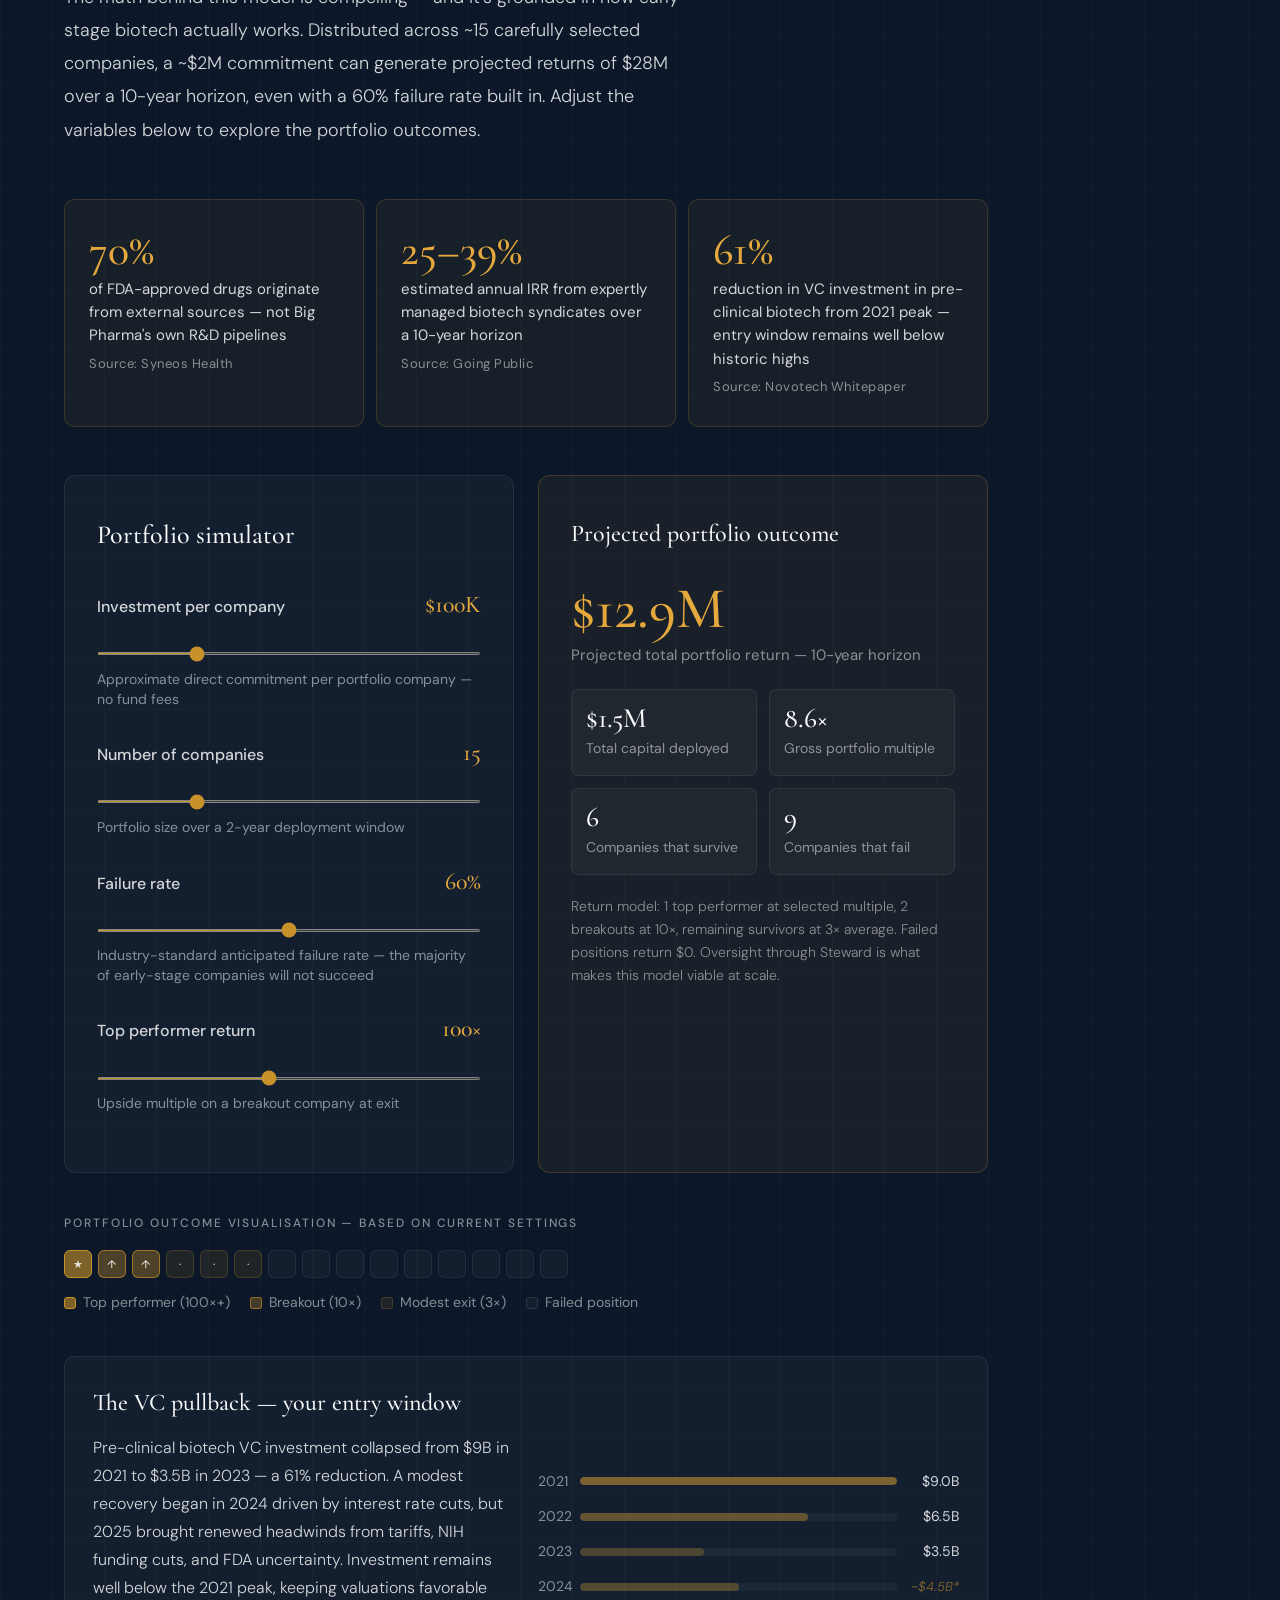
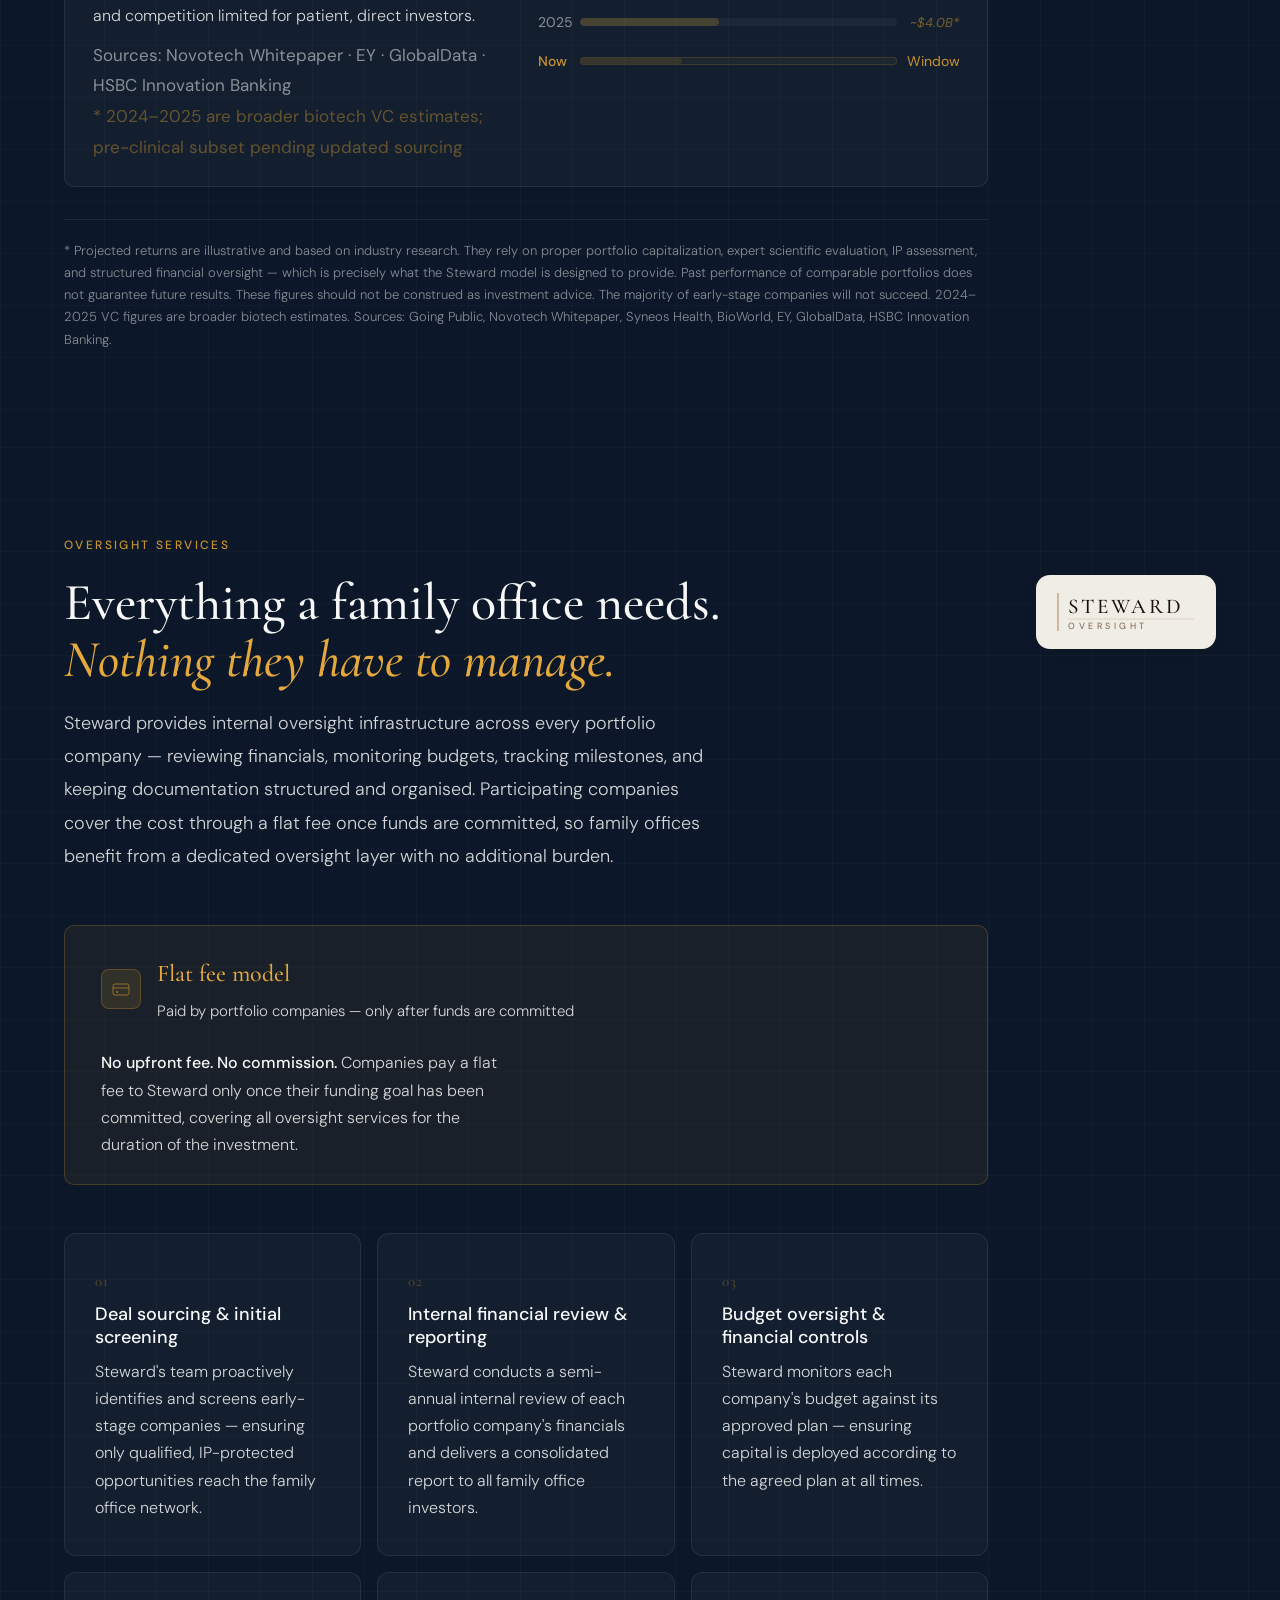
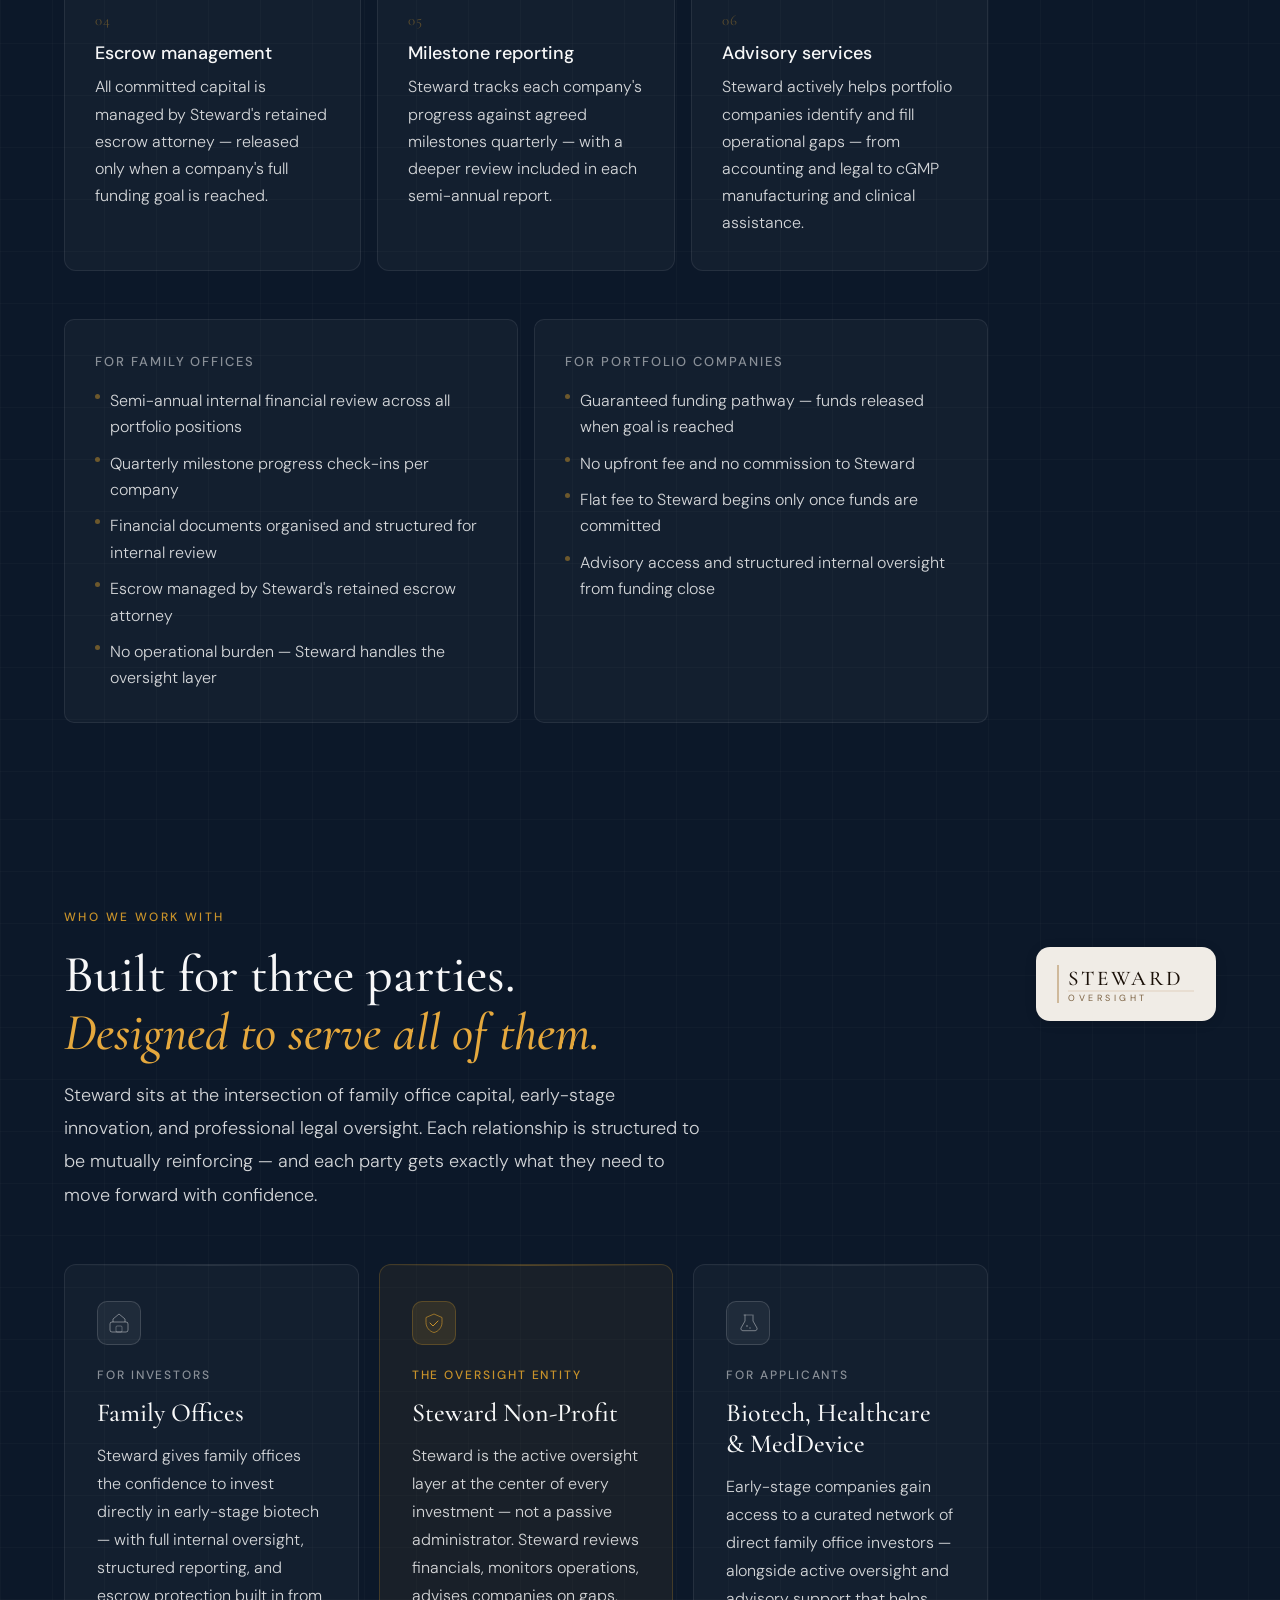
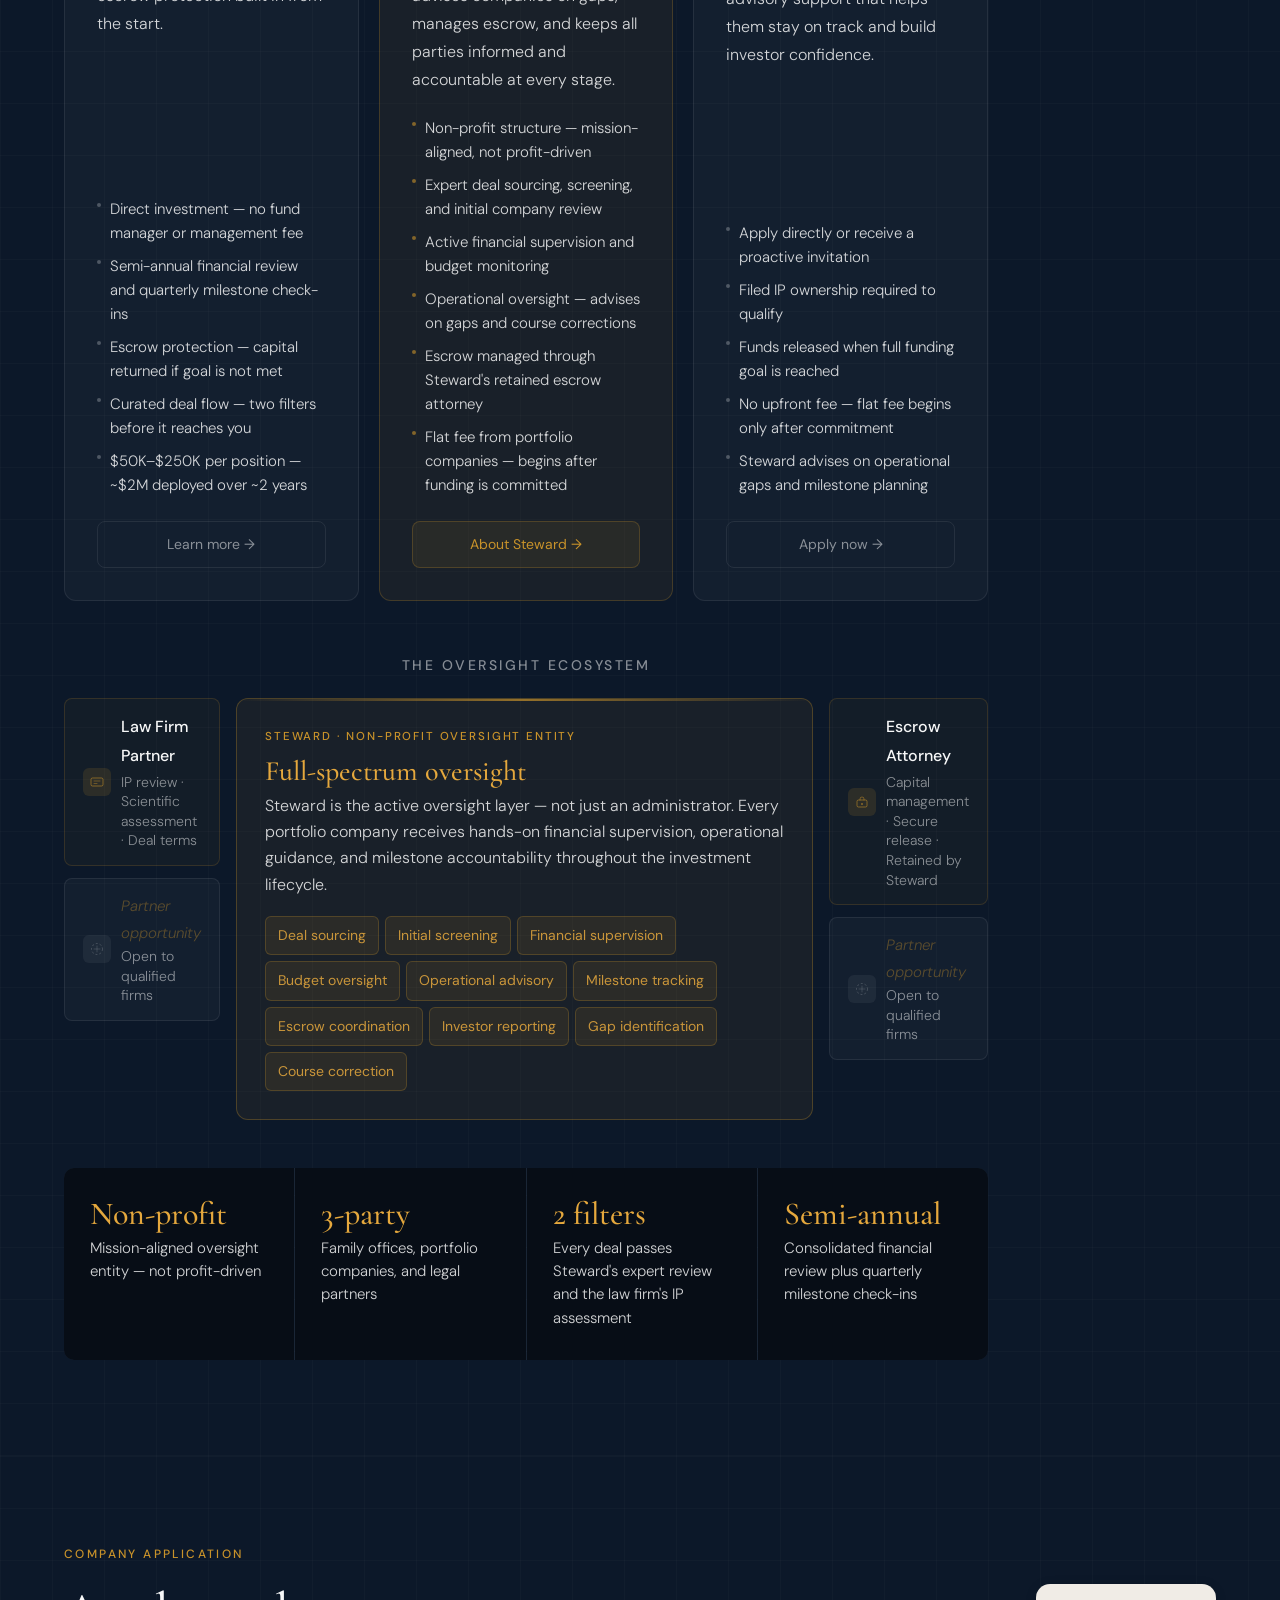
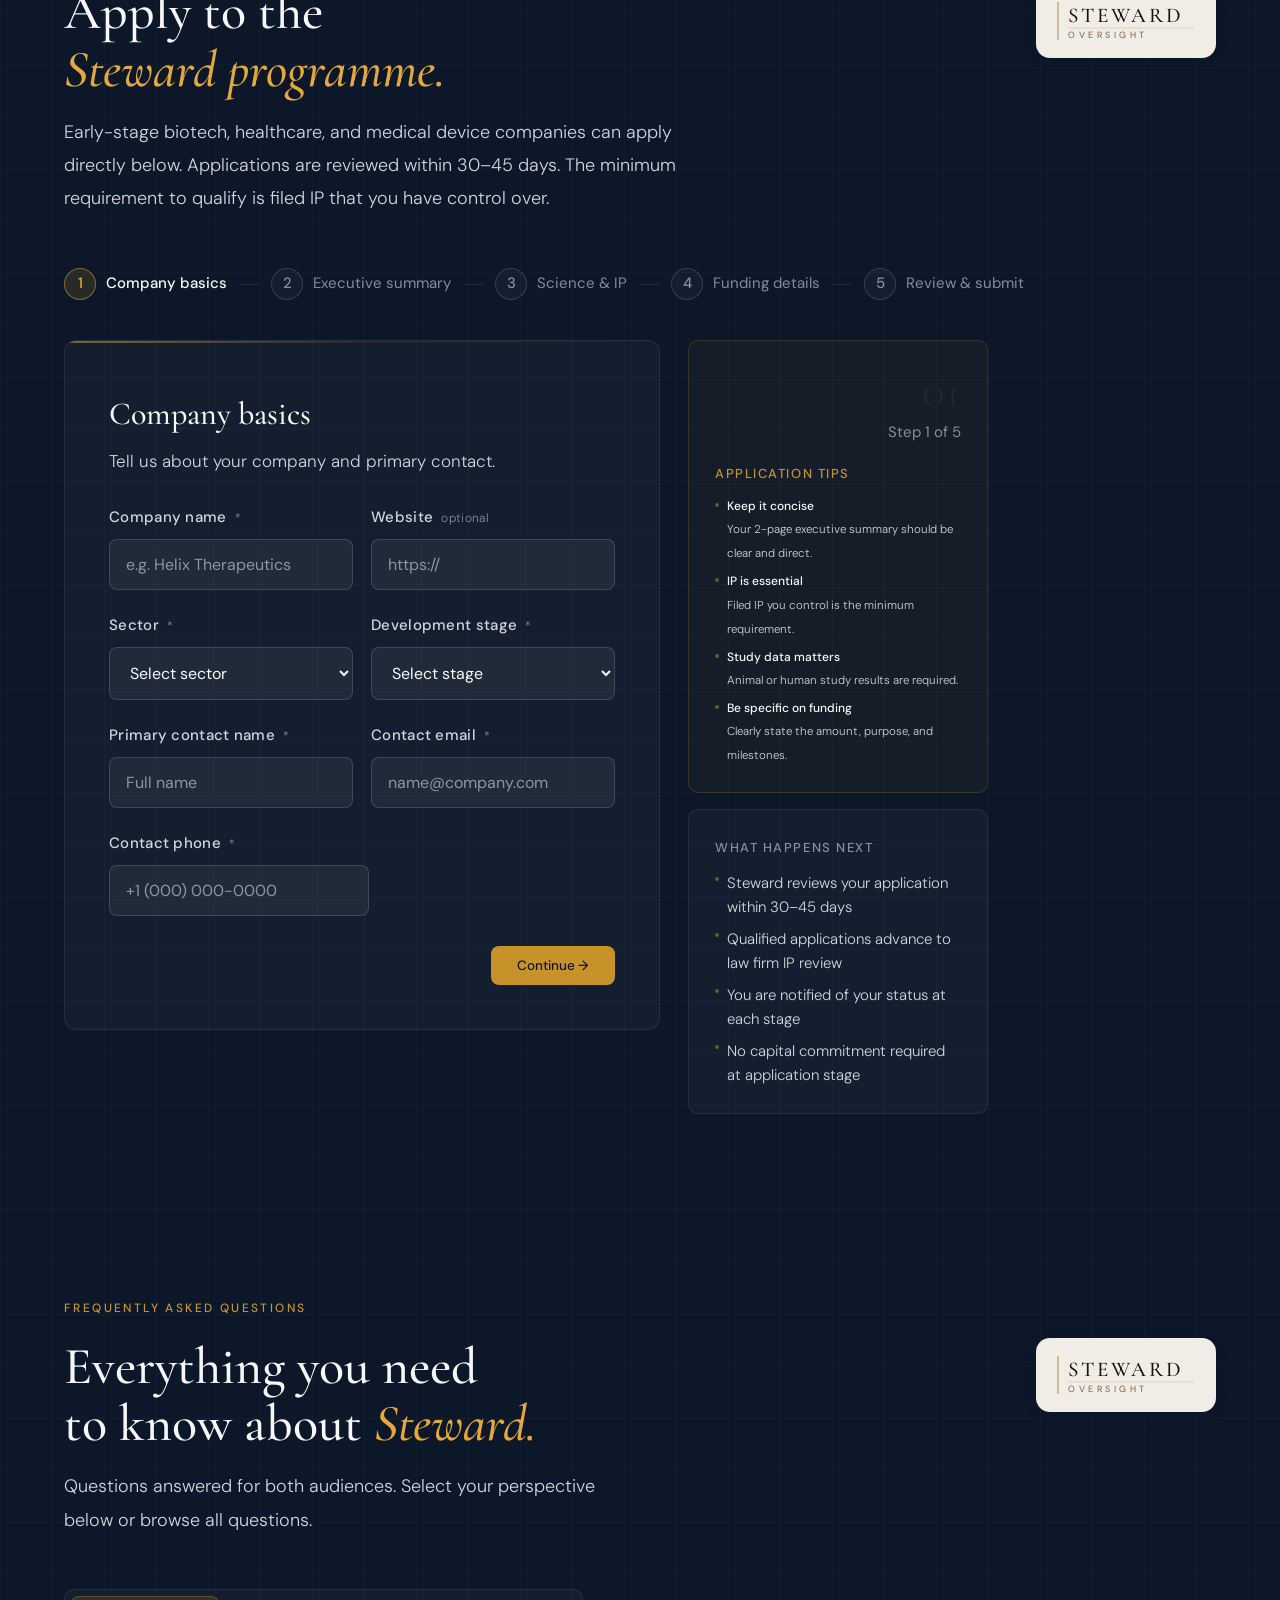
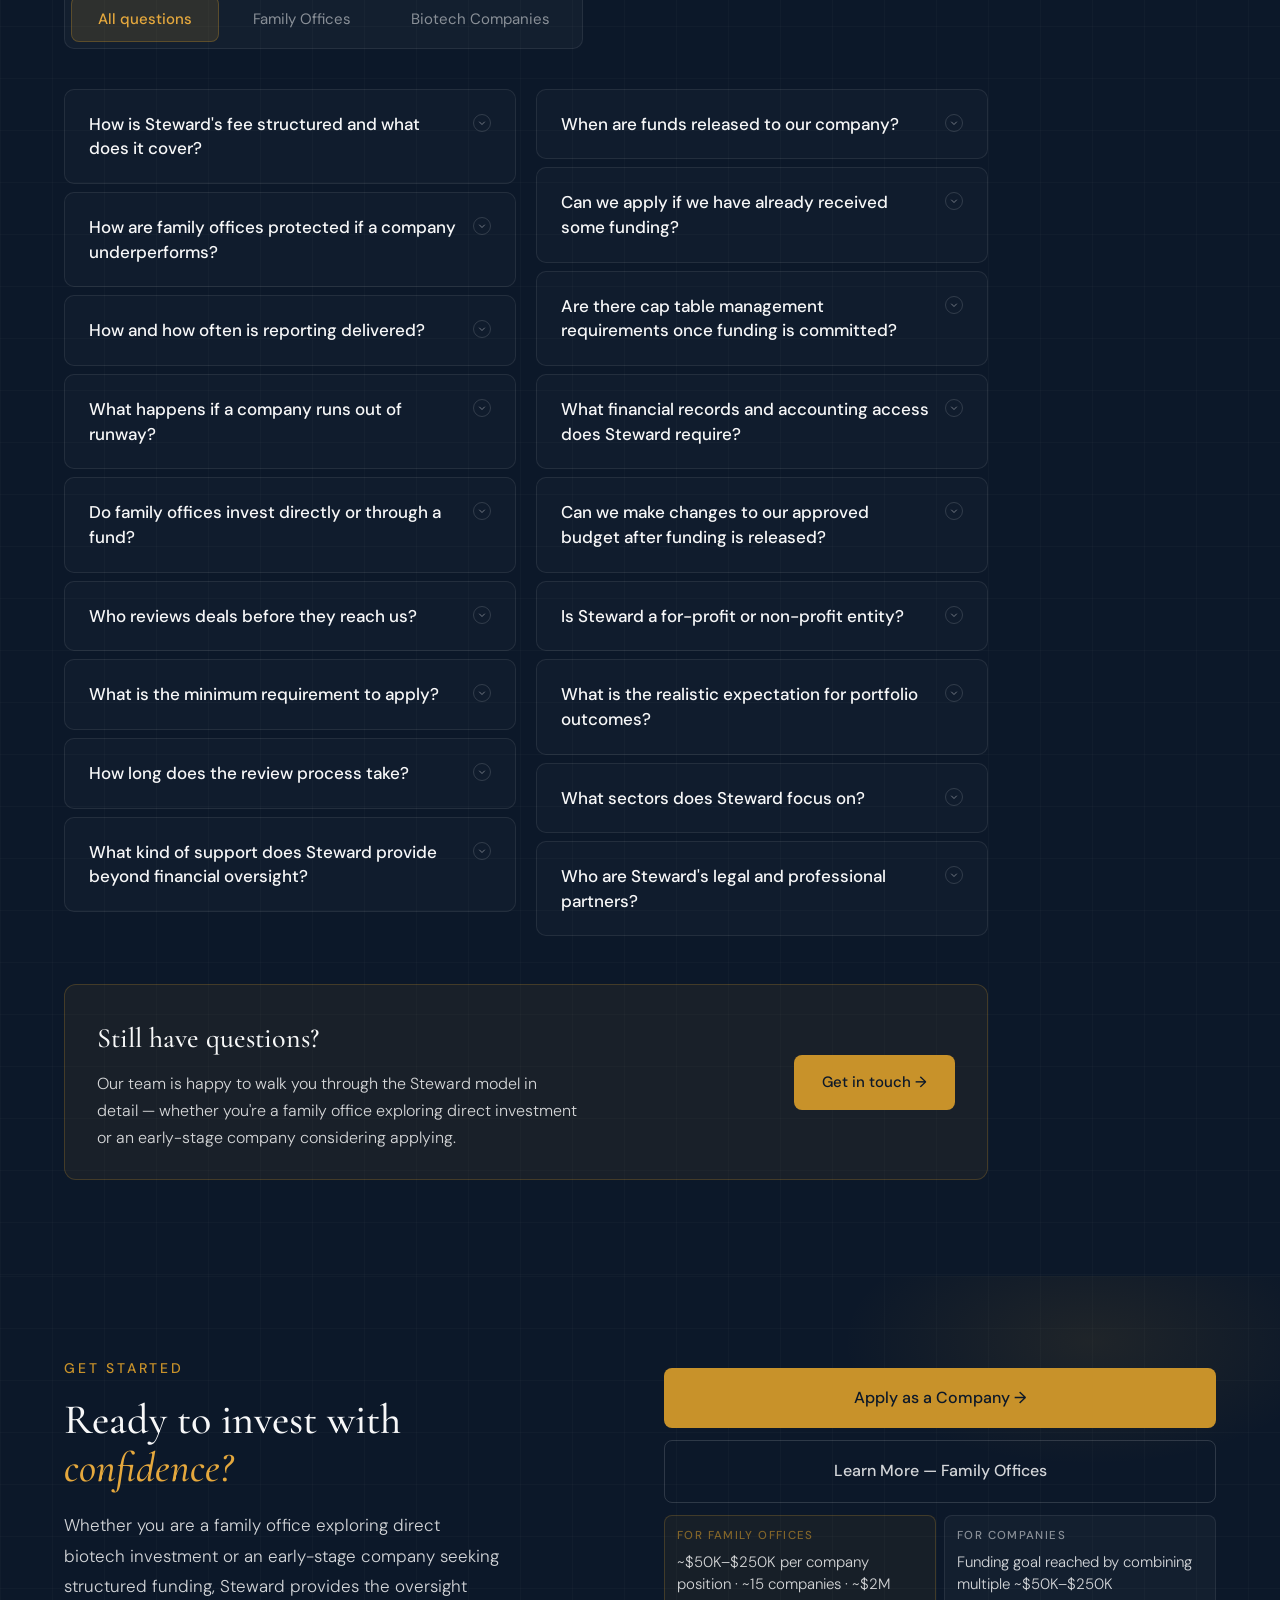
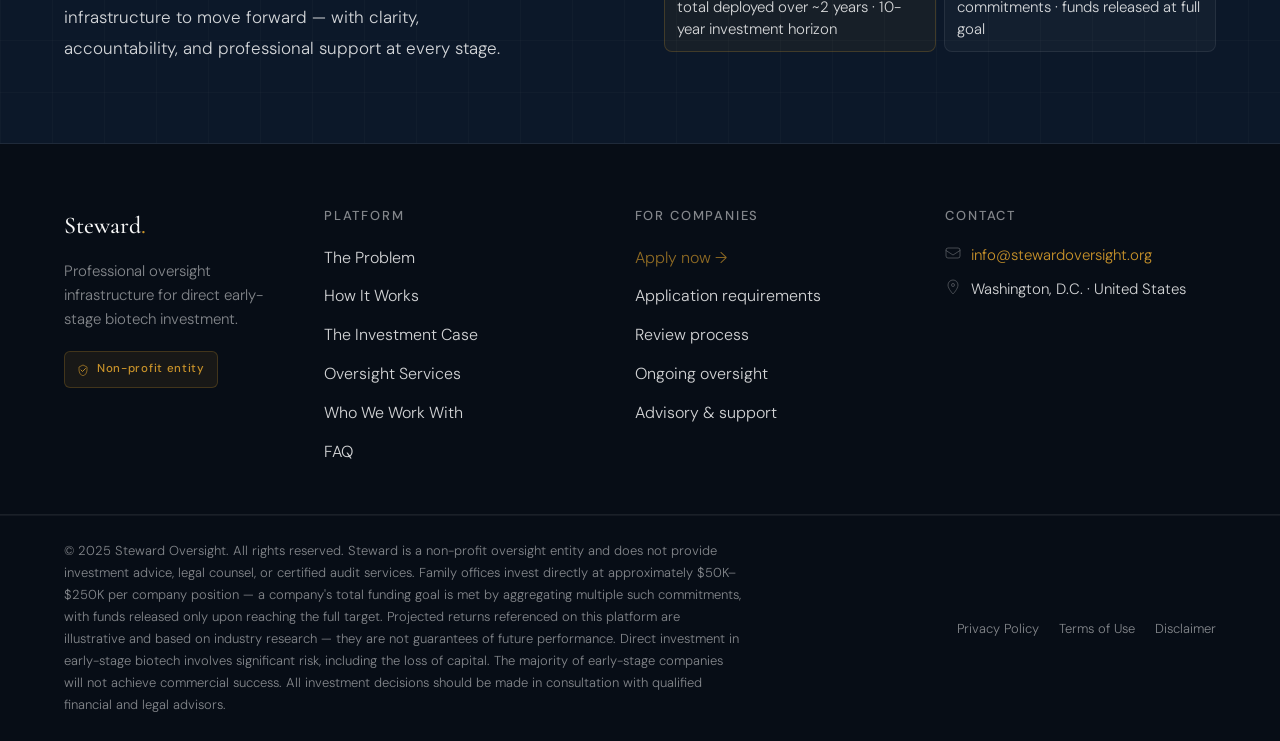
==== commit ce25379d: "Update STEWARD logo badge to version 17" ====
--- a/index.html
+++ b/index.html
@@ -957,7 +957,7 @@
 <!--
 
 <!--
-  STEWARD — Logo Badge (v16)
+  STEWARD — Logo Badge (v17 — definitive)
   Delete all previous versions, paste once before </body>
   Hard refresh: Ctrl+Shift+R / Cmd+Shift+R
 -->
@@ -972,25 +972,34 @@
     box-shadow: 0 2px 12px rgba(0,0,0,0.13);
     flex-shrink: 0;
   }
+
+  /* Hero: badge sits above section-label, left-aligned */
   .steward-hero-badge-wrap {
-    margin-bottom: 20px;
+    margin-bottom: 18px;
+    display: block;
   }
-  .steward-inner-row {
+
+  /* Other sections: flex row inside div.content */
+  .steward-content-row {
     display: flex;
     align-items: flex-start;
     justify-content: space-between;
     gap: 48px;
     width: 100%;
   }
-  .steward-inner-left  { flex: 1 1 0; min-width: 0; }
-  .steward-inner-right {
+  .steward-content-body {
+    flex: 1 1 0;
+    min-width: 0;
+  }
+  .steward-badge-col {
     flex: 0 0 auto;
     display: flex;
     align-items: flex-start;
   }
+
   @media (max-width: 900px) {
-    .steward-inner-right     { display: none; }
-    .steward-inner-row       { display: block; }
+    .steward-badge-col       { display: none; }
+    .steward-content-row     { display: block; }
     .steward-hero-badge-wrap { display: none; }
   }
 </style>
@@ -1018,114 +1027,65 @@
     return div;
   }
 
+  /* Replace any stale badges from old script versions */
   document.querySelectorAll('.steward-logo-badge').forEach(function(b) {
     b.innerHTML = BADGE_SVG;
   });
 
-  /* Find the deepest single-child container that wraps all content.
-     This is the max-width centered div, not the full-bleed section. */
-  function getInnerContainer(section) {
-    var el = section;
-    while (true) {
-      var kids = Array.from(el.children).filter(function(c) {
-        return !['SCRIPT','STYLE','NOSCRIPT'].includes(c.tagName);
-      });
-      /* If there's exactly one div child that spans less than full viewport,
-         that's our container — go one level deeper */
-      if (kids.length === 1 && kids[0].tagName === 'DIV') {
-        var w = kids[0].getBoundingClientRect().width;
-        if (w < window.innerWidth * 0.98) {
-          el = kids[0];
-          continue;
-        }
-      }
-      break;
-    }
-    return el;
-  }
-
-  /* ── HERO: badge above eyebrow text, aligned to its left ──── */
+  /* ── HERO: badge above section-label inside div.hero-left ── */
   function injectHero() {
-    var hero = document.getElementById('hero');
-    if (!hero || hero.querySelector('.steward-hero-badge-wrap')) return;
-
-    var container = getInnerContainer(hero);
-
-    /* Find the eyebrow label (first small text element before h1/h2) */
-    var eyebrow = null;
-    var children = Array.from(container.children);
-    for (var i = 0; i < children.length; i++) {
-      var tag = children[i].tagName;
-      if (/^H[123]$/.test(tag)) break;
-      eyebrow = children[i];
-    }
-    var anchor = eyebrow || container.firstChild;
+    var heroLeft = document.querySelector('#hero .hero-left');
+    if (!heroLeft || heroLeft.querySelector('.steward-hero-badge-wrap')) return;
 
     var wrap = document.createElement('div');
     wrap.className = 'steward-hero-badge-wrap';
     wrap.appendChild(makeBadge());
 
-    /* Align badge left edge with the eyebrow text left edge */
+    /* Insert before the first child of hero-left (the section-label span) */
+    heroLeft.insertBefore(wrap, heroLeft.firstChild);
+  }
+
+  /* ── OTHER SECTIONS: badge inside div.content, right of all content ─ */
+  function injectSection(sectionId) {
+    var section = document.getElementById(sectionId);
+    if (!section) return;
+
+    var content = section.querySelector(':scope > .content, :scope > div.content');
+    if (!content) return;
+    if (content.querySelector('.steward-content-row')) return;
+
+    /* Move all content children into a body col */
+    var bodyCol = document.createElement('div');
+    bodyCol.className = 'steward-content-body';
+    Array.from(content.childNodes).forEach(function(node) {
+      bodyCol.appendChild(node);
+    });
+
+    var badgeCol = document.createElement('div');
+    badgeCol.className = 'steward-badge-col';
+    badgeCol.appendChild(makeBadge());
+
+    var row = document.createElement('div');
+    row.className = 'steward-content-row';
+    row.appendChild(bodyCol);
+    row.appendChild(badgeCol);
+    content.appendChild(row);
+
+    /* Align badge top with the h2.section-headline */
     requestAnimationFrame(function() {
-      var target = eyebrow || container.querySelector('h1,h2,h3');
-      if (target) {
-        var targetLeft = target.getBoundingClientRect().left;
-        var heroLeft   = hero.getBoundingClientRect().left;
-        var inset = targetLeft - heroLeft;
-        if (inset > 0) wrap.style.paddingLeft = Math.round(inset) + 'px';
-      }
-    });
-
-    container.insertBefore(wrap, anchor);
-  }
-
-  /* ── OTHER SECTIONS: row inside content container ────────── */
-  function injectSection(section) {
-    if (section.querySelector('.steward-inner-row')) return;
-
-    var container = getInnerContainer(section);
-
-    /* Move all container children into left col */
-    var leftCol = document.createElement('div');
-    leftCol.className = 'steward-inner-left';
-    Array.from(container.children).filter(function(c) {
-      return !['SCRIPT','STYLE','NOSCRIPT'].includes(c.tagName);
-    }).forEach(function(c) { leftCol.appendChild(c); });
-
-    var rightCol = document.createElement('div');
-    rightCol.className = 'steward-inner-right';
-    rightCol.appendChild(makeBadge());
-
-    var row = document.createElement('div');
-    row.className = 'steward-inner-row';
-    row.appendChild(leftCol);
-    row.appendChild(rightCol);
-    container.appendChild(row);
-
-    /* Align badge top with h1/h2 */
-    requestAnimationFrame(function() {
-      var heading = leftCol.querySelector('h1, h2, h3');
-      if (heading) {
-        var offset = heading.getBoundingClientRect().top - row.getBoundingClientRect().top;
-        if (offset > 0) rightCol.style.paddingTop = Math.round(offset) + 'px';
-      }
+      var headline = bodyCol.querySelector('.section-headline, h2, h1');
+      if (!headline) return;
+      var rowTop      = row.getBoundingClientRect().top;
+      var headlineTop = headline.getBoundingClientRect().top;
+      var offset = headlineTop - rowTop;
+      if (offset > 0) badgeCol.style.paddingTop = Math.round(offset) + 'px';
     });
   }
 
   injectHero();
 
-  ['problem','workflow','investment','services','partners','application','faq']
-    .forEach(function(id) {
-      var el = document.getElementById(id);
-      if (el) injectSection(el);
-    });
-
-  document.querySelectorAll('section').forEach(function(sec) {
-    if (!sec.querySelector('.steward-inner-row') &&
-        !sec.querySelector('.steward-hero-badge-wrap')) {
-      injectSection(sec);
-    }
-  });
+  ['problem', 'workflow', 'investment', 'services', 'partners', 'application', 'faq']
+    .forEach(injectSection);
 
 })();
 </script>
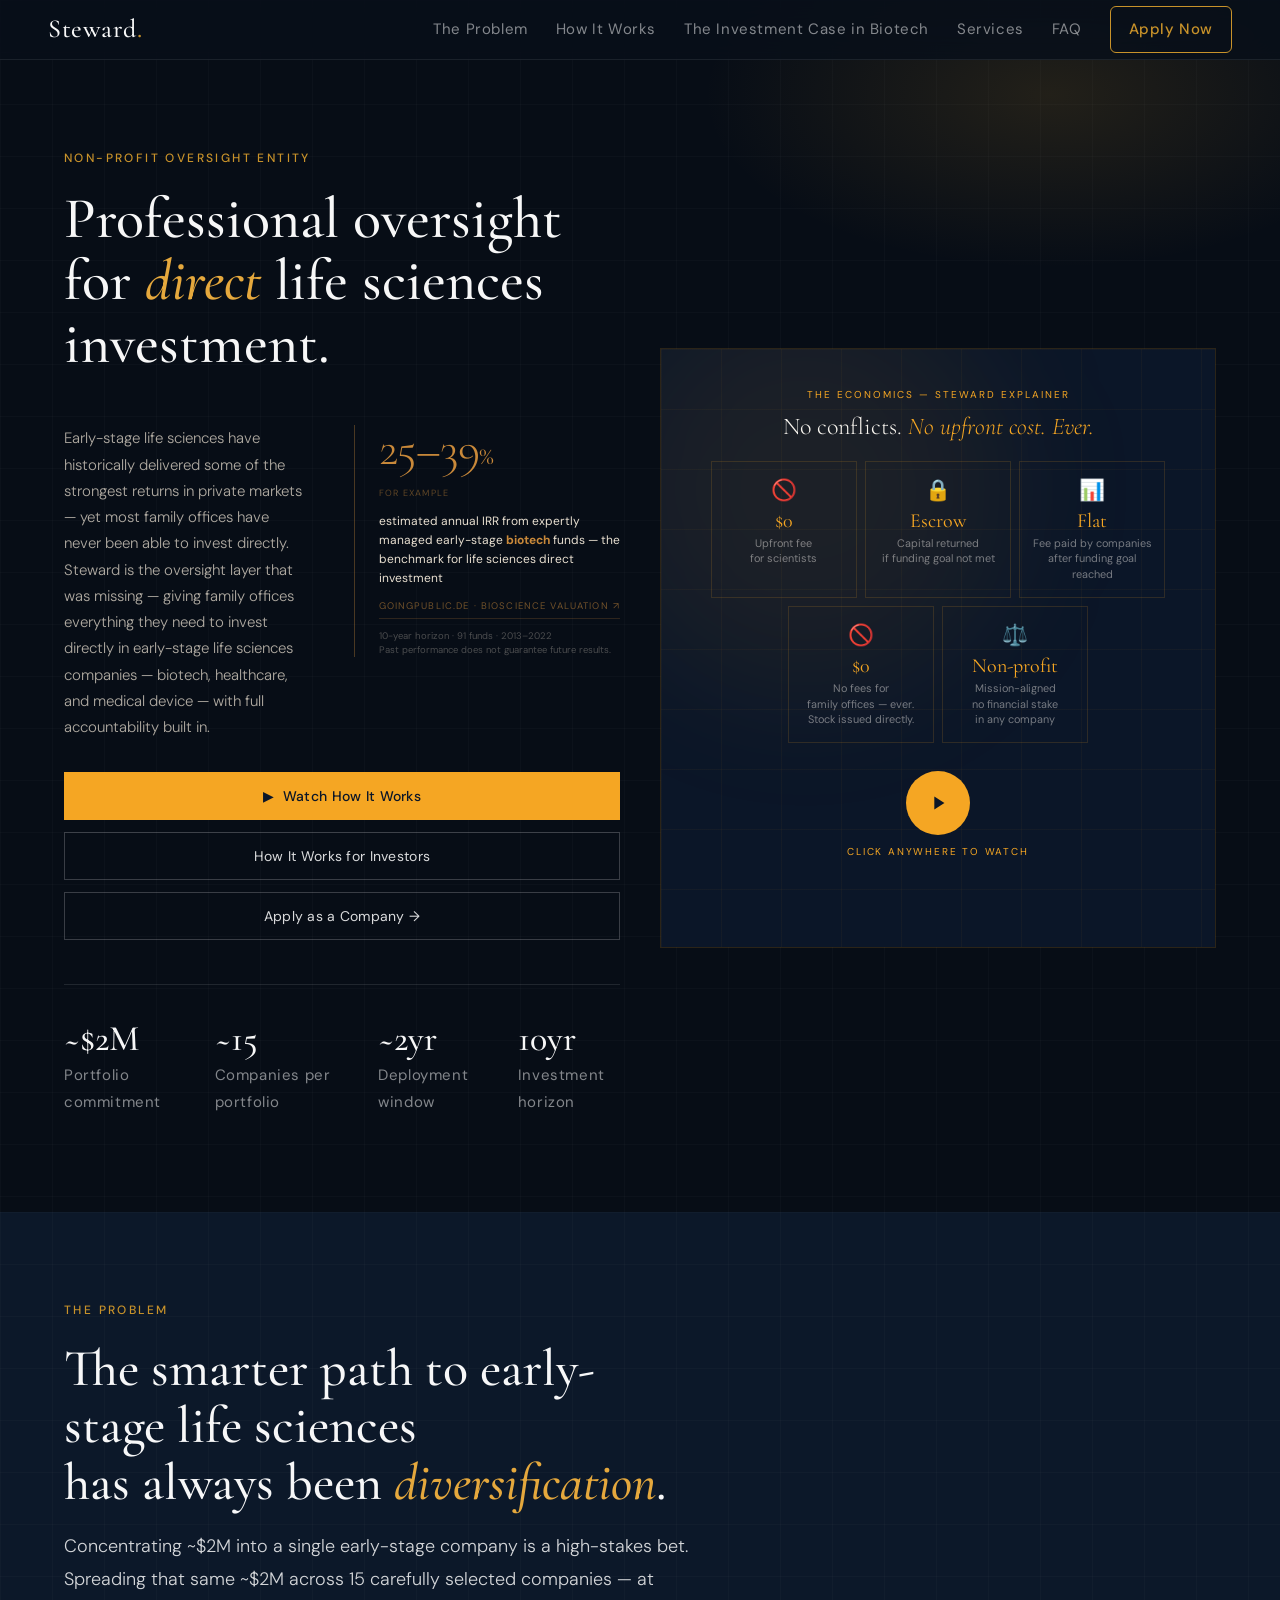
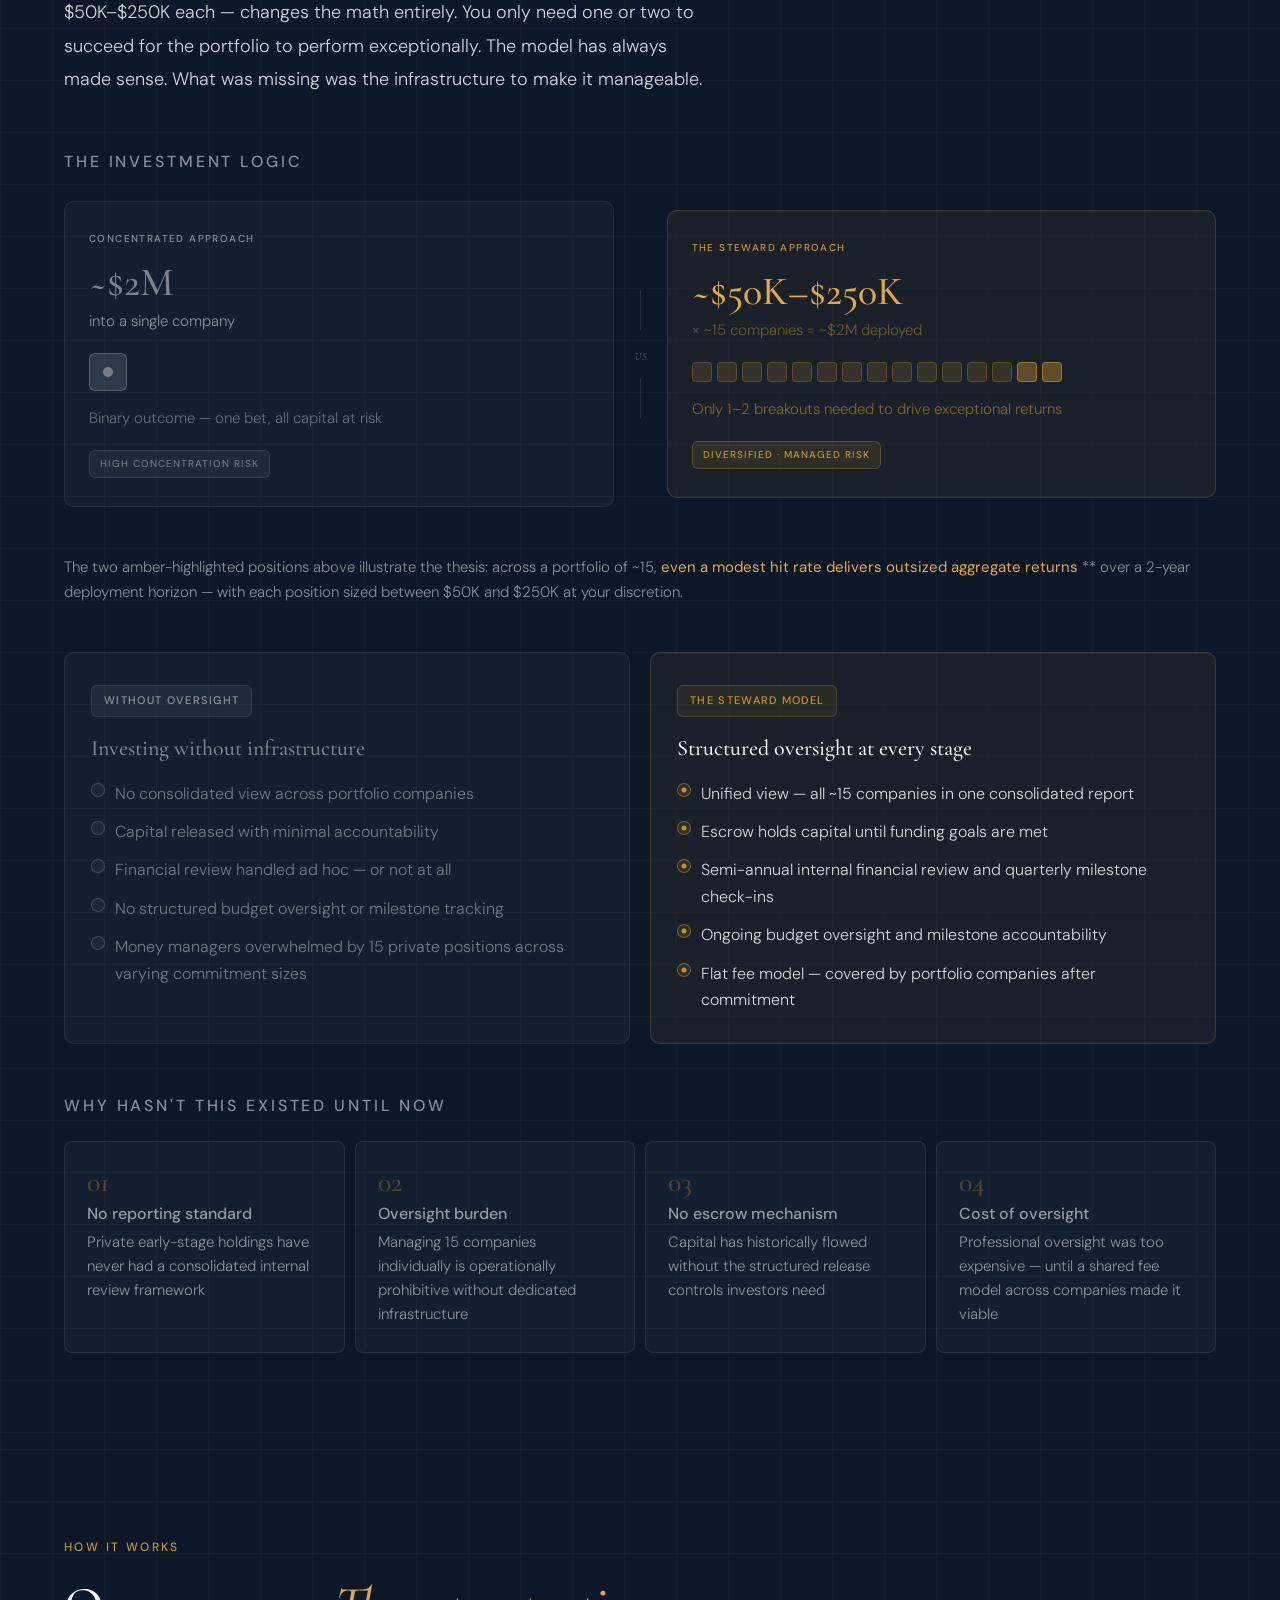
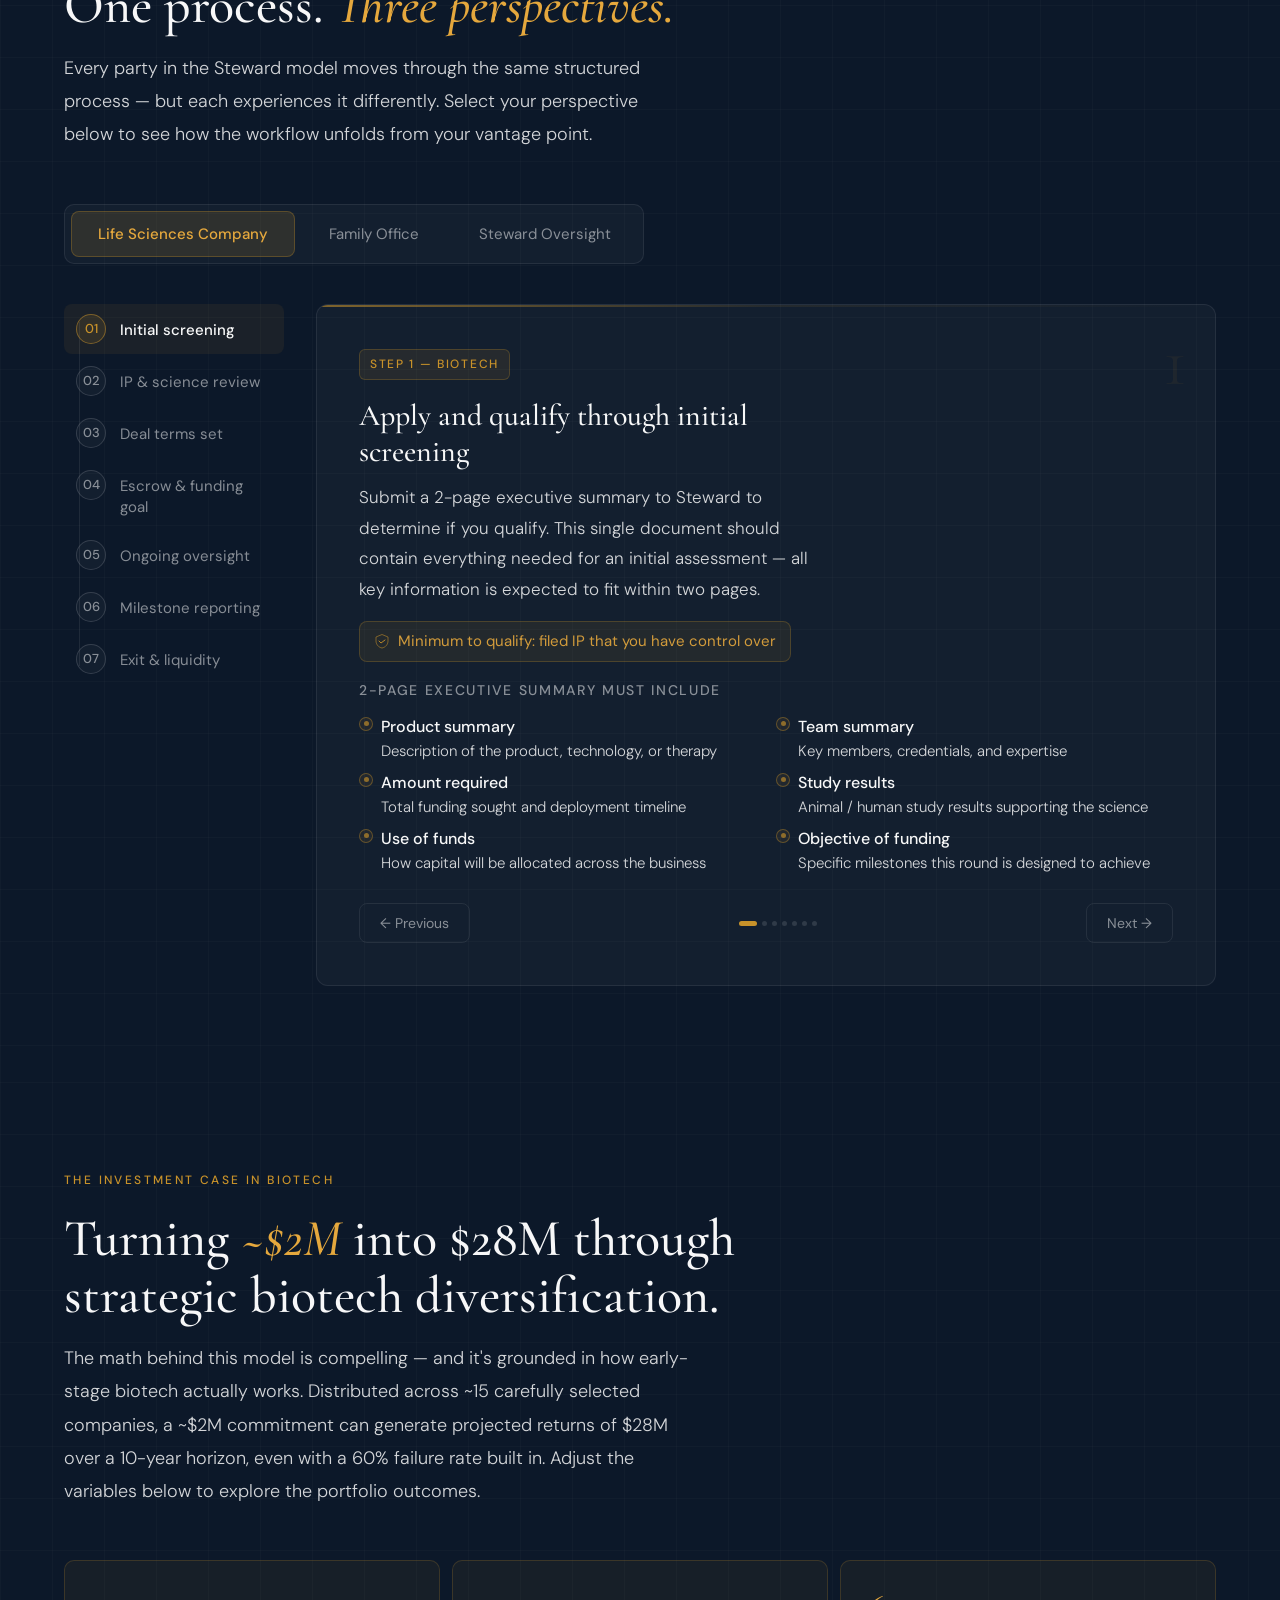
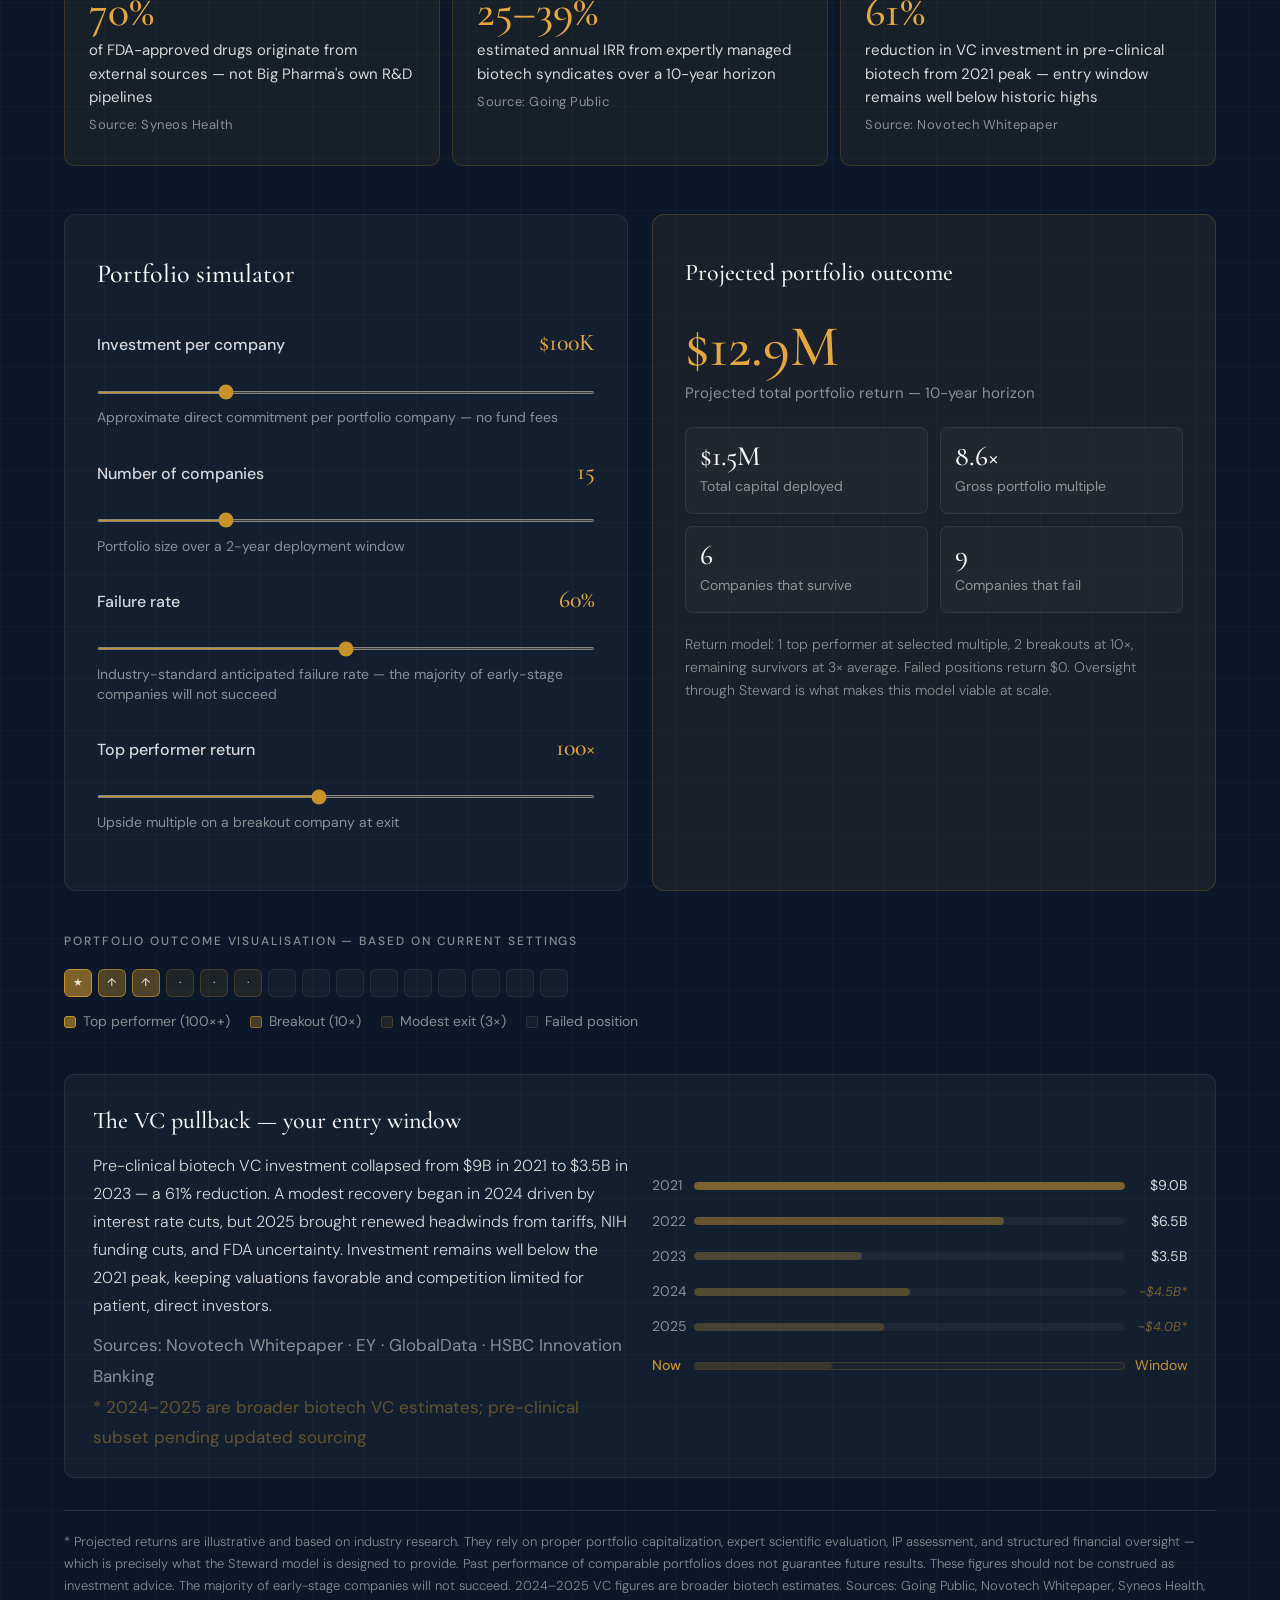
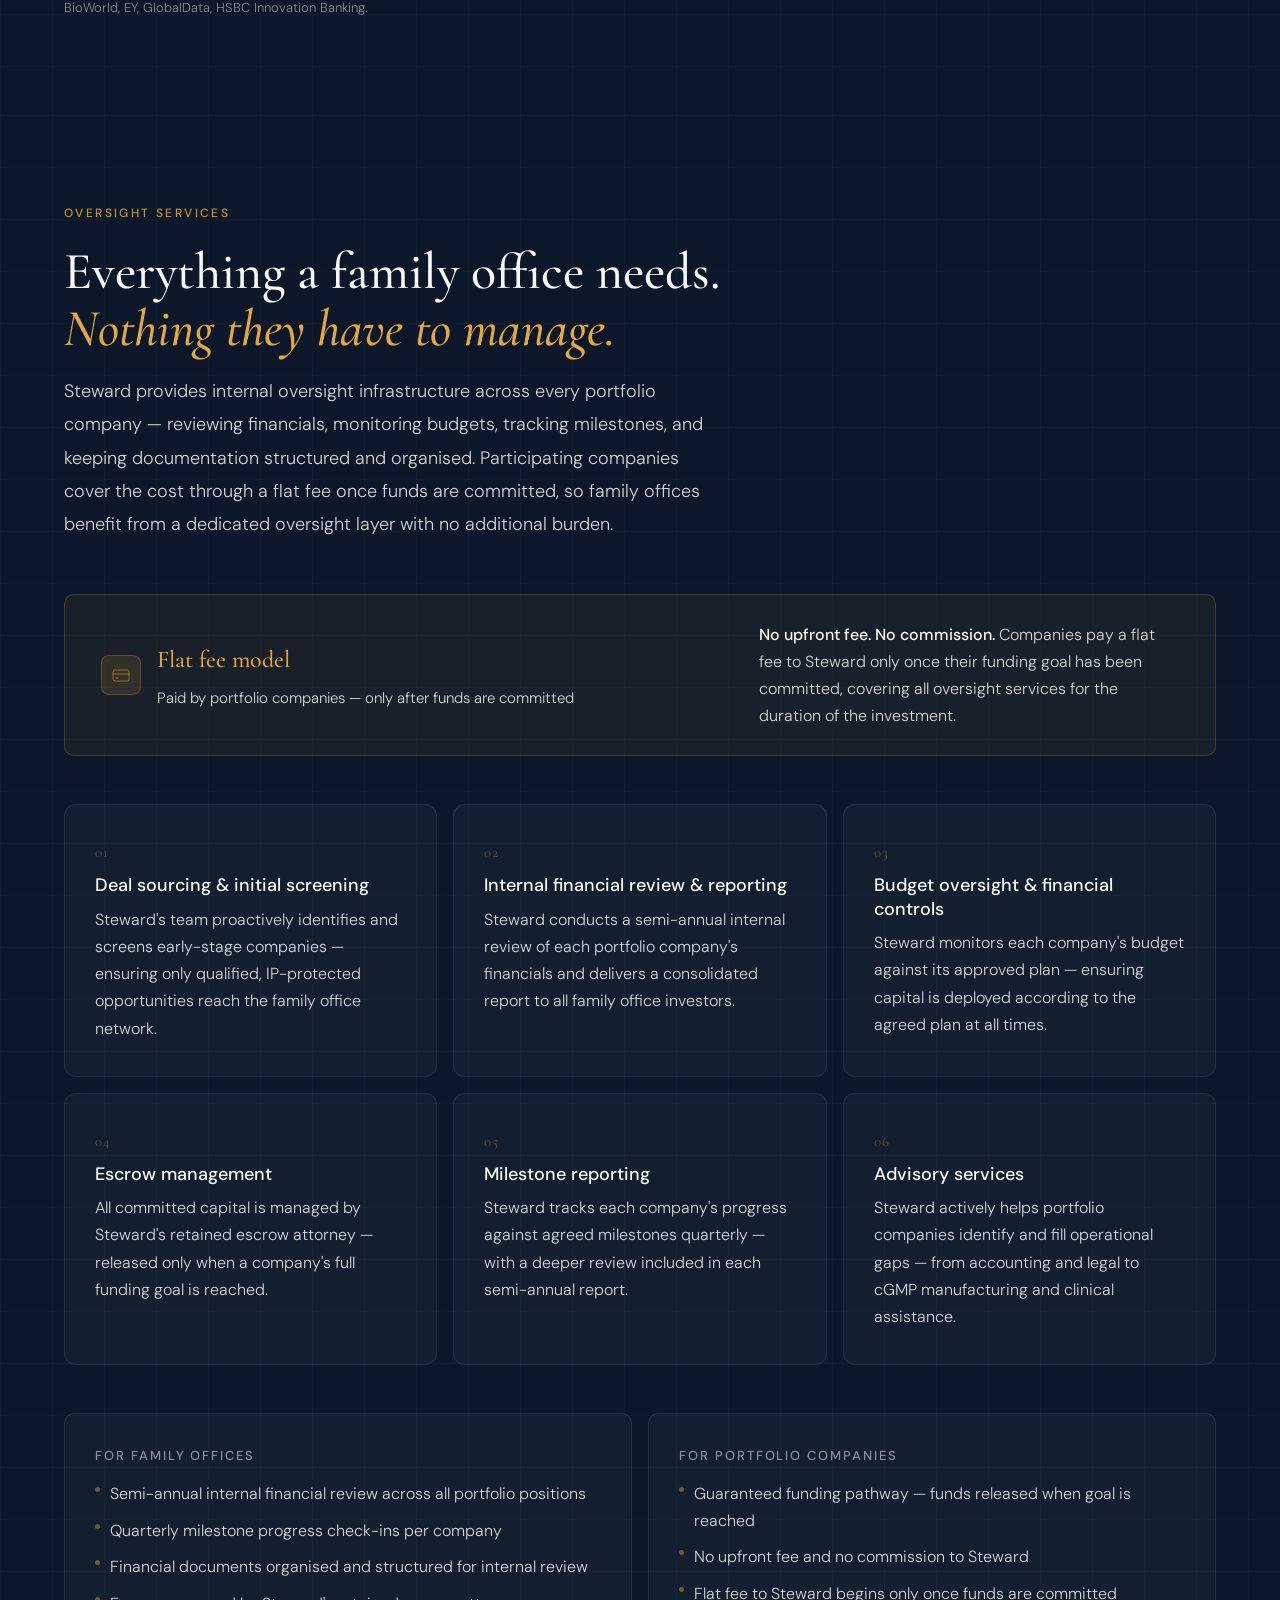
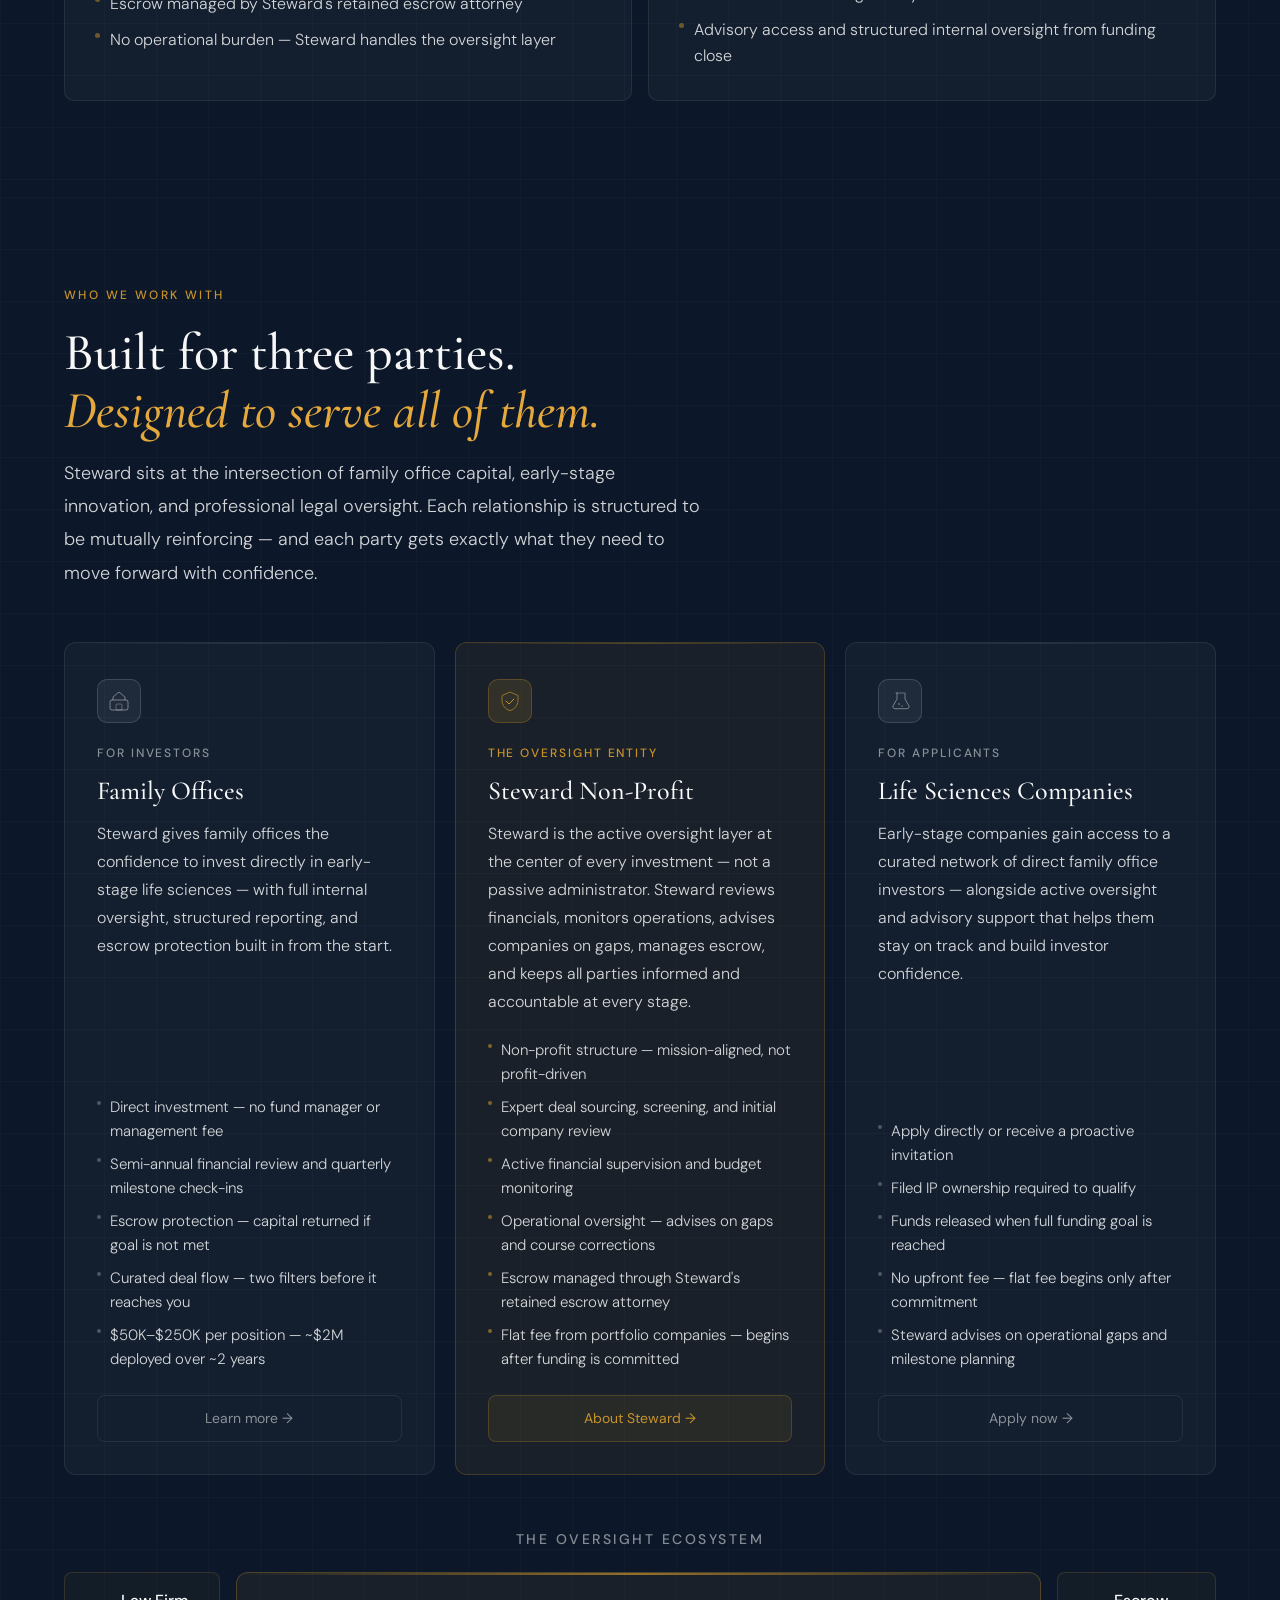
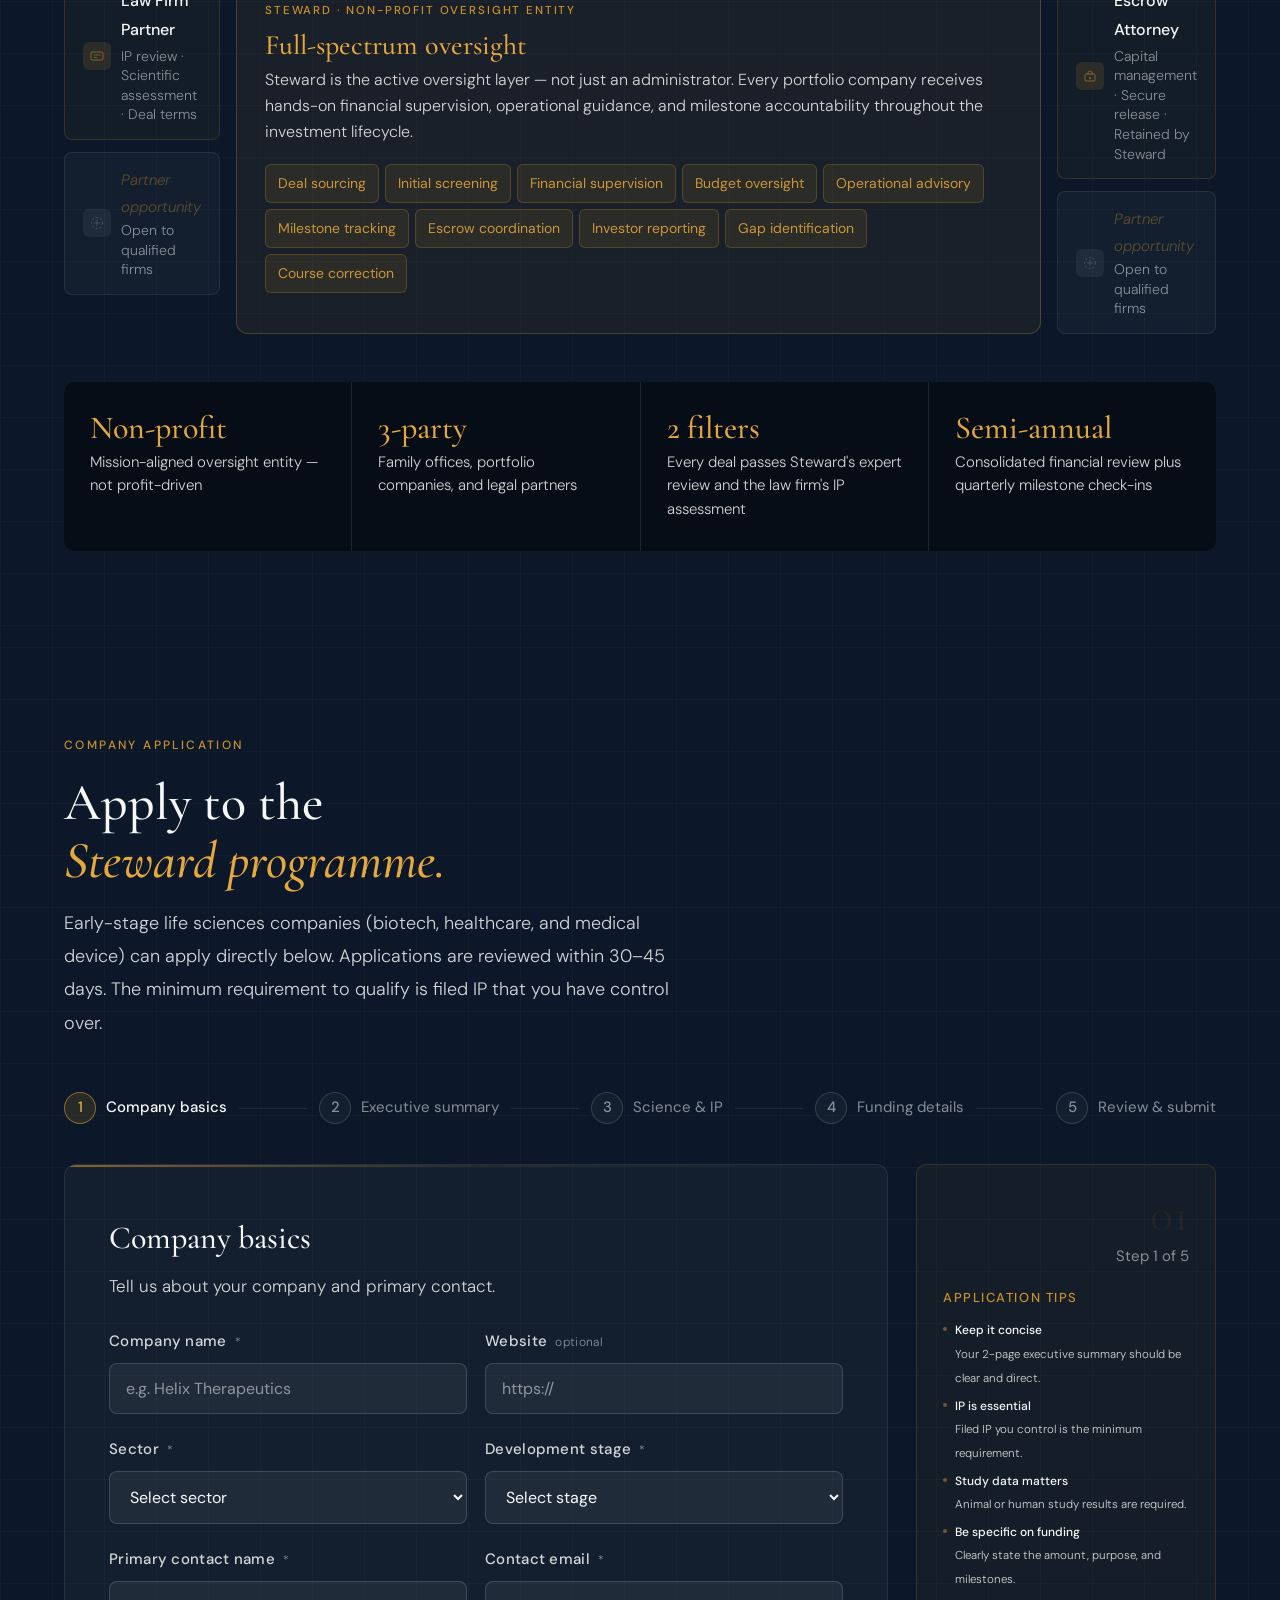
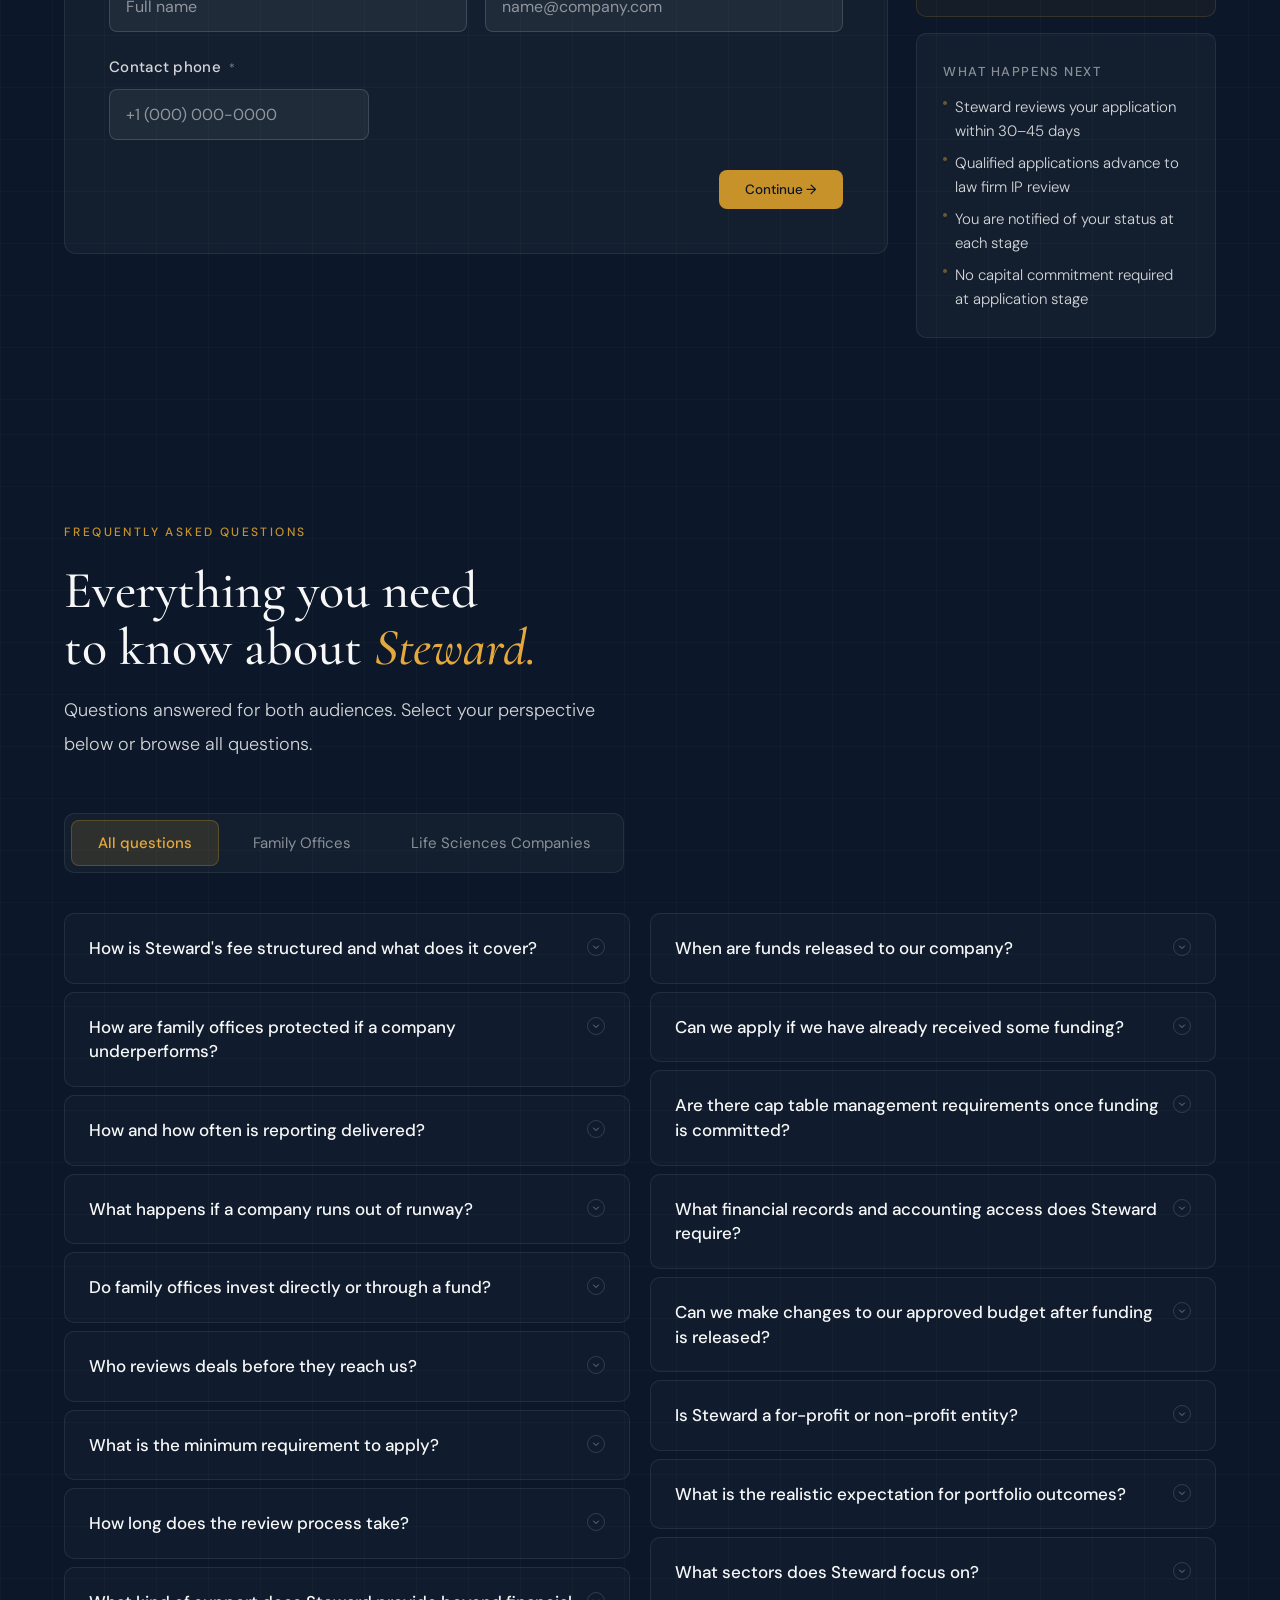
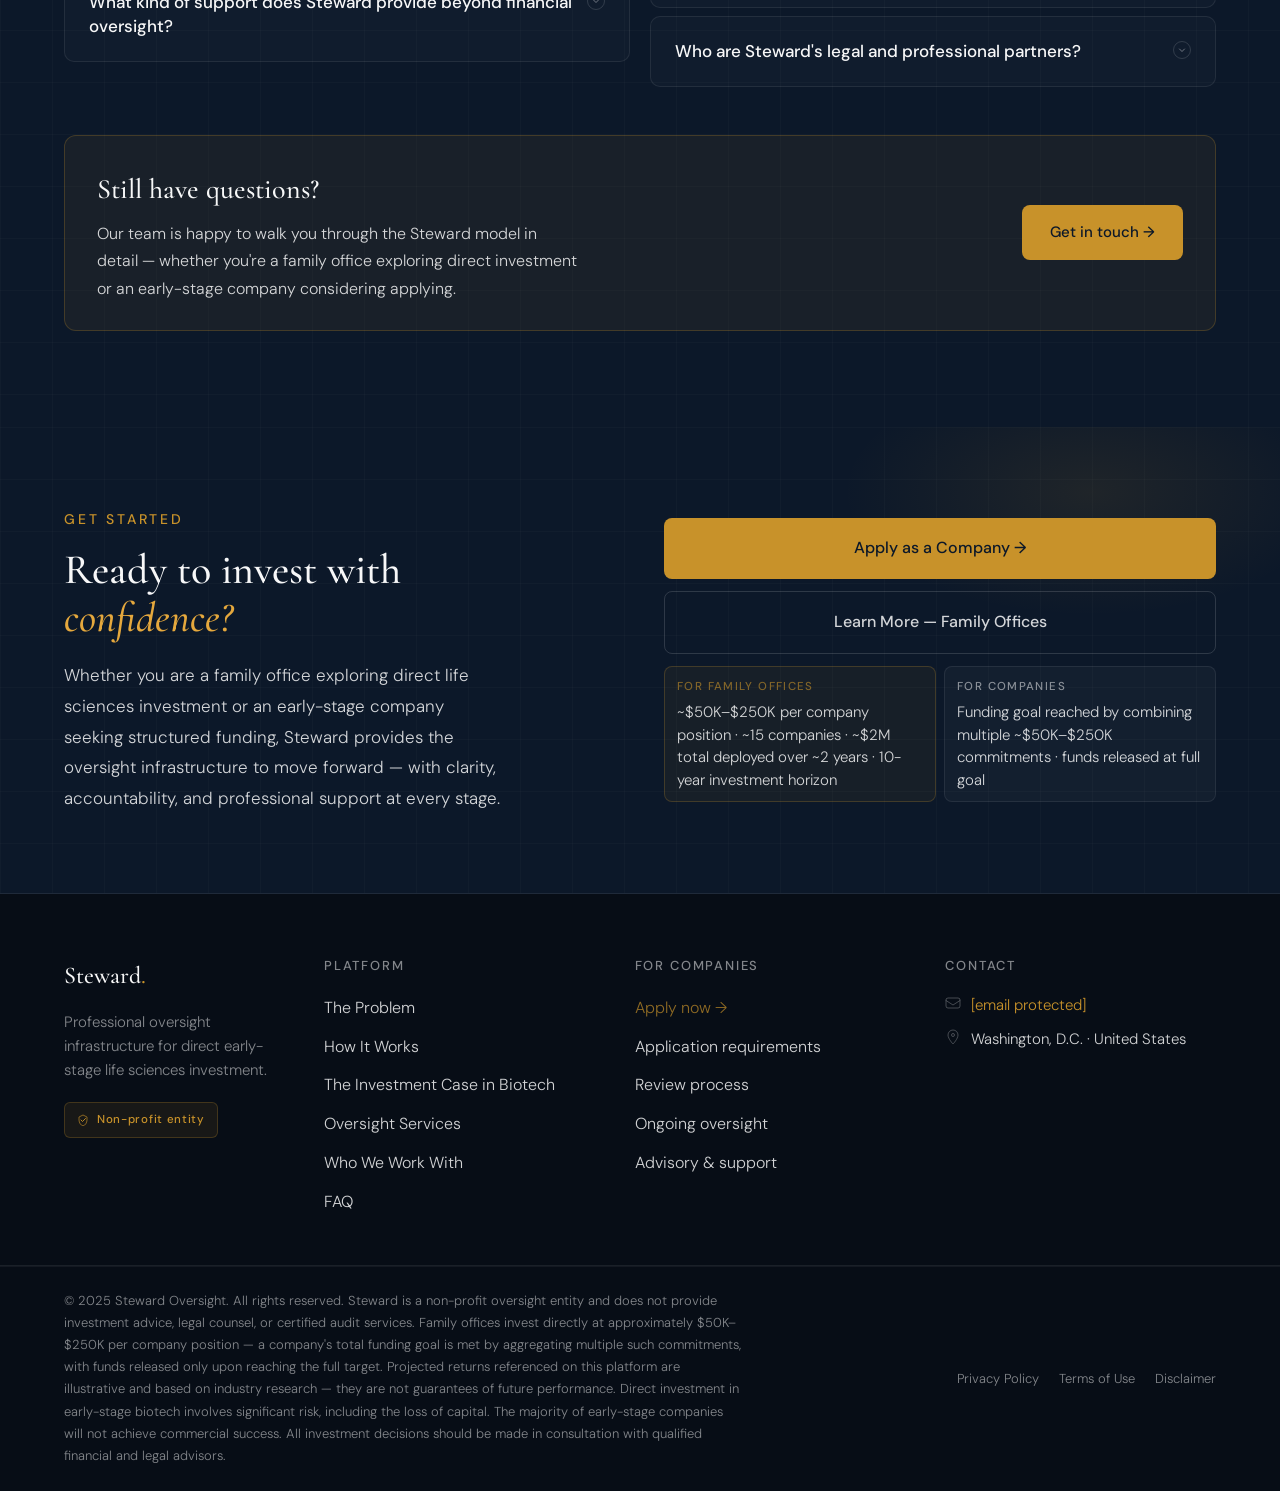
==== commit 37b2bcca: "Add files via upload" ====
--- a/index.html
+++ b/index.html
@@ -1,12 +1,13 @@
+
 <!DOCTYPE html>
 <html lang="en">
 <head>
   <meta charset="UTF-8">
   <meta name="viewport" content="width=device-width, initial-scale=1.0, maximum-scale=1.0">
-  <meta name="description" content="Steward — Professional oversight infrastructure for direct early-stage biotech investment. A non-profit entity providing family offices the confidence to invest directly in biotech, healthcare, and medical device companies.">
-  <meta property="og:title" content="Steward — Biotech Investment Oversight">
-  <meta property="og:description" content="Professional oversight entity for direct early-stage biotech investment.">
-  <title>Steward — Professional Oversight for Biotech Investment</title>
+  <meta name="description" content="Steward — Professional oversight for direct early-stage life sciences investment. A non-profit entity providing family offices the confidence to invest directly in biotech, healthcare, and medical device companies.">
+  <meta property="og:title" content="Steward — Life Sciences Investment Oversight">
+  <meta property="og:description" content="Professional oversight entity for direct early-stage life sciences investment.">
+  <title>Steward — Professional Oversight for Life Sciences Investment</title>
 
   <!-- CSS: Base & Components -->
   <link rel="stylesheet" href="css/base.css">
@@ -258,7 +259,7 @@
   <div class="nav-links">
     <a class="nav-link" data-section="problem"    href="#problem">The Problem</a>
     <a class="nav-link" data-section="workflow"   href="#workflow">How It Works</a>
-    <a class="nav-link" data-section="investment" href="#investment">The Investment Case</a>
+    <a class="nav-link" data-section="investment" href="#investment">The Investment Case in Biotech</a>
     <a class="nav-link" data-section="services"   href="#services">Services</a>
     <a class="nav-link" data-section="faq"        href="#faq">FAQ</a>
     <a class="nav-cta"  href="#application">Apply Now</a>
@@ -277,7 +278,7 @@
     <div class="hero-left">
       <span class="section-label">Non-Profit Oversight Entity</span>
       <h1 class="hero-headline">
-        Professional oversight<br>for <em>direct</em> biotech<br>investment.
+        Professional oversight<br>for <em>direct</em> life sciences<br>investment.
       </h1>
      <!--
   STEWARD — Hero power statement (two-column)
@@ -302,11 +303,10 @@
     line-height: 1.75;
     color: rgba(232,223,208,0.75);
     margin: 0;
-  ">Early-stage biotech has historically delivered some of the strongest returns
+  ">Early-stage life sciences have historically delivered some of the strongest returns
   in private markets — yet most family offices have never been able to invest
   directly. Steward is the oversight layer that was missing — giving family offices
-  everything they need to invest directly in early-stage biotech, healthcare, and
-  medical device companies with full accountability built in.</p>
+  everything they need to invest directly in early-stage life sciences companies — biotech, healthcare, and medical device — with full accountability built in.</p>
 
   <!-- RIGHT: stat that proves the opportunity is worth unlocking -->
   <div style="flex:1 1 0; border-left:1.5px solid rgba(201,137,58,0.35);
@@ -325,16 +325,24 @@
       color: #c9893a;
       letter-spacing: -1px;
     ">25–39<span style="font-size:26px; letter-spacing:0;">%</span></div>
-
-    <!-- Label — directly tied to "why Steward exists" -->
+    <div style="
+      font-family: 'DM Sans', sans-serif;
+      font-size: 9px;
+      font-weight: 400;
+      color: rgba(201,137,58,0.45);
+      letter-spacing: 0.14em;
+      text-transform: uppercase;
+      margin-top: 2px;
+    ">for example</div>
+
+    <!-- Label -->
     <div style="
       font-family: 'DM Sans', sans-serif;
       font-size: 12px;
       font-weight: 400;
       color: #e8dfd0;
       line-height: 1.6;
-    ">estimated annual IRR from expertly managed early-stage biotech funds —
-    the opportunity Steward was built to unlock for direct investors</div>
+    ">estimated annual IRR from expertly managed early-stage <strong style="color:#c9893a;">biotech</strong> funds — the benchmark for life sciences direct investment</div>
 
     <!-- Source -->
     <a href="https://www.goingpublic.de/life-sciences/the-advantage-of-early-stage-biotech-investing/"
@@ -437,7 +445,7 @@
   <div class="content">
     <span class="section-label">The Problem</span>
     <h2 class="section-headline" style="max-width:620px;">
-      The smarter path to early-stage biotech<br>has always been <em>diversification</em>.
+      The smarter path to early-stage life sciences<br>has always been <em>diversification</em>.
     </h2>
     <p class="section-sub" style="max-width:640px;">
       Concentrating ~$2M into a single early-stage company is a high-stakes bet. Spreading that same ~$2M across 15 carefully selected companies — at $50K–$250K each — changes the math entirely. You only need one or two to succeed for the portfolio to perform exceptionally. The model has always made sense. What was missing was the infrastructure to make it manageable.
@@ -513,7 +521,7 @@
     <p class="section-sub" style="max-width:620px;">Every party in the Steward model moves through the same structured process — but each experiences it differently. Select your perspective below to see how the workflow unfolds from your vantage point.</p>
 
     <div class="tab-row">
-      <button class="tab-btn wf-tab-btn active" data-tab="biotech">Biotech Company</button>
+      <button class="tab-btn wf-tab-btn active" data-tab="biotech">Life Sciences Company</button>
       <button class="tab-btn wf-tab-btn" data-tab="family">Family Office</button>
       <button class="tab-btn wf-tab-btn" data-tab="steward">Steward Oversight</button>
     </div>
@@ -540,7 +548,7 @@
 <section id="investment">
   <div class="grid-texture"></div>
   <div class="content">
-    <span class="section-label">The Investment Case</span>
+    <span class="section-label">The Investment Case in Biotech</span>
     <h2 class="section-headline">Turning <em>~$2M</em> into $28M through<br>strategic biotech diversification.</h2>
     <p class="section-sub" style="max-width:640px;">The math behind this model is compelling — and it's grounded in how early-stage biotech actually works. Distributed across ~15 carefully selected companies, a ~$2M commitment can generate projected returns of $28M over a 10-year horizon, even with a 60% failure rate built in. Adjust the variables below to explore the portfolio outcomes.</p>
 
@@ -705,7 +713,7 @@
         </div>
         <div class="col-tag tag-dim">For investors</div>
         <div class="col-title">Family Offices</div>
-        <div class="col-body">Steward gives family offices the confidence to invest directly in early-stage biotech — with full internal oversight, structured reporting, and escrow protection built in from the start.</div>
+        <div class="col-body">Steward gives family offices the confidence to invest directly in early-stage life sciences — with full internal oversight, structured reporting, and escrow protection built in from the start.</div>
         <ul class="col-list">
           <li class="col-item"><div class="col-dot dot-dim"></div>Direct investment — no fund manager or management fee</li>
           <li class="col-item"><div class="col-dot dot-dim"></div>Semi-annual financial review and quarterly milestone check-ins</li>
@@ -739,7 +747,7 @@
           <svg width="22" height="22" viewBox="0 0 22 22" fill="none"><path d="M8 3v6L4 16a2 2 0 001.9 2.7h12.2A2 2 0 0020 16l-4-7V3" stroke="rgba(255,255,255,0.5)" stroke-width="0.8" stroke-linecap="round" stroke-linejoin="round"/><path d="M7 3h8" stroke="rgba(255,255,255,0.4)" stroke-width="0.8" stroke-linecap="round"/><circle cx="10" cy="14" r="1" fill="rgba(255,255,255,0.3)"/><circle cx="13" cy="16" r="1" fill="rgba(255,255,255,0.2)"/></svg>
         </div>
         <div class="col-tag tag-dim">For applicants</div>
-        <div class="col-title">Biotech, Healthcare &amp; MedDevice</div>
+        <div class="col-title">Life Sciences Companies</div>
         <div class="col-body">Early-stage companies gain access to a curated network of direct family office investors — alongside active oversight and advisory support that helps them stay on track and build investor confidence.</div>
         <ul class="col-list">
           <li class="col-item"><div class="col-dot dot-dim"></div>Apply directly or receive a proactive invitation</li>
@@ -807,7 +815,7 @@
   <div class="content">
     <span class="section-label">Company Application</span>
     <h2 class="section-headline">Apply to the<br><em>Steward programme.</em></h2>
-    <p class="section-sub" style="max-width:640px;">Early-stage biotech, healthcare, and medical device companies can apply directly below. Applications are reviewed within 30–45 days. The minimum requirement to qualify is filed IP that you have control over.</p>
+    <p class="section-sub" style="max-width:640px;">Early-stage life sciences companies (biotech, healthcare, and medical device) can apply directly below. Applications are reviewed within 30–45 days. The minimum requirement to qualify is filed IP that you have control over.</p>
 
     <div class="progress-wrap" id="appProgress"></div>
     <div class="form-wrap" id="appFormWrap"></div>
@@ -828,7 +836,7 @@
     <div class="tab-row">
       <button class="tab-btn faq-tab-btn active" data-tab="all">All questions</button>
       <button class="tab-btn faq-tab-btn" data-tab="family">Family Offices</button>
-      <button class="tab-btn faq-tab-btn" data-tab="biotech">Biotech Companies</button>
+      <button class="tab-btn faq-tab-btn" data-tab="biotech">Life Sciences Companies</button>
     </div>
 
     <div class="faq-wrap" id="faqWrap"></div>
@@ -838,7 +846,7 @@
         <div class="contact-title">Still have questions?</div>
         <div class="contact-body">Our team is happy to walk you through the Steward model in detail — whether you're a family office exploring direct investment or an early-stage company considering applying.</div>
       </div>
-      <a class="btn btn-primary" href="mailto:info@stewardoversight.org">Get in touch →</a>
+      <a class="btn btn-primary" href="/cdn-cgi/l/email-protection#1e777078715e6d6a7b697f6c7a71687b6c6d7779766a30716c79">Get in touch →</a>
     </div>
   </div>
 </section>
@@ -855,7 +863,7 @@
     <div class="content" style="grid-column:1">
       <p class="cta-label">Get started</p>
       <h2 class="cta-headline">Ready to invest with<br><em>confidence?</em></h2>
-      <p class="cta-sub">Whether you are a family office exploring direct biotech investment or an early-stage company seeking structured funding, Steward provides the oversight infrastructure to move forward — with clarity, accountability, and professional support at every stage.</p>
+      <p class="cta-sub">Whether you are a family office exploring direct life sciences investment or an early-stage company seeking structured funding, Steward provides the oversight infrastructure to move forward — with clarity, accountability, and professional support at every stage.</p>
     </div>
     <div class="cta-right content">
       <a class="btn btn-primary btn-lg btn-full" href="#application">Apply as a Company →</a>
@@ -876,7 +884,7 @@
   <div class="footer-main">
     <div>
       <div class="footer-logo">Steward<span>.</span></div>
-      <p class="footer-tagline">Professional oversight infrastructure for direct early-stage biotech investment.</p>
+      <p class="footer-tagline">Professional oversight infrastructure for direct early-stage life sciences investment.</p>
       <div class="badge-nonprofit">
         <svg width="12" height="12" viewBox="0 0 12 12" fill="none"><path d="M6 1L2 3v3c0 2.8 1.9 5.4 4 5.9 2.1-.5 4-3.1 4-5.9V3L6 1z" stroke="rgba(200,146,42,0.8)" stroke-width="0.8" stroke-linejoin="round"/><path d="M4 6l1.5 1.5 3-3" stroke="rgba(200,146,42,1)" stroke-width="0.9" stroke-linecap="round" stroke-linejoin="round"/></svg>
         <span>Non-profit entity</span>
@@ -887,7 +895,7 @@
       <div class="footer-links">
         <a class="footer-link" href="#problem">The Problem</a>
         <a class="footer-link" href="#workflow">How It Works</a>
-        <a class="footer-link" href="#investment">The Investment Case</a>
+        <a class="footer-link" href="#investment">The Investment Case in Biotech</a>
         <a class="footer-link" href="#services">Oversight Services</a>
         <a class="footer-link" href="#partners">Who We Work With</a>
         <a class="footer-link" href="#faq">FAQ</a>
@@ -907,7 +915,7 @@
       <div class="footer-col-title">Contact</div>
       <div class="contact-item">
         <svg class="contact-icon" viewBox="0 0 16 16" fill="none"><rect x="1" y="3" width="14" height="10" rx="2" stroke="rgba(255,255,255,0.7)" stroke-width="0.8"/><path d="M1 5.5l7 4.5 7-4.5" stroke="rgba(255,255,255,0.7)" stroke-width="0.8" stroke-linecap="round"/></svg>
-        <div class="contact-text"><a href="mailto:info@stewardoversight.org">info@stewardoversight.org</a></div>
+        <div class="contact-text"><a href="/cdn-cgi/l/email-protection#b9d0d7dfd6f9cacddcced8cbddd6cfdccbcad0ded1cd97d6cbde"><span class="__cf_email__" data-cfemail="ee87808881ae9d9a8b998f9c8a81988b9c9d8789869ac0819c89">[email&#160;protected]</span></a></div>
       </div>
       <div class="contact-item">
         <svg class="contact-icon" viewBox="0 0 16 16" fill="none"><path d="M8 1C5.2 1 3 3.2 3 6c0 3.8 5 9 5 9s5-5.2 5-9c0-2.8-2.2-5-5-5z" stroke="rgba(255,255,255,0.7)" stroke-width="0.8"/><circle cx="8" cy="6" r="1.5" stroke="rgba(255,255,255,0.7)" stroke-width="0.8"/></svg>
@@ -934,7 +942,7 @@
 <!-- ============================================================
      JAVASCRIPT
      ============================================================ -->
-<script src="js/modules/workflow.js"></script>
+<script data-cfasync="false" src="/cdn-cgi/scripts/5c5dd728/cloudflare-static/email-decode.min.js"></script><script src="js/modules/workflow.js"></script>
 <script src="js/modules/simulator.js"></script>
 <script src="js/modules/services.js"></script>
 <script src="js/modules/application.js"></script>
@@ -957,7 +965,7 @@
 <!--
 
 <!--
-  STEWARD — Logo Badge (v17 — definitive)
+  STEWARD — Logo Badge (v16)
   Delete all previous versions, paste once before </body>
   Hard refresh: Ctrl+Shift+R / Cmd+Shift+R
 -->
@@ -972,34 +980,25 @@
     box-shadow: 0 2px 12px rgba(0,0,0,0.13);
     flex-shrink: 0;
   }
-
-  /* Hero: badge sits above section-label, left-aligned */
   .steward-hero-badge-wrap {
-    margin-bottom: 18px;
-    display: block;
+    margin-bottom: 20px;
   }
-
-  /* Other sections: flex row inside div.content */
-  .steward-content-row {
+  .steward-inner-row {
     display: flex;
     align-items: flex-start;
     justify-content: space-between;
     gap: 48px;
     width: 100%;
   }
-  .steward-content-body {
-    flex: 1 1 0;
-    min-width: 0;
-  }
-  .steward-badge-col {
+  .steward-inner-left  { flex: 1 1 0; min-width: 0; }
+  .steward-inner-right {
     flex: 0 0 auto;
     display: flex;
     align-items: flex-start;
   }
-
   @media (max-width: 900px) {
-    .steward-badge-col       { display: none; }
-    .steward-content-row     { display: block; }
+    .steward-inner-right     { display: none; }
+    .steward-inner-row       { display: block; }
     .steward-hero-badge-wrap { display: none; }
   }
 </style>
@@ -1027,68 +1026,102 @@
     return div;
   }
 
-  /* Replace any stale badges from old script versions */
   document.querySelectorAll('.steward-logo-badge').forEach(function(b) {
     b.innerHTML = BADGE_SVG;
   });
 
-  /* ── HERO: badge above section-label inside div.hero-left ── */
+  /* Find the deepest single-child container that wraps all content.
+     This is the max-width centered div, not the full-bleed section. */
+  function getInnerContainer(section) {
+    var el = section;
+    while (true) {
+      var kids = Array.from(el.children).filter(function(c) {
+        return !['SCRIPT','STYLE','NOSCRIPT'].includes(c.tagName);
+      });
+      /* If there's exactly one div child that spans less than full viewport,
+         that's our container — go one level deeper */
+      if (kids.length === 1 && kids[0].tagName === 'DIV') {
+        var w = kids[0].getBoundingClientRect().width;
+        if (w < window.innerWidth * 0.98) {
+          el = kids[0];
+          continue;
+        }
+      }
+      break;
+    }
+    return el;
+  }
+
+  /* ── HERO: badge above eyebrow text, aligned to its left ──── */
   function injectHero() {
-    var heroLeft = document.querySelector('#hero .hero-left');
-    if (!heroLeft || heroLeft.querySelector('.steward-hero-badge-wrap')) return;
+    var hero = document.getElementById('hero');
+    if (!hero || hero.querySelector('.steward-hero-badge-wrap')) return;
+
+    var container = getInnerContainer(hero);
+
+    /* Find the eyebrow label (first small text element before h1/h2) */
+    var eyebrow = null;
+    var children = Array.from(container.children);
+    for (var i = 0; i < children.length; i++) {
+      var tag = children[i].tagName;
+      if (/^H[123]$/.test(tag)) break;
+      eyebrow = children[i];
+    }
+    var anchor = eyebrow || container.firstChild;
 
     var wrap = document.createElement('div');
     wrap.className = 'steward-hero-badge-wrap';
     wrap.appendChild(makeBadge());
 
-    /* Insert before the first child of hero-left (the section-label span) */
-    heroLeft.insertBefore(wrap, heroLeft.firstChild);
+    /* Align badge left edge with the eyebrow text left edge */
+    requestAnimationFrame(function() {
+      var target = eyebrow || container.querySelector('h1,h2,h3');
+      if (target) {
+        var targetLeft = target.getBoundingClientRect().left;
+        var heroLeft   = hero.getBoundingClientRect().left;
+        var inset = targetLeft - heroLeft;
+        if (inset > 0) wrap.style.paddingLeft = Math.round(inset) + 'px';
+      }
+    });
+
+    container.insertBefore(wrap, anchor);
   }
 
-  /* ── OTHER SECTIONS: badge inside div.content, right of all content ─ */
-  function injectSection(sectionId) {
-    var section = document.getElementById(sectionId);
-    if (!section) return;
-
-    var content = section.querySelector(':scope > .content, :scope > div.content');
-    if (!content) return;
-    if (content.querySelector('.steward-content-row')) return;
-
-    /* Move all content children into a body col */
-    var bodyCol = document.createElement('div');
-    bodyCol.className = 'steward-content-body';
-    Array.from(content.childNodes).forEach(function(node) {
-      bodyCol.appendChild(node);
-    });
-
-    var badgeCol = document.createElement('div');
-    badgeCol.className = 'steward-badge-col';
-    badgeCol.appendChild(makeBadge());
+  /* ── OTHER SECTIONS: row inside content container ────────── */
+  function injectSection(section) {
+    if (section.querySelector('.steward-inner-row')) return;
+
+    var container = getInnerContainer(section);
+
+    /* Move all container children into left col */
+    var leftCol = document.createElement('div');
+    leftCol.className = 'steward-inner-left';
+    Array.from(container.children).filter(function(c) {
+      return !['SCRIPT','STYLE','NOSCRIPT'].includes(c.tagName);
+    }).forEach(function(c) { leftCol.appendChild(c); });
+
+    var rightCol = document.createElement('div');
+    rightCol.className = 'steward-inner-right';
+    rightCol.appendChild(makeBadge());
 
     var row = document.createElement('div');
-    row.className = 'steward-content-row';
-    row.appendChild(bodyCol);
-    row.appendChild(badgeCol);
-    content.appendChild(row);
-
-    /* Align badge top with the h2.section-headline */
+    row.className = 'steward-inner-row';
+    row.appendChild(leftCol);
+    row.appendChild(rightCol);
+    container.appendChild(row);
+
+    /* Align badge top with h1/h2 */
     requestAnimationFrame(function() {
-      var headline = bodyCol.querySelector('.section-headline, h2, h1');
-      if (!headline) return;
-      var rowTop      = row.getBoundingClientRect().top;
-      var headlineTop = headline.getBoundingClientRect().top;
-      var offset = headlineTop - rowTop;
-      if (offset > 0) badgeCol.style.paddingTop = Math.round(offset) + 'px';
+      var heading = leftCol.querySelector('h1, h2, h3');
+      if (heading) {
+        var offset = heading.getBoundingClientRect().top - row.getBoundingClientRect().top;
+        if (offset > 0) rightCol.style.paddingTop = Math.round(offset) + 'px';
+      }
     });
   }
 
   injectHero();
 
-  ['problem', 'workflow', 'investment', 'services', 'partners', 'application', 'faq']
-    .forEach(injectSection);
-
-})();
-</script>
-<!--
-</body>
-</html>
+  ['problem','workflow','investment','services','partners','application','faq']
+    .forEach(function(id) {
+      var el = document.getEleme
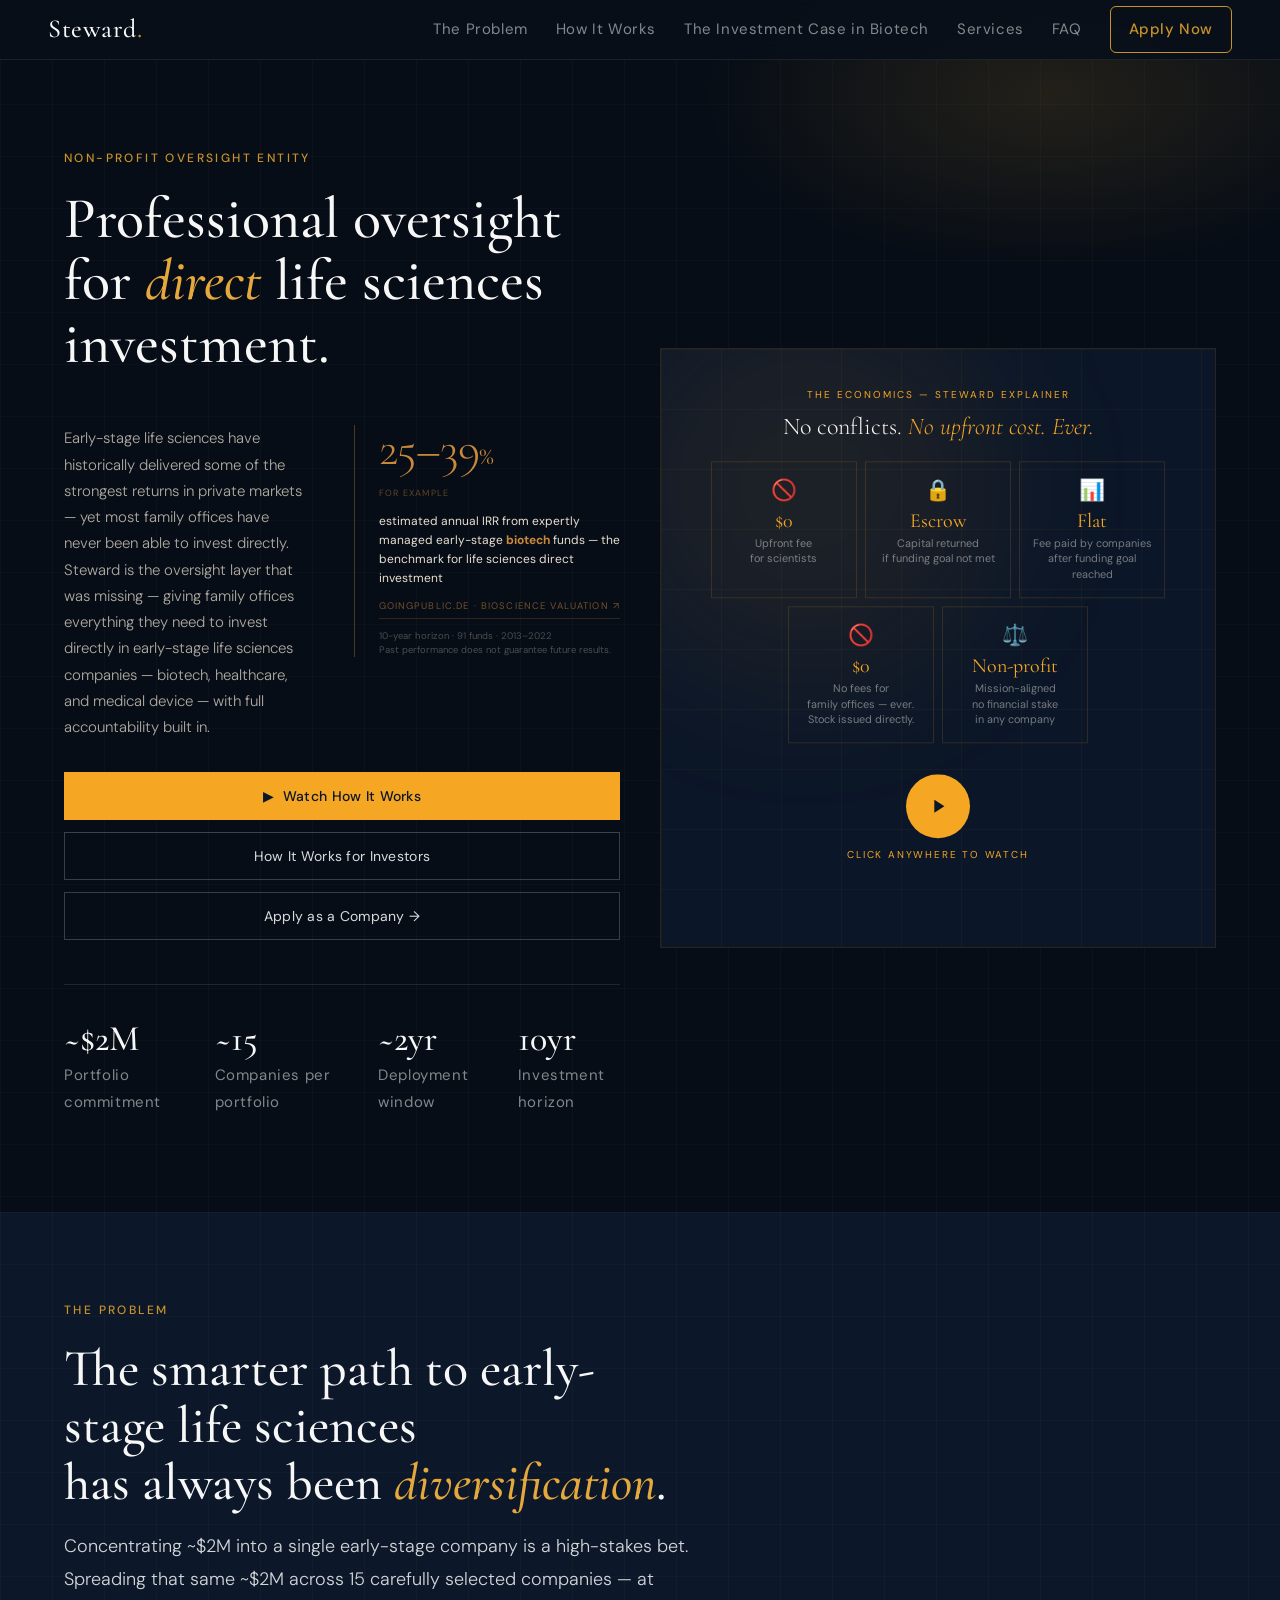
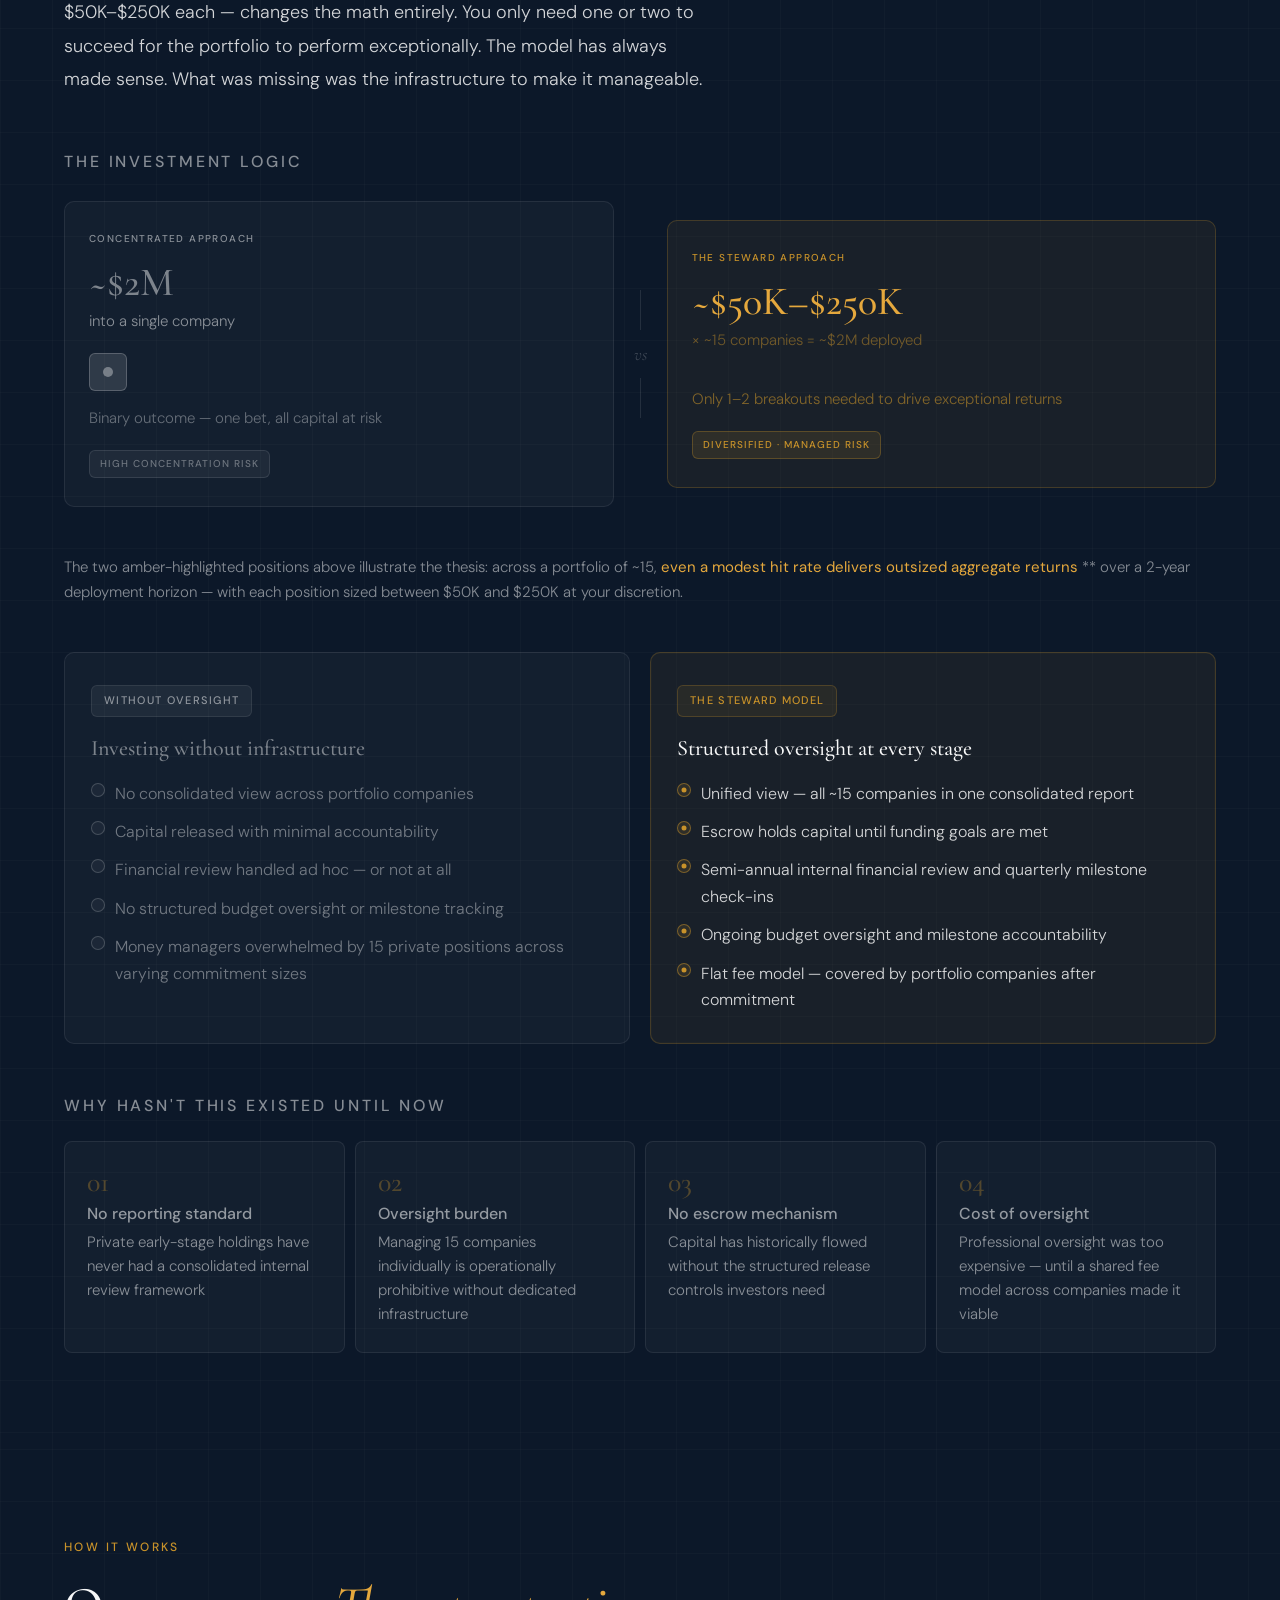
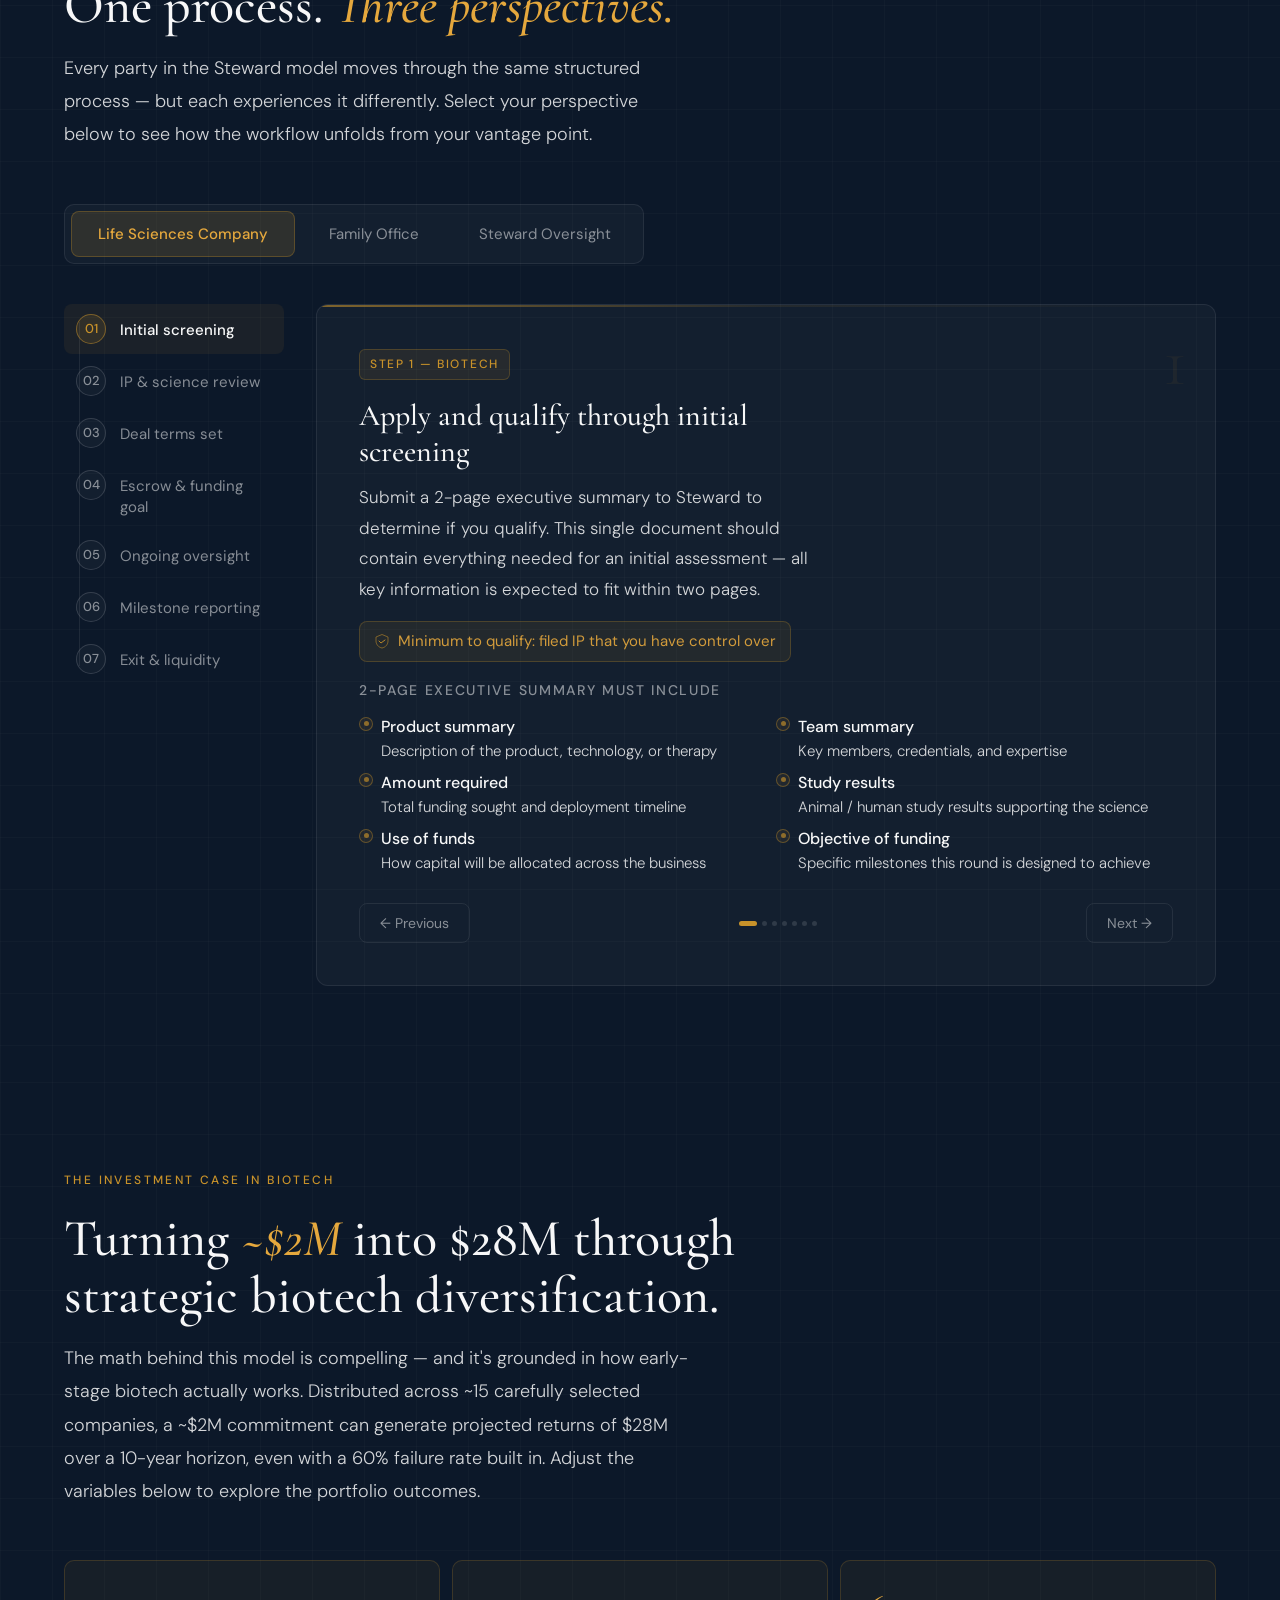
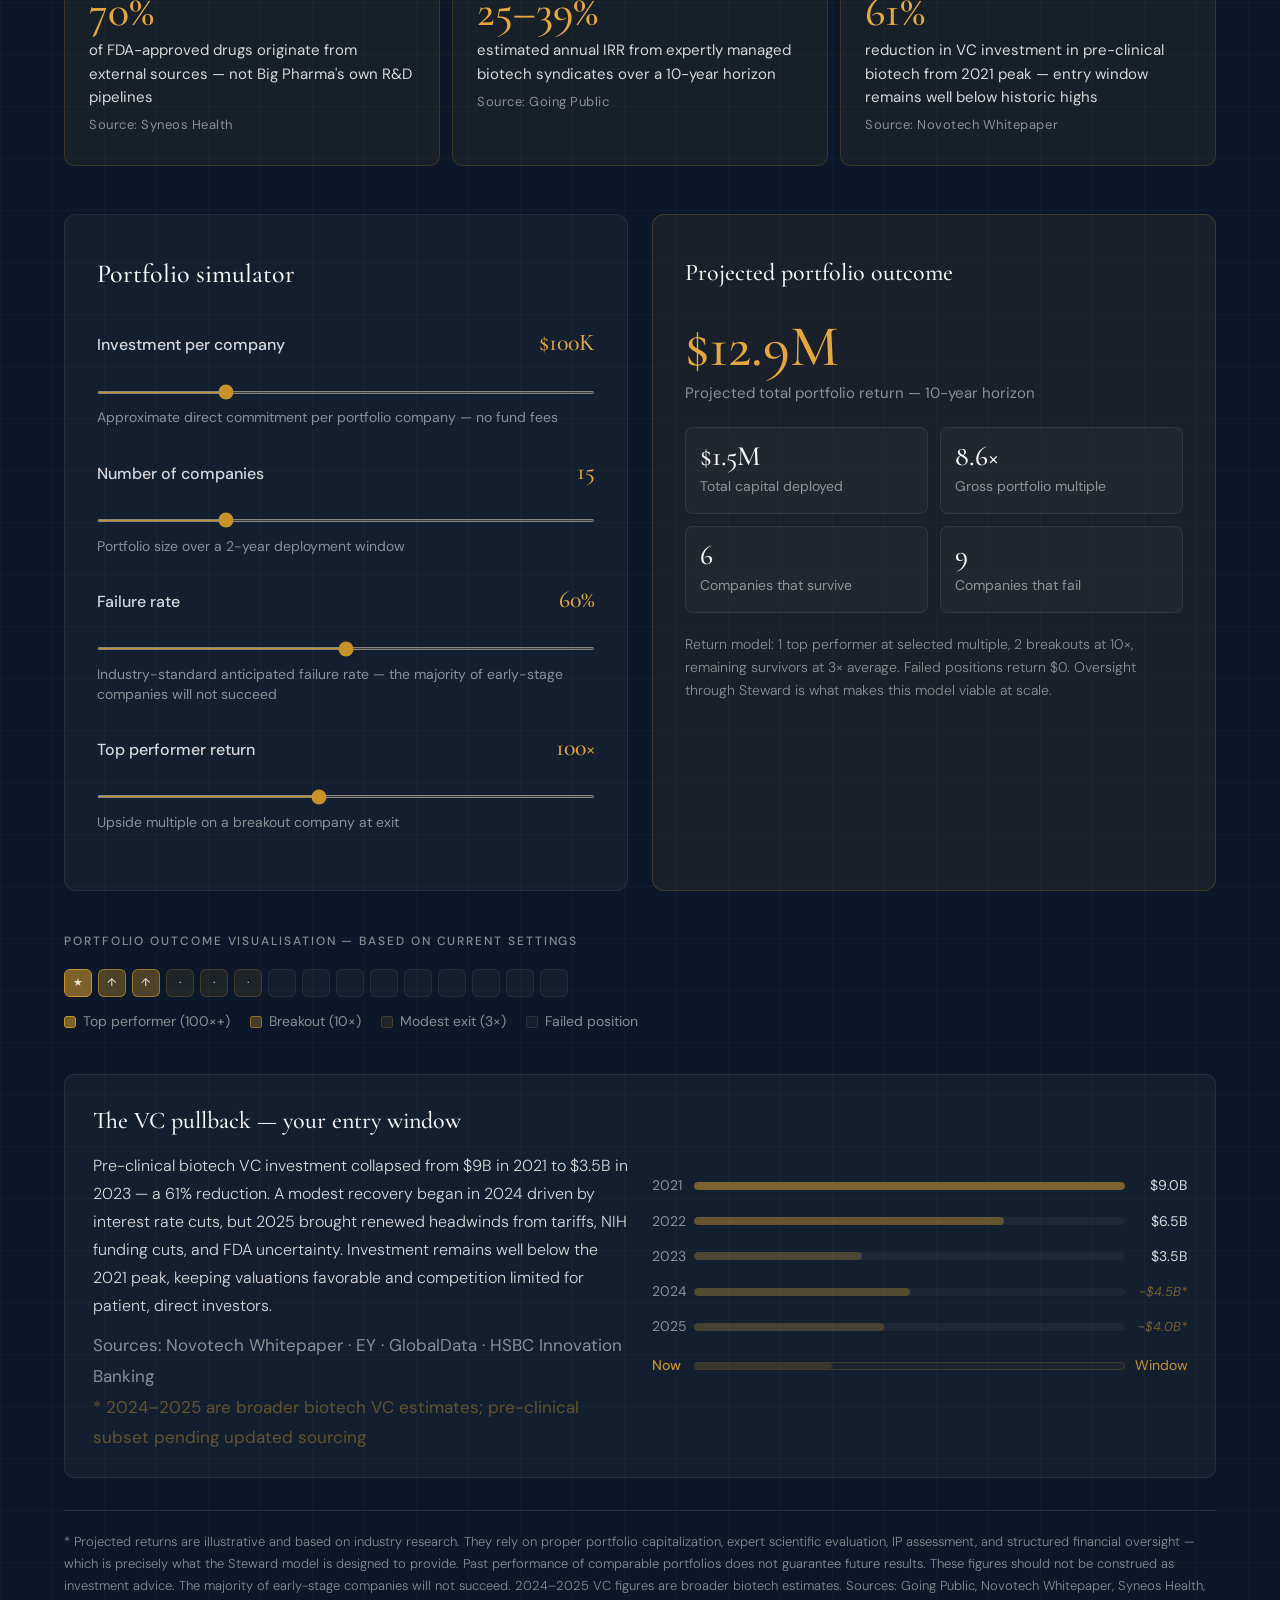
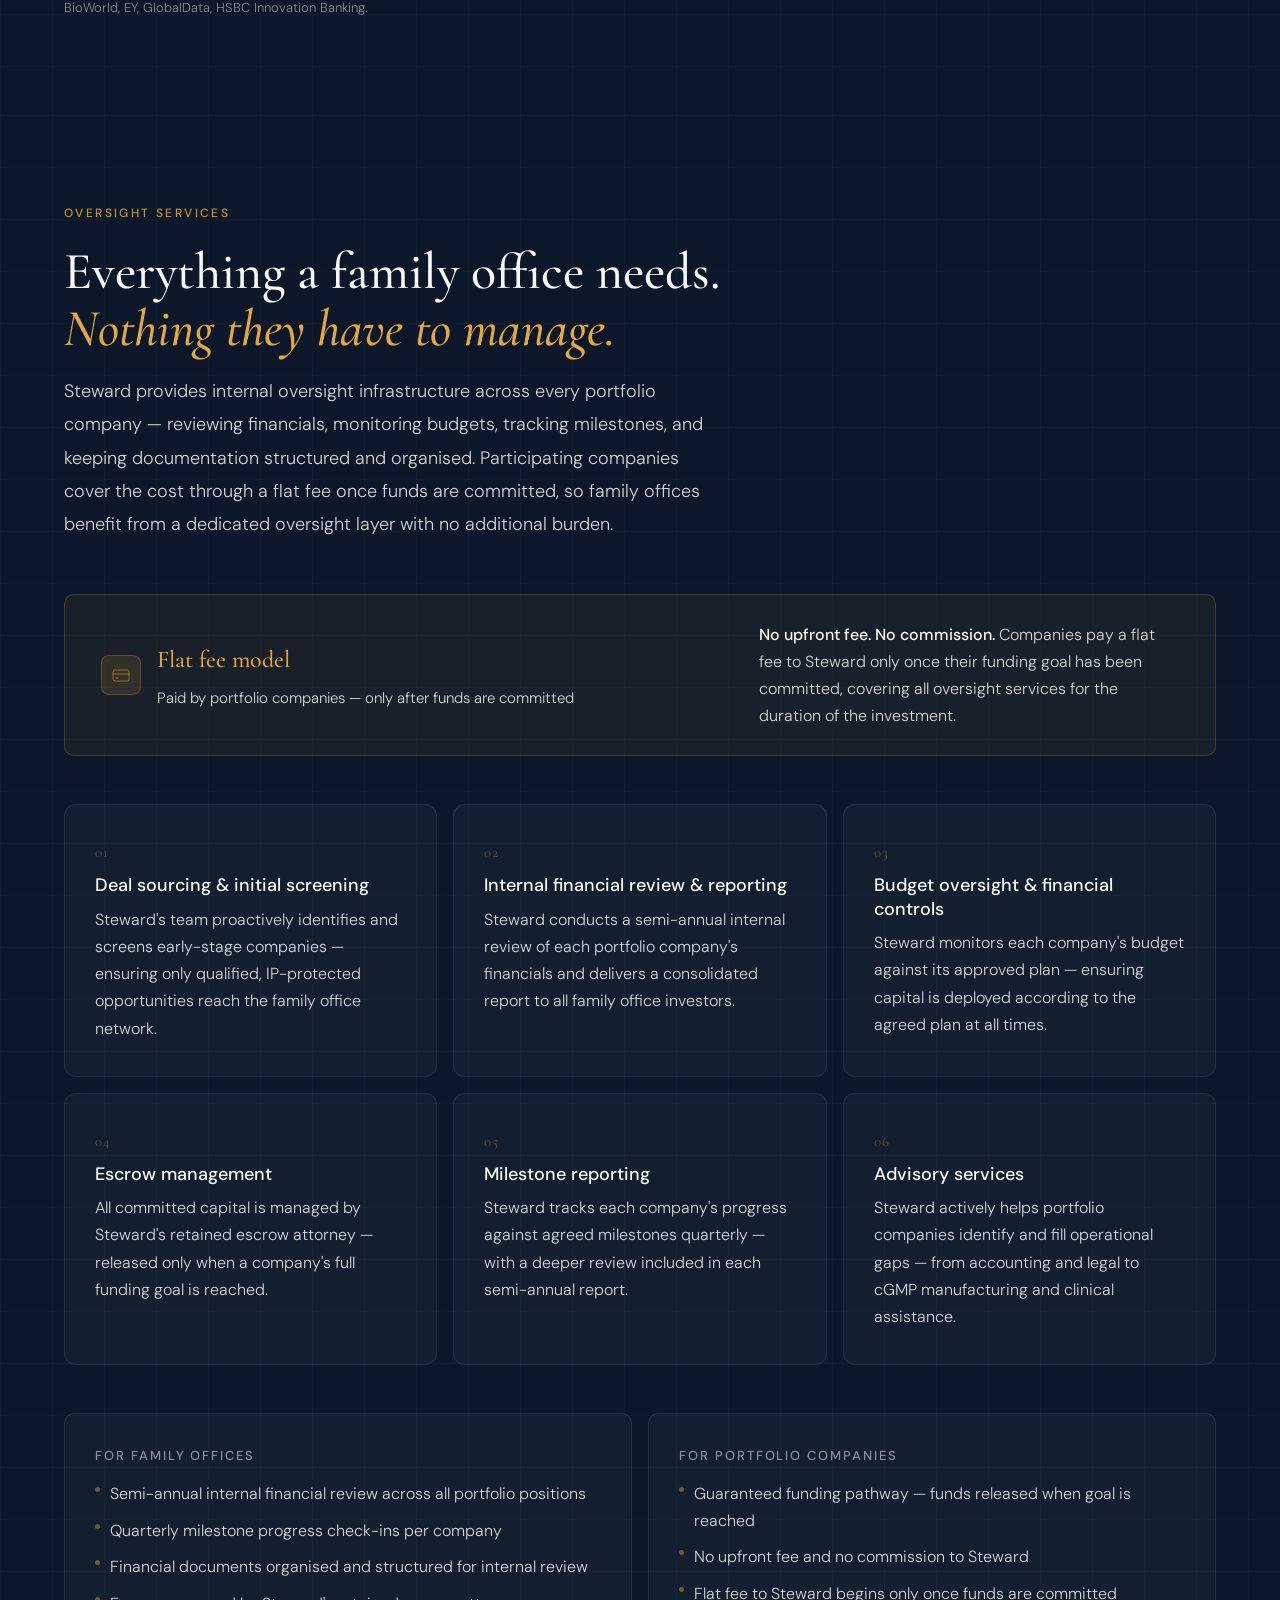
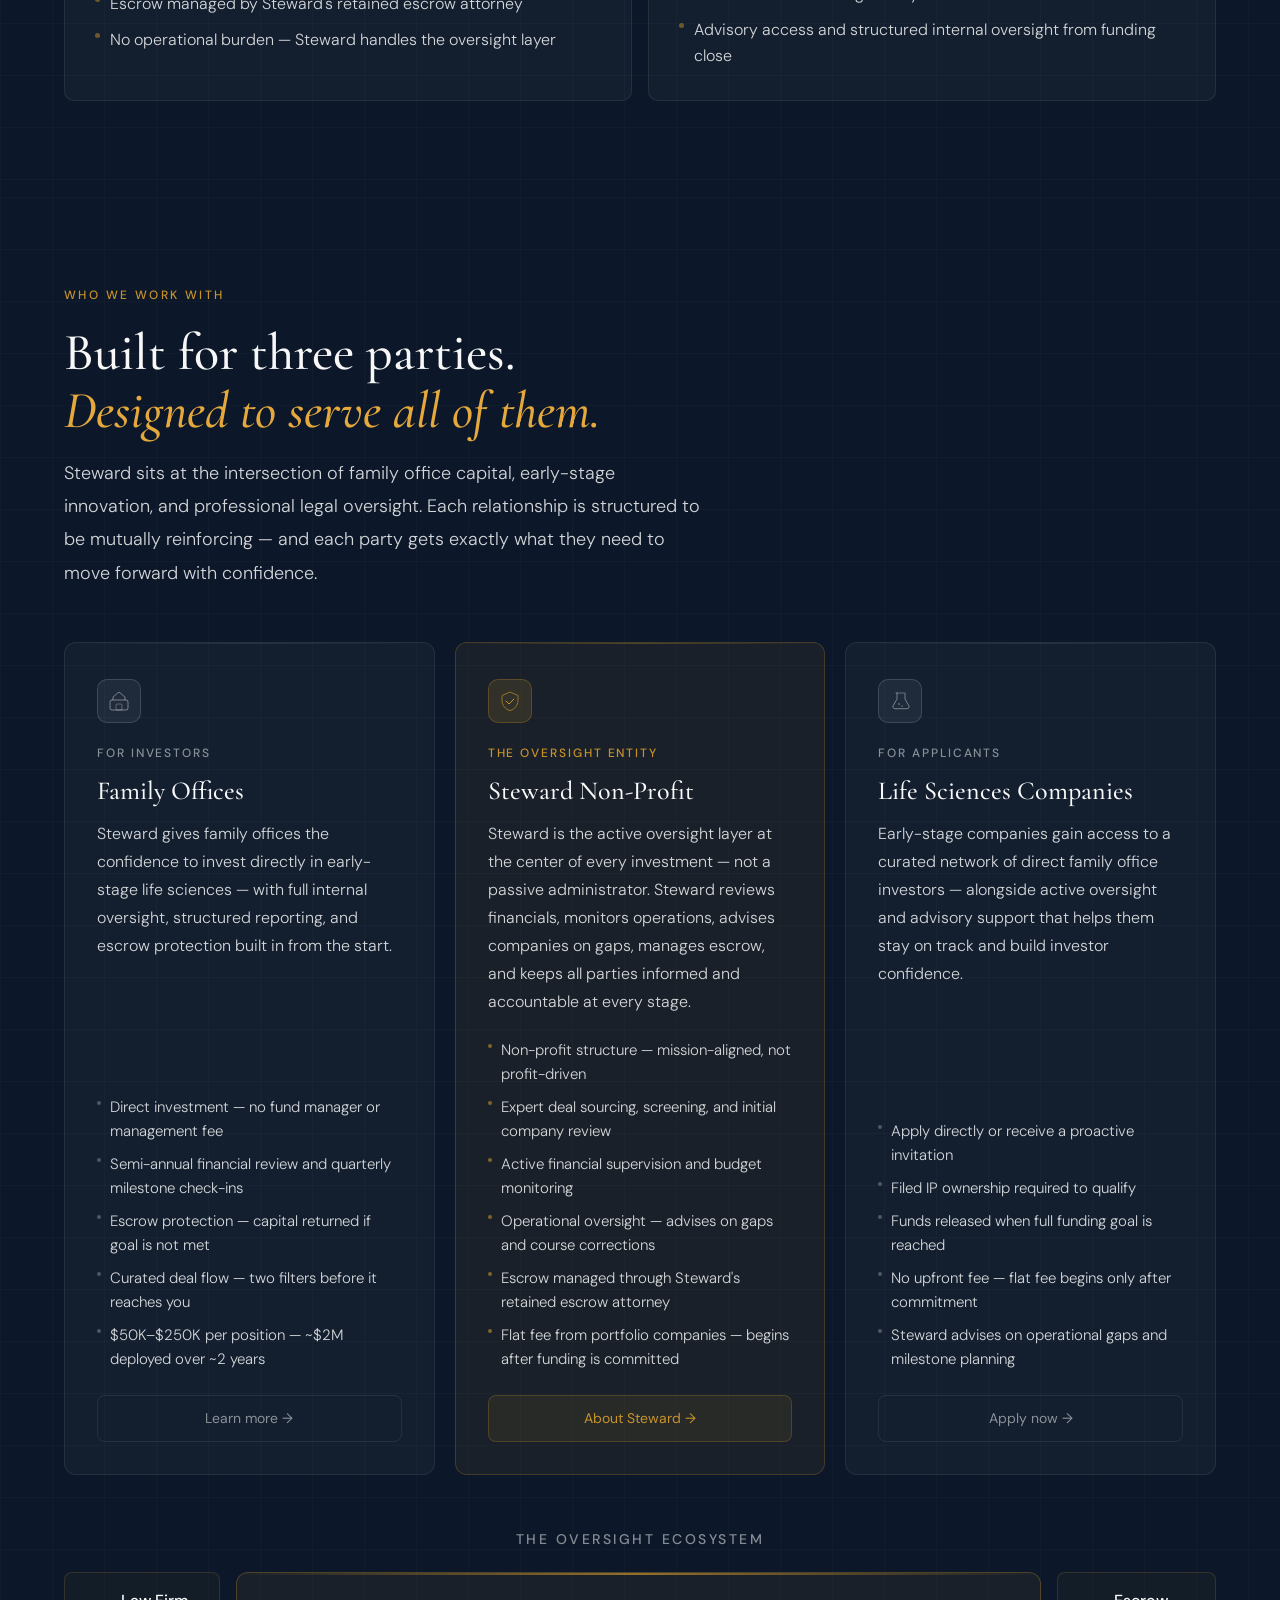
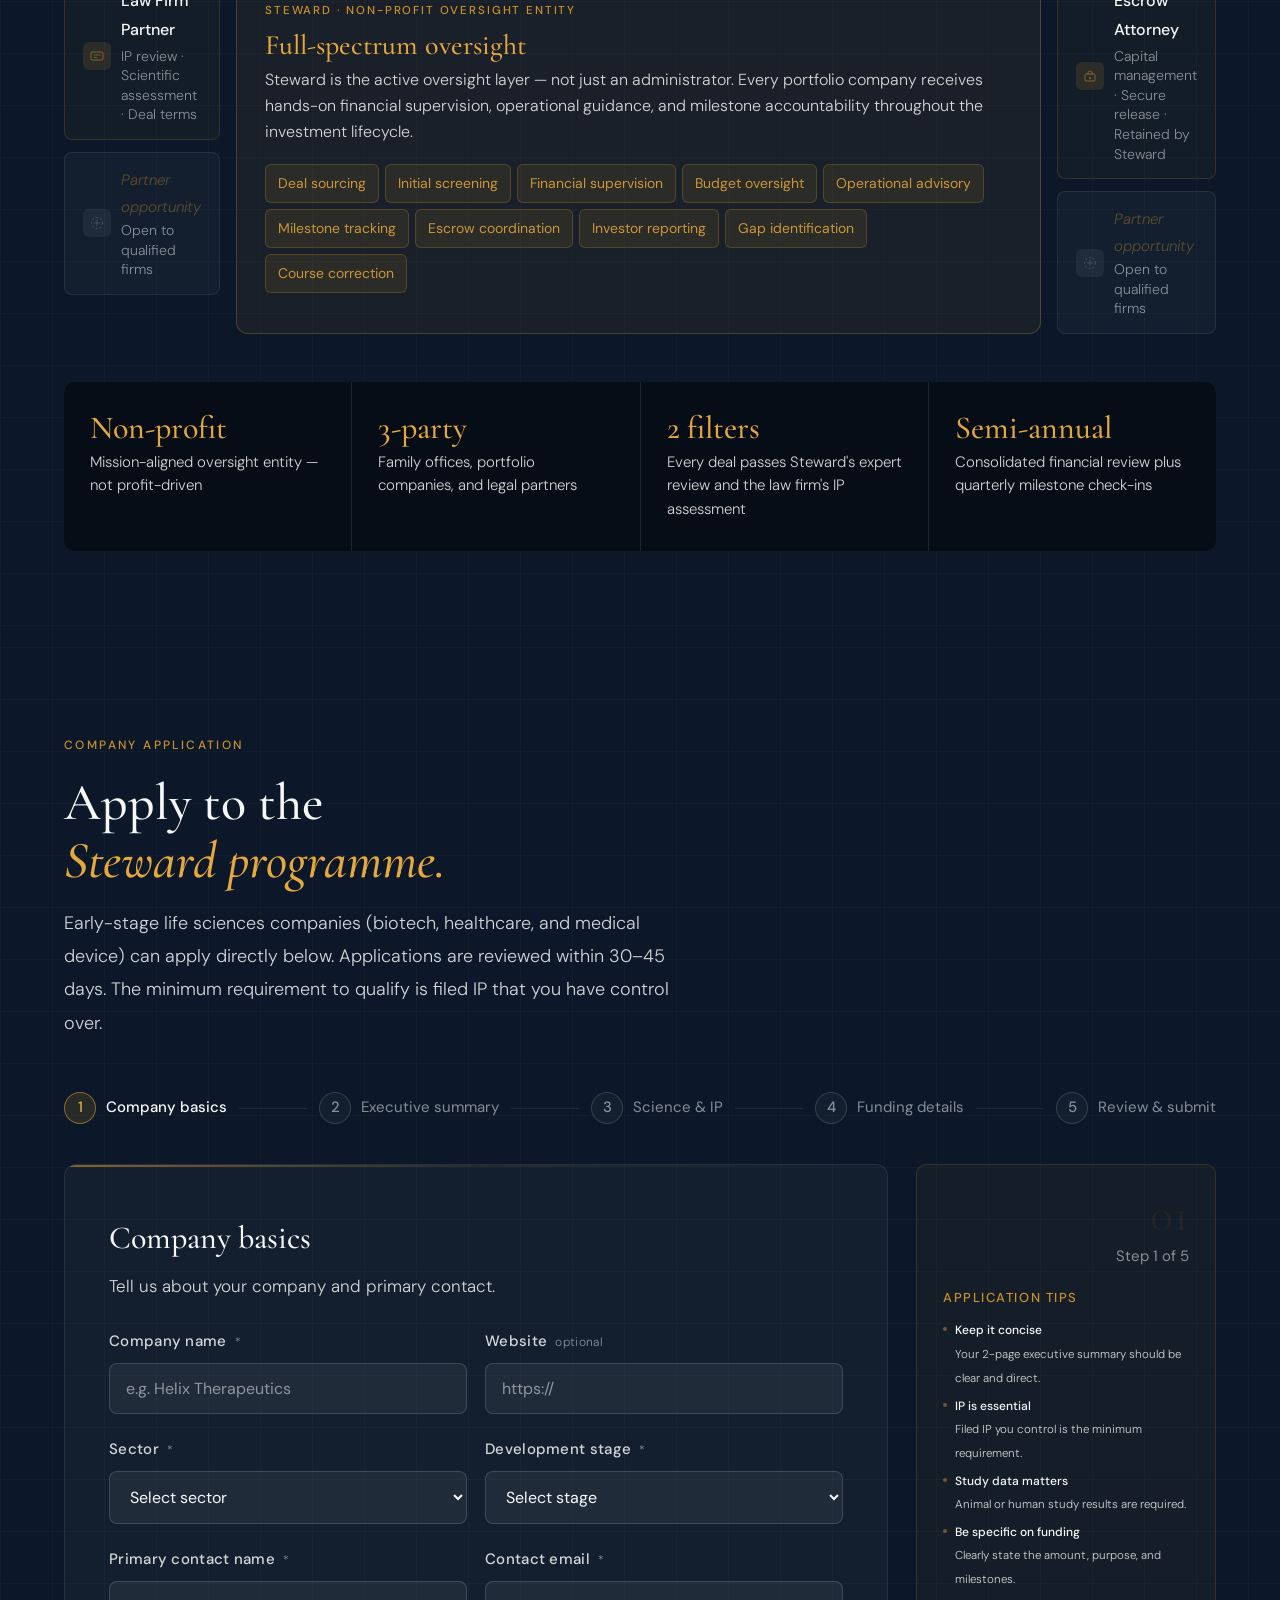
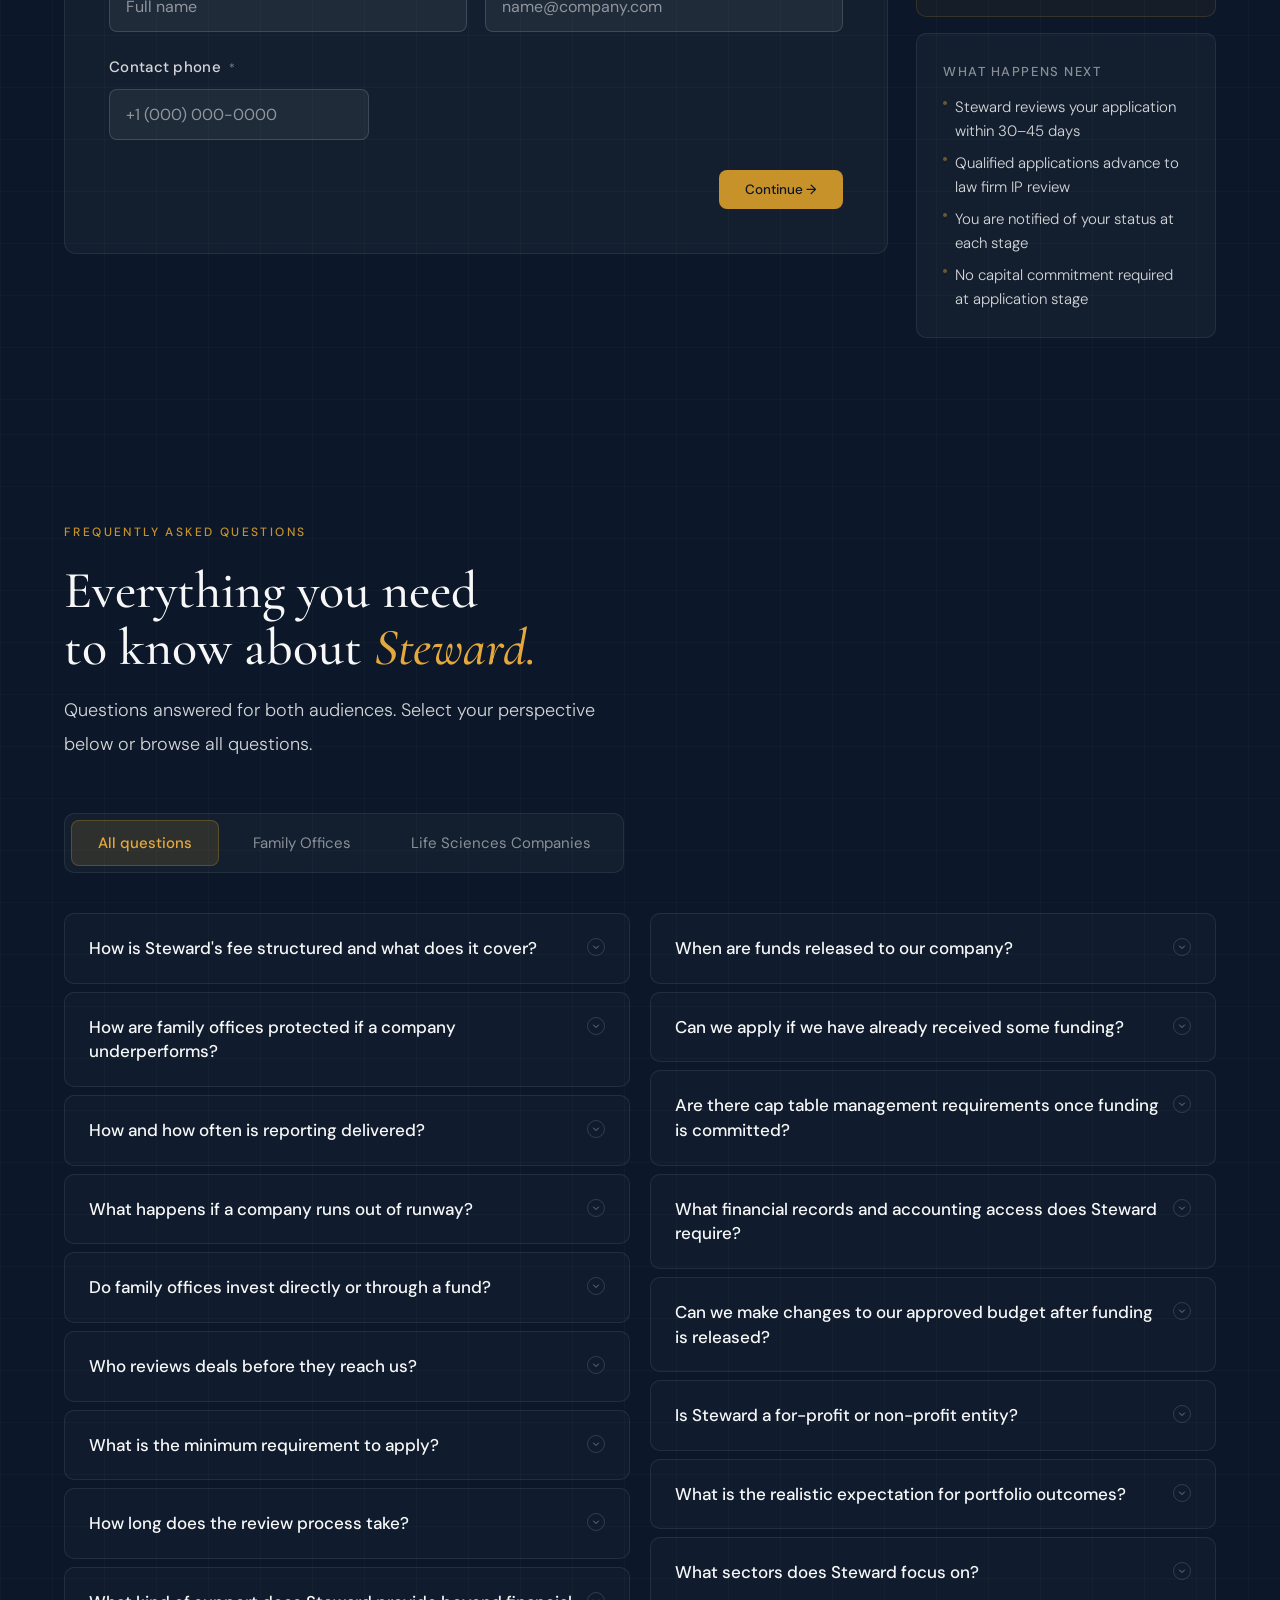
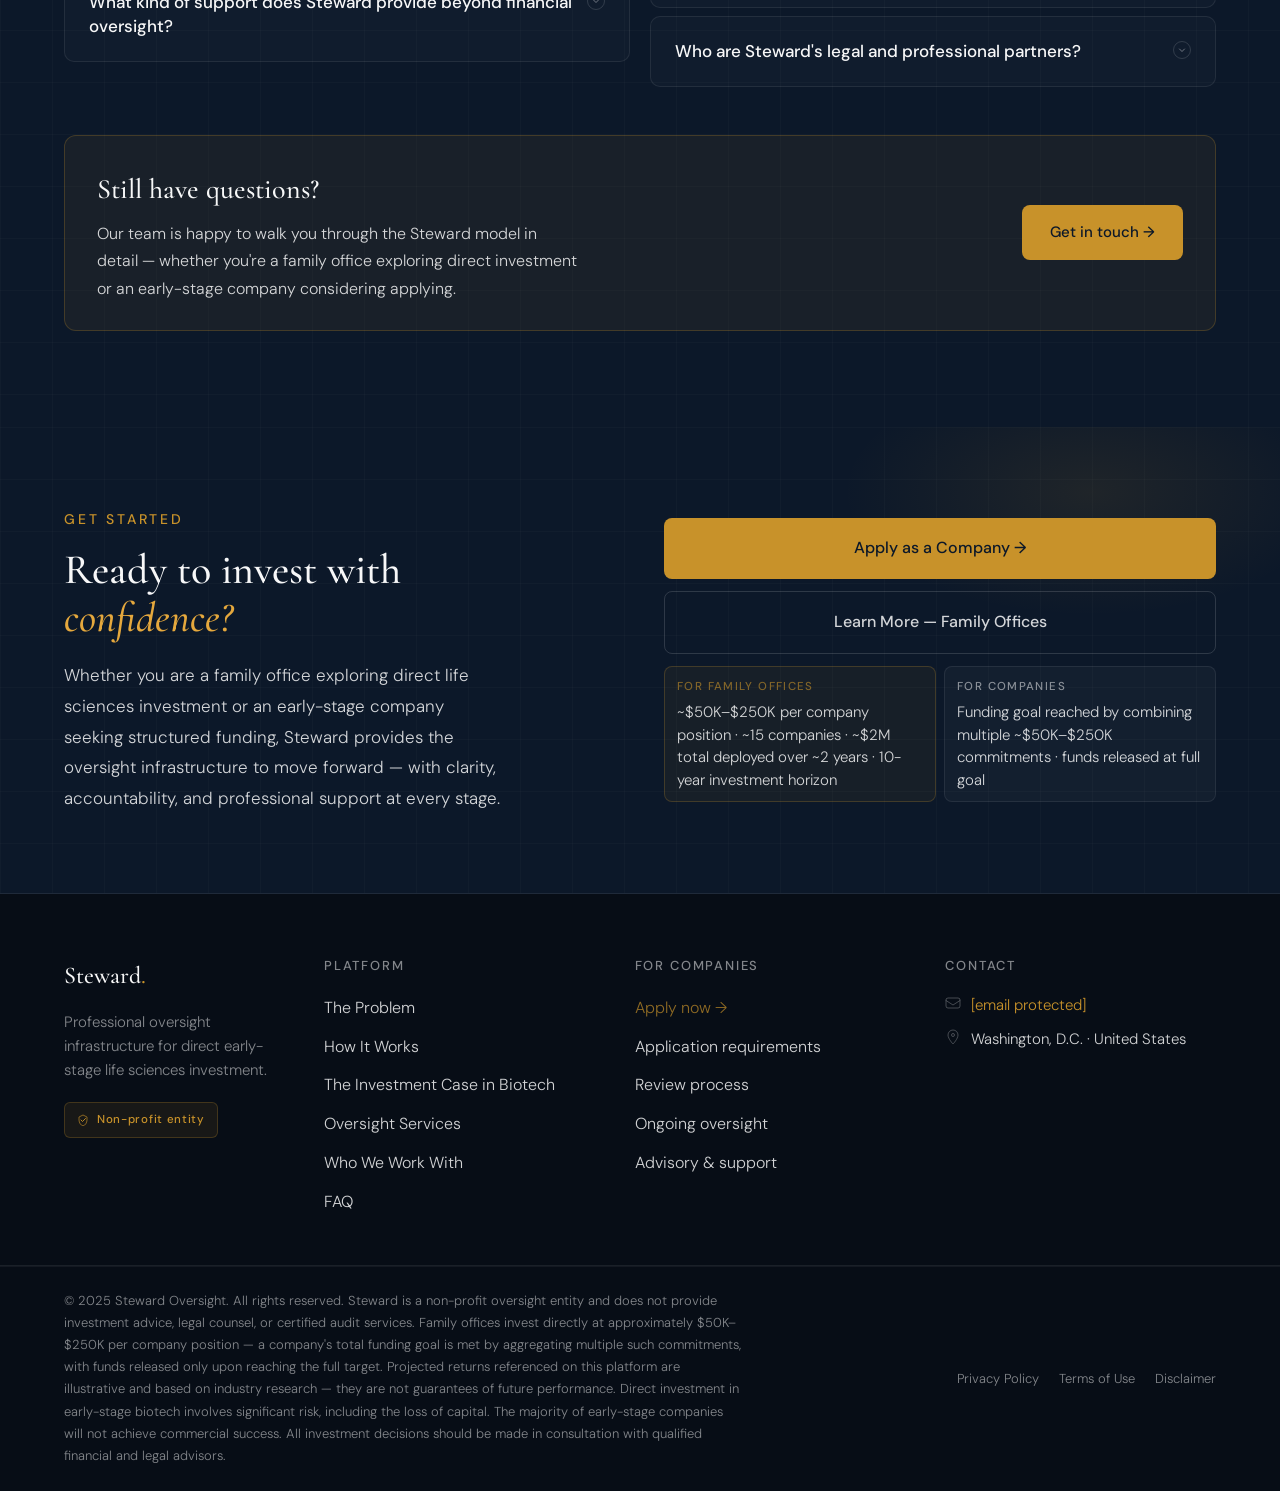
==== commit 556a6e8f: "Add files via upload" ====
--- a/index.html
+++ b/index.html
@@ -4,7 +4,7 @@
 <head>
   <meta charset="UTF-8">
   <meta name="viewport" content="width=device-width, initial-scale=1.0, maximum-scale=1.0">
-  <meta name="description" content="Steward — Professional oversight for direct early-stage life sciences investment. A non-profit entity providing family offices the confidence to invest directly in biotech, healthcare, and medical device companies.">
+  <meta name="description" content="Steward — Professional oversight for direct early-stage life sciences investment. A non-profit entity providing family offices the confidence to invest directly in life sciences (biotech, healthcare, and medical device) companies.">
   <meta property="og:title" content="Steward — Life Sciences Investment Oversight">
   <meta property="og:description" content="Professional oversight entity for direct early-stage life sciences investment.">
   <title>Steward — Professional Oversight for Life Sciences Investment</title>
@@ -325,17 +325,9 @@
       color: #c9893a;
       letter-spacing: -1px;
     ">25–39<span style="font-size:26px; letter-spacing:0;">%</span></div>
-    <div style="
-      font-family: 'DM Sans', sans-serif;
-      font-size: 9px;
-      font-weight: 400;
-      color: rgba(201,137,58,0.45);
-      letter-spacing: 0.14em;
-      text-transform: uppercase;
-      margin-top: 2px;
-    ">for example</div>
-
-    <!-- Label -->
+    <div style="font-family:'DM Sans',sans-serif;font-size:9px;font-weight:400;color:rgba(201,137,58,0.45);letter-spacing:0.14em;text-transform:uppercase;margin-top:2px;">for example</div>
+
+    <!-- Label — directly tied to "why Steward exists" -->
     <div style="
       font-family: 'DM Sans', sans-serif;
       font-size: 12px;
@@ -846,7 +838,7 @@
         <div class="contact-title">Still have questions?</div>
         <div class="contact-body">Our team is happy to walk you through the Steward model in detail — whether you're a family office exploring direct investment or an early-stage company considering applying.</div>
       </div>
-      <a class="btn btn-primary" href="/cdn-cgi/l/email-protection#1e777078715e6d6a7b697f6c7a71687b6c6d7779766a30716c79">Get in touch →</a>
+      <a class="btn btn-primary" href="/cdn-cgi/l/email-protection#b6dfd8d0d9f6c5c2d3c1d7c4d2d9c0d3c4c5dfd1dec298d9c4d1">Get in touch →</a>
     </div>
   </div>
 </section>
@@ -915,7 +907,7 @@
       <div class="footer-col-title">Contact</div>
       <div class="contact-item">
         <svg class="contact-icon" viewBox="0 0 16 16" fill="none"><rect x="1" y="3" width="14" height="10" rx="2" stroke="rgba(255,255,255,0.7)" stroke-width="0.8"/><path d="M1 5.5l7 4.5 7-4.5" stroke="rgba(255,255,255,0.7)" stroke-width="0.8" stroke-linecap="round"/></svg>
-        <div class="contact-text"><a href="/cdn-cgi/l/email-protection#b9d0d7dfd6f9cacddcced8cbddd6cfdccbcad0ded1cd97d6cbde"><span class="__cf_email__" data-cfemail="ee87808881ae9d9a8b998f9c8a81988b9c9d8789869ac0819c89">[email&#160;protected]</span></a></div>
+        <div class="contact-text"><a href="/cdn-cgi/l/email-protection#ed84838b82ad9e99889a8c9f89829b889f9e848a8599c3829f8a"><span class="__cf_email__" data-cfemail="1e777078715e6d6a7b697f6c7a71687b6c6d7779766a30716c79">[email&#160;protected]</span></a></div>
       </div>
       <div class="contact-item">
         <svg class="contact-icon" viewBox="0 0 16 16" fill="none"><path d="M8 1C5.2 1 3 3.2 3 6c0 3.8 5 9 5 9s5-5.2 5-9c0-2.8-2.2-5-5-5z" stroke="rgba(255,255,255,0.7)" stroke-width="0.8"/><circle cx="8" cy="6" r="1.5" stroke="rgba(255,255,255,0.7)" stroke-width="0.8"/></svg>
@@ -954,20 +946,7 @@
   (function() {
     const container = document.getElementById('diversDots');
     if (!container) return;
-    const dots = Array(15).fill(0).map((_, i) => {
-      const cls = i >= 13 ? 'success' : '';
-      return `<div class="dot-many ${cls}"></div>`;
-    });
-    container.innerHTML = dots.join('');
-  })();
-</script>
-
-<!--
-
-<!--
-  STEWARD — Logo Badge (v16)
-  Delete all previous versions, paste once before </body>
-  Hard refresh: Ctrl+Shift+R / Cmd+Shift+R
+    const dots = Array(15).filrl+Shift+R / Cmd+Shift+R
 -->
 
 <style>
@@ -1124,4 +1103,19 @@
 
   ['problem','workflow','investment','services','partners','application','faq']
     .forEach(function(id) {
-      var el = document.getEleme+      var el = document.getElementById(id);
+      if (el) injectSection(el);
+    });
+
+  document.querySelectorAll('section').forEach(function(sec) {
+    if (!sec.querySelector('.steward-inner-row') &&
+        !sec.querySelector('.steward-hero-badge-wrap')) {
+      injectSection(sec);
+    }
+  });
+
+})();
+</script>
+<!--
+</body>
+</html>
